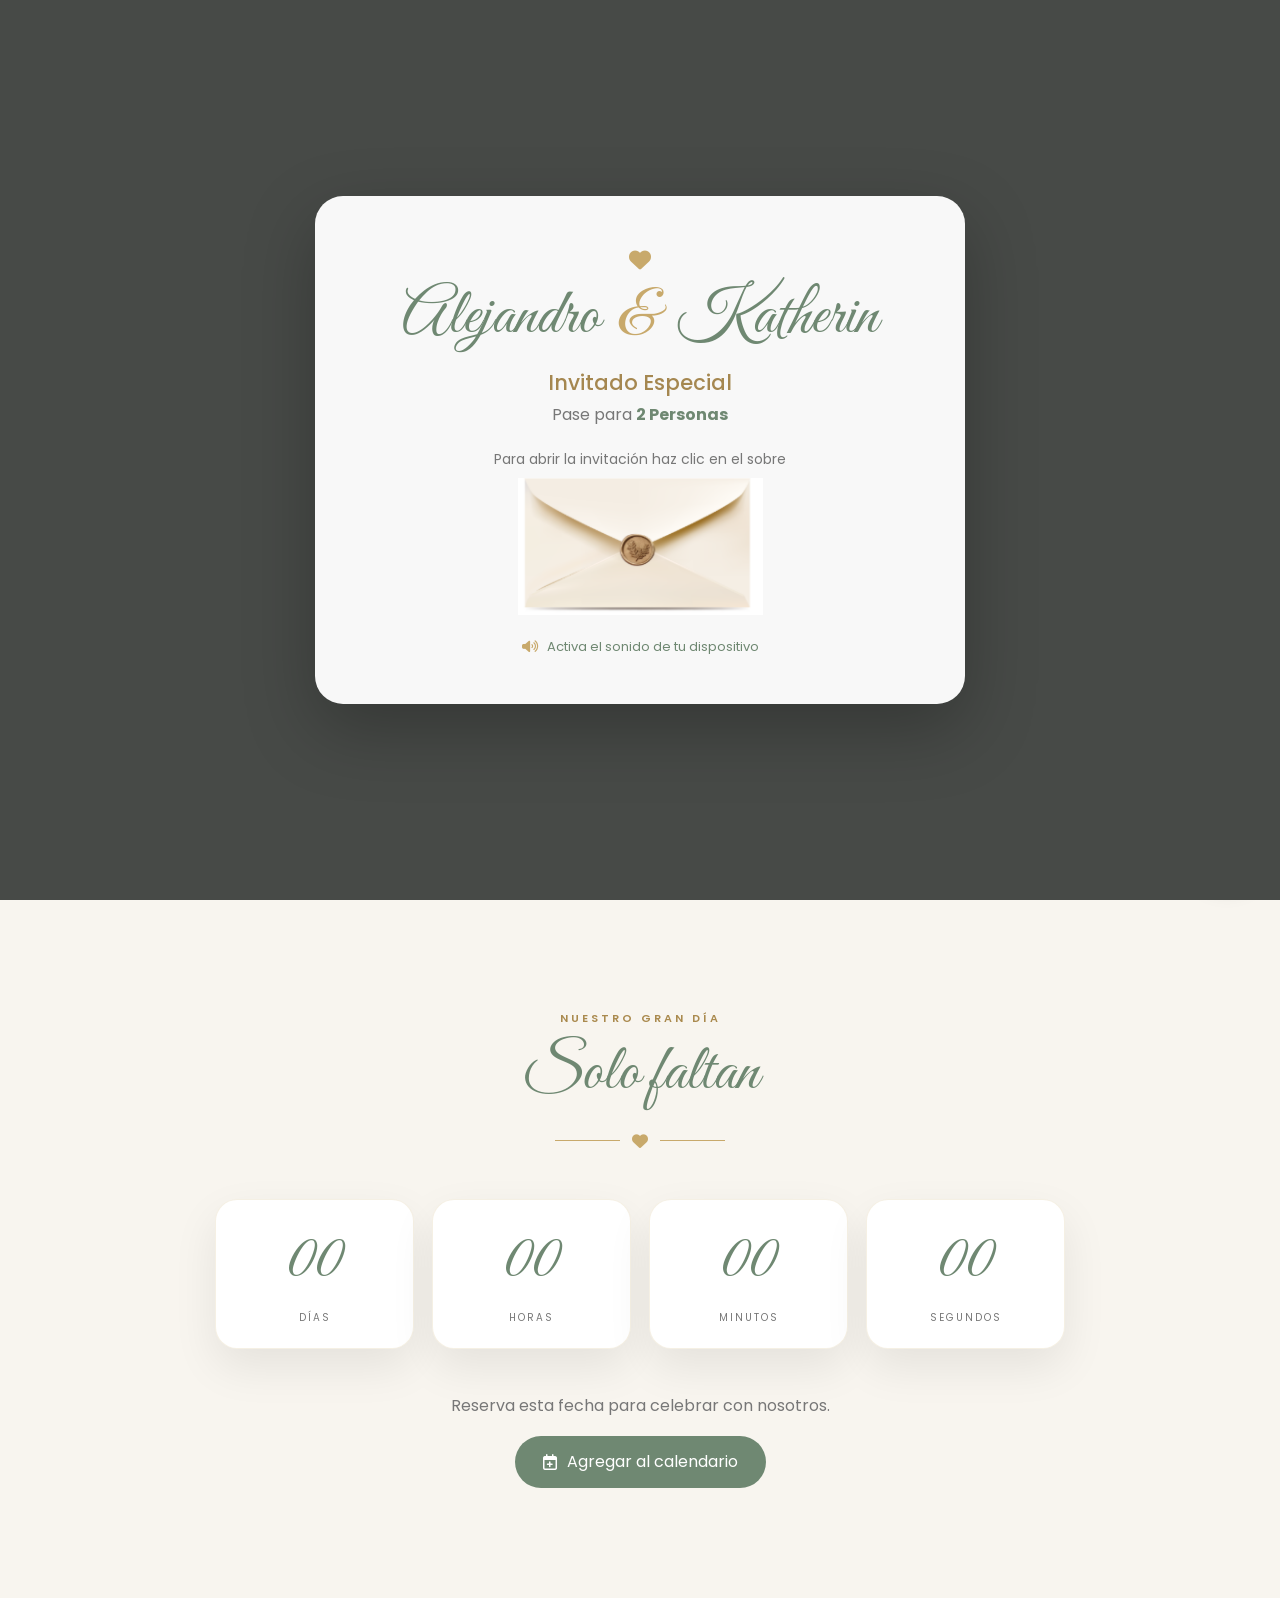
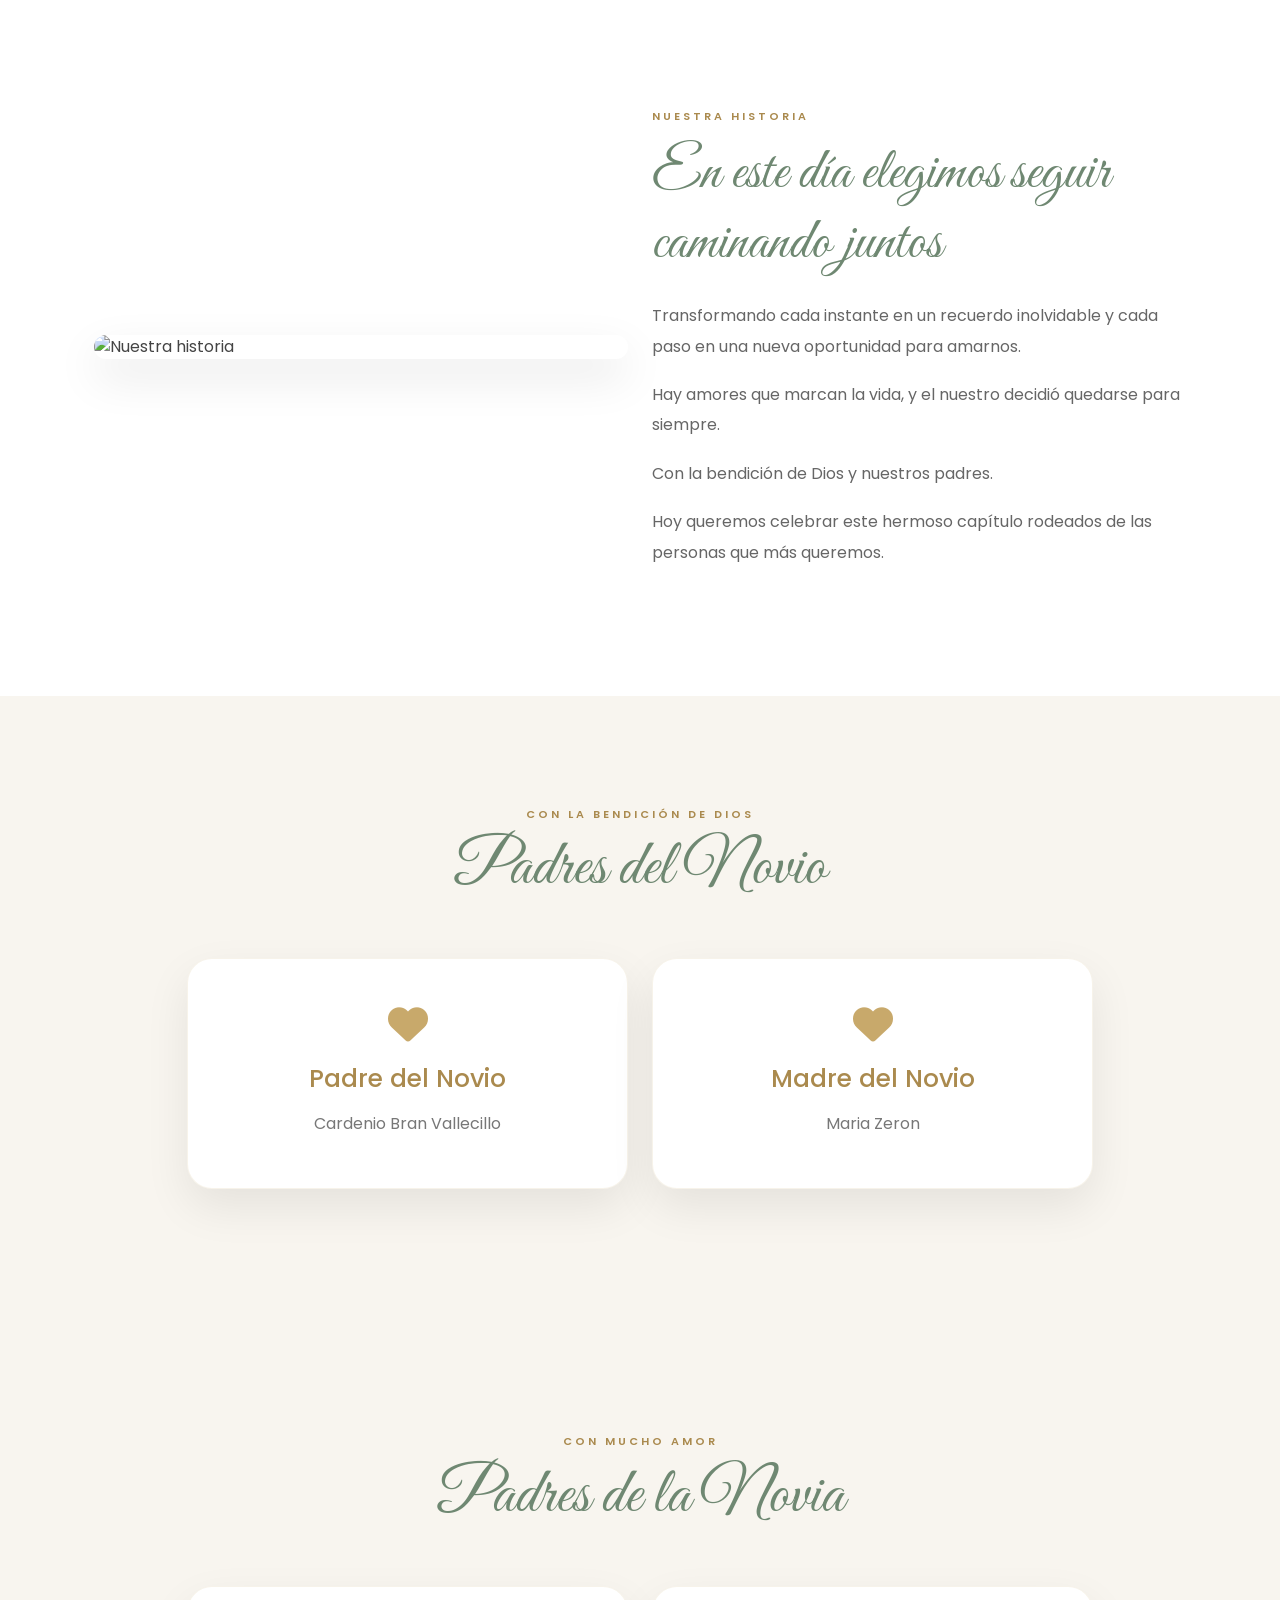
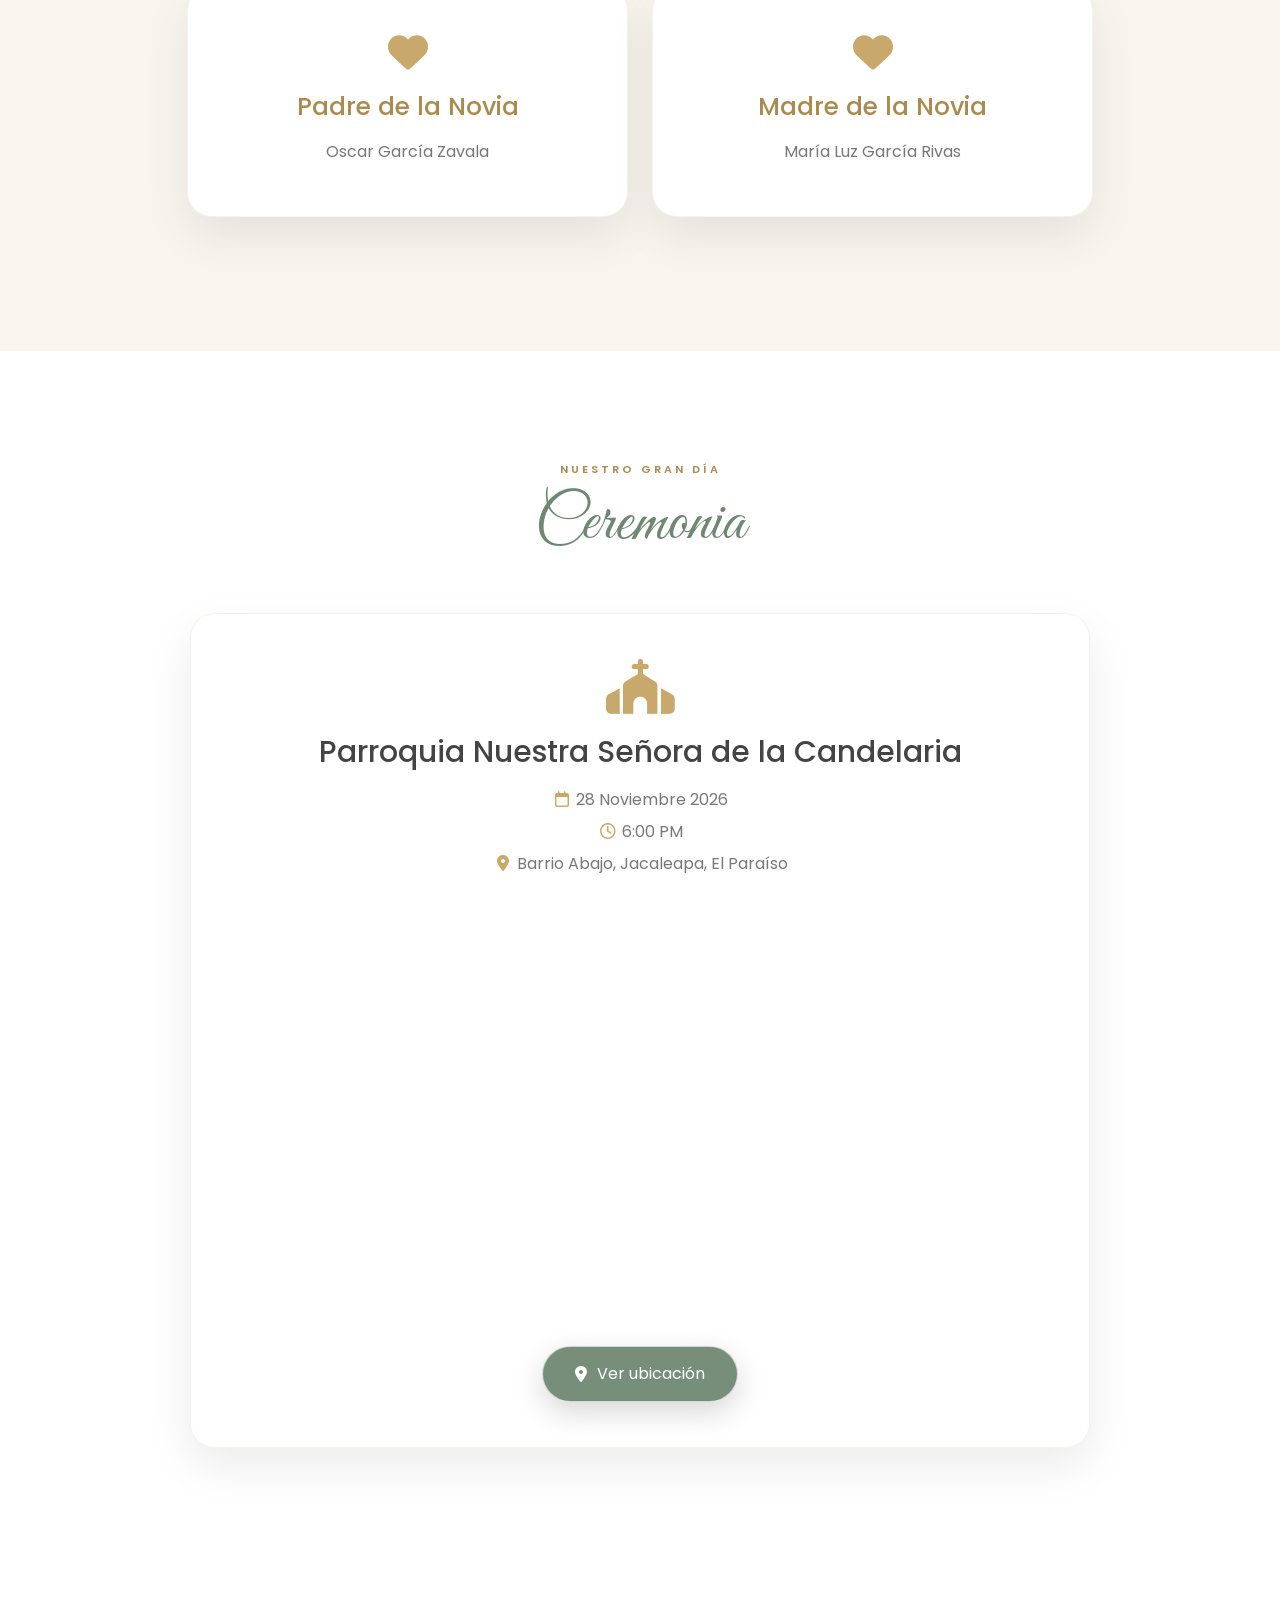
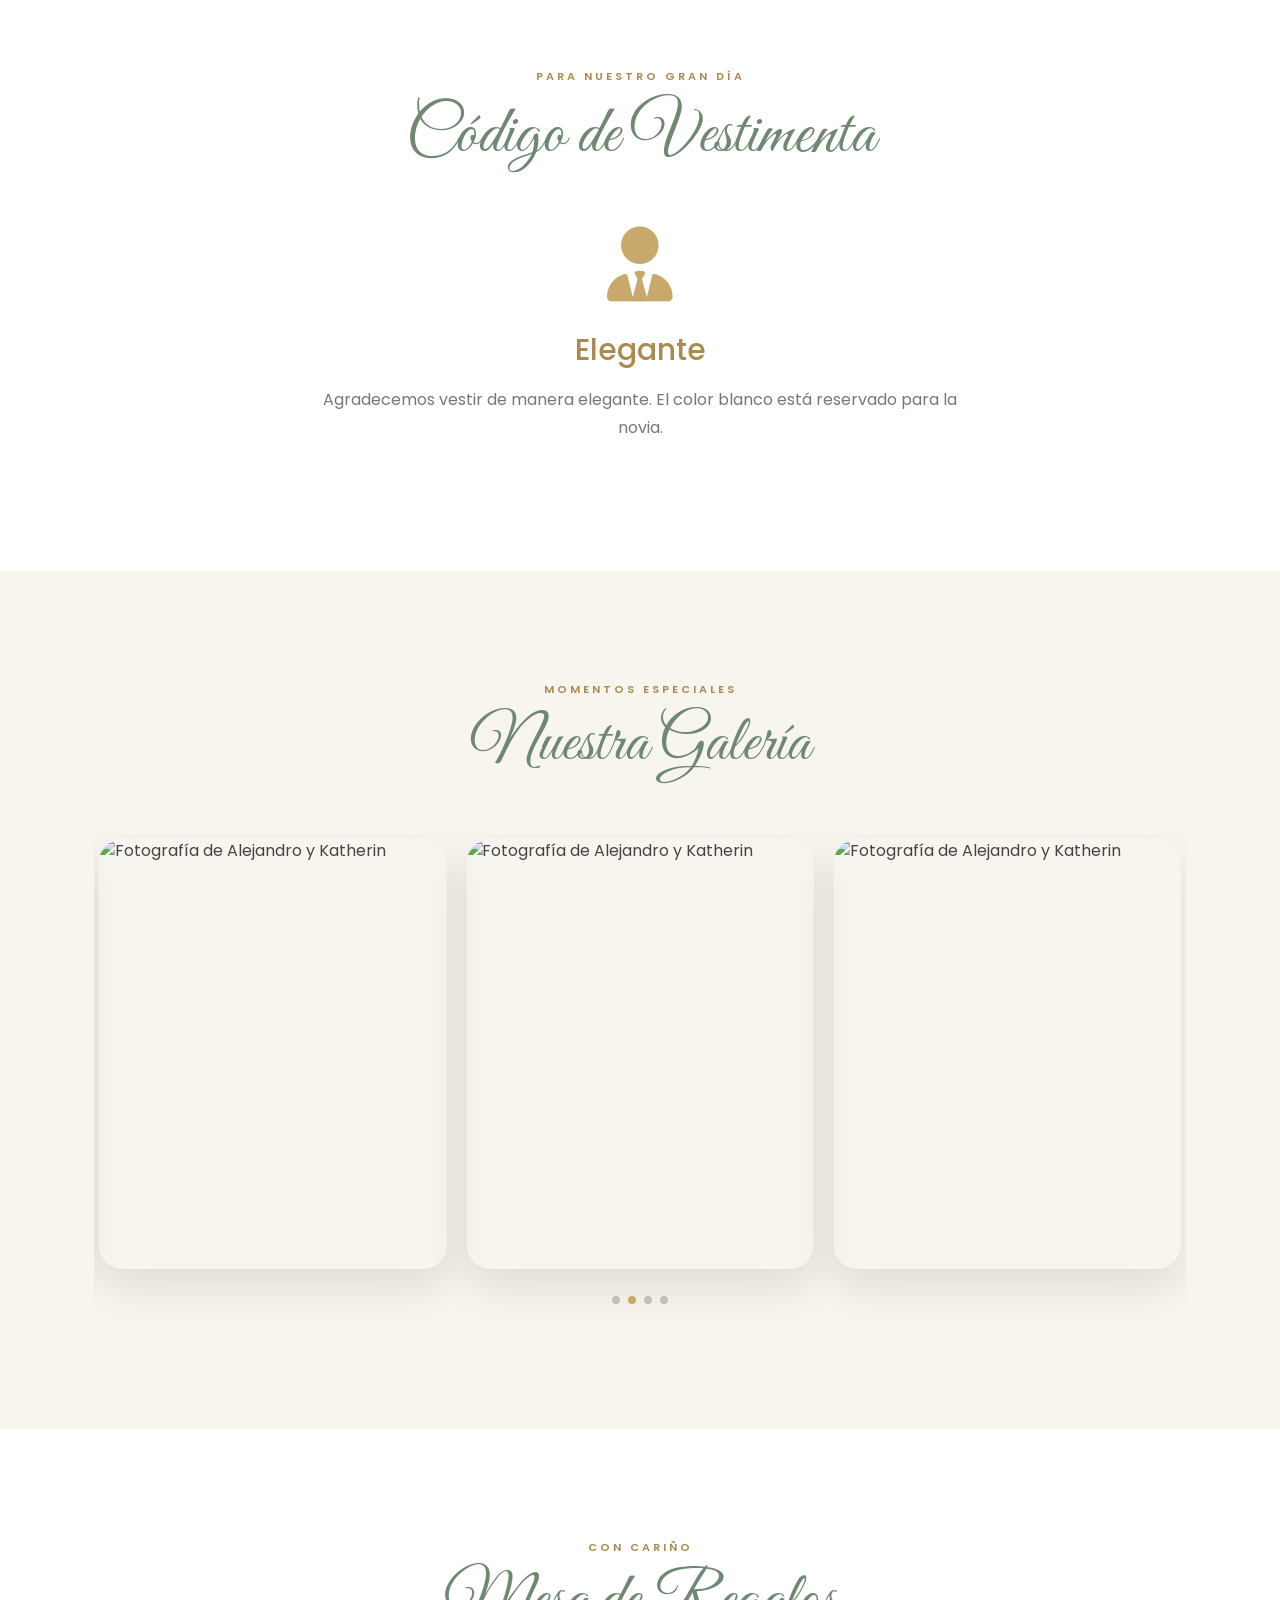
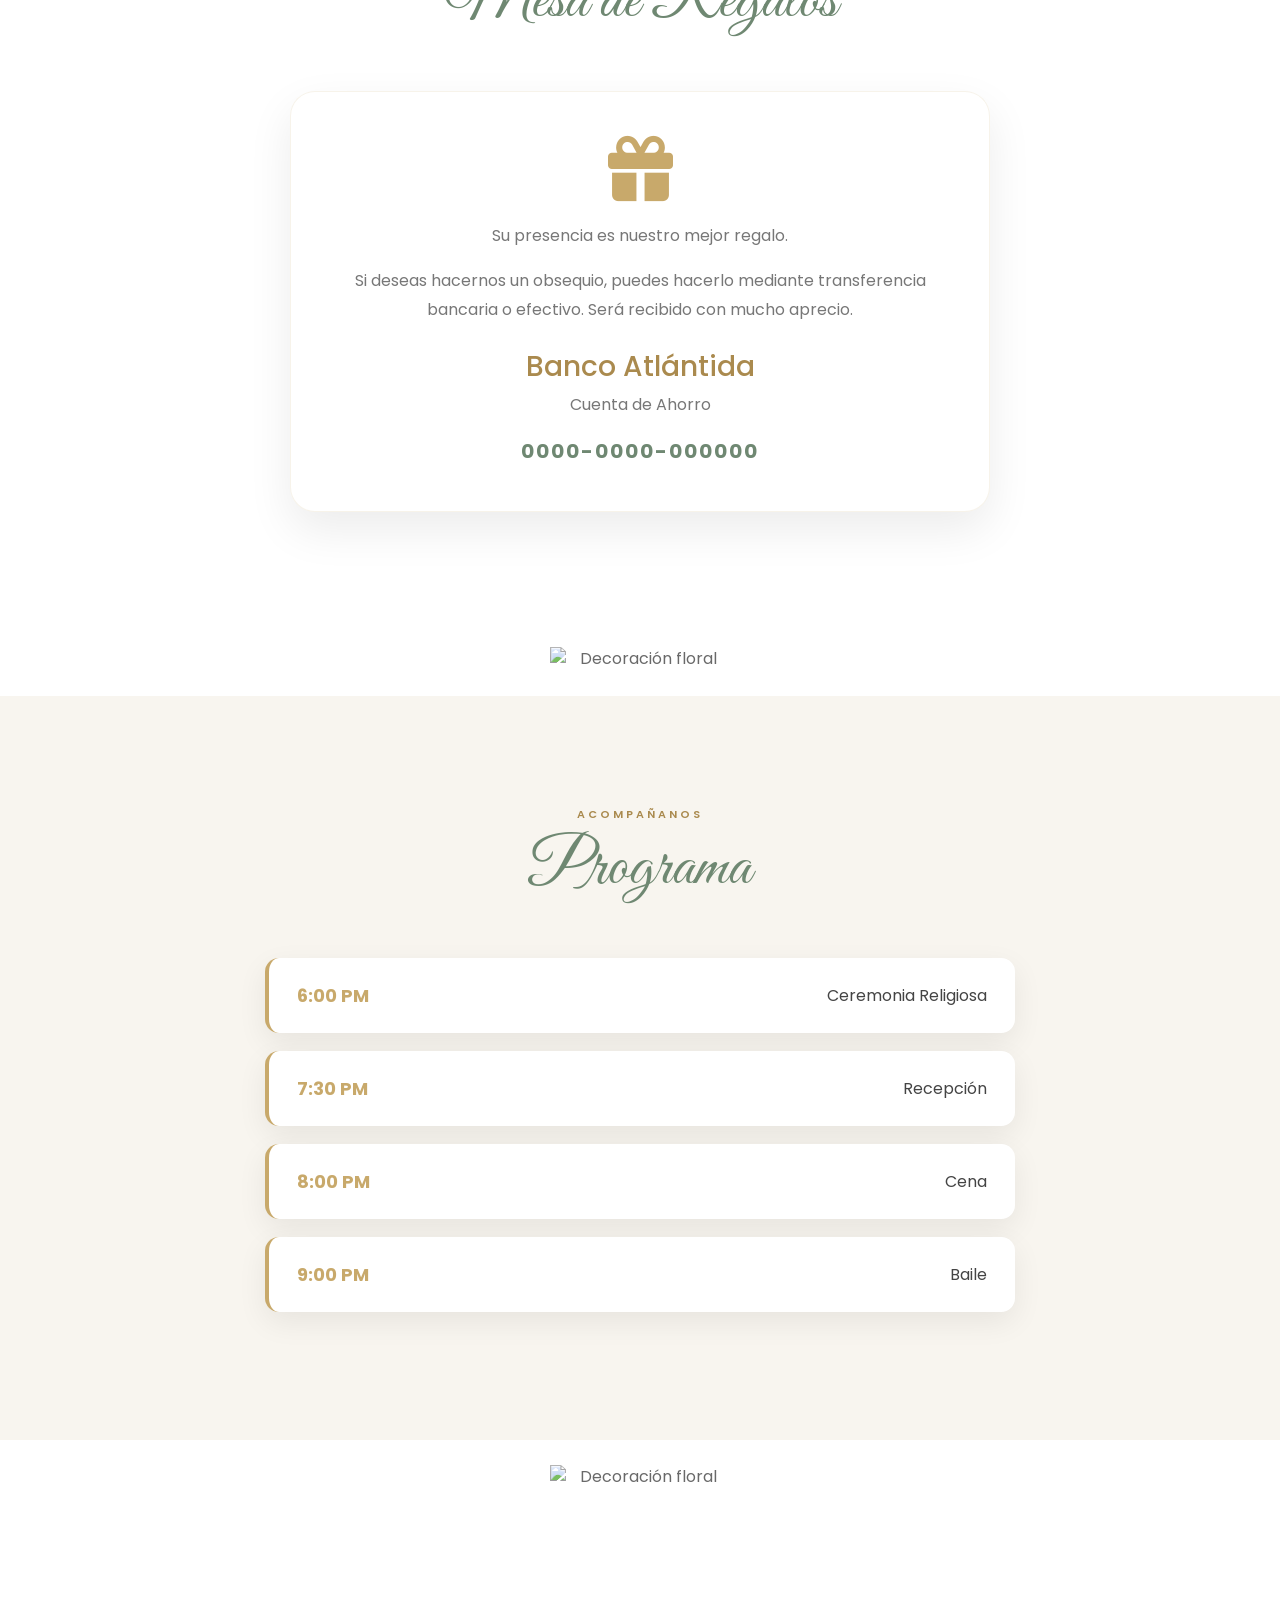
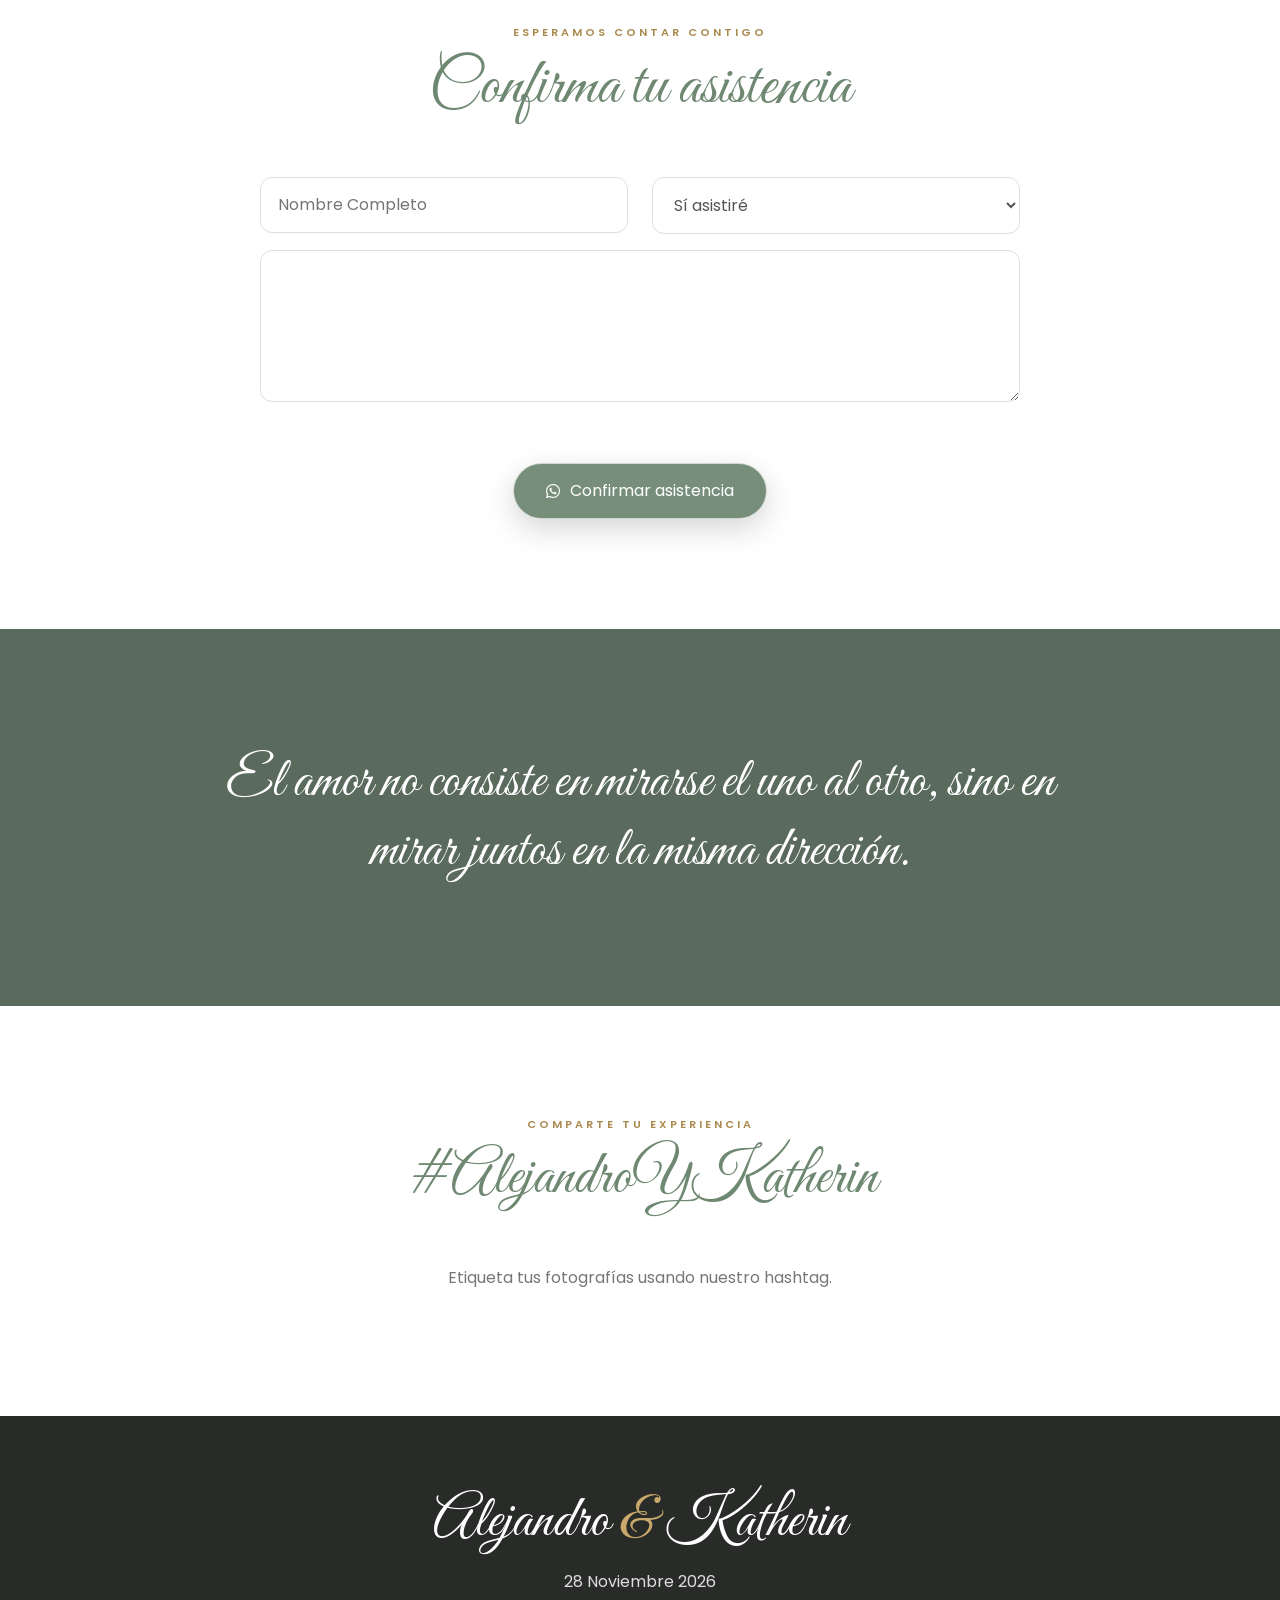
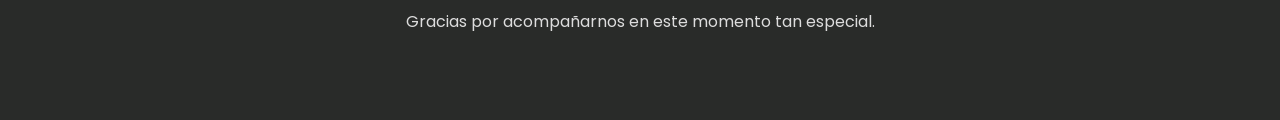
==== index.html @ f2a3bb6c "NUEVOS CAMBIOS" ====
<!DOCTYPE html>
<html lang="es">

<head>

    <!-- =========================================
         CONFIGURACIÓN
    ========================================== -->

    <meta charset="UTF-8">

    <meta
        name="viewport"
        content="width=device-width, initial-scale=1.0">

    <title>
        Alejandro & Katherin | Nuestra Boda
    </title>

    <meta
        name="description"
        content="Invitación Digital de Alejandro & Katherin">

    <meta
        name="theme-color"
        content="#6f8872">


    <!-- =========================================
         BOOTSTRAP
    ========================================== -->

    <link
        href="https://cdn.jsdelivr.net/npm/bootstrap@5.3.8/dist/css/bootstrap.min.css"
        rel="stylesheet">


    <!-- =========================================
         FONT AWESOME
    ========================================== -->

    <link
        rel="stylesheet"
        href="https://cdnjs.cloudflare.com/ajax/libs/font-awesome/6.7.2/css/all.min.css">


    <!-- =========================================
         AOS
    ========================================== -->

    <link
        href="https://unpkg.com/aos@2.3.4/dist/aos.css"
        rel="stylesheet">


    <!-- =========================================
         SWIPER
    ========================================== -->

    <link
        rel="stylesheet"
        href="https://cdn.jsdelivr.net/npm/swiper@11/swiper-bundle.min.css">


    <!-- =========================================
         GOOGLE FONTS
    ========================================== -->

    <link
        rel="preconnect"
        href="https://fonts.googleapis.com">

    <link
        rel="preconnect"
        href="https://fonts.gstatic.com"
        crossorigin>

    <link
        href="https://fonts.googleapis.com/css2?family=Great+Vibes&family=Poppins:wght@300;400;500;600;700&display=swap"
        rel="stylesheet">


    <!-- =========================================
         CSS PRINCIPAL
    ========================================== -->

    <link
        rel="stylesheet"
        href="style.css">


    <!-- =========================================
         CSS ADICIONALES
    ========================================== -->

    <link
        rel="stylesheet"
        href="css/variables.css">

    <link
        rel="stylesheet"
        href="css/animations.css">

    <link
        rel="stylesheet"
        href="css/responsive.css">

</head>


<body>


    <!-- =========================================
         LOADER
    ========================================== -->

    <div id="loader">

        <div class="loader-content">

            <div class="loader-logo">

                A
                <span>♥</span>
                K

            </div>

            <h2>
                Alejandro & Katherin
            </h2>

            <div class="loader-bar">

                <div class="loader-progress"></div>

            </div>

        </div>

    </div>

<!-- =================================================
     MÚSICA DE LA INVITACIÓN
================================================= -->
<!-- =================================================
     MÚSICA
================================================= -->

<audio id="musica" loop preload="auto">
    <source src="assets/audio/PactoDios.mp3" type="audio/mpeg">
</audio>

<button
    id="musicButton"
    type="button"
    aria-label="Reproducir música">

    <i class="fa-solid fa-music"></i>

</button>
    <!-- =========================================
         PANTALLA DE BIENVENIDA
    ========================================== -->

    <section id="welcome">

        <div class="blur"></div>


        <div class="cardWelcome">


            <div class="welcome-flower">

                <i class="fa-solid fa-heart"></i>

            </div>


            <!-- NOMBRES -->

            <h1 class="tituloNovios">

                Alejandro

                <span>&</span>

                Katherin

            </h1>


            <!-- INVITADO -->

            <h3 id="nombreInvitado">

                Invitado Especial

            </h3>


            <!-- CANTIDAD -->

            <p class="pases">

                Pase para

                <strong id="cantidadInvitados">

                    2 Personas

                </strong>

            </p>


            <!-- TEXTO -->

            <p class="textoSobre">

                Para abrir la invitación
                haz clic en el sobre

            </p>


            <!-- SOBRE -->

            <div class="sobre-container">

                <img
                    src="assets/img/sobre.png"
                    id="sobre"
                    alt="Sobre de invitación">

            </div>


            <!-- SONIDO -->

            <div class="sonido">

                <i class="fa-solid fa-volume-high"></i>

                Activa el sonido de tu dispositivo

            </div>


        </div>

    </section>


    <!-- =========================================
         PORTADA PRINCIPAL
    ========================================== -->

    <section
        class="hero"
        id="hero">


        <!-- FOTO DE PORTADA -->

        <img
            src="assets/img/portada.jpg"
            class="hero-image"
            alt="Alejandro y Katherin">


        <!-- OSCURECIMIENTO -->

        <div class="hero-overlay"></div>


        <!-- DECORACIÓN SUPERIOR -->

        <img
            src="assets/img/flor-superior.png"
            class="flor-superior"
            alt="">


        <!-- DECORACIÓN INFERIOR -->

        <img
            src="assets/img/flor-inferior.png"
            class="flor-inferior"
            alt="">


        <!-- CONTENIDO -->

        <div
            class="hero-content"
            data-aos="zoom-in">


            <!-- MONOGRAMA -->

            <div class="monograma">

                <span>A</span>

                <i class="fa-solid fa-heart"></i>

                <span>K</span>

            </div>


            <!-- SUBTÍTULO -->

            <p class="hero-subtitulo">

                NOS CASAMOS

            </p>


            <!-- NOMBRES -->

            <h1 class="hero-nombres">

                Alejandro

                <span>&</span>

                Katherin

            </h1>


            <!-- LÍNEA -->

            <div class="hero-linea"></div>


            <!-- FECHA -->

            <p class="hero-fecha">

                28 · NOVIEMBRE · 2026

            </p>


            <!-- BOTÓN -->

            <button
                id="abrir"
                class="btn-principal"
                type="button">

                <i class="fa-solid fa-heart"></i>

                Ver Invitación

            </button>


        </div>


        <!-- INDICADOR -->

        <a
            href="#contador"
            class="scroll-indicator"
            aria-label="Continuar">

            <span>
                Desliza
            </span>

            <i class="fa-solid fa-chevron-down"></i>

        </a>


    </section>


    <!-- =========================================
         CUENTA REGRESIVA
    ========================================== -->

    <section
        class="contador-section"
        id="contador">


        <div class="container">


            <div
                class="section-heading"
                data-aos="fade-up">


                <span class="section-small">

                    NUESTRO GRAN DÍA

                </span>


                <h2>

                    Solo faltan

                </h2>


                <div class="decoracion-linea">

                    <span></span>

                    <i class="fa-solid fa-heart"></i>

                    <span></span>

                </div>


            </div>


            <!-- CONTADOR -->

            <div
                class="countdown-grid"
                data-aos="zoom-in">


                <div class="countdown-box">

                    <strong id="dias">
                        00
                    </strong>

                    <span>
                        Días
                    </span>

                </div>


                <div class="countdown-box">

                    <strong id="horas">
                        00
                    </strong>

                    <span>
                        Horas
                    </span>

                </div>


                <div class="countdown-box">

                    <strong id="minutos">
                        00
                    </strong>

                    <span>
                        Minutos
                    </span>

                </div>


                <div class="countdown-box">

                    <strong id="segundos">
                        00
                    </strong>

                    <span>
                        Segundos
                    </span>

                </div>


            </div>


            <!-- CALENDARIO -->

            <div
                class="calendar-area"
                data-aos="fade-up">


                <p>

                    Reserva esta fecha
                    para celebrar con nosotros.

                </p>


                <a
                    href="#"
                    id="btnCalendario"
                    class="btn-secundario">

                    <i class="fa-regular fa-calendar-plus"></i>

                    Agregar al calendario

                </a>


            </div>


        </div>

    </section>


    <!-- =========================================
         NUESTRA HISTORIA
    ========================================== -->

    <section
        class="historia efecto-suave">


        <div class="container">


            <div class="row align-items-center">


                <!-- IMAGEN -->

                <div
                    class="col-lg-6"
                    data-aos="fade-right">


                    <img
                        src="assets/img/historia.jpg"
                        class="img-fluid historia-img"
                        alt="Nuestra historia">


                </div>


                <!-- TEXTO -->

                <div
                    class="col-lg-6"
                    data-aos="fade-left">


                    <span class="titulo-pequeno">

                        NUESTRA HISTORIA

                    </span>


                    <h2>

                        En este día elegimos
                        seguir caminando juntos

                    </h2>


                    <p>

                        Transformando cada instante
                        en un recuerdo inolvidable
                        y cada paso en una nueva
                        oportunidad para amarnos.

                    </p>


                    <p>

                        Hay amores que marcan la vida,
                        y el nuestro decidió quedarse
                        para siempre.

                    </p>


                    <p>

                        Con la bendición de Dios
                        y nuestros padres.

                    </p>


                    <p>

                        Hoy queremos celebrar este
                        hermoso capítulo rodeados
                        de las personas que más queremos.

                    </p>


                </div>


            </div>


        </div>


    </section>


    <!-- =========================================
         PADRES DEL NOVIO
         PRIMERO
    ========================================== -->

    <section
        class="padres efecto-suave">


        <div class="container">


            <div
                class="titulo-seccion"
                data-aos="fade-up">


                <span>

                    CON LA BENDICIÓN DE DIOS

                </span>


                <h2>

                    Padres del Novio

                </h2>


            </div>


            <div
                class="row justify-content-center">


                <!-- PADRE -->

                <div
                    class="col-md-6 col-lg-5 mb-4"
                    data-aos="fade-up">


                    <div class="card-padres">


                        <i class="fa-solid fa-heart"></i>


                        <h3>

                            Padre del Novio

                        </h3>


                        <p>

                            Cardenio Bran Vallecillo

                        </p>


                    </div>


                </div>


                <!-- MADRE -->

                <div
                    class="col-md-6 col-lg-5 mb-4"
                    data-aos="fade-up"
                    data-aos-delay="100">


                    <div class="card-padres">


                        <i class="fa-solid fa-heart"></i>


                        <h3>

                            Madre del Novio

                        </h3>


                        <p>

                            Maria Zeron

                        </p>


                    </div>


                </div>


            </div>


        </div>


    </section>


    <!-- =========================================
         PADRES DE LA NOVIA
         SEGUNDO
    ========================================== -->

    <section
        class="padres efecto-suave">


        <div class="container">


            <div
                class="titulo-seccion"
                data-aos="fade-up">


                <span>

                    CON MUCHO AMOR

                </span>


                <h2>

                    Padres de la Novia

                </h2>


            </div>


            <div
                class="row justify-content-center">


                <!-- PADRE -->

                <div
                    class="col-md-6 col-lg-5 mb-4"
                    data-aos="fade-up">


                    <div class="card-padres">


                        <i class="fa-solid fa-heart"></i>


                        <h3>

                            Padre de la Novia

                        </h3>


                        <p>

                            Oscar García Zavala

                        </p>


                    </div>


                </div>


                <!-- MADRE -->

                <div
                    class="col-md-6 col-lg-5 mb-4"
                    data-aos="fade-up"
                    data-aos-delay="100">


                    <div class="card-padres">


                        <i class="fa-solid fa-heart"></i>


                        <h3>

                            Madre de la Novia

                        </h3>


                        <p>

                            María Luz García Rivas

                        </p>


                    </div>


                </div>


            </div>


        </div>


    </section>


    <!-- =========================================
         CEREMONIA Y UBICACIÓN
         ÚNICA UBICACIÓN
    ========================================== -->

    <section
        class="evento efecto-suave">


        <div class="container">


            <div
                class="titulo-seccion"
                data-aos="fade-up">


                <span>

                    NUESTRO GRAN DÍA

                </span>


                <h2>

                    Ceremonia

                </h2>


            </div>


            <div
                class="card-evento"
                data-aos="zoom-in">


                <i
                    class="fa-solid fa-church icono-evento">
                </i>


                <h3>

                    Parroquia Nuestra Señora
                    de la Candelaria

                </h3>


                <p>

                    <i class="fa-regular fa-calendar"></i>

                    28 Noviembre 2026

                </p>


                <p>

                    <i class="fa-regular fa-clock"></i>

                    6:00 PM

                </p>


                <p>

                    <i class="fa-solid fa-location-dot"></i>

                    Barrio Abajo,
                    Jacaleapa,
                    El Paraíso

                </p>


                <!-- MAPA -->

                <div class="mapa-wrap">


                    <iframe
                        src="https://www.google.com/maps/embed?pb=!1m18!1m12!1m3!1d3871.0110095509262!2d-86.66696942513892!3d14.017361486402745!2m3!1f0!2f0!3f0!3m2!1i1024!2i768!4f13.1!3m3!1m2!1s0x8f6e447711835f39%3A0x7829889812057dad!2sIglesia%20Cat%C3%B3lica%20Mar%C3%ADa%20de%20la%20Candelaria!5e0!3m2!1ses-419!2shn!4v1786075343194!5m2!1ses-419!2shn"
                        width="600"
                        height="450"
                        style="border:0;"
                        allowfullscreen=""
                        loading="lazy"
                        referrerpolicy="strict-origin-when-cross-origin"
                        title="Ubicación de la ceremonia">
                    </iframe>


                </div>


                <!-- BOTÓN -->

                <a
                    href="https://maps.app.goo.gl/6kFuCN8SqSCkSEPb6"
                    target="_blank"
                    rel="noopener noreferrer"
                    class="btn-principal">


                    <i class="fa-solid fa-location-dot"></i>

                    Ver ubicación


                </a>


            </div>


        </div>


    </section>


    <!-- =========================================
         CÓDIGO DE VESTIMENTA
    ========================================== -->

    <section
        class="dresscode efecto-suave">


        <div class="container"
             data-aos="fade-up">


            <div class="titulo-seccion">


                <span>

                    PARA NUESTRO GRAN DÍA

                </span>


                <h2>

                    Código de Vestimenta

                </h2>


            </div>


            <i
                class="fa-solid fa-user-tie traje">
            </i>


            <h3>

                Elegante

            </h3>


            <p>

                Agradecemos vestir de manera
                elegante. El color blanco está
                reservado para la novia.

            </p>


        </div>


    </section>


    <!-- =========================================
         GALERÍA
    ========================================== -->

    <section
        class="galeria efecto-suave">


        <div class="container">


            <div
                class="titulo-seccion"
                data-aos="fade-up">


                <span>

                    MOMENTOS ESPECIALES

                </span>


                <h2>

                    Nuestra Galería

                </h2>


            </div>


            <div
                class="swiper mySwiper"
                data-aos="zoom-in">


                <div class="swiper-wrapper">


                    <div class="swiper-slide">

                        <img
                            src="assets/img/galeria1.jpg"
                            alt="Fotografía de Alejandro y Katherin">

                    </div>


                    <div class="swiper-slide">

                        <img
                            src="assets/img/galeria2.jpg"
                            alt="Fotografía de Alejandro y Katherin">

                    </div>


                    <div class="swiper-slide">

                        <img
                            src="assets/img/galeria3.jpg"
                            alt="Fotografía de Alejandro y Katherin">

                    </div>


                    <div class="swiper-slide">

                        <img
                            src="assets/img/galeria4.jpg"
                            alt="Fotografía de Alejandro y Katherin">

                    </div>


                </div>


                <div class="swiper-pagination"></div>


            </div>


        </div>


    </section>


    <!-- =========================================
         MESA DE REGALOS
    ========================================== -->

    <section
        class="regalos efecto-suave">


        <div class="container">


            <div
                class="titulo-seccion"
                data-aos="fade-up">


                <span>

                    CON CARIÑO

                </span>


                <h2>

                    Mesa de Regalos

                </h2>


            </div>


            <div
                class="regalo-card"
                data-aos="zoom-in">


                <i
                    class="fa-solid fa-gift regalo-icono">
                </i>


                <p>

                    Su presencia es nuestro
                    mejor regalo.


                </p>


                <p>

                    Si deseas hacernos un obsequio,
                    puedes hacerlo mediante
                    transferencia bancaria o efectivo.
                    Será recibido con mucho aprecio.

                </p>


                <h4>

                    Banco Atlántida

                </h4>


                <p>

                    Cuenta de Ahorro

                </p>


                <strong>

                    0000-0000-000000

                </strong>


            </div>


        </div>


    </section>


    <!-- =========================================
         SEPARADOR
    ========================================== -->

    <div class="separador">

        <img
            src="assets/img/flor-separador.png"
            alt="Decoración floral">

    </div>


    <!-- =========================================
         PROGRAMA
    ========================================== -->

    <section
        class="timeline efecto-suave">


        <div class="container">


            <div
                class="titulo-seccion"
                data-aos="fade-up">


                <span>

                    ACOMPAÑANOS

                </span>


                <h2>

                    Programa

                </h2>


            </div>


            <!-- CEREMONIA -->

            <div
                class="timeline-item"
                data-aos="fade-up">


                <div>

                    <strong>

                        6:00 PM

                    </strong>

                </div>


                <div>

                    Ceremonia Religiosa

                </div>


            </div>


            <!-- RECEPCIÓN -->

            <div
                class="timeline-item"
                data-aos="fade-up">


                <div>

                    <strong>

                        7:30 PM

                    </strong>

                </div>


                <div>

                    Recepción

                </div>


            </div>


            <!-- CENA -->

            <div
                class="timeline-item"
                data-aos="fade-up">


                <div>

                    <strong>

                        8:00 PM

                    </strong>

                </div>


                <div>

                    Cena

                </div>


            </div>


            <!-- BAILE -->

            <div
                class="timeline-item"
                data-aos="fade-up">


                <div>

                    <strong>

                        9:00 PM

                    </strong>

                </div>


                <div>

                    Baile

                </div>


            </div>


        </div>


    </section>


    <!-- =========================================
         SEPARADOR
    ========================================== -->

    <div class="separador">

        <img
            src="assets/img/flor-separador.png"
            alt="Decoración floral">

    </div>


    <!-- =========================================
         CONFIRMACIÓN
    ========================================== -->

    <section
        class="confirmacion efecto-suave">


        <div class="container">


            <div
                class="titulo-seccion"
                data-aos="fade-up">


                <span>

                    ESPERAMOS CONTAR CONTIGO

                </span>


                <h2>

                    Confirma tu asistencia

                </h2>


            </div>


            <form
                id="formWhatsapp"
                data-aos="fade-up">


                <div class="row">


                    <!-- NOMBRE -->

                    <div class="col-md-6 mb-3">

                        <input
                            type="text"
                            id="nombre"
                            placeholder="Nombre Completo"
                            required>

                    </div>


                    <!-- ASISTENCIA -->

                    <div class="col-md-6 mb-3">

                        <select
                            id="asistencia"
                            required>


                            <option value="Sí asistiré">

                                Sí asistiré

                            </option>


                            <option value="No podré asistir">

                                No podré asistir

                            </option>


                        </select>

                    </div>


                </div>


                <!-- MENSAJE -->

                <textarea
                    id="mensaje"
                    rows="5"
                    placeholder="Mensaje (opcional)">
                </textarea>


                <div class="text-center mt-4">


                    <button
                        class="btn-principal"
                        type="submit">


                        <i
                            class="fa-brands fa-whatsapp">
                        </i>


                        Confirmar asistencia


                    </button>


                </div>


            </form>


        </div>


    </section>


    <!-- =========================================
         FRASE
    ========================================== -->

    <section class="frase">


        <div class="container">


            <h2>

                El amor no consiste en
                mirarse el uno al otro,
                sino en mirar juntos
                en la misma dirección.

            </h2>


        </div>


    </section>


    <!-- =========================================
         INSTAGRAM
    ========================================== -->

    <section
        class="instagram efecto-suave">


        <div class="container">


            <div class="titulo-seccion">


                <span>

                    COMPARTE TU EXPERIENCIA

                </span>


                <h2>

                    #AlejandroYKatherin

                </h2>


            </div>


            <p>

                Etiqueta tus fotografías
                usando nuestro hashtag.

            </p>


        </div>


    </section>


    <!-- =========================================
         FOOTER
    ========================================== -->

    <footer>


        <div class="container">


            <h2>

                Alejandro

                <span>&</span>

                Katherin

            </h2>


            <p>

                28 Noviembre 2026

            </p>


            <p>

                Gracias por acompañarnos
                en este momento tan especial.

            </p>


        </div>


    </footer>


    <!-- =========================================
         WHATSAPP
    ========================================== -->

    <a
        href="https://wa.me/50493344486"
        target="_blank"
        rel="noopener noreferrer"
        class="whatsapp-float"
        aria-label="Contactar por WhatsApp">


        <i class="fa-brands fa-whatsapp"></i>


    </a>


    <!-- =========================================
         BOTÓN VOLVER ARRIBA
    ========================================== -->

    <a
        href="#"
        id="toTop"
        aria-label="Volver arriba">


        <i class="fa-solid fa-arrow-up"></i>


    </a>


    <!-- =========================================
         PÉTALOS
    ========================================== -->

    <div id="petalos"></div>


    <!-- =========================================
         JAVASCRIPT EXTERNO
    ========================================== -->

    <script
        src="https://cdn.jsdelivr.net/npm/bootstrap@5.3.8/dist/js/bootstrap.bundle.min.js">
    </script>


    <script
        src="https://cdn.jsdelivr.net/npm/swiper@11/swiper-bundle.min.js">
    </script>


    <script
        src="https://unpkg.com/aos@2.3.4/dist/aos.js">
    </script>


    <!-- =========================================
         TU SCRIPT PRINCIPAL
    ========================================== -->

    <script src="script.js"></script>


</body>

</html>
---- style.css ----
/* RESET Y VARIABLES */
*{margin:0;padding:0;box-sizing:border-box}
:root{--verde:#6f8872;--verde-oscuro:#58705b;--dorado:#c8a96b;--dorado-claro:#dfc993;--crema:#f8f5ef;--gris:#666;--blanco:#fff}
html{scroll-behavior:smooth}
body{font-family:'Poppins',sans-serif;background:#fff;color:#444;overflow-x:hidden}
img{max-width:100%;display:block}
button,input,select,textarea{font-family:inherit}
a{text-decoration:none}
.container{width:90%;max-width:1200px;margin:auto}

/* LOADER */
#loader{position:fixed;inset:0;background:#fff;display:flex;justify-content:center;align-items:center;z-index:99999;transition:.8s}
#loader.oculto{opacity:0;visibility:hidden}
.loader-content{text-align:center}.loader-logo{font:78px 'Great Vibes',cursive;color:var(--verde)}
.loader-logo span{color:var(--dorado)}.loader-content h2{margin:10px 0 25px;color:var(--verde);font-size:25px;font-weight:400}
.loader-bar{width:260px;height:7px;background:#eee;border-radius:20px;overflow:hidden}
.loader-progress{width:0;height:100%;background:linear-gradient(90deg,var(--verde),var(--dorado));animation:cargar 2.2s linear forwards}
@keyframes cargar{from{width:0}to{width:100%}}

/* BIENVENIDA */
#welcome{position:fixed;inset:0;display:flex;justify-content:center;align-items:center;z-index:9998;overflow:hidden;background:#777;transition:opacity 1s,visibility 1s}
#welcome.oculto{opacity:0;visibility:hidden;pointer-events:none}
.blur{position:absolute;inset:0;background:linear-gradient(rgba(20,25,20,.48),rgba(20,25,20,.48)),url("assets/img/fondo.jpg") center/cover no-repeat;filter:blur(2px);transform:scale(1.03)}
.cardWelcome{position:relative;width:min(650px,92%);padding:48px 35px;text-align:center;background:rgba(255,255,255,.96);border-radius:28px;box-shadow:0 25px 70px rgba(0,0,0,.25);animation:welcomeIn 1s ease both}
@keyframes welcomeIn{from{opacity:0;transform:translateY(30px) scale(.97)}to{opacity:1;transform:none}}
.welcome-flower{color:var(--dorado);font-size:22px;margin-bottom:8px}
.tituloNovios{font:400 65px/1 'Great Vibes',cursive;color:var(--verde)}
.tituloNovios span{color:var(--dorado);padding:0 7px}
#nombreInvitado{margin-top:20px;color:#a58750;font-size:21px}
.pases{margin-top:8px;color:#777}.pases strong{color:var(--verde)}
.textoSobre{margin:22px 0 8px;color:#777;font-size:14px}
.sobre-container{display:flex;justify-content:center}
#sobre{width:245px;cursor:pointer;transition:.6s;animation:flotarSobre 3s ease-in-out infinite}
#sobre:hover{transform:scale(1.05)}#sobre.abriendo{transform:scale(.86);opacity:.25}
@keyframes flotarSobre{0%,100%{transform:translateY(0)}50%{transform:translateY(-9px)}}
.sonido{margin-top:22px;color:var(--verde);font-size:13px}.sonido i{color:var(--dorado);margin-right:6px}

/* MÚSICA */
#musicButton{position:fixed;right:24px;bottom:24px;width:58px;height:58px;border:0;border-radius:50%;background:var(--verde);color:#fff;display:flex;justify-content:center;align-items:center;cursor:pointer;z-index:5000;box-shadow:0 10px 25px rgba(0,0,0,.2);transition:.3s}
#musicButton:hover{background:var(--dorado);transform:translateY(-3px)}
#musicButton.reproduciendo{animation:pulso 1.5s infinite}
@keyframes pulso{50%{box-shadow:0 0 0 12px rgba(200,169,107,0)}}

/* HERO */
.hero{position:relative;width:100%;min-height:100vh;display:flex;justify-content:center;align-items:center;overflow:hidden;background:#222}
.hero-image{position:absolute;inset:0;width:100%;height:100%;object-fit:cover;animation:heroZoom 14s ease-in-out infinite alternate}
@keyframes heroZoom{to{transform:scale(1.08)}}
.hero-overlay{position:absolute;inset:0;background:linear-gradient(to bottom,rgba(0,0,0,.22),rgba(0,0,0,.35),rgba(0,0,0,.62));z-index:1}
.flor-superior,.flor-inferior{position:absolute;z-index:2;pointer-events:none;opacity:.9}
.flor-superior{top:0;left:0;width:min(280px,38vw)}.flor-inferior{right:0;bottom:0;width:min(280px,38vw)}
.hero-content{position:relative;z-index:3;width:min(1000px,92%);padding:40px 20px 90px;text-align:center;color:#fff}
.monograma{width:150px;height:150px;margin:0 auto 24px;display:flex;justify-content:center;align-items:center;gap:9px;border:1px solid rgba(255,255,255,.75);border-radius:50%;background:rgba(255,255,255,.08);backdrop-filter:blur(5px);font:52px 'Great Vibes',cursive;box-shadow:0 15px 40px rgba(0,0,0,.2)}
.monograma i{font-size:16px;color:var(--dorado-claro)}
.hero-subtitulo{margin-bottom:10px;font-size:13px;letter-spacing:6px}
.hero-nombres{margin:0;font:400 clamp(65px,10vw,118px)/.95 'Great Vibes',cursive;text-shadow:0 5px 25px rgba(0,0,0,.35)}
.hero-nombres span{color:var(--dorado-claro);padding:0 12px}
.hero-linea{width:110px;height:1px;margin:30px auto;background:rgba(255,255,255,.8)}
.hero-fecha{letter-spacing:5px;font-size:16px}
.btn-principal,.btn-secundario{display:inline-flex;align-items:center;justify-content:center;gap:10px;cursor:pointer;transition:.35s}
.btn-principal{margin-top:30px;padding:15px 32px;border:1px solid rgba(255,255,255,.65);border-radius:50px;background:rgba(111,136,114,.94);color:#fff;box-shadow:0 10px 30px rgba(0,0,0,.16)}
.btn-principal:hover{background:var(--dorado);color:#fff;transform:translateY(-4px)}
.scroll-indicator{position:absolute;z-index:4;left:50%;bottom:22px;transform:translateX(-50%);display:flex;flex-direction:column;align-items:center;gap:6px;color:#fff;font-size:10px;letter-spacing:2px;text-transform:uppercase;animation:bounce 2s infinite}
@keyframes bounce{50%{transform:translate(-50%,8px)}}

/* SECCIONES */
.contador-section,.historia,.invitados-especiales,.padres,.evento,.dresscode,.galeria,.regalos,.timeline,.confirmacion,.instagram{position:relative;padding:110px 20px}
.contador-section,.padres,.galeria,.timeline{background:var(--crema)}
.historia,.invitados-especiales,.evento,.dresscode,.regalos,.confirmacion,.instagram{background:#fff}
.section-heading,.titulo-seccion{text-align:center;margin-bottom:50px}
.section-small,.titulo-pequeno,.titulo-seccion>span{display:block;color:#aa8a4e;letter-spacing:3px;text-transform:uppercase;font-size:11px;font-weight:600}
.section-heading h2,.titulo-seccion h2,.historia h2,.dresscode h2{color:var(--verde);font-family:'Great Vibes',cursive;font-weight:400}
.section-heading h2,.titulo-seccion h2{font-size:65px;margin-top:8px}
.decoracion-linea{display:flex;justify-content:center;align-items:center;gap:12px;margin-top:20px}.decoracion-linea span{width:65px;height:1px;background:var(--dorado)}.decoracion-linea i{color:var(--dorado)}

/* CONTADOR */
.countdown-grid{width:min(850px,100%);margin:auto;display:grid;grid-template-columns:repeat(4,1fr);gap:18px}
.countdown-box{min-height:150px;display:flex;flex-direction:column;justify-content:center;align-items:center;background:#fff;border:1px solid rgba(200,169,107,.18);border-radius:22px;box-shadow:0 18px 45px rgba(0,0,0,.08);transition:.35s}
.countdown-box:hover{transform:translateY(-7px)}.countdown-box strong{color:var(--verde);font:400 62px 'Great Vibes',cursive}.countdown-box span{margin-top:9px;color:#777;font-size:10px;letter-spacing:2px;text-transform:uppercase}
.calendar-area{margin-top:45px;text-align:center}.calendar-area p{color:#777;margin-bottom:18px}
.btn-secundario{padding:14px 28px;border-radius:50px;background:var(--verde);color:#fff}.btn-secundario:hover{background:var(--dorado);color:#fff;transform:translateY(-3px)}

/* HISTORIA */
.historia-img{width:100%;max-height:570px;object-fit:cover;border-radius:25px;box-shadow:0 18px 45px rgba(0,0,0,.1)}
.historia h2{margin:16px 0 22px;font-size:58px}.historia p{color:#666;line-height:1.9;margin-bottom:18px}

/* TARJETAS */
.card-invitado,.card-padres,.card-evento,.regalo-card{background:#fff;border:1px solid rgba(200,169,107,.14);border-radius:25px;padding:45px 30px;text-align:center;box-shadow:0 18px 45px rgba(0,0,0,.08);transition:.5s}
.card-invitado:hover,.card-padres:hover,.card-evento:hover,.regalo-card:hover{transform:translateY(-7px);box-shadow:0 25px 55px rgba(0,0,0,.13)}
.card-invitado i,.card-padres i{color:var(--dorado);font-size:40px;margin-bottom:20px}
.card-invitado h3,.card-padres h3{color:#aa8a4e;font-size:25px;margin-bottom:18px}
.card-invitado p,.card-padres p{color:#777;margin:7px 0}

/* EVENTO */
.card-evento{max-width:900px;margin:auto}.icono-evento{color:var(--dorado);font-size:55px;margin-bottom:20px}
.card-evento h3{color:#444;font-size:30px;margin-bottom:18px}.card-evento p{color:#777;margin:8px 0}.card-evento p i{color:var(--dorado);width:20px}
.mapa-wrap{margin:30px auto 10px;overflow:hidden;border-radius:20px}.mapa-wrap iframe{display:block;width:100%;height:400px;border:0}

/* DRESS CODE */
.dresscode{text-align:center}.dresscode h2{font-size:68px;margin-top:10px}.traje{display:block;margin:30px auto;color:var(--dorado);font-size:75px}.dresscode h3{font-size:30px;color:#aa8a4e}.dresscode p{max-width:650px;margin:18px auto;color:#777;line-height:1.8}

/* GALERÍA */
.swiper{padding:5px 5px 50px}.swiper-slide{overflow:hidden;border-radius:24px;box-shadow:0 18px 45px rgba(0,0,0,.1)}.swiper-slide img{width:100%;height:430px;object-fit:cover;transition:.6s}.swiper-slide:hover img{transform:scale(1.06)}
.swiper-button-prev,.swiper-button-next{color:var(--dorado)}.swiper-pagination-bullet-active{background:var(--dorado)}

/* REGALOS */
.regalo-icono{color:var(--dorado);font-size:65px;margin-bottom:20px}.regalo-card{max-width:700px;margin:auto}.regalo-card h4{color:#aa8a4e;font-size:28px;margin-top:25px}.regalo-card p{color:#777;line-height:1.8}.regalo-card strong{color:var(--verde);font-size:20px;letter-spacing:2px}

/* SEPARADOR */
.separador{padding:25px 20px;text-align:center;background:#fff}.separador img{width:180px;max-width:55%;margin:auto;opacity:.8}

/* PROGRAMA */
.timeline-item{width:min(750px,100%);margin:18px auto;padding:24px 28px;display:flex;justify-content:space-between;align-items:center;gap:25px;background:#fff;border-left:4px solid var(--dorado);border-radius:14px;box-shadow:0 10px 30px rgba(0,0,0,.07);transition:.35s}
.timeline-item:hover{transform:translateX(6px)}.timeline-item strong{min-width:100px;color:var(--dorado);font-size:18px}.timeline-item span{color:#555}

/* CONFIRMACIÓN */
#formWhatsapp{width:min(760px,100%);margin:auto}#formWhatsapp input,#formWhatsapp select,#formWhatsapp textarea{width:100%;padding:15px 17px;border:1px solid #ddd;border-radius:12px;outline:none;background:#fff;color:#555}#formWhatsapp textarea{resize:vertical}
#formWhatsapp input:focus,#formWhatsapp select:focus,#formWhatsapp textarea:focus{border-color:var(--dorado);box-shadow:0 0 0 3px rgba(200,169,107,.12)}

/* FRASE */
.frase{padding:120px 20px;text-align:center;background:linear-gradient(rgba(72,90,75,.9),rgba(72,90,75,.9)),url("assets/img/fondo.jpg") center/cover}
.frase h2{max-width:900px;margin:auto;color:#fff;font:400 55px/1.25 'Great Vibes',cursive}

/* INSTAGRAM / FOOTER */
.instagram{text-align:center}.instagram h2{color:var(--verde);font:60px 'Great Vibes',cursive;margin-top:8px}.instagram p{color:#777}
footer{padding:70px 20px;text-align:center;background:#292b29;color:#fff}footer h2{font:58px 'Great Vibes',cursive}footer h2 span{color:var(--dorado)}footer p{margin-top:12px;color:#ddd}

/* FLOTANTES */
.whatsapp-float{position:fixed;right:24px;bottom:95px;width:60px;height:60px;display:flex;justify-content:center;align-items:center;border-radius:50%;background:#25D366;color:#fff;font-size:28px;z-index:4500;box-shadow:0 10px 25px rgba(0,0,0,.2);transition:.3s}.whatsapp-float:hover{color:#fff;transform:scale(1.1)}
#toTop{position:fixed;left:24px;bottom:24px;width:52px;height:52px;display:flex;justify-content:center;align-items:center;border-radius:50%;background:var(--verde);color:#fff;z-index:4500;opacity:0;visibility:hidden;transform:translateY(20px);transition:.4s}
#toTop.mostrar{opacity:1;visibility:visible;transform:translateY(0)}#toTop:hover{background:var(--dorado);color:#fff}

/* PÉTALOS */
#petalos{position:fixed;inset:0;pointer-events:none;overflow:hidden;z-index:3000}.petalo{position:absolute;top:-30px;width:12px;height:18px;background:var(--dorado-claro);border-radius:70% 0 70% 0;opacity:.45;animation:caer linear infinite}
@keyframes caer{from{transform:translateY(-40px) rotate(0)}to{transform:translateY(110vh) rotate(420deg)}}

/* APARICIÓN SUAVE */
.efecto-suave{opacity:0;transform:translateY(30px);transition:opacity 1s ease,transform 1s ease}.efecto-suave.visible{opacity:1;transform:translateY(0)}

/* RESPONSIVE */
@media(max-width:992px){.countdown-grid{grid-template-columns:repeat(2,1fr)}.hero-nombres{font-size:80px}.historia h2{font-size:48px}}
@media(max-width:768px){
.cardWelcome{padding:38px 20px}.tituloNovios{font-size:48px}.hero-content{padding:35px 10px 80px}.monograma{width:115px;height:115px;font-size:40px}.hero-nombres{font-size:56px}.hero-nombres span{display:block;padding:8px 0}.hero-fecha{font-size:13px;letter-spacing:3px}
.section-heading h2,.titulo-seccion h2,.dresscode h2{font-size:48px}.countdown-box{min-height:125px}.countdown-box strong{font-size:48px}.swiper-slide img{height:330px}.frase h2{font-size:42px}.timeline-item{flex-direction:column;text-align:center;gap:8px}.timeline-item strong{min-width:auto}.mapa-wrap iframe{height:320px}
}
@media(max-width:480px){
.tituloNovios{font-size:40px}.countdown-grid{grid-template-columns:1fr 1fr;gap:10px}.countdown-box strong{font-size:42px}.countdown-box{min-height:115px}.hero-nombres{font-size:45px}.hero-subtitulo{letter-spacing:4px;font-size:11px}.section-heading h2,.titulo-seccion h2,.dresscode h2{font-size:42px}.historia h2{font-size:40px}.frase h2{font-size:34px}footer h2{font-size:45px}
}
---- css/variables.css ----
:root{

--color-principal:#6f8872;

--color-secundario:#ffffff;

--color-texto:#4e6653;

--color-gris:#888;

--color-fondo:#ffffff;

--fuente-titulo:'Great Vibes',cursive;

--fuente-texto:'Poppins',sans-serif;

--radio:60px;

--sombra:0px 15px 35px rgba(0,0,0,.18);

--transicion:.45s;

}
---- css/animations.css ----
.fade{

opacity:0;

transform:translateY(80px);

transition:1.2s;

}

.fade.visible{

opacity:1;

transform:translateY(0);

}
---- css/responsive.css ----
@media(max-width:768px){

.container{

width:95%;

}

}
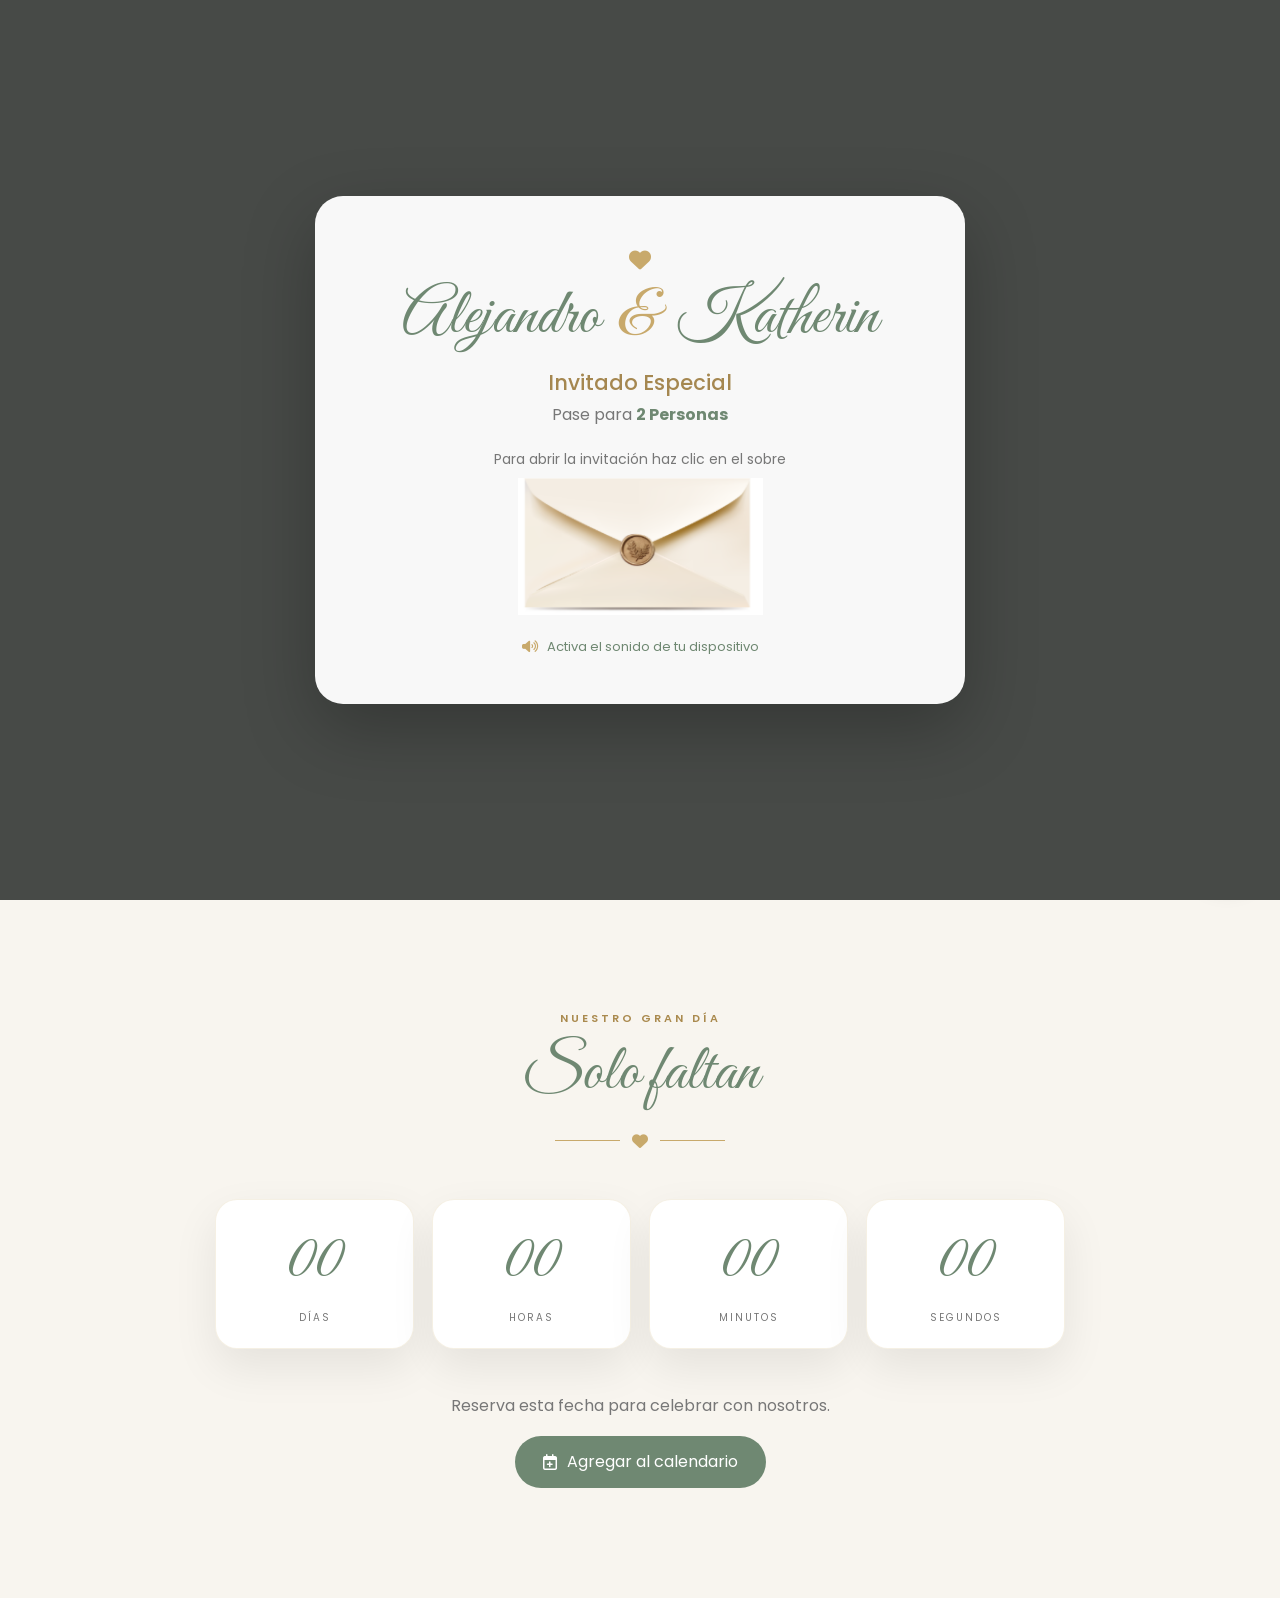
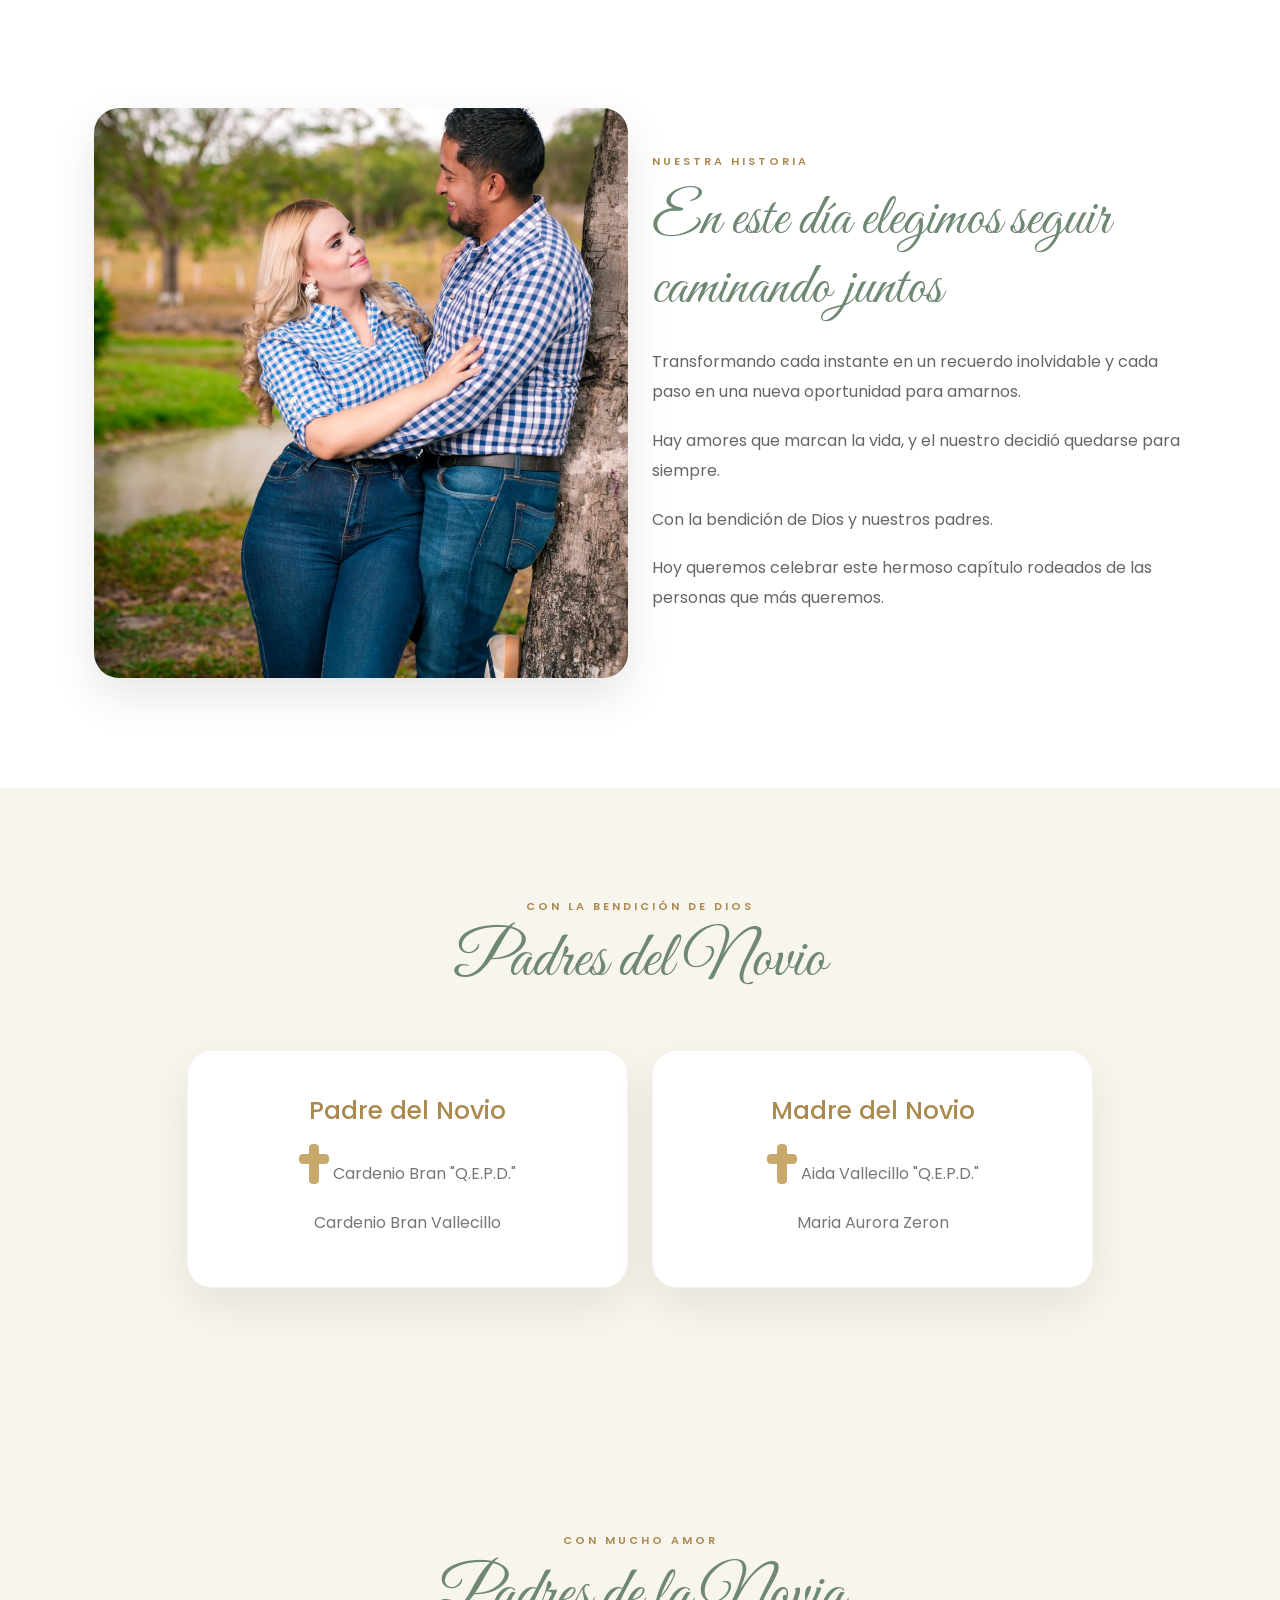
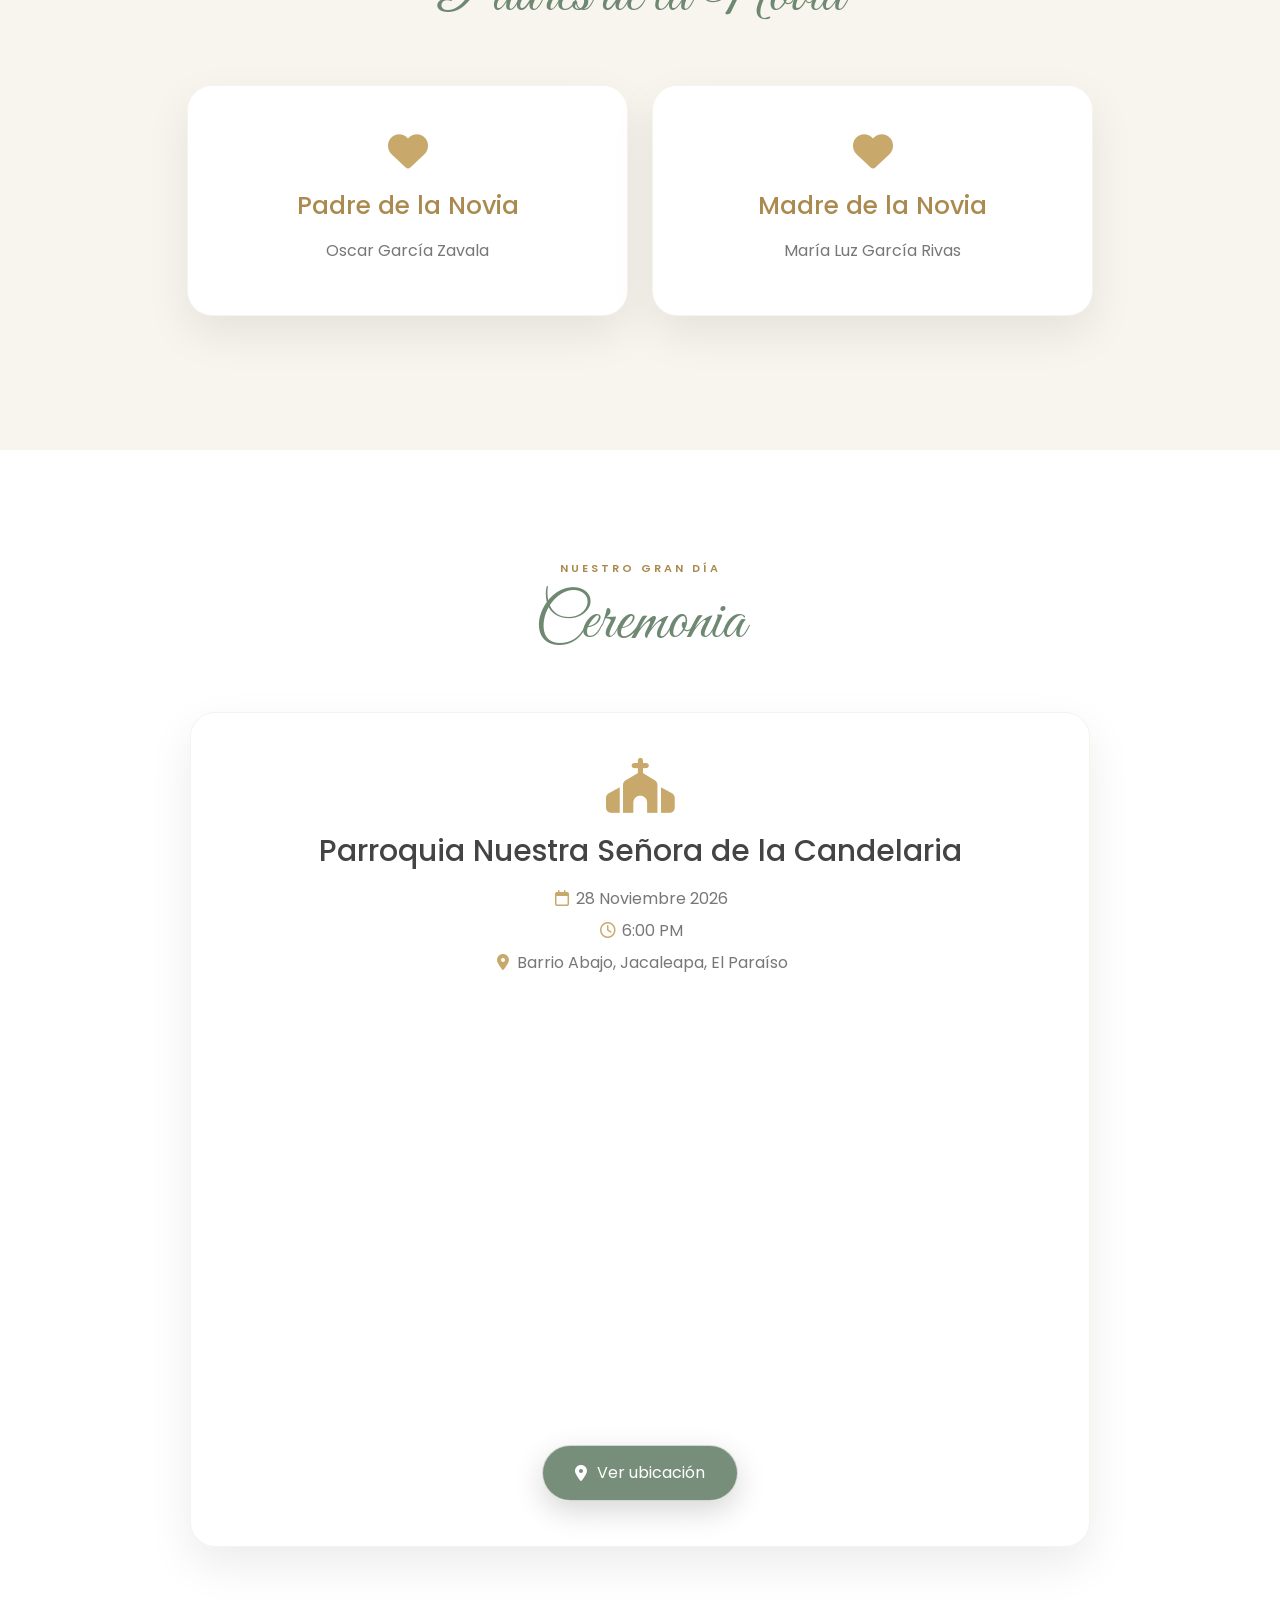
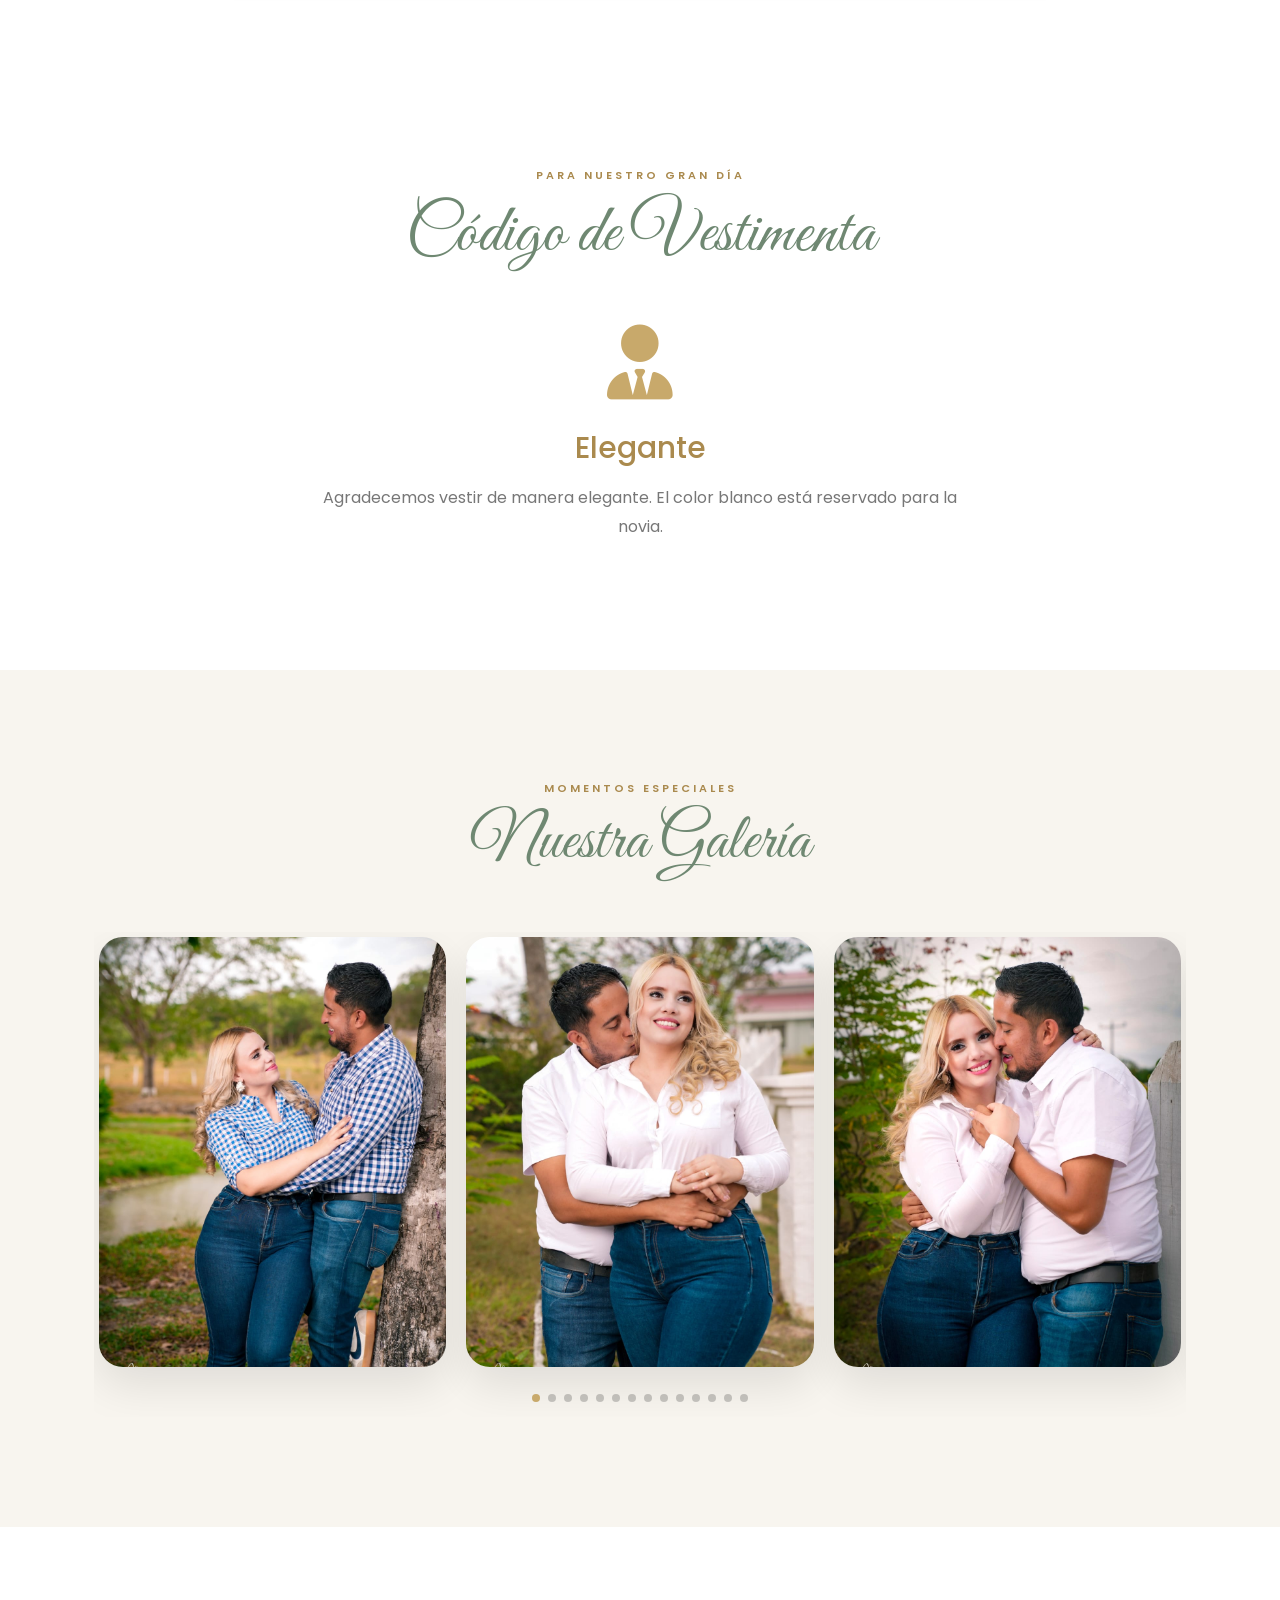
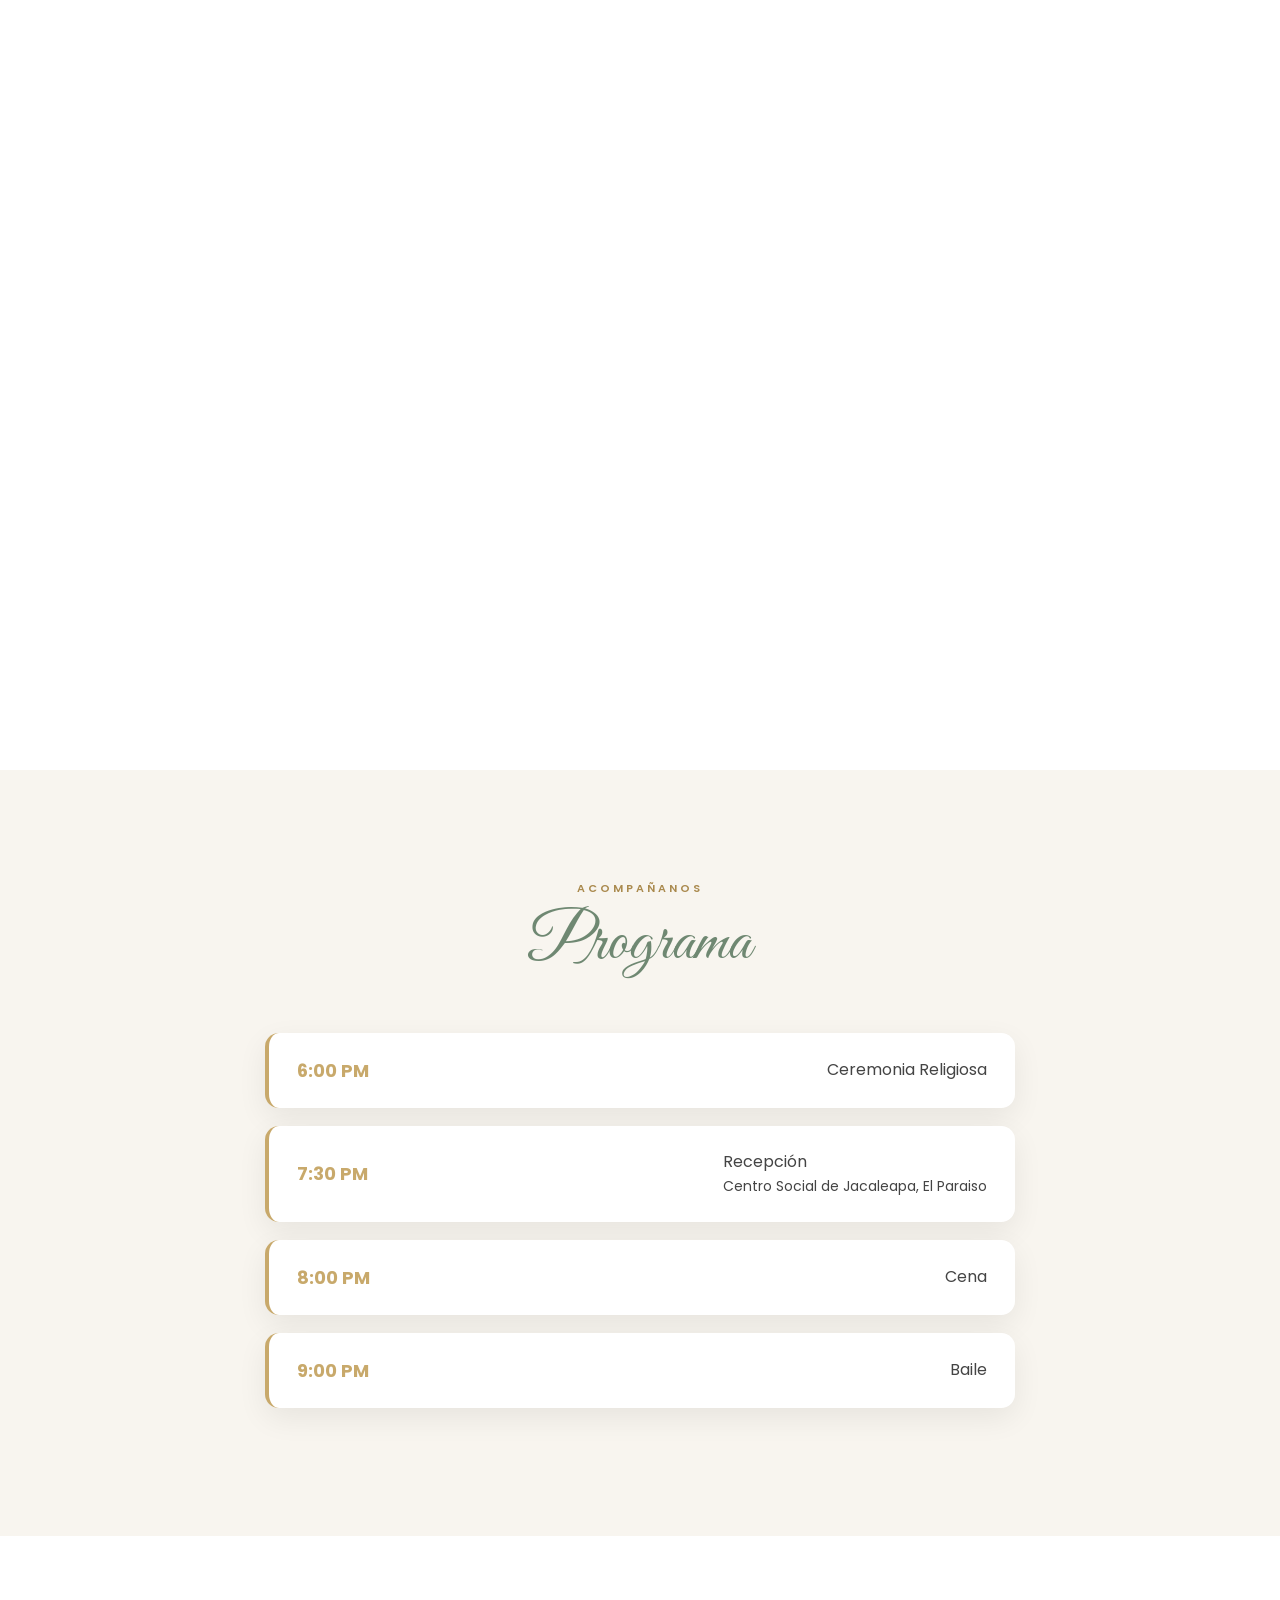
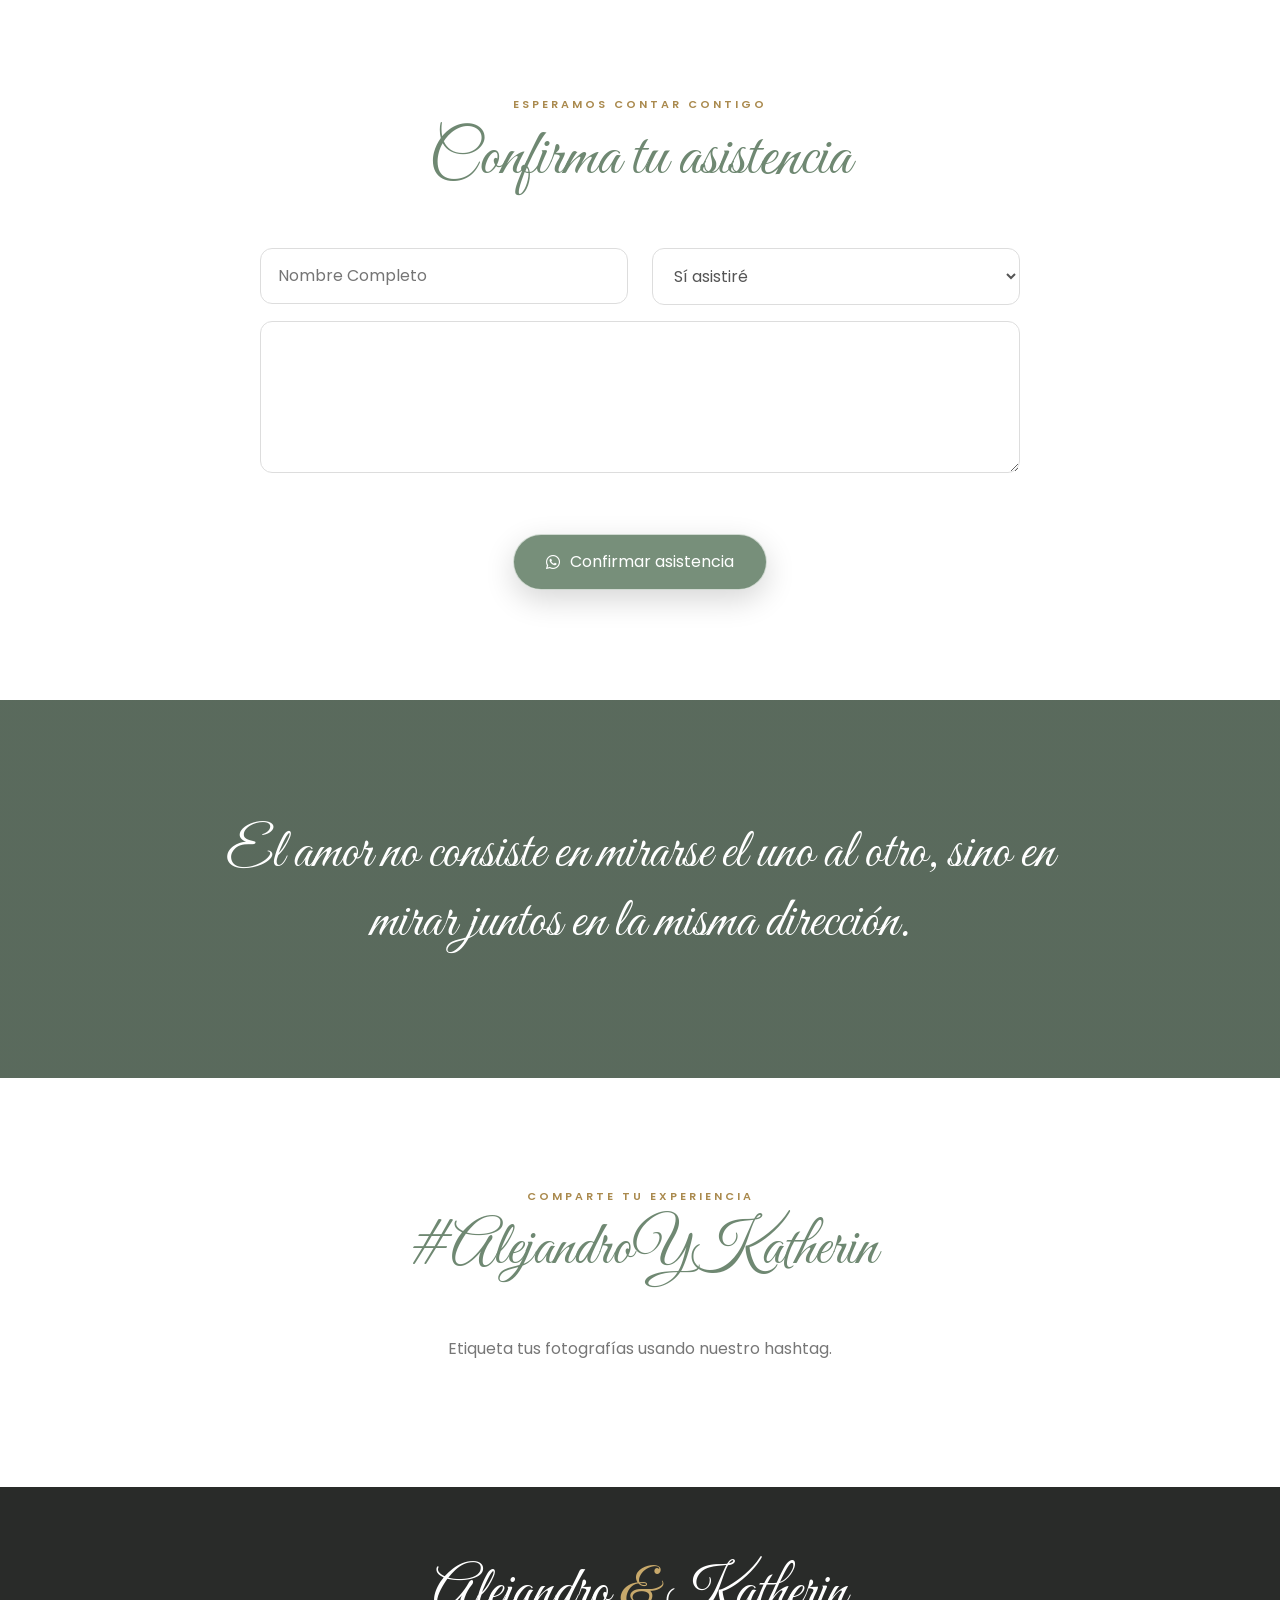
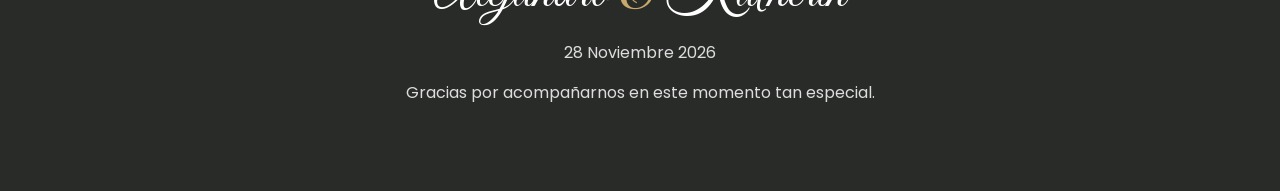
==== commit 815f633b: "NUEVOS CAMBIOS INCLUIDA DE FOTOS" ====
--- a/index.html
+++ b/index.html
@@ -548,7 +548,7 @@
 
 
                     <img
-                        src="assets/img/historia.jpg"
+                        src="assets/img/Foto1.jpg"
                         class="img-fluid historia-img"
                         alt="Nuestra historia">
 
@@ -674,14 +674,20 @@
                     <div class="card-padres">
 
 
-                        <i class="fa-solid fa-heart"></i>
-
-
                         <h3>
 
                             Padre del Novio
 
                         </h3>
+
+
+                        <p>
+
+                            <i class="fa-solid fa-cross"></i>
+
+                            Cardenio Bran "Q.E.P.D."
+
+                        </p>
 
 
                         <p>
@@ -708,9 +714,6 @@
                     <div class="card-padres">
 
 
-                        <i class="fa-solid fa-heart"></i>
-
-
                         <h3>
 
                             Madre del Novio
@@ -720,7 +723,16 @@
 
                         <p>
 
-                            Maria Zeron
+                            <i class="fa-solid fa-cross"></i>
+
+                            Aida Vallecillo "Q.E.P.D."
+
+                        </p>
+
+
+                        <p>
+
+                            Maria Aurora Zeron
 
                         </p>
 
@@ -1080,42 +1092,117 @@
 
                 <div class="swiper-wrapper">
 
-
                     <div class="swiper-slide">
 
                         <img
-                            src="assets/img/galeria1.jpg"
+                            src="assets/img/Foto1.jpg"
                             alt="Fotografía de Alejandro y Katherin">
 
                     </div>
 
-
                     <div class="swiper-slide">
 
                         <img
-                            src="assets/img/galeria2.jpg"
+                            src="assets/img/Foto2.jpg"
                             alt="Fotografía de Alejandro y Katherin">
 
                     </div>
 
-
                     <div class="swiper-slide">
 
                         <img
-                            src="assets/img/galeria3.jpg"
+                            src="assets/img/Foto3.jpg"
                             alt="Fotografía de Alejandro y Katherin">
 
                     </div>
 
-
                     <div class="swiper-slide">
 
                         <img
-                            src="assets/img/galeria4.jpg"
+                            src="assets/img/Foto4.jpg"
                             alt="Fotografía de Alejandro y Katherin">
 
                     </div>
 
+                    <div class="swiper-slide">
+
+                        <img
+                            src="assets/img/Foto5.jpg"
+                            alt="Fotografía de Alejandro y Katherin">
+
+                    </div>
+
+                    <div class="swiper-slide">
+
+                        <img
+                            src="assets/img/Foto6.jpg"
+                            alt="Fotografía de Alejandro y Katherin">
+
+                    </div>
+
+                    <div class="swiper-slide">
+
+                        <img
+                            src="assets/img/Foto7.jpg"
+                            alt="Fotografía de Alejandro y Katherin">
+
+                    </div>
+
+                    <div class="swiper-slide">
+
+                        <img
+                            src="assets/img/Foto8.jpg"
+                            alt="Fotografía de Alejandro y Katherin">
+
+                    </div>
+
+                    <div class="swiper-slide">
+
+                        <img
+                            src="assets/img/Foto9.jpg"
+                            alt="Fotografía de Alejandro y Katherin">
+
+                    </div>
+
+                    <div class="swiper-slide">
+
+                        <img
+                            src="assets/img/Foto10.jpg"
+                            alt="Fotografía de Alejandro y Katherin">
+
+                    </div>
+
+                    <div class="swiper-slide">
+
+                        <img
+                            src="assets/img/Foto11.jpg"
+                            alt="Fotografía de Alejandro y Katherin">
+
+                    </div>
+
+                    <div class="swiper-slide">
+
+                        <img
+                            src="assets/img/Foto12.jpg"
+                            alt="Fotografía de Alejandro y Katherin">
+
+                    </div>
+
+                    <div class="swiper-slide">
+
+                        <img
+                            src="assets/img/Foto13.jpg"
+                            alt="Fotografía de Alejandro y Katherin">
+
+                    </div>
+
+                    <div class="swiper-slide">
+
+                        <img
+                            src="assets/img/Foto14.jpg"
+                            alt="Fotografía de Alejandro y Katherin">
+
+                    </div>
 
                 </div>
 
@@ -1232,7 +1319,7 @@
 
         <img
             src="assets/img/flor-separador.png"
-            alt="Decoración floral">
+            alt="">
 
     </div>
 
@@ -1320,6 +1407,10 @@
 
                     Recepción
 
+                    <br>
+
+                    <small>Centro Social de Jacaleapa, El Paraiso</small>
+
                 </div>
 
 
@@ -1396,7 +1487,7 @@
 
         <img
             src="assets/img/flor-separador.png"
-            alt="Decoración floral">
+            alt="">
 
     </div>
 
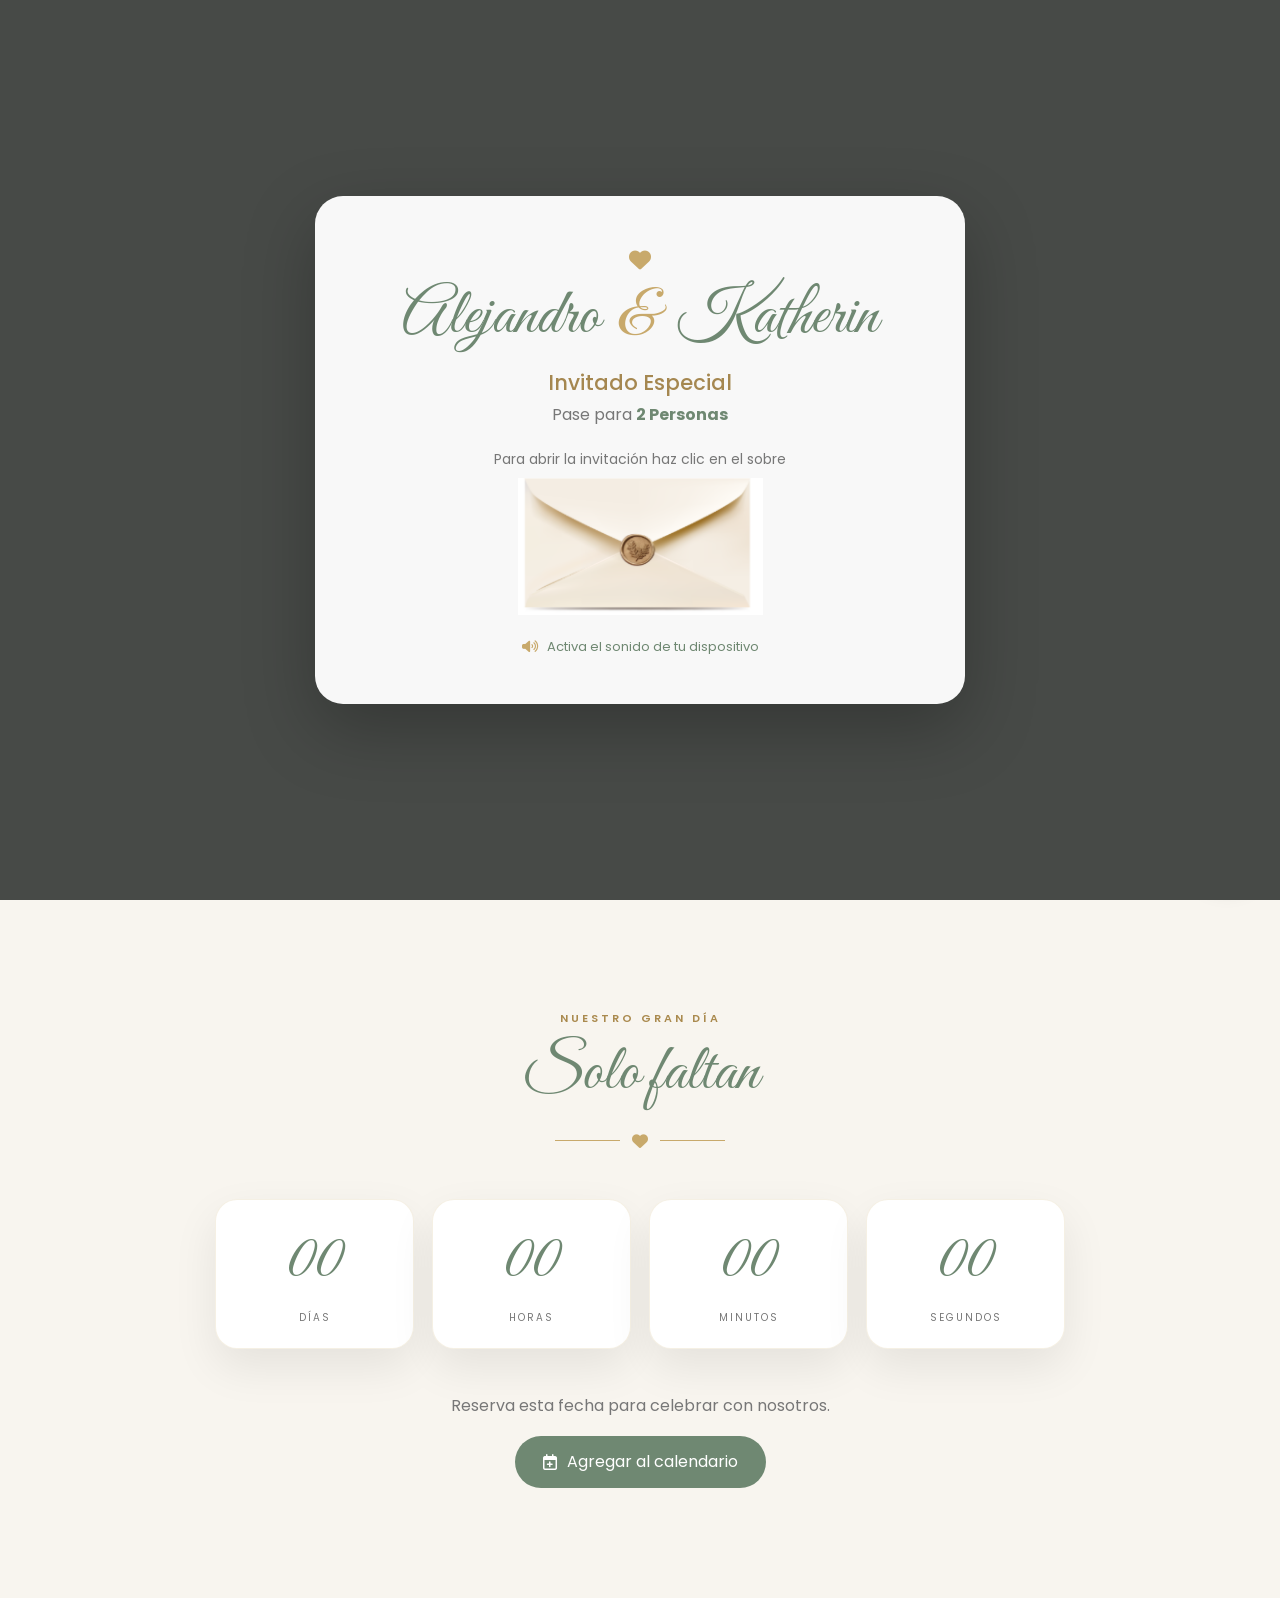
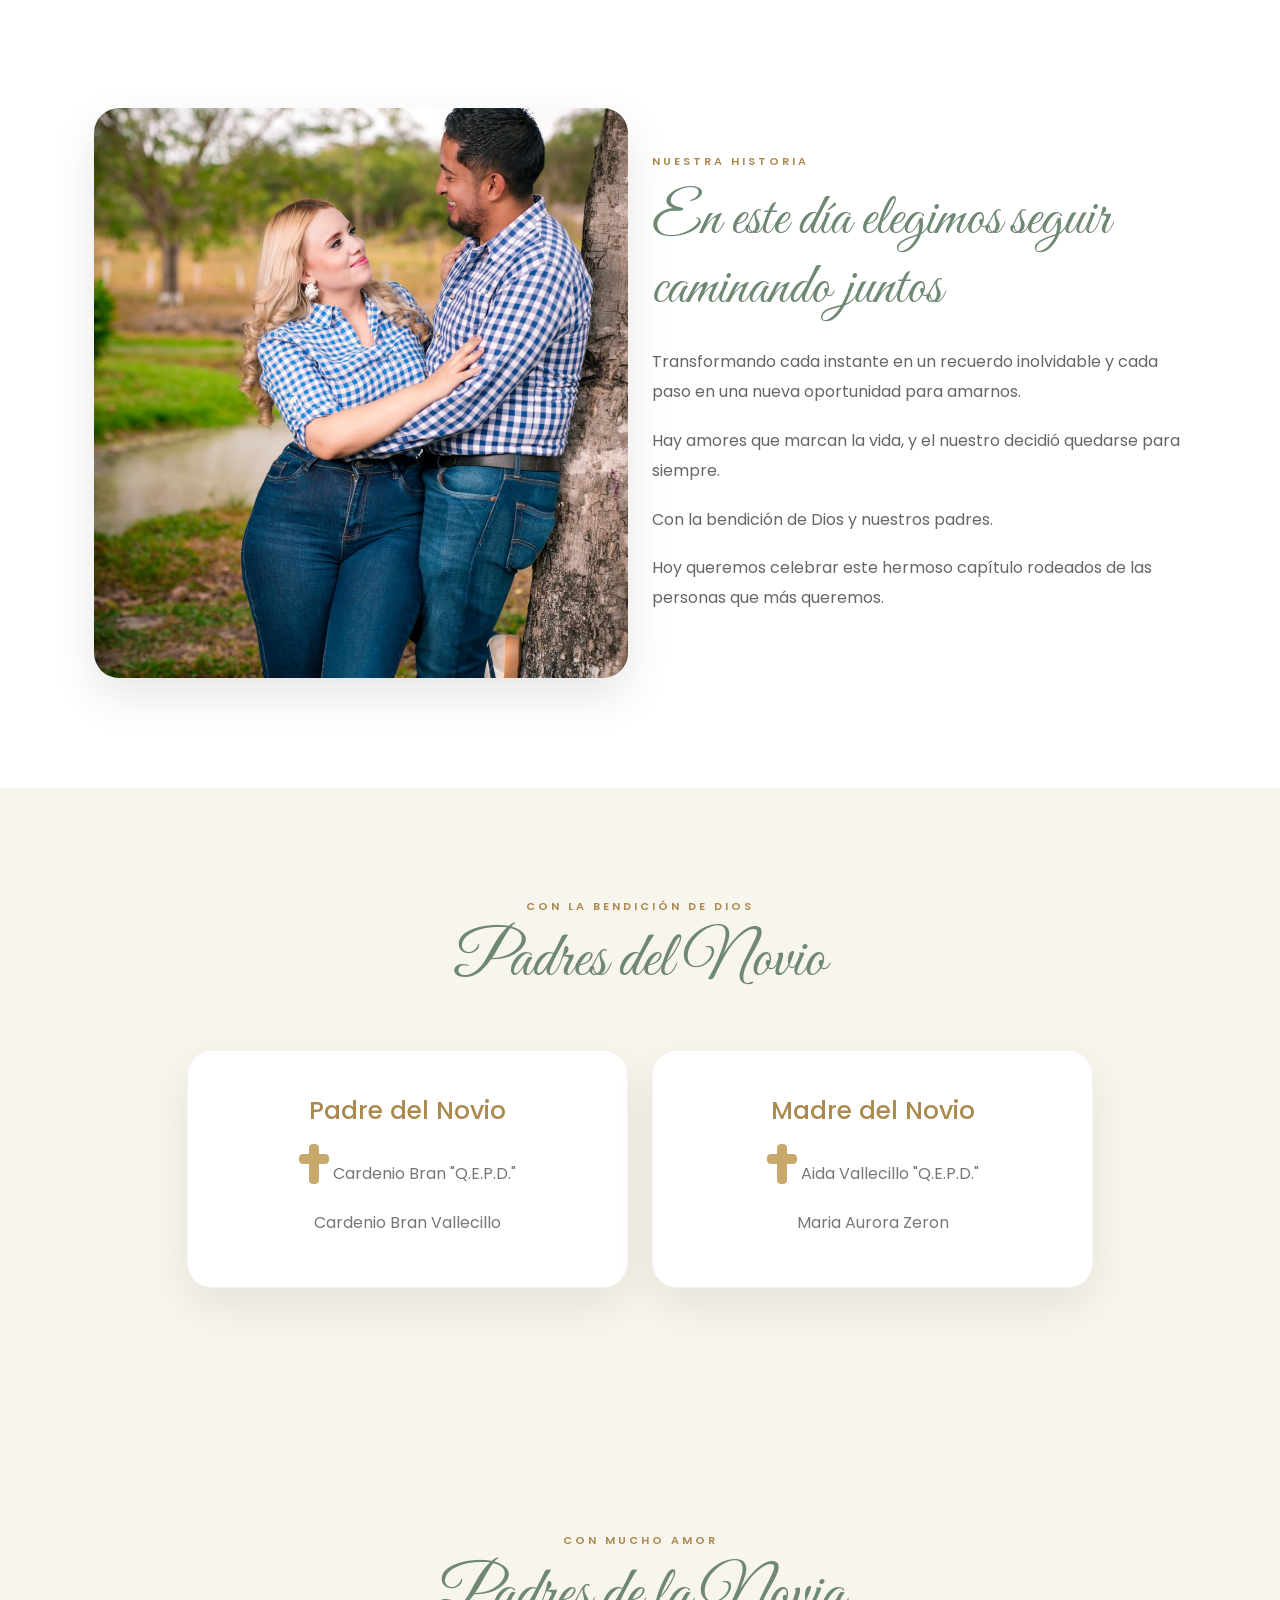
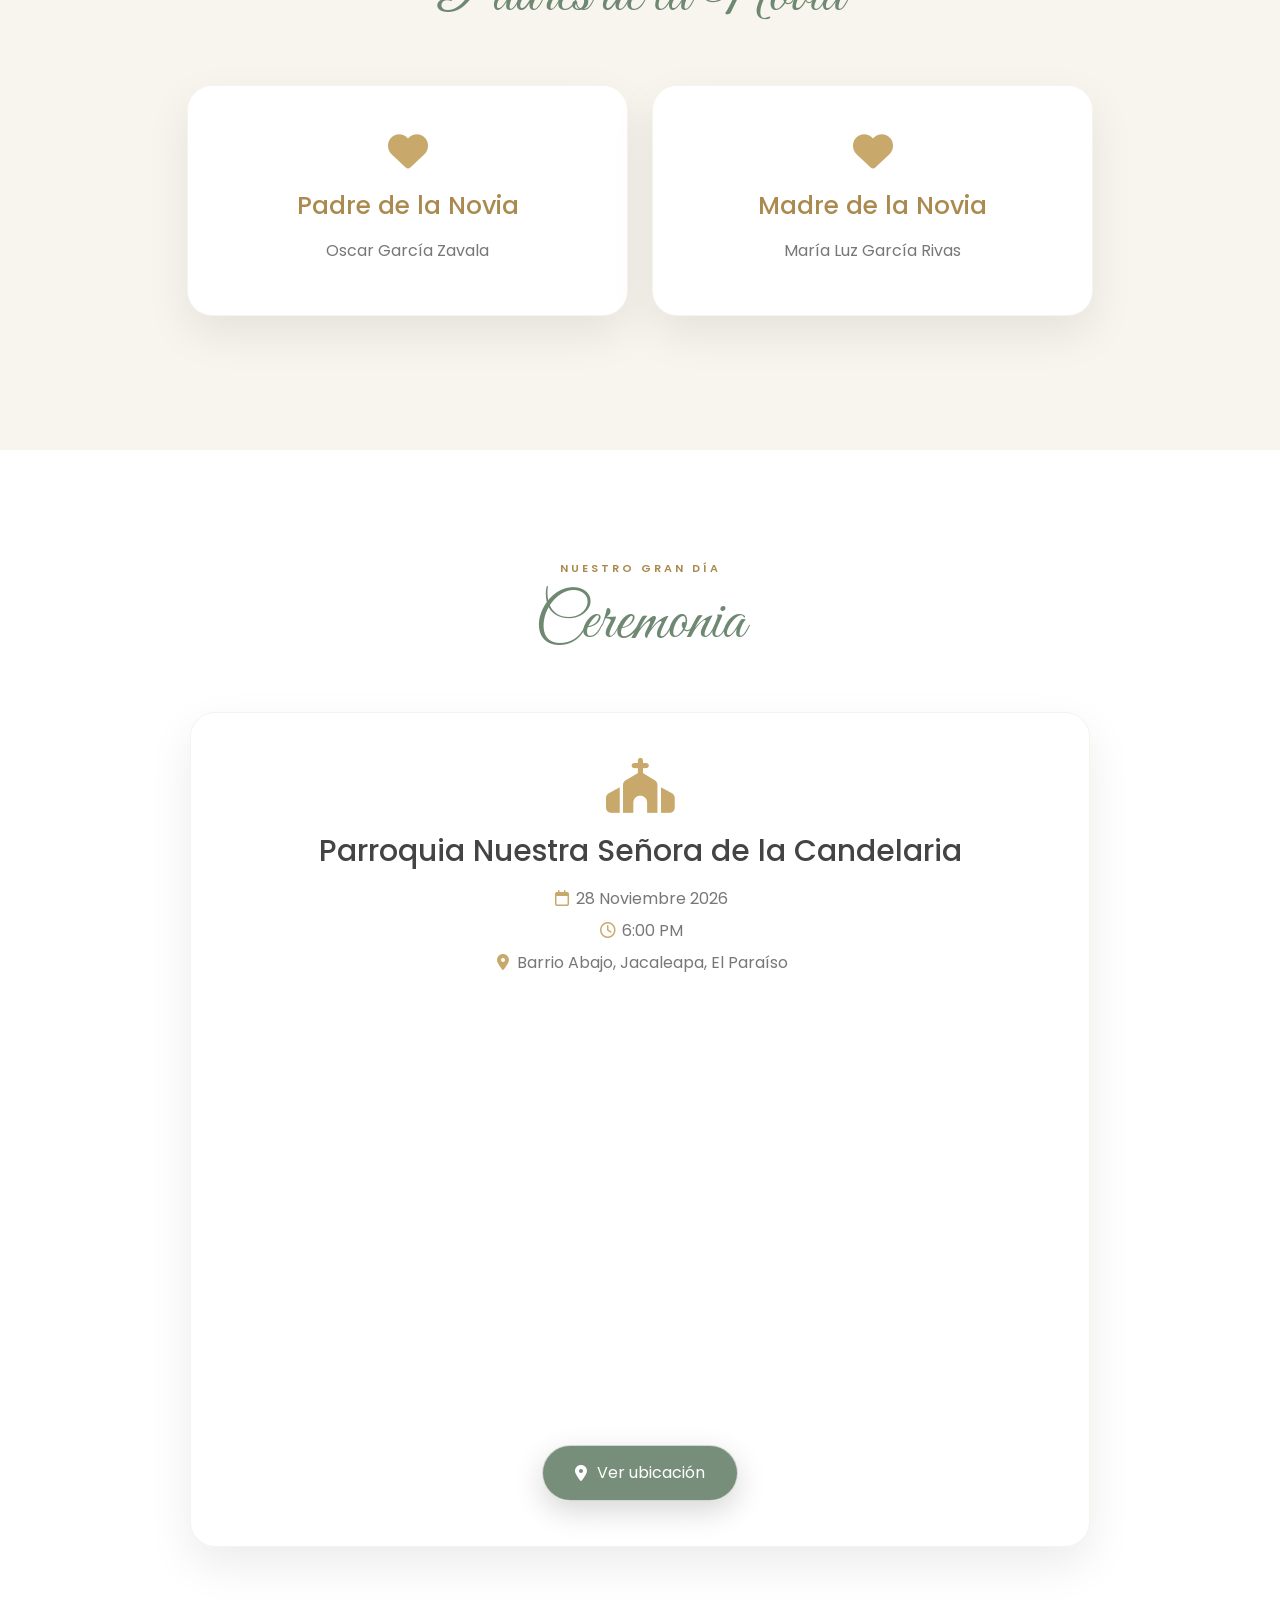
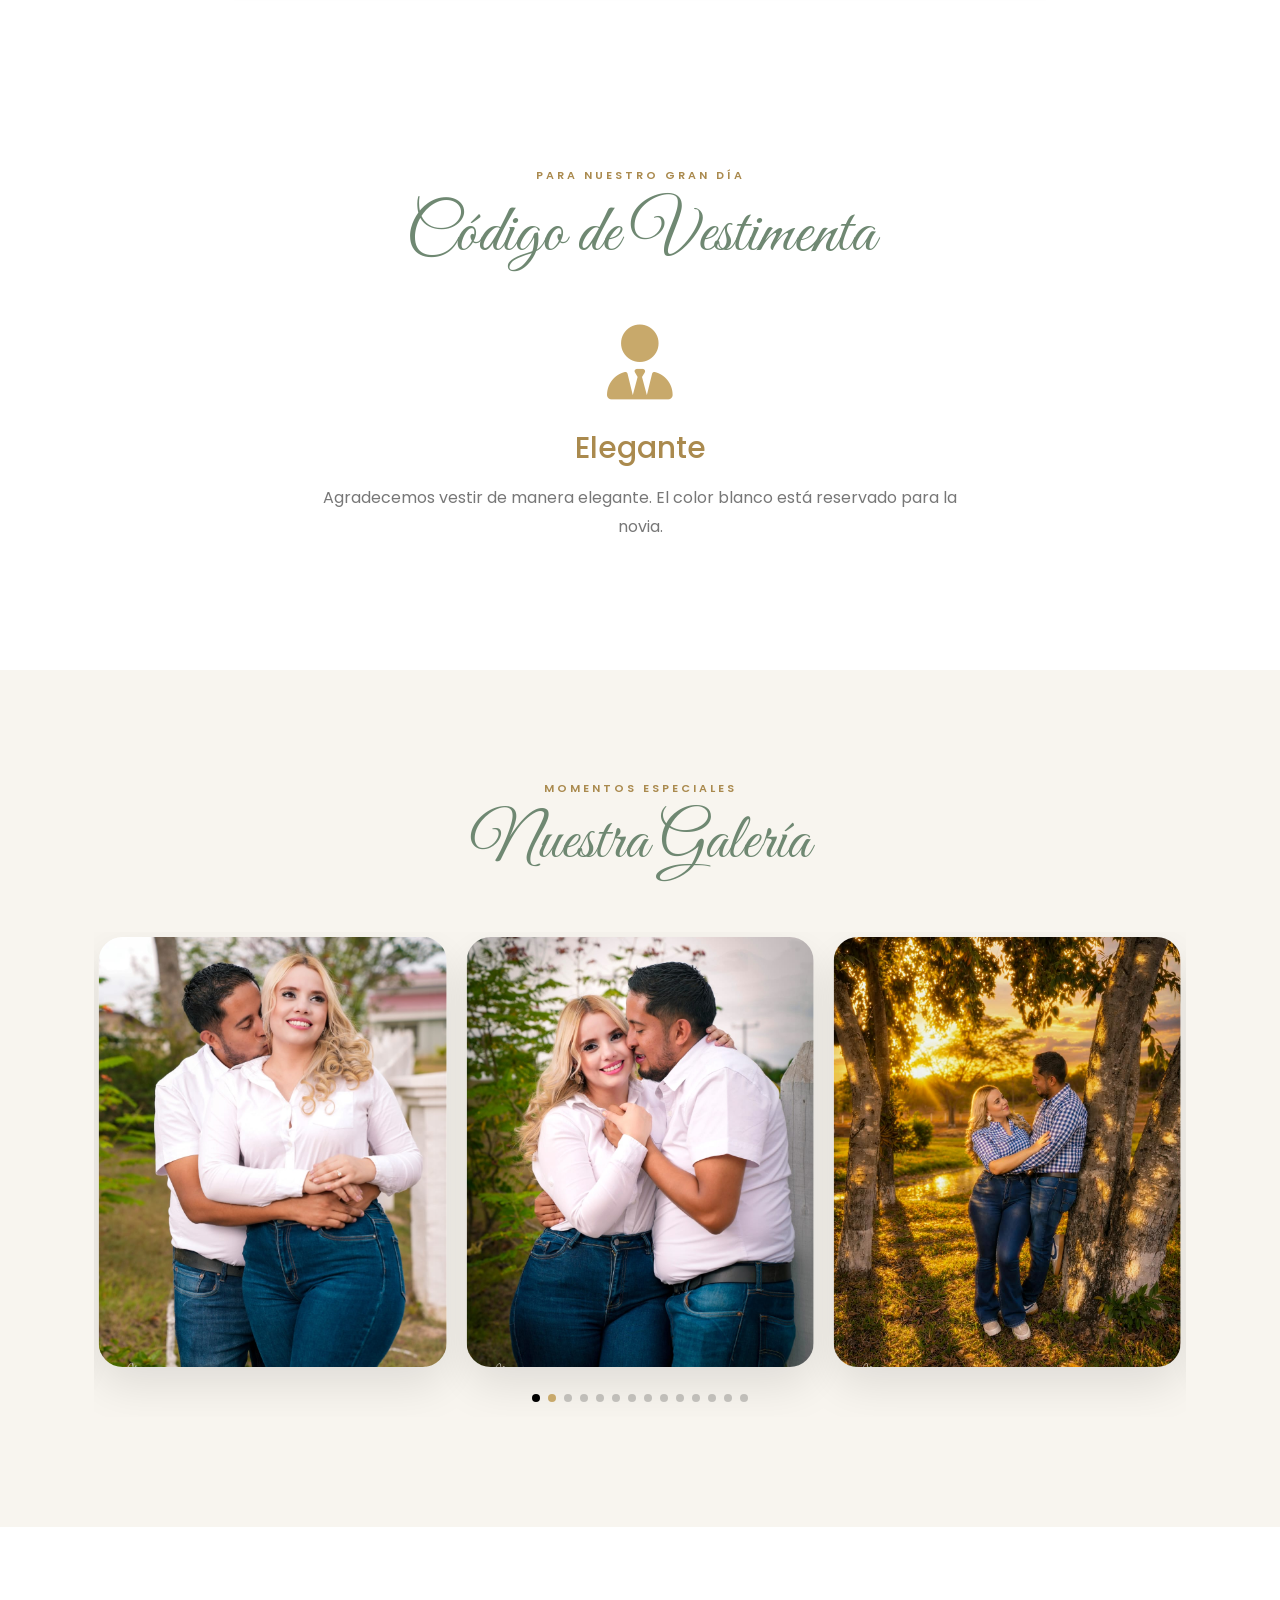
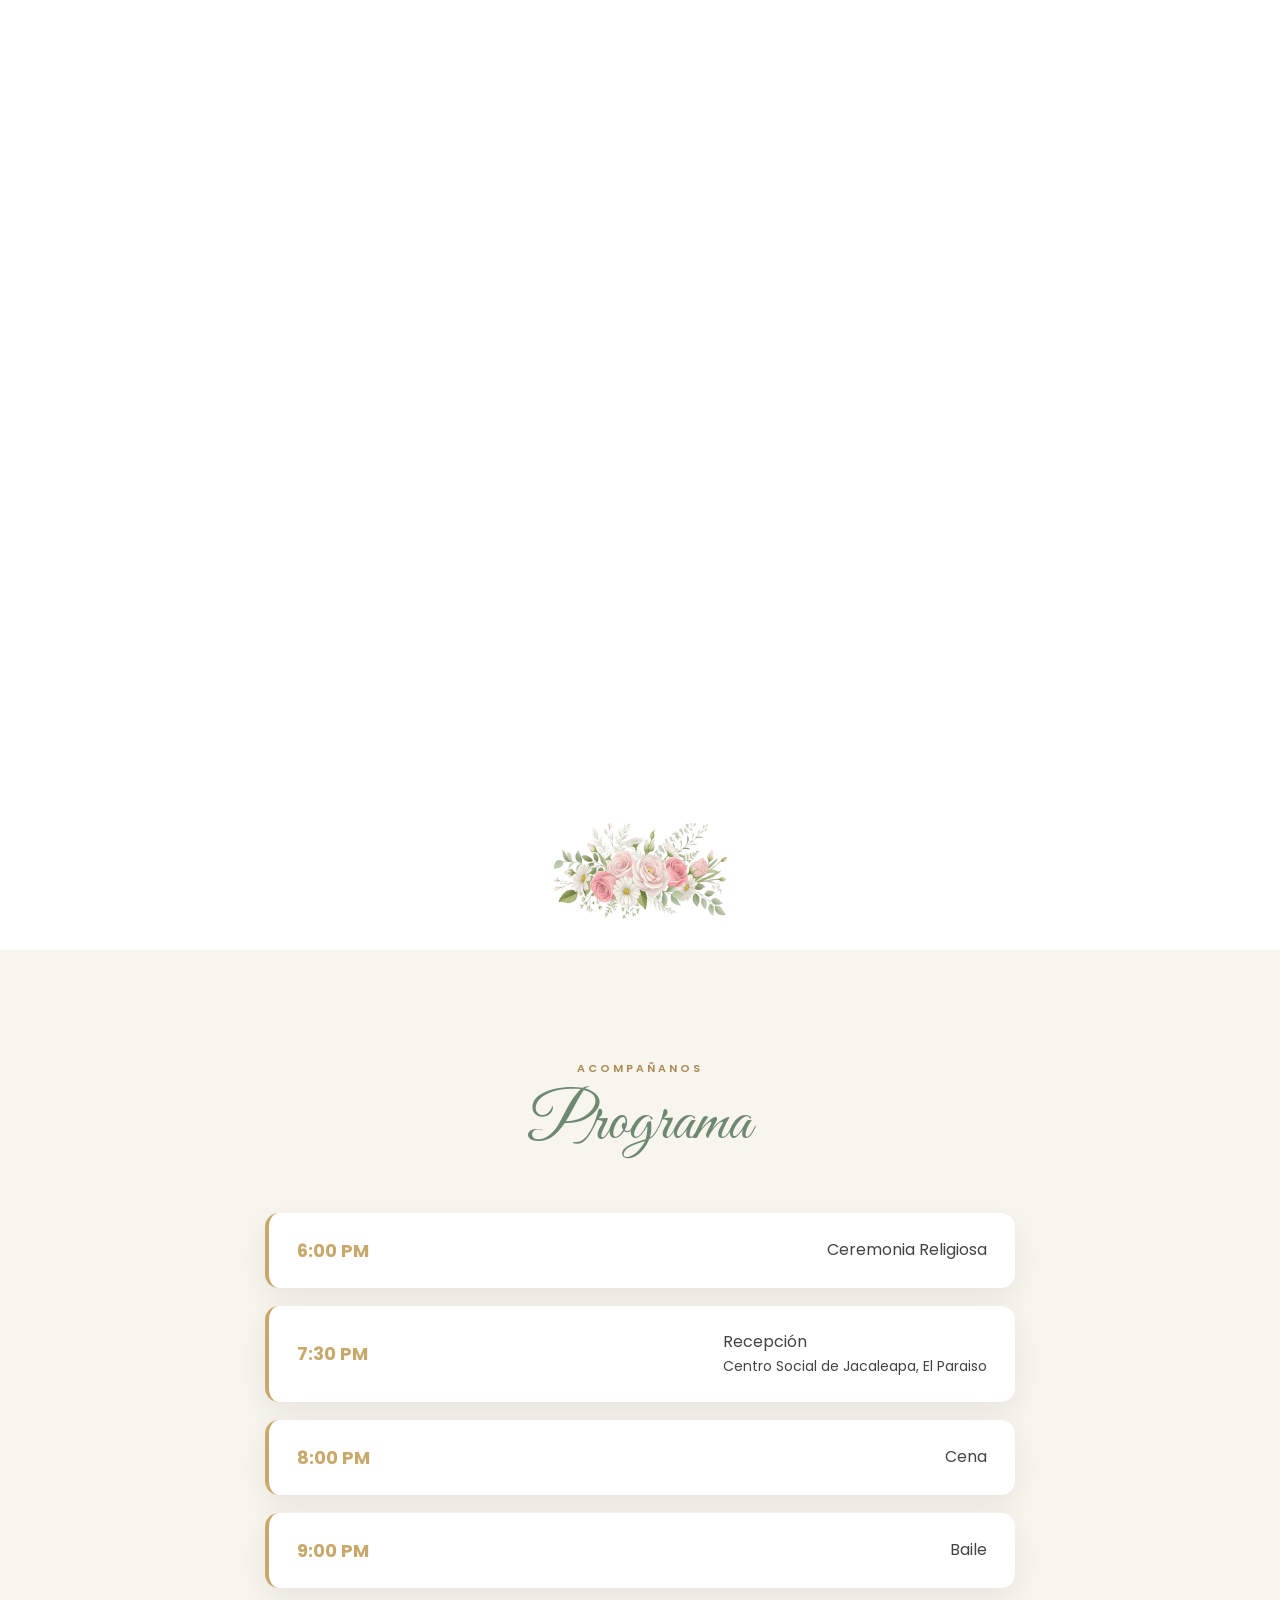
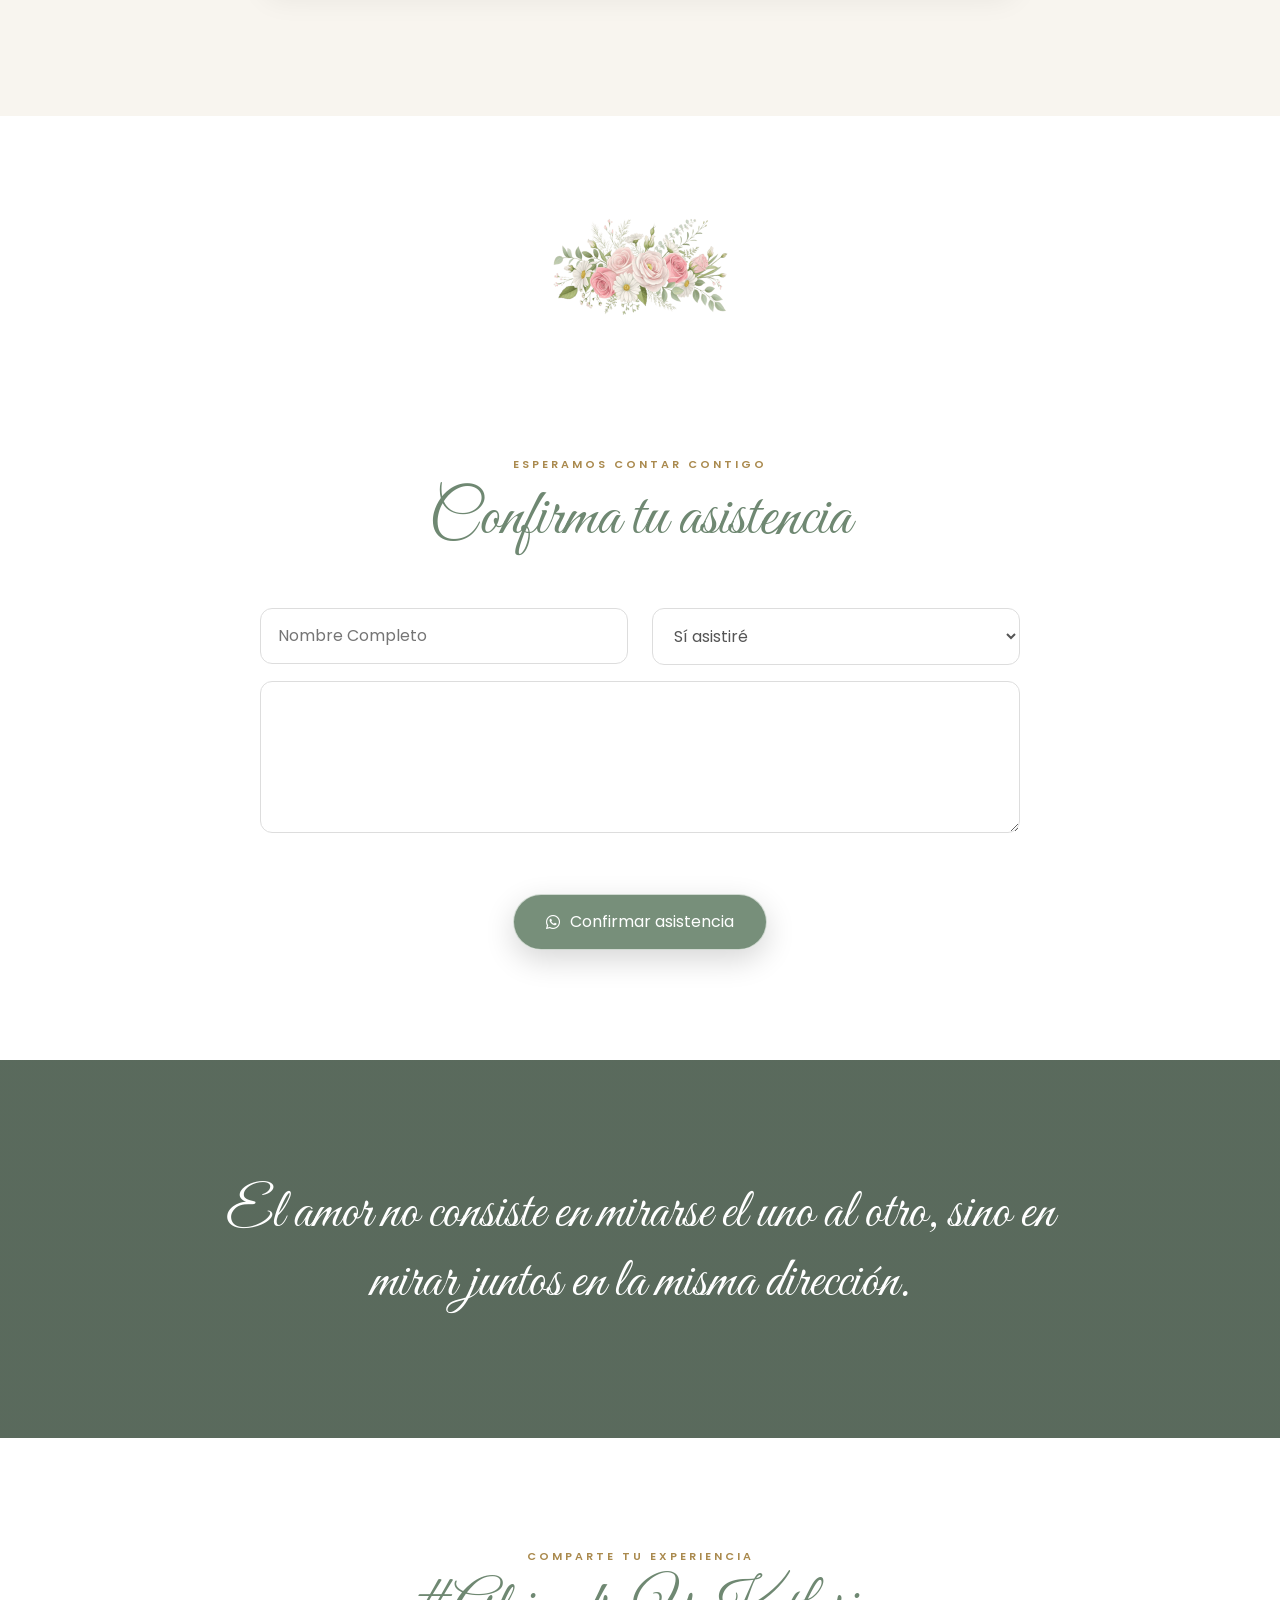
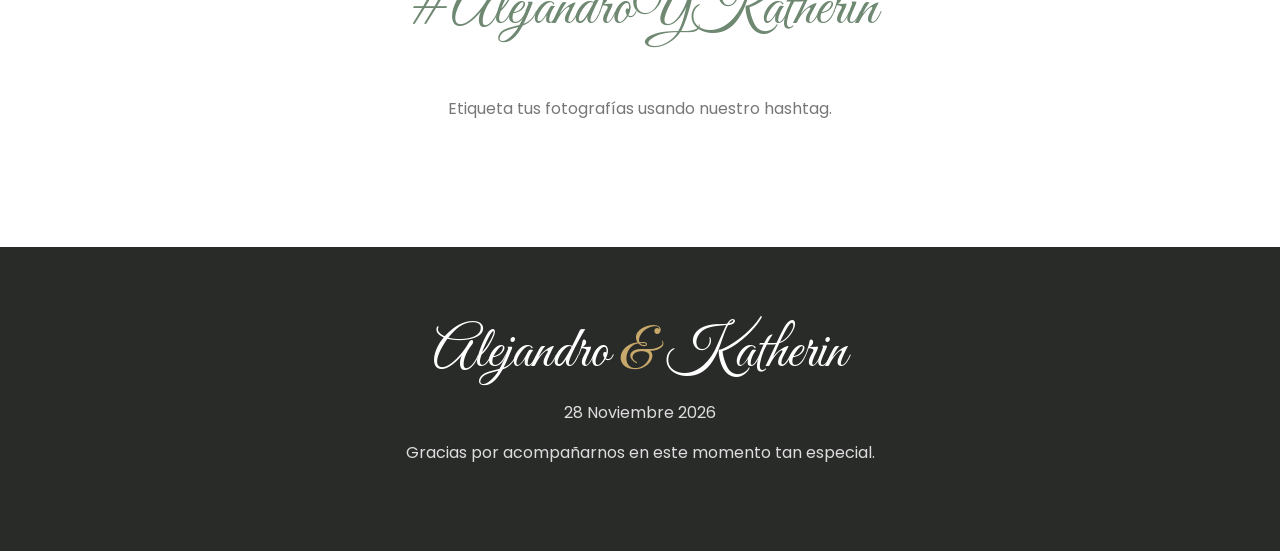
==== commit 57749d8b: "NUEVOS CAMBIOS" ====
--- a/index.html
+++ b/index.html
@@ -1283,7 +1283,7 @@
 
                 <h4>
 
-                    Banco Atlántida
+                    BAC
 
                 </h4>
 
@@ -1297,7 +1297,7 @@
 
                 <strong>
 
-                    0000-0000-000000
+                    791-792-400
 
                 </strong>
 
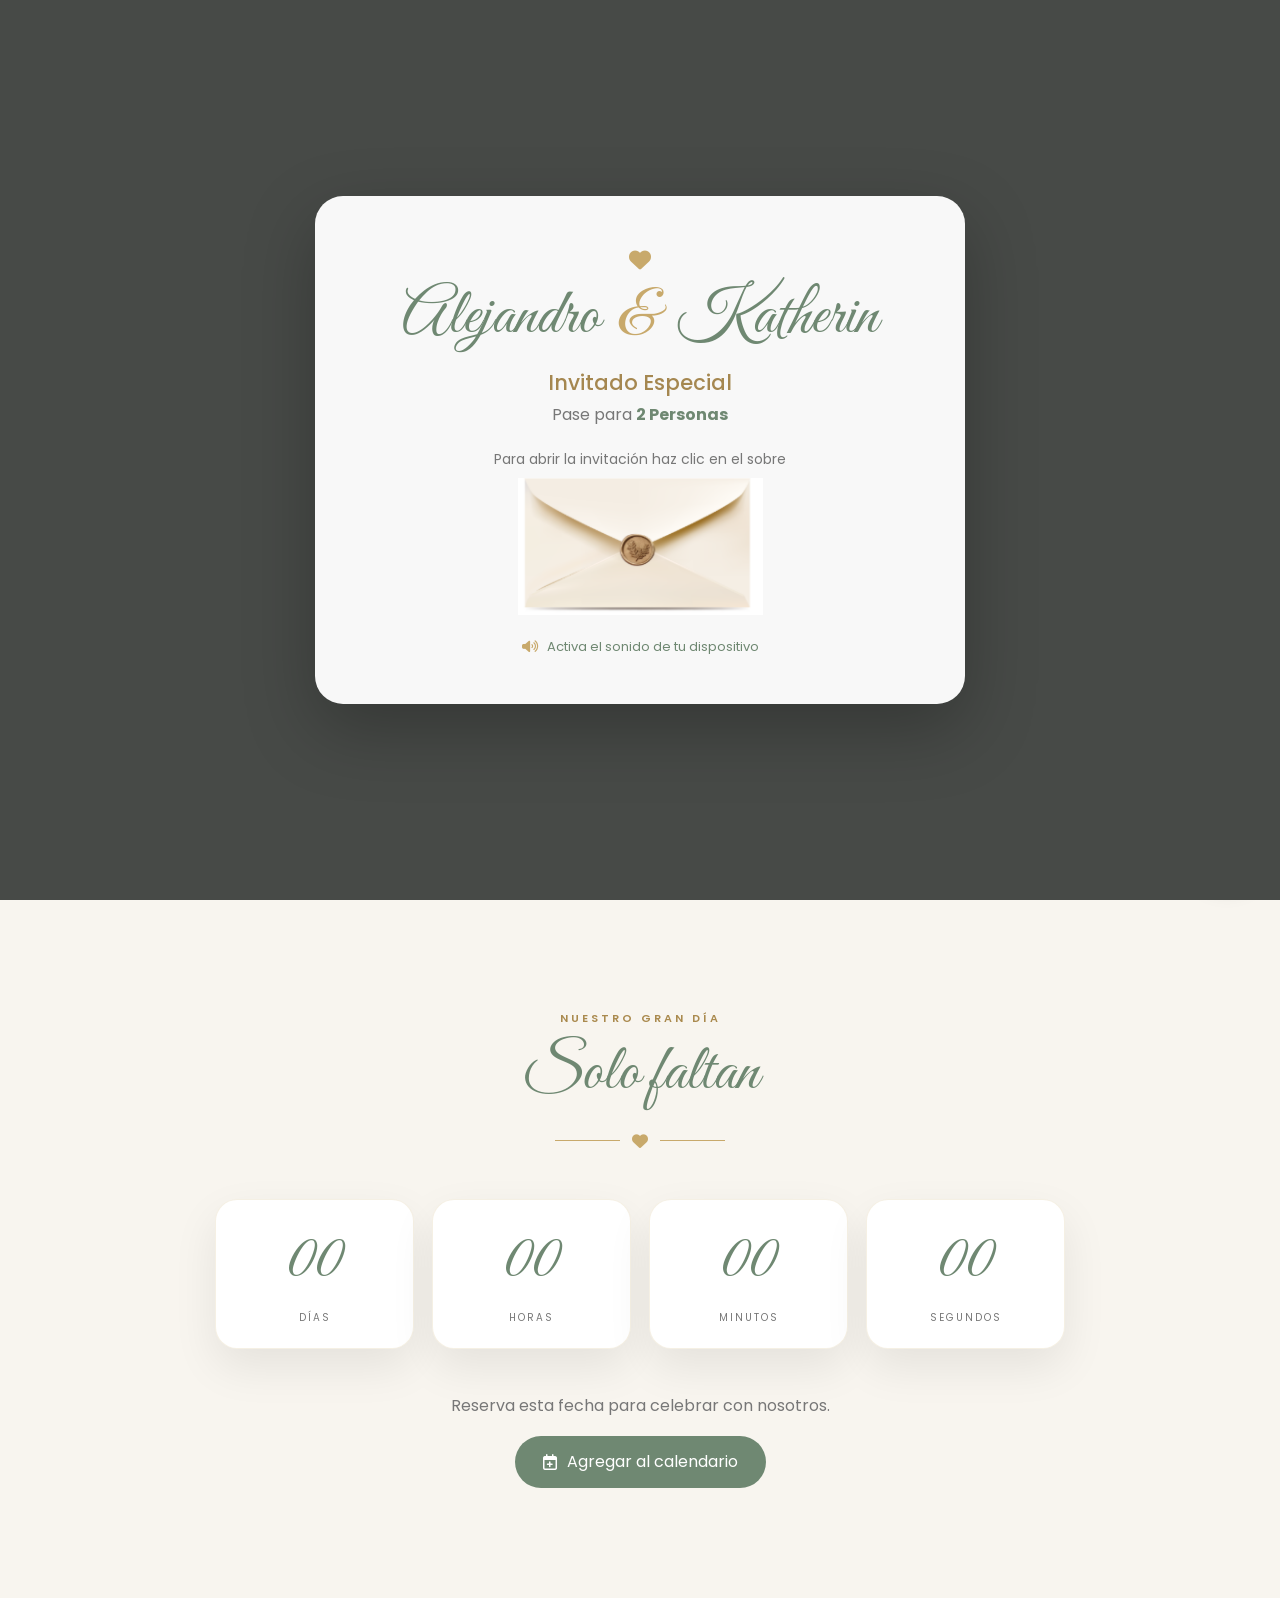
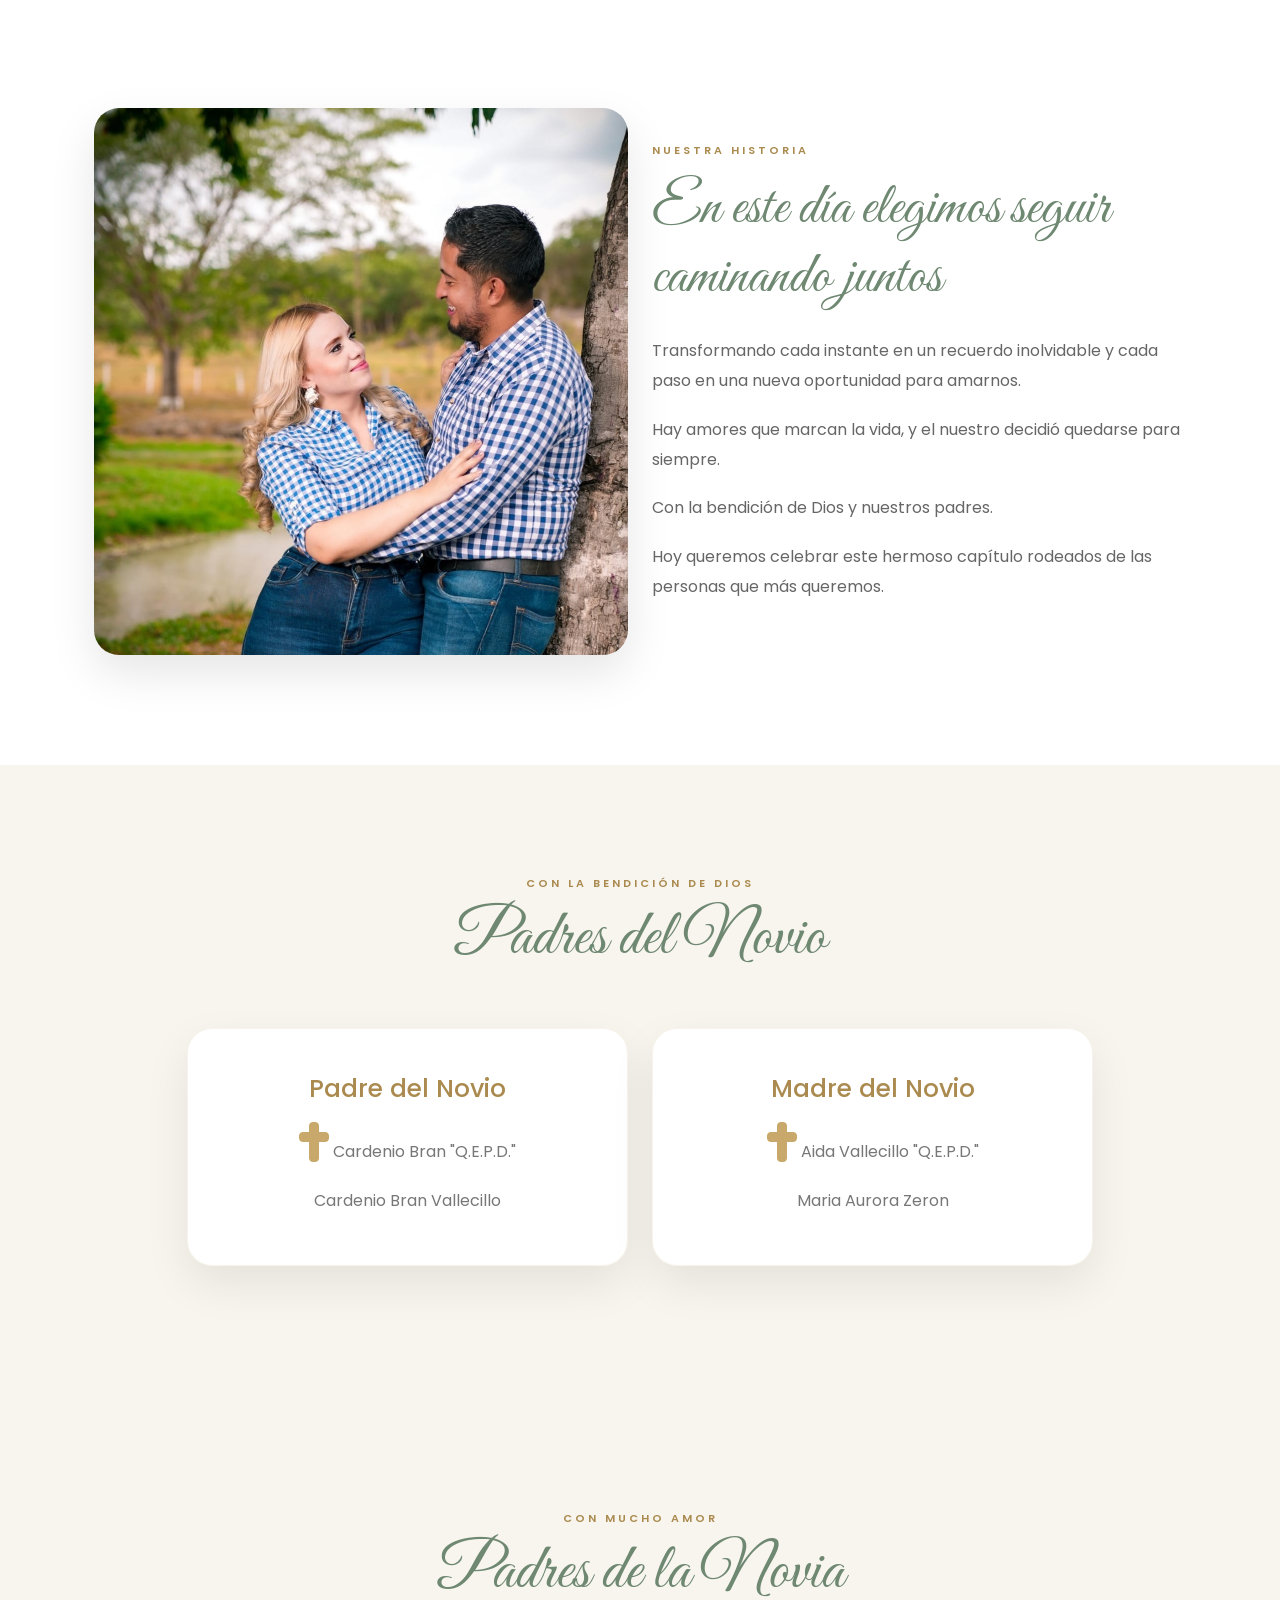
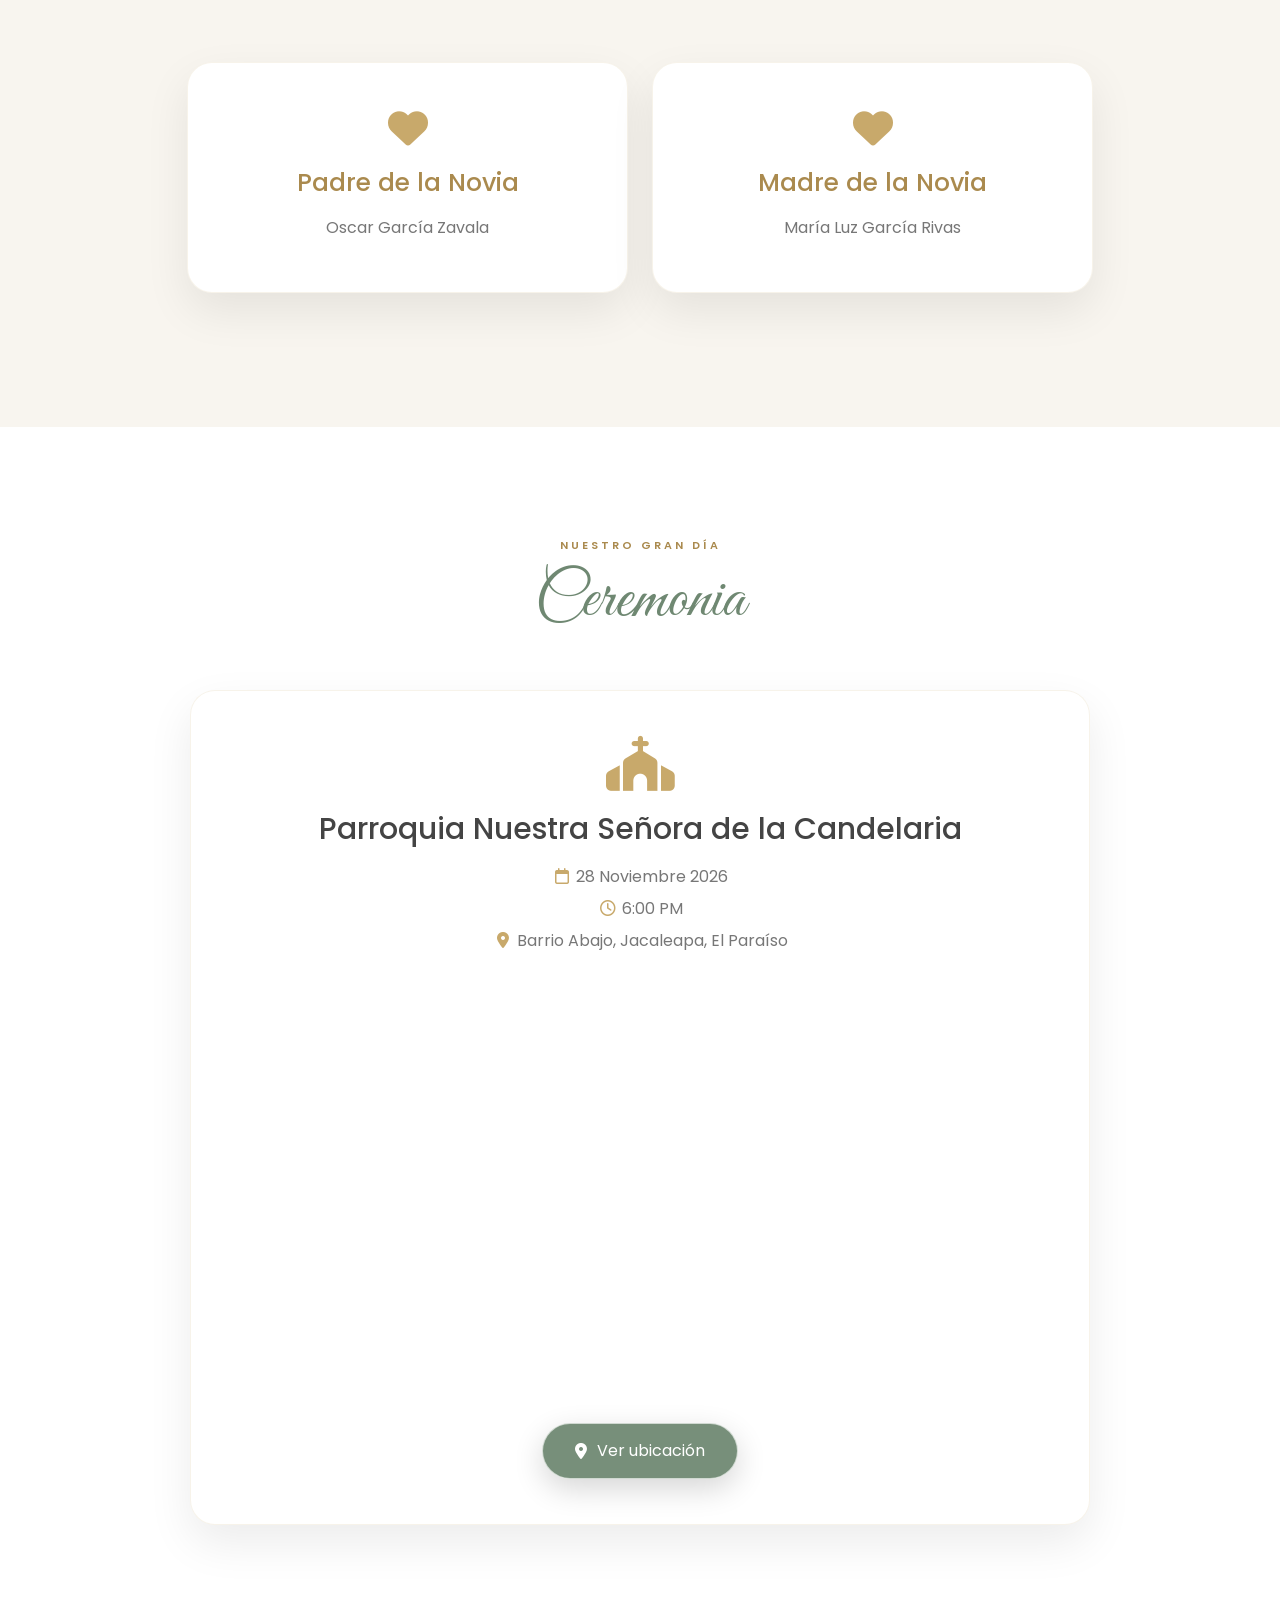
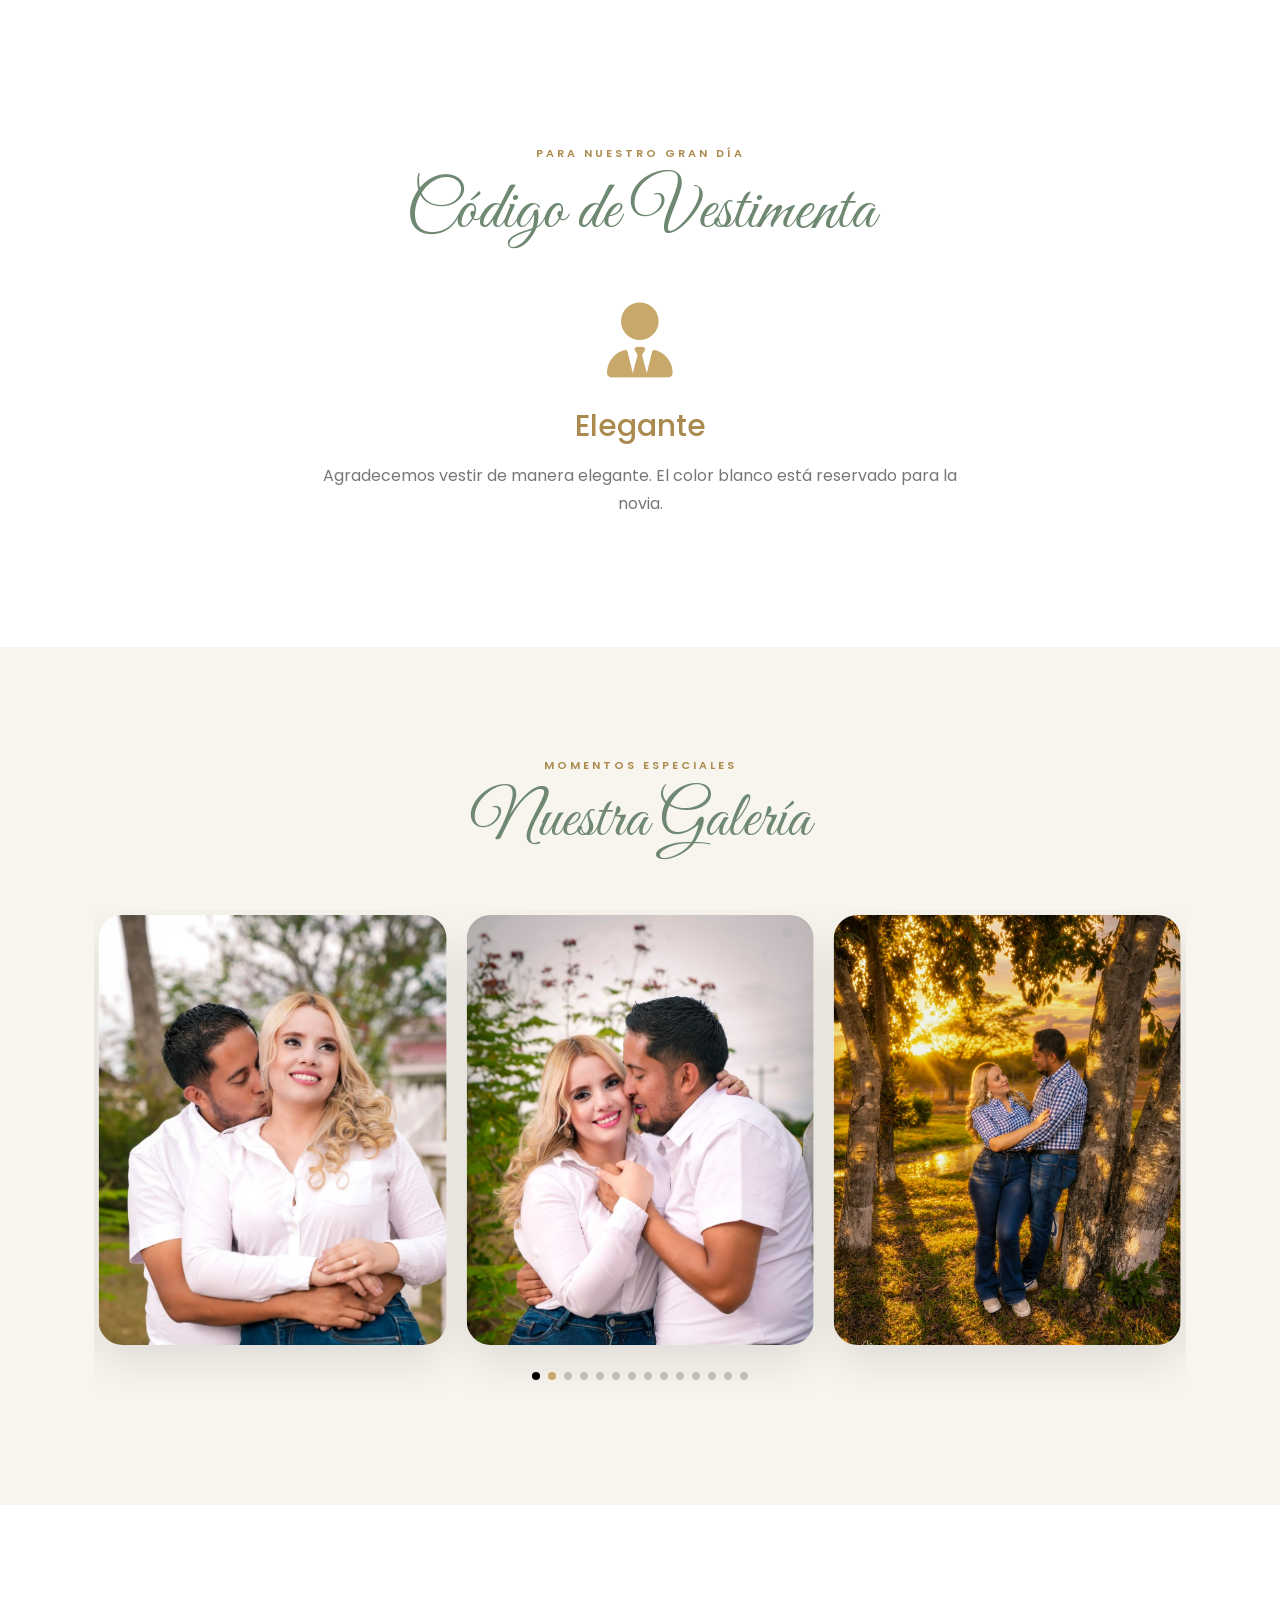
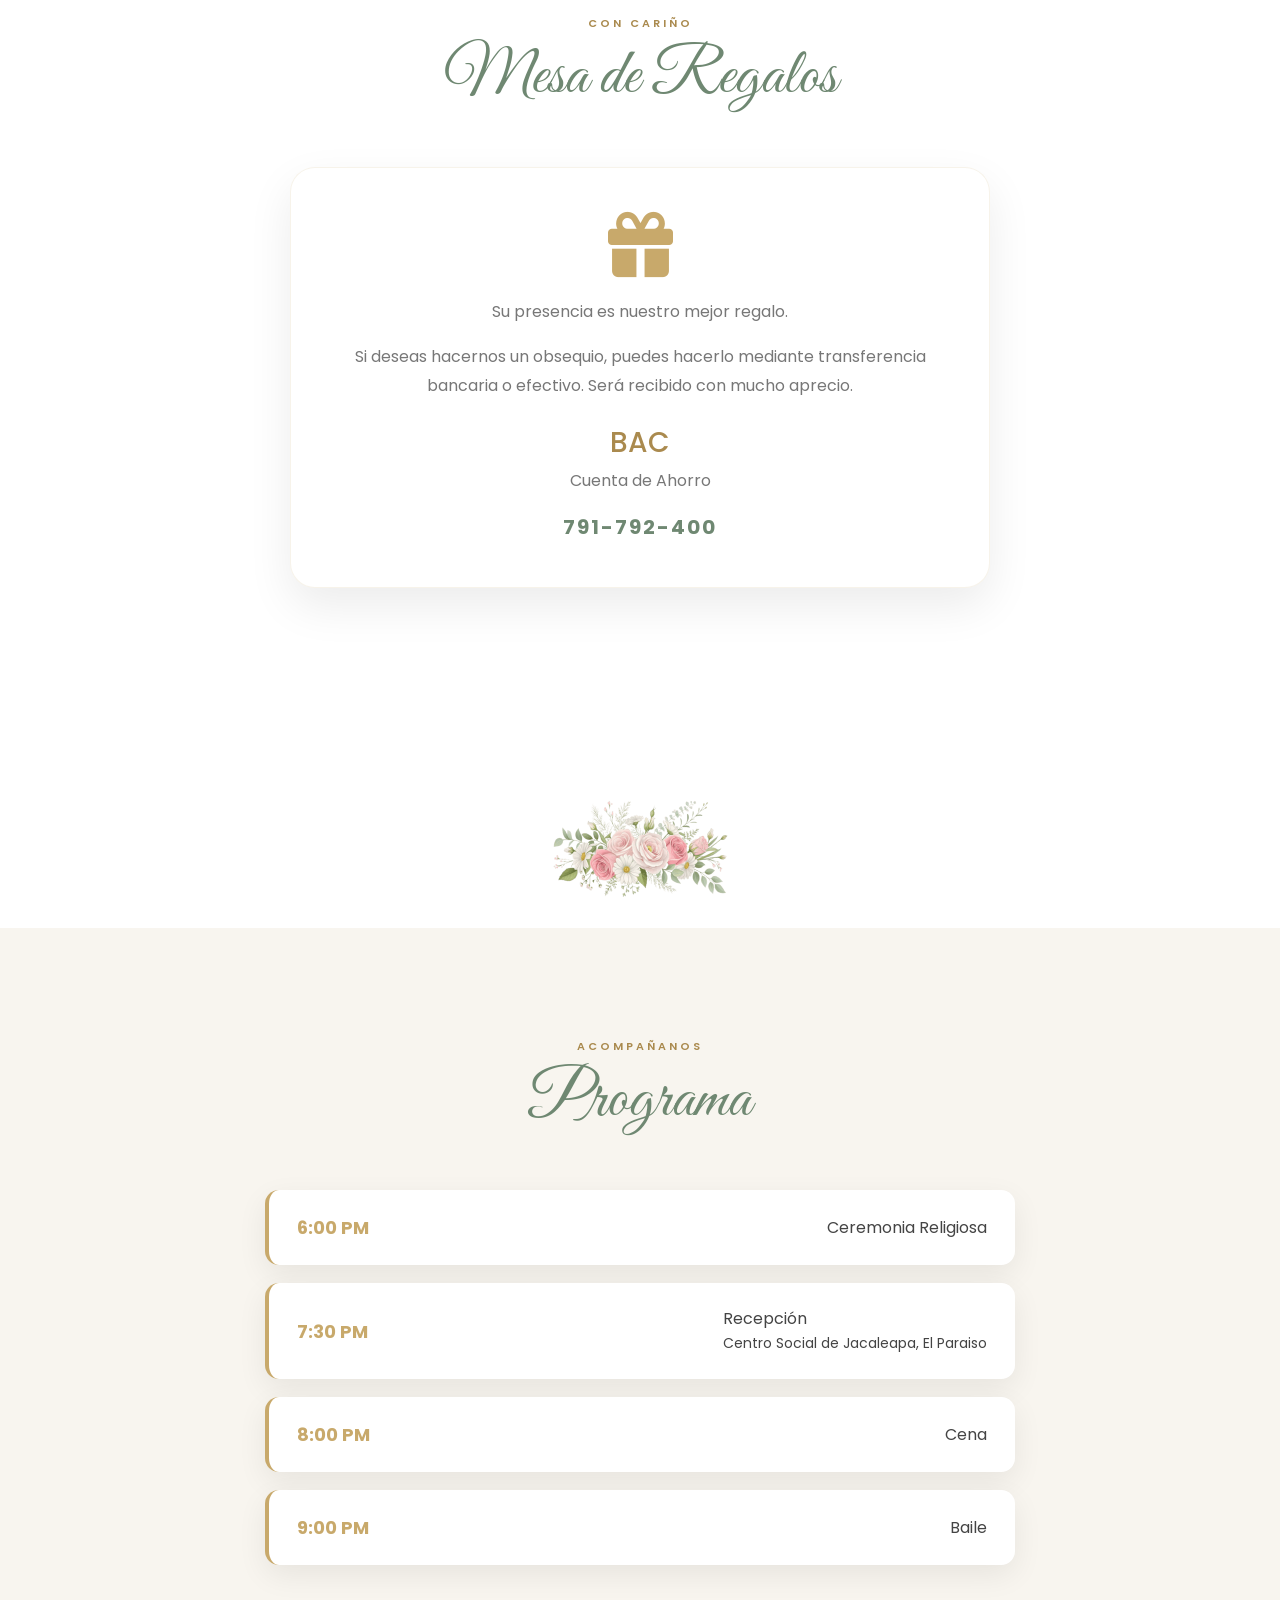
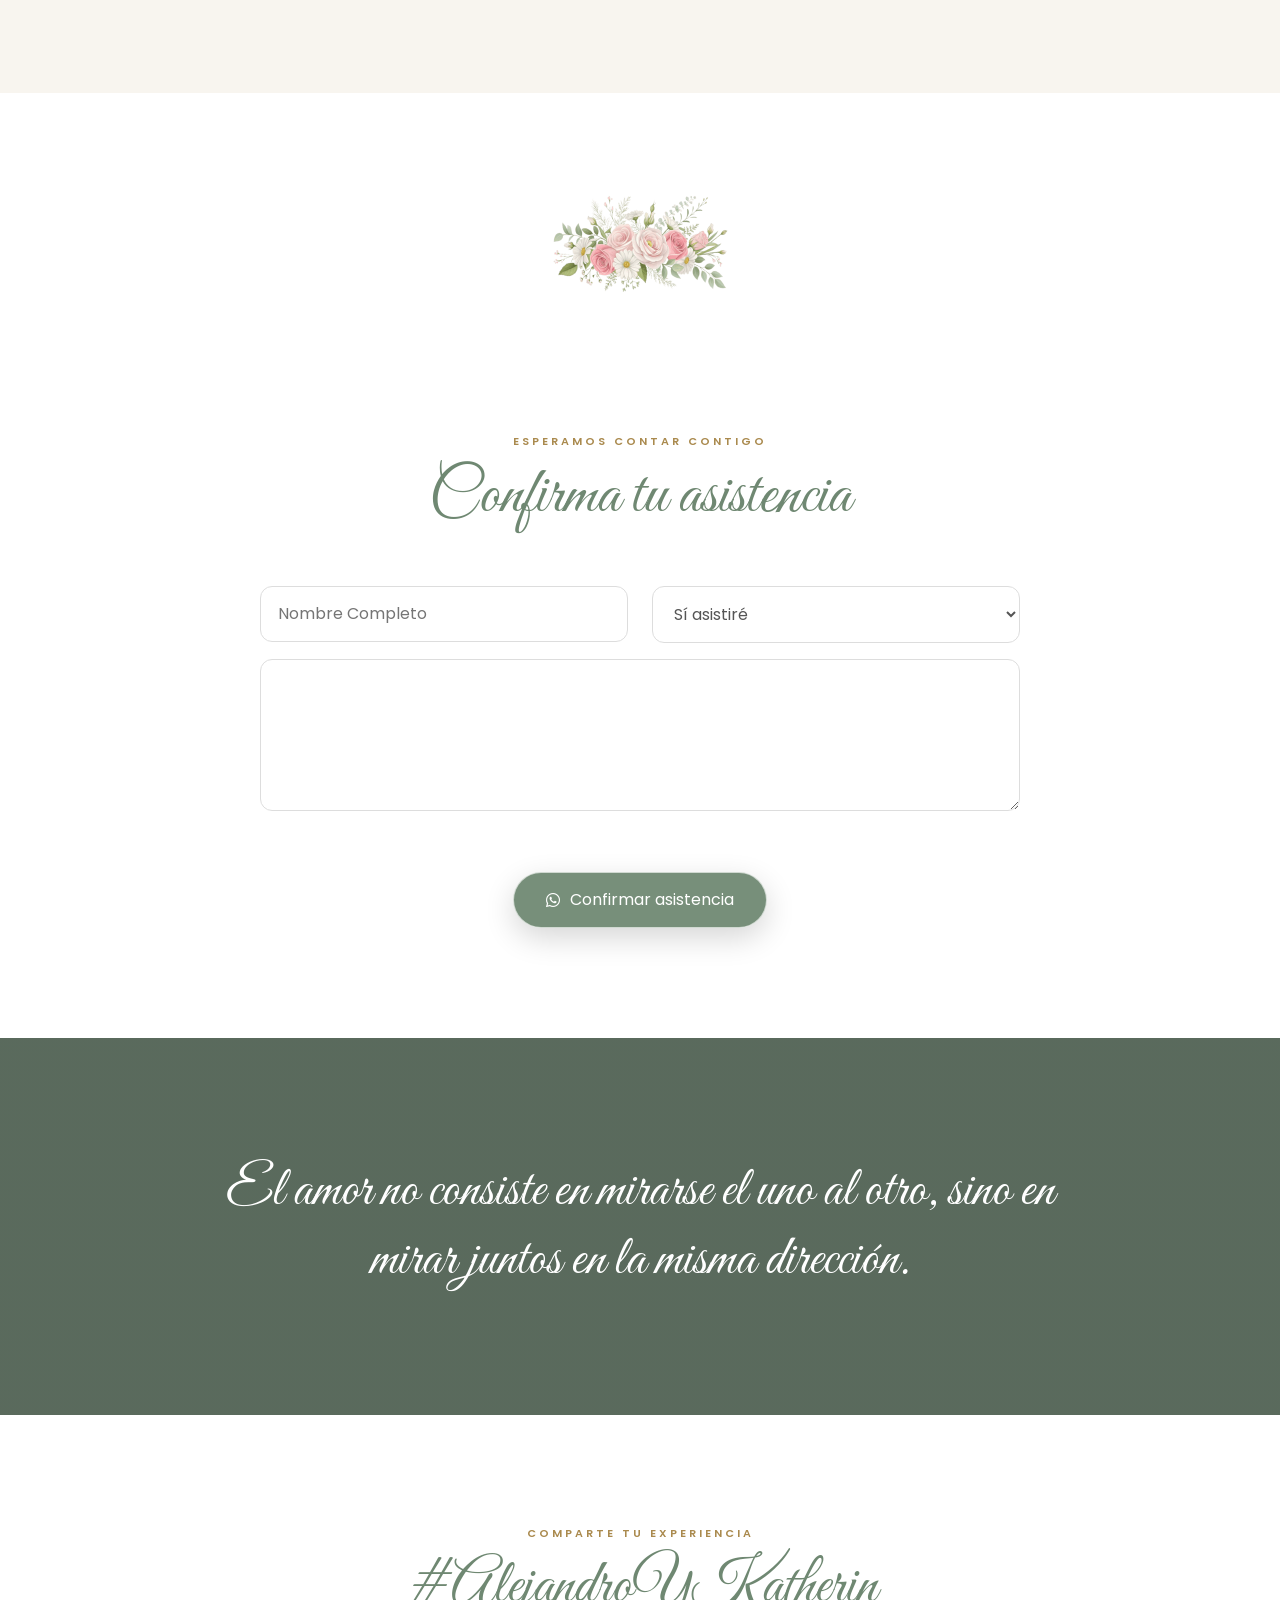
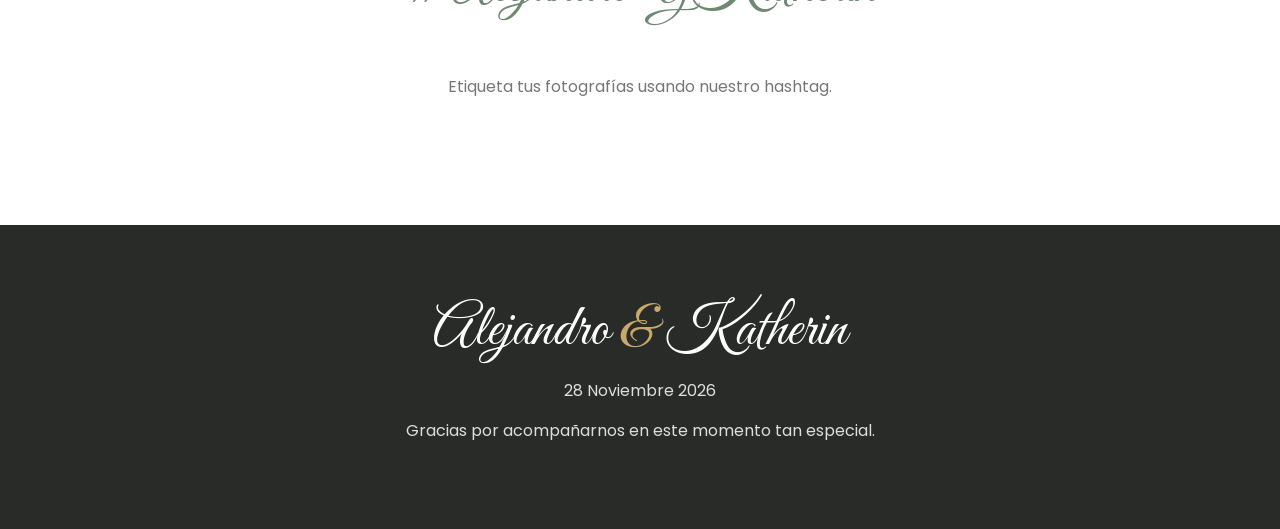
==== commit e1151903: "nuevos cambios" ====
--- a/index.html
+++ b/index.html
@@ -1795,6 +1795,7 @@
     ========================================== -->
 
     <script src="script.js"></script>
+    <script src="js/invitados.js"></script>
 
 
 </body>
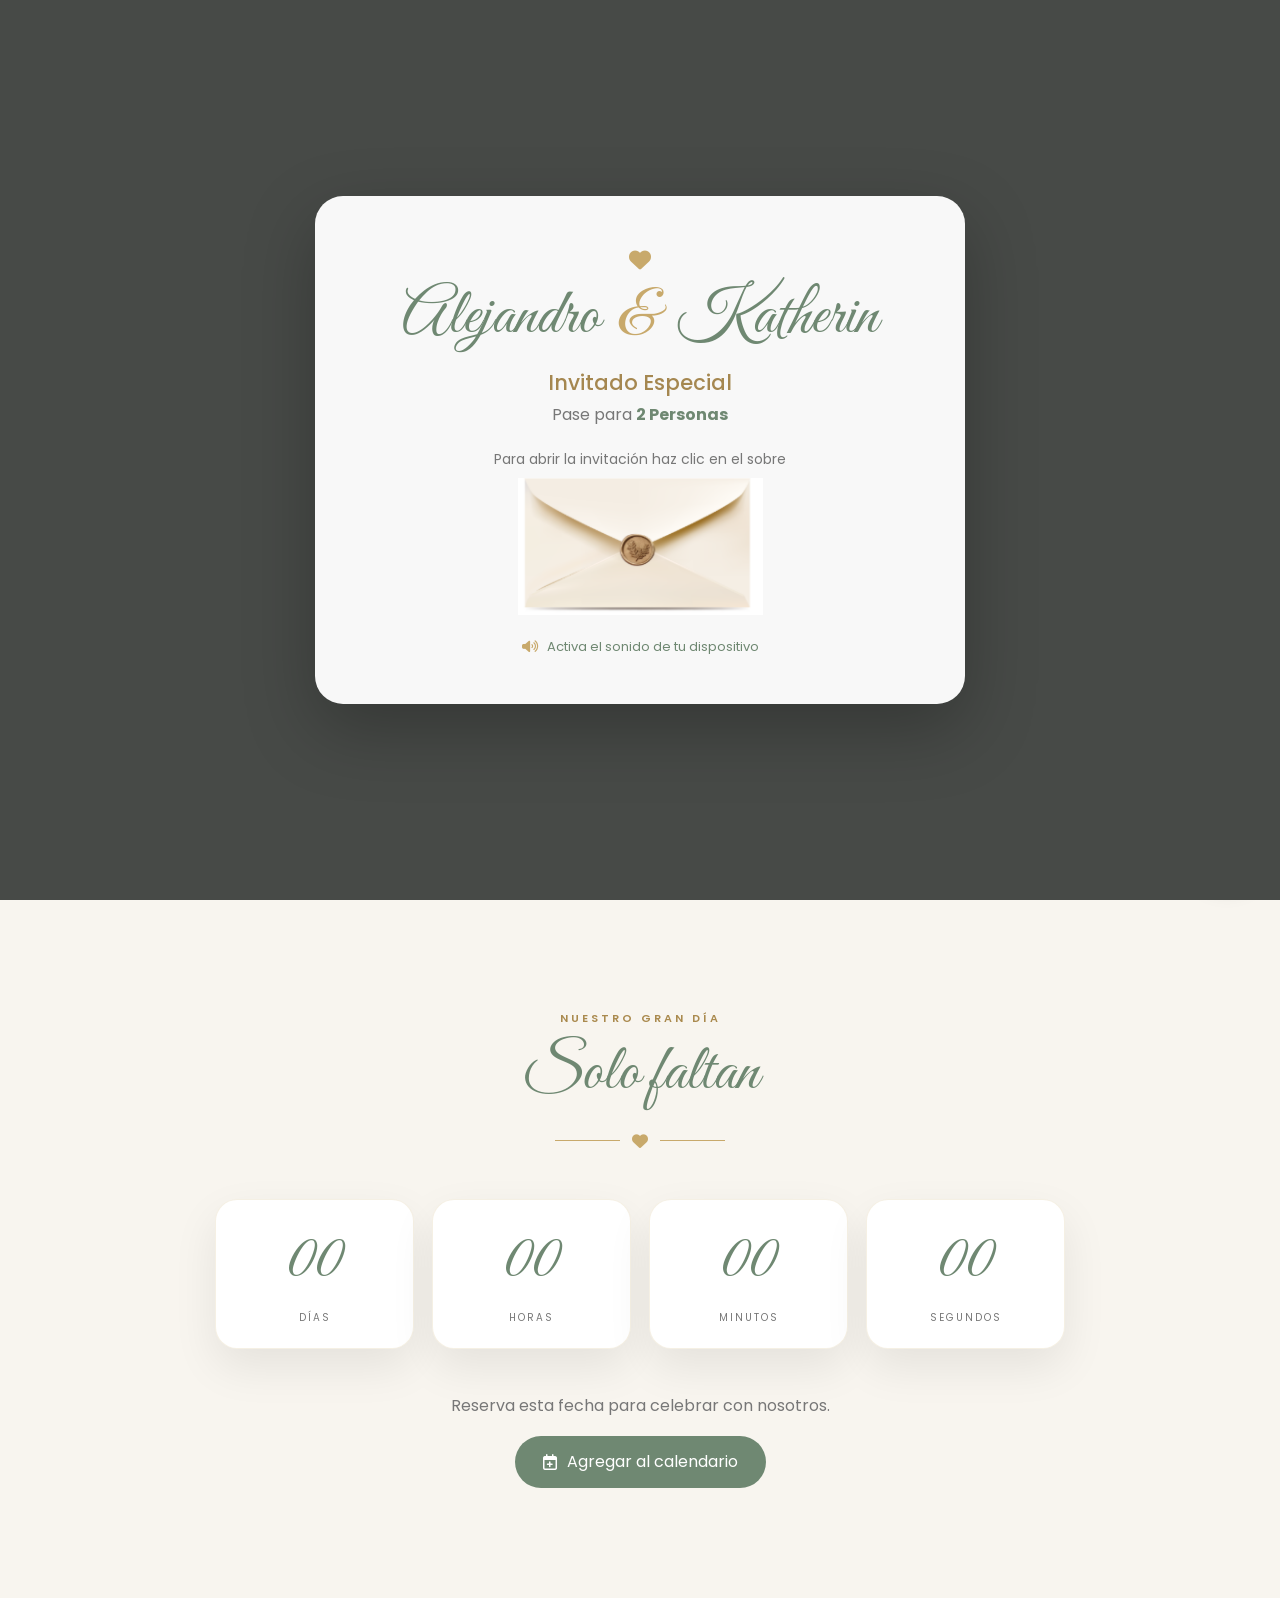
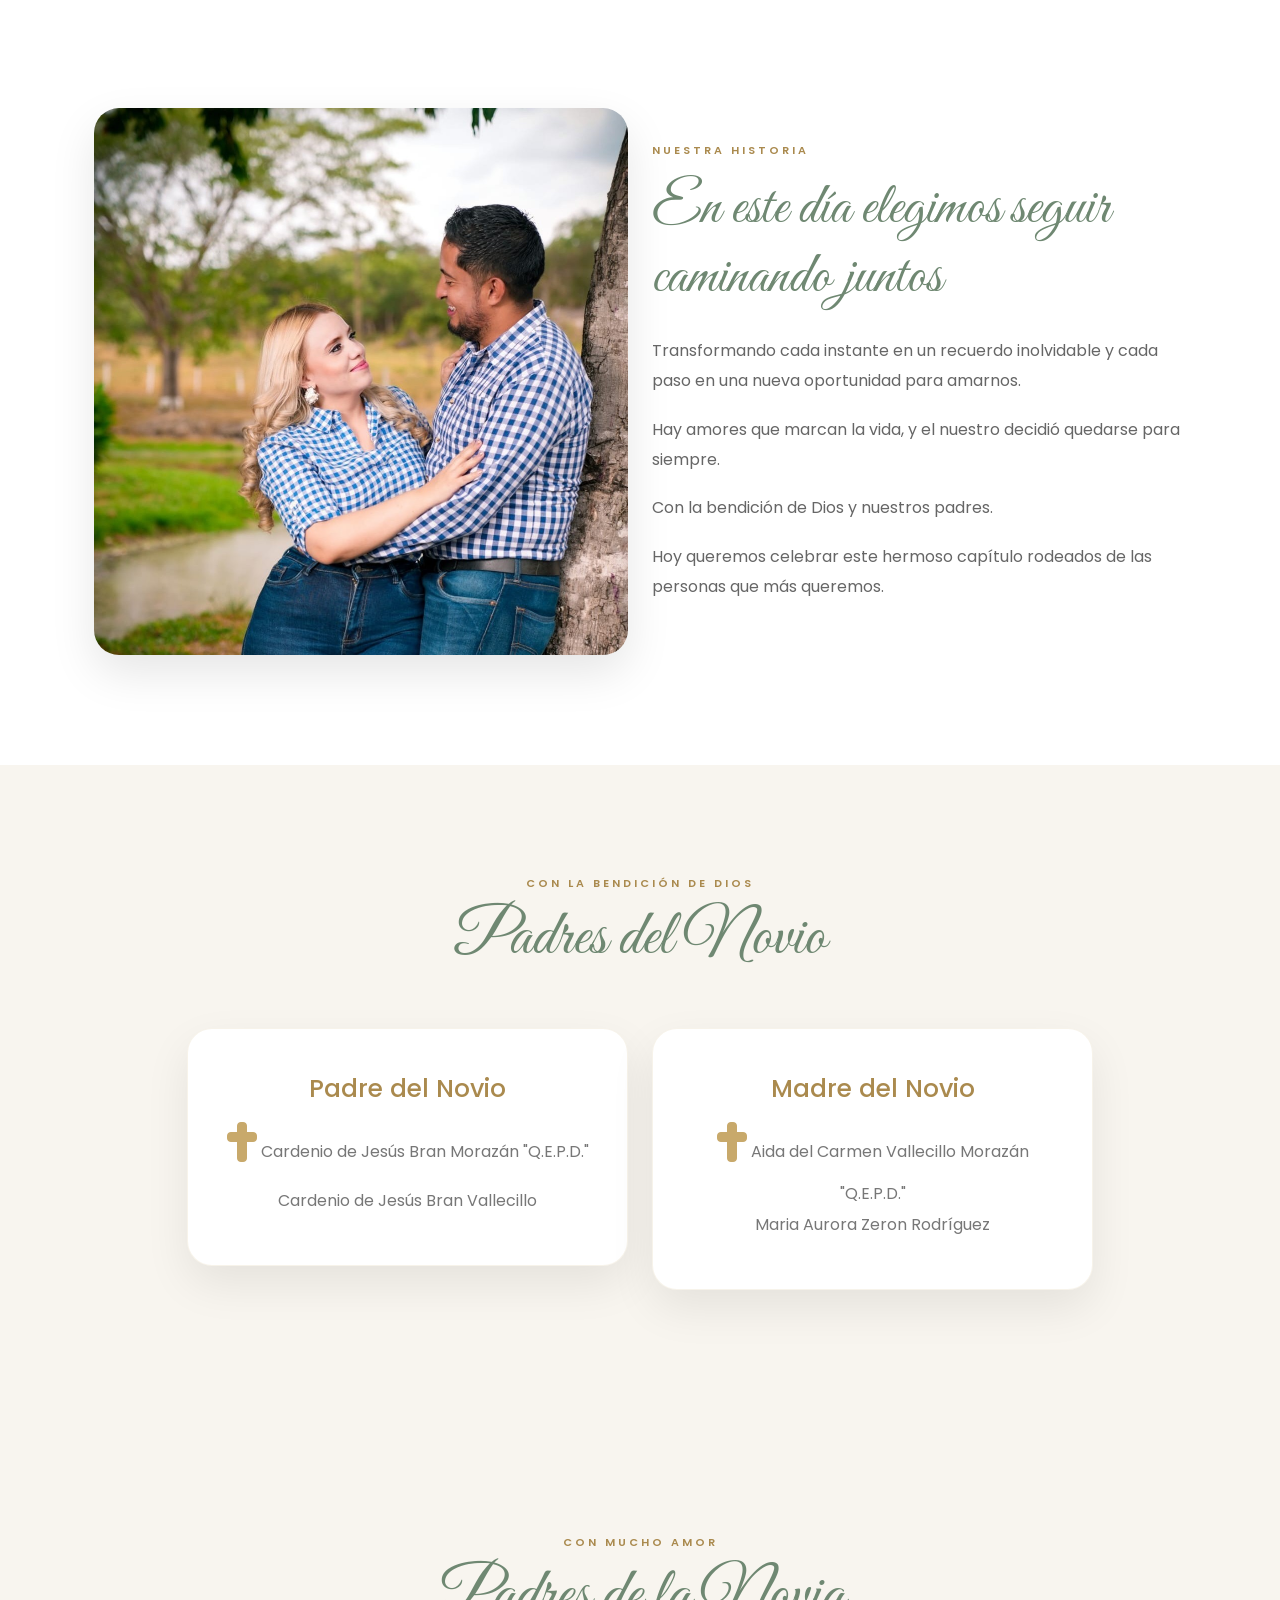
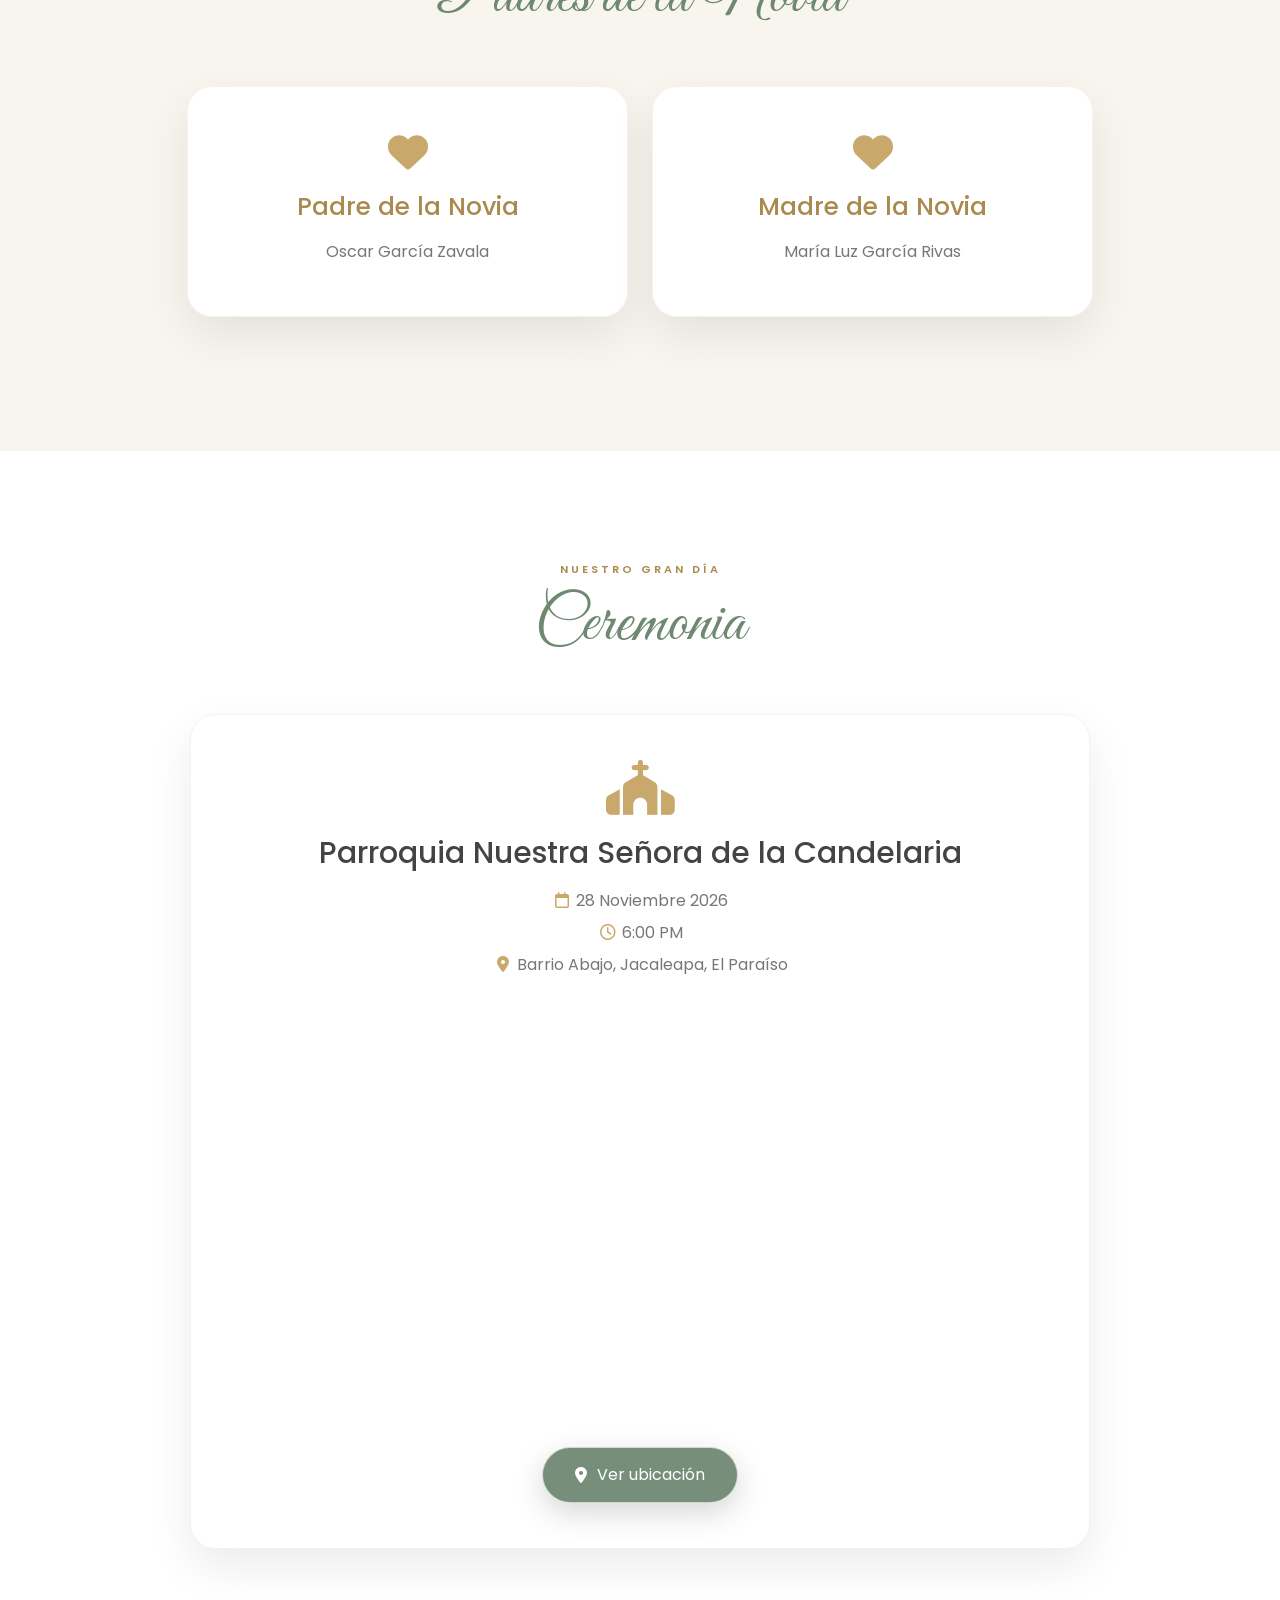
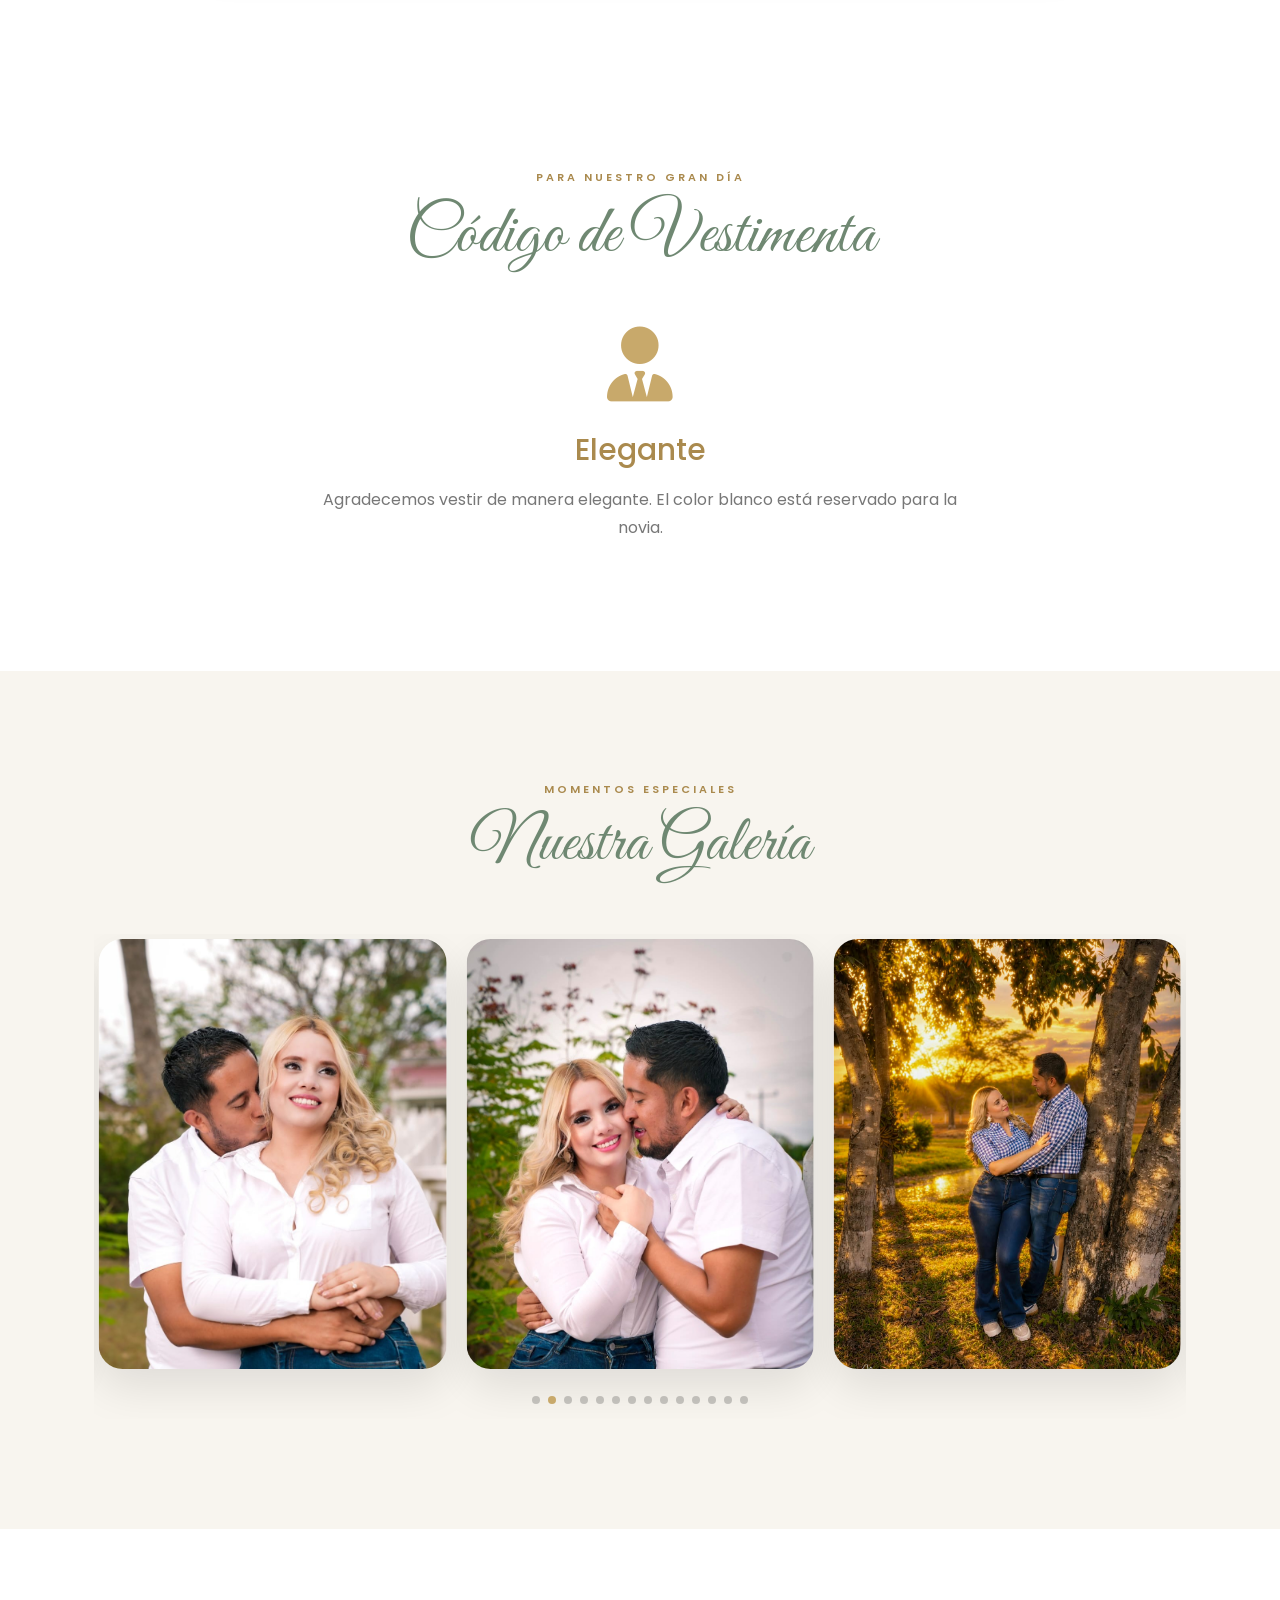
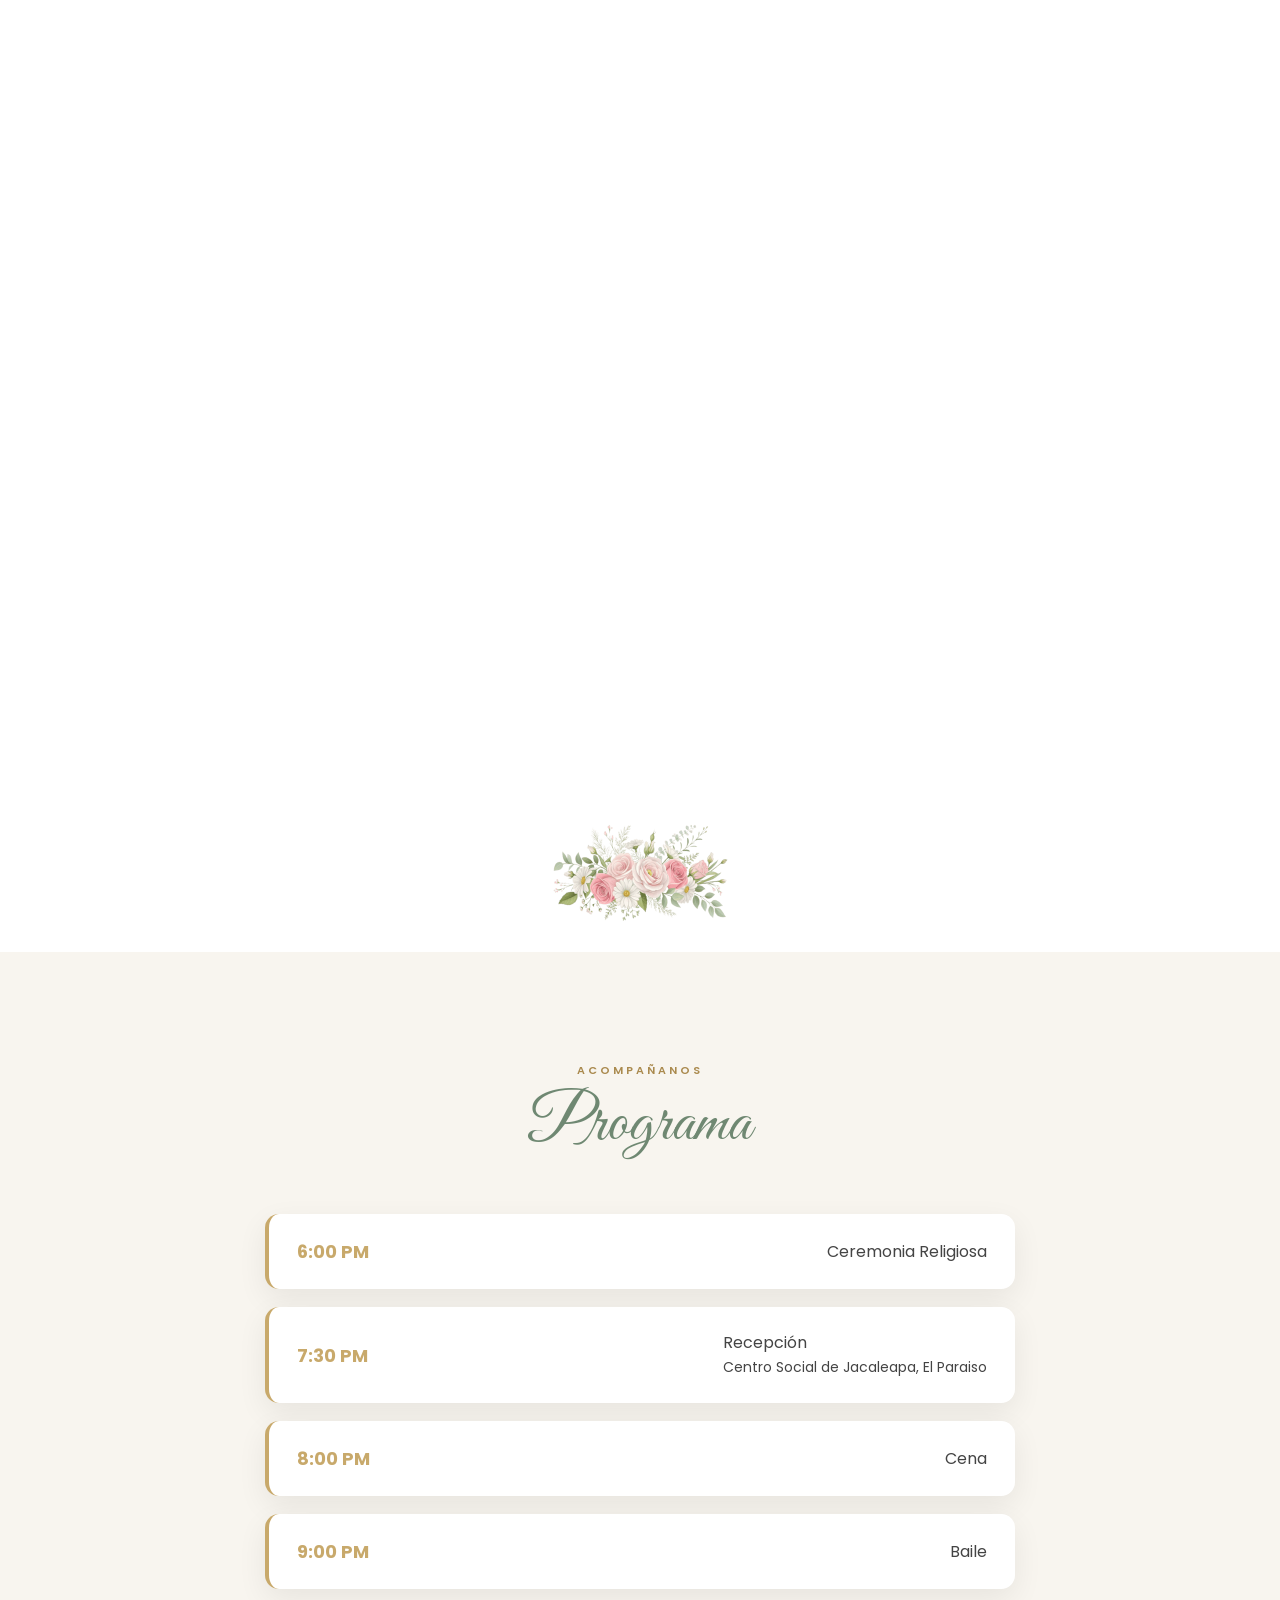
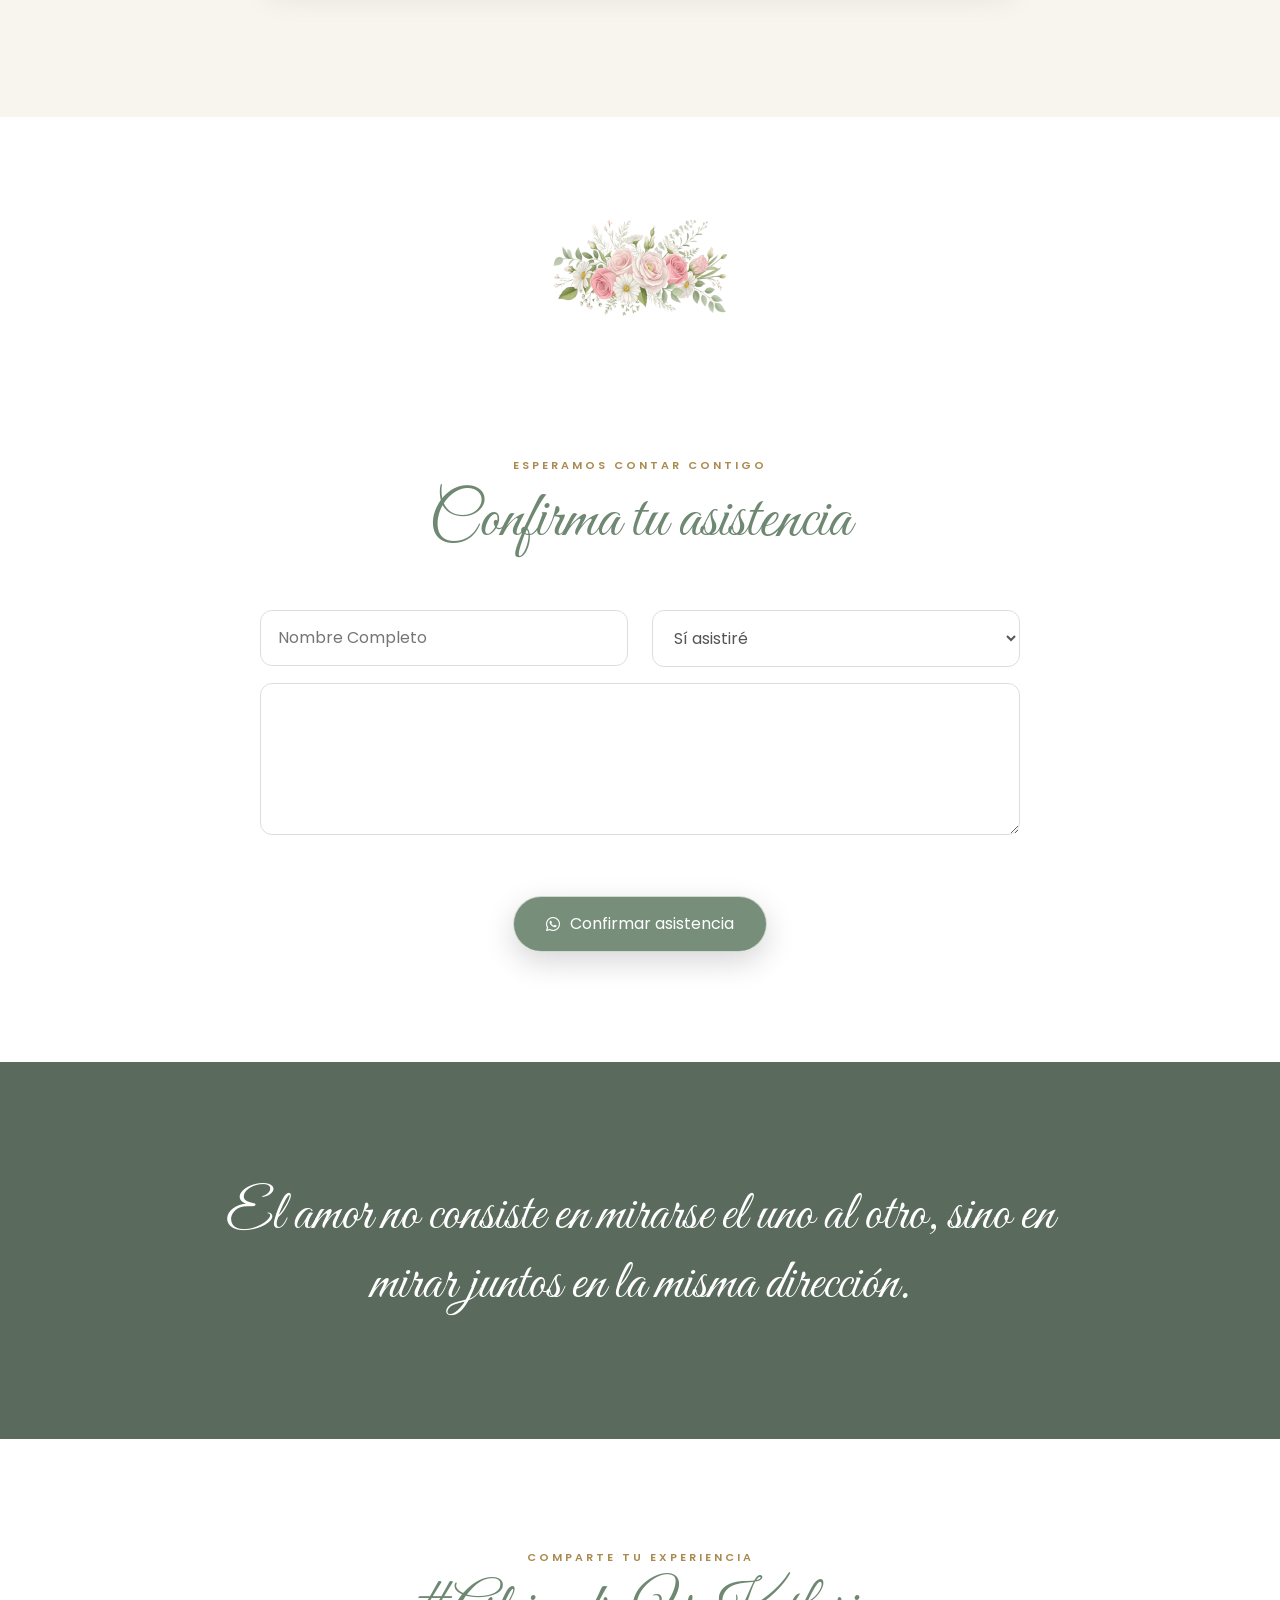
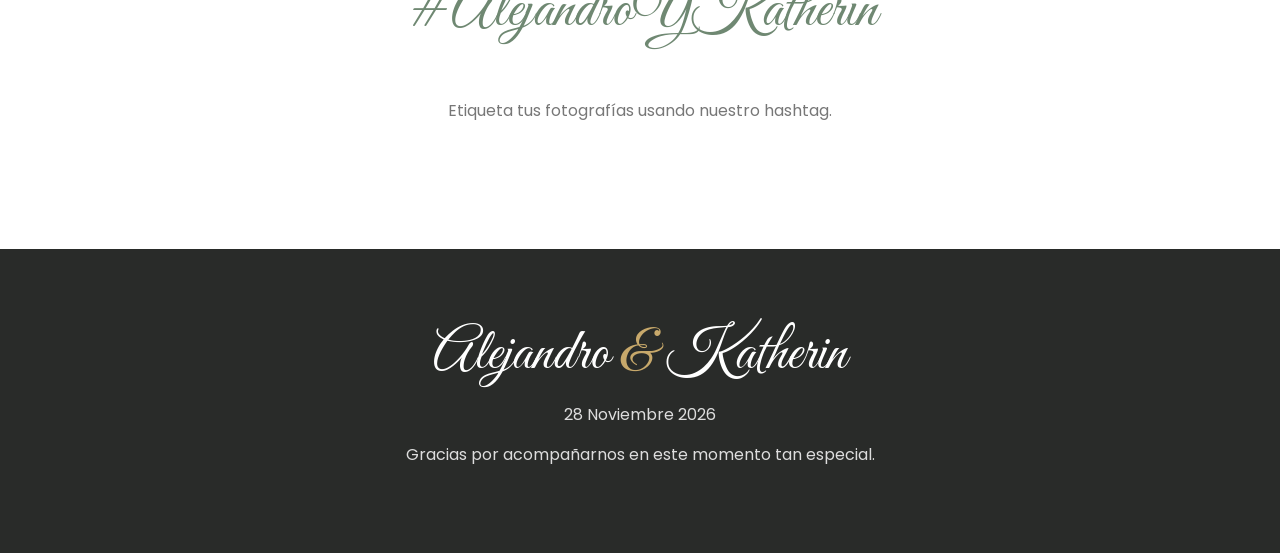
==== commit f3701438: "nuevos cambios" ====
--- a/index.html
+++ b/index.html
@@ -685,14 +685,14 @@
 
                             <i class="fa-solid fa-cross"></i>
 
-                            Cardenio Bran "Q.E.P.D."
+                            Cardenio de Jesús Bran Morazán "Q.E.P.D."
 
                         </p>
 
 
                         <p>
 
-                            Cardenio Bran Vallecillo
+                            Cardenio de Jesús Bran Vallecillo
 
                         </p>
 
@@ -725,14 +725,14 @@
 
                             <i class="fa-solid fa-cross"></i>
 
-                            Aida Vallecillo "Q.E.P.D."
+                            Aida del Carmen Vallecillo Morazán "Q.E.P.D."
 
                         </p>
 
 
                         <p>
 
-                            Maria Aurora Zeron
+                            Maria Aurora Zeron Rodríguez
 
                         </p>
 
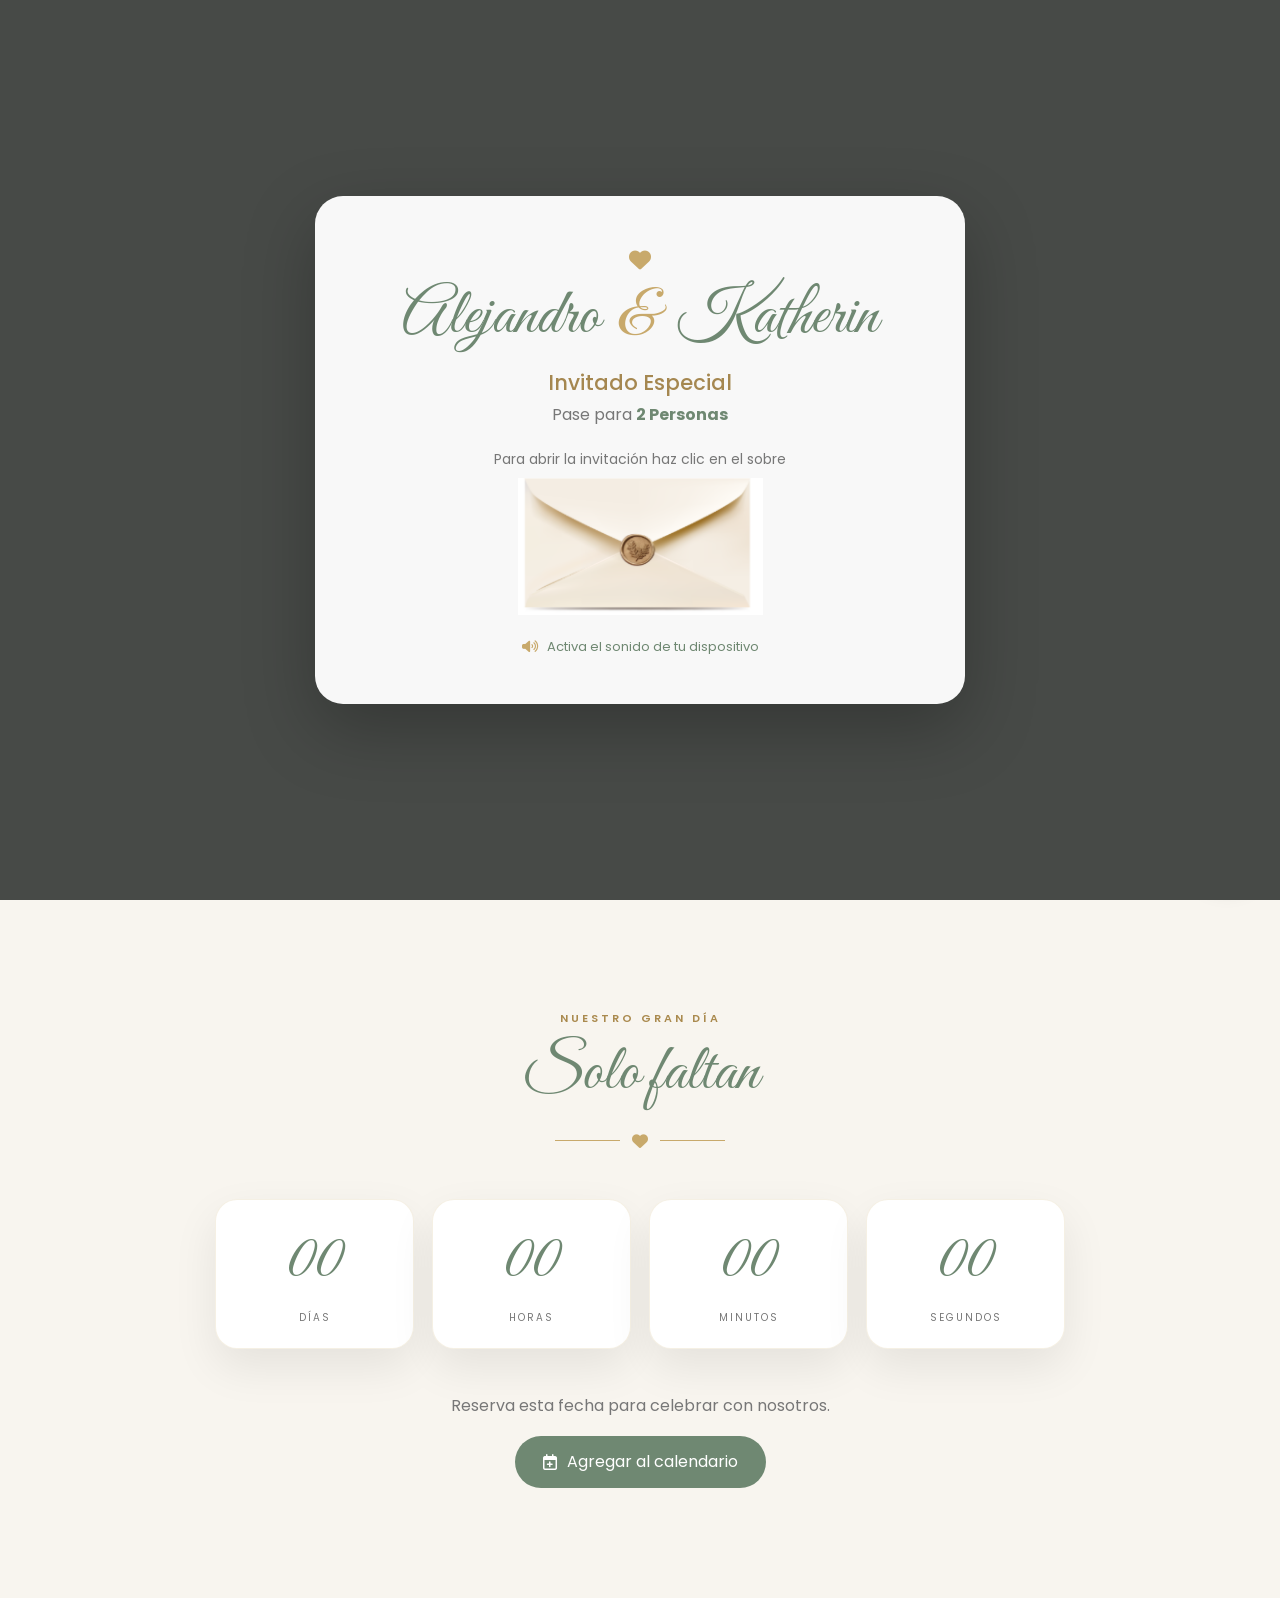
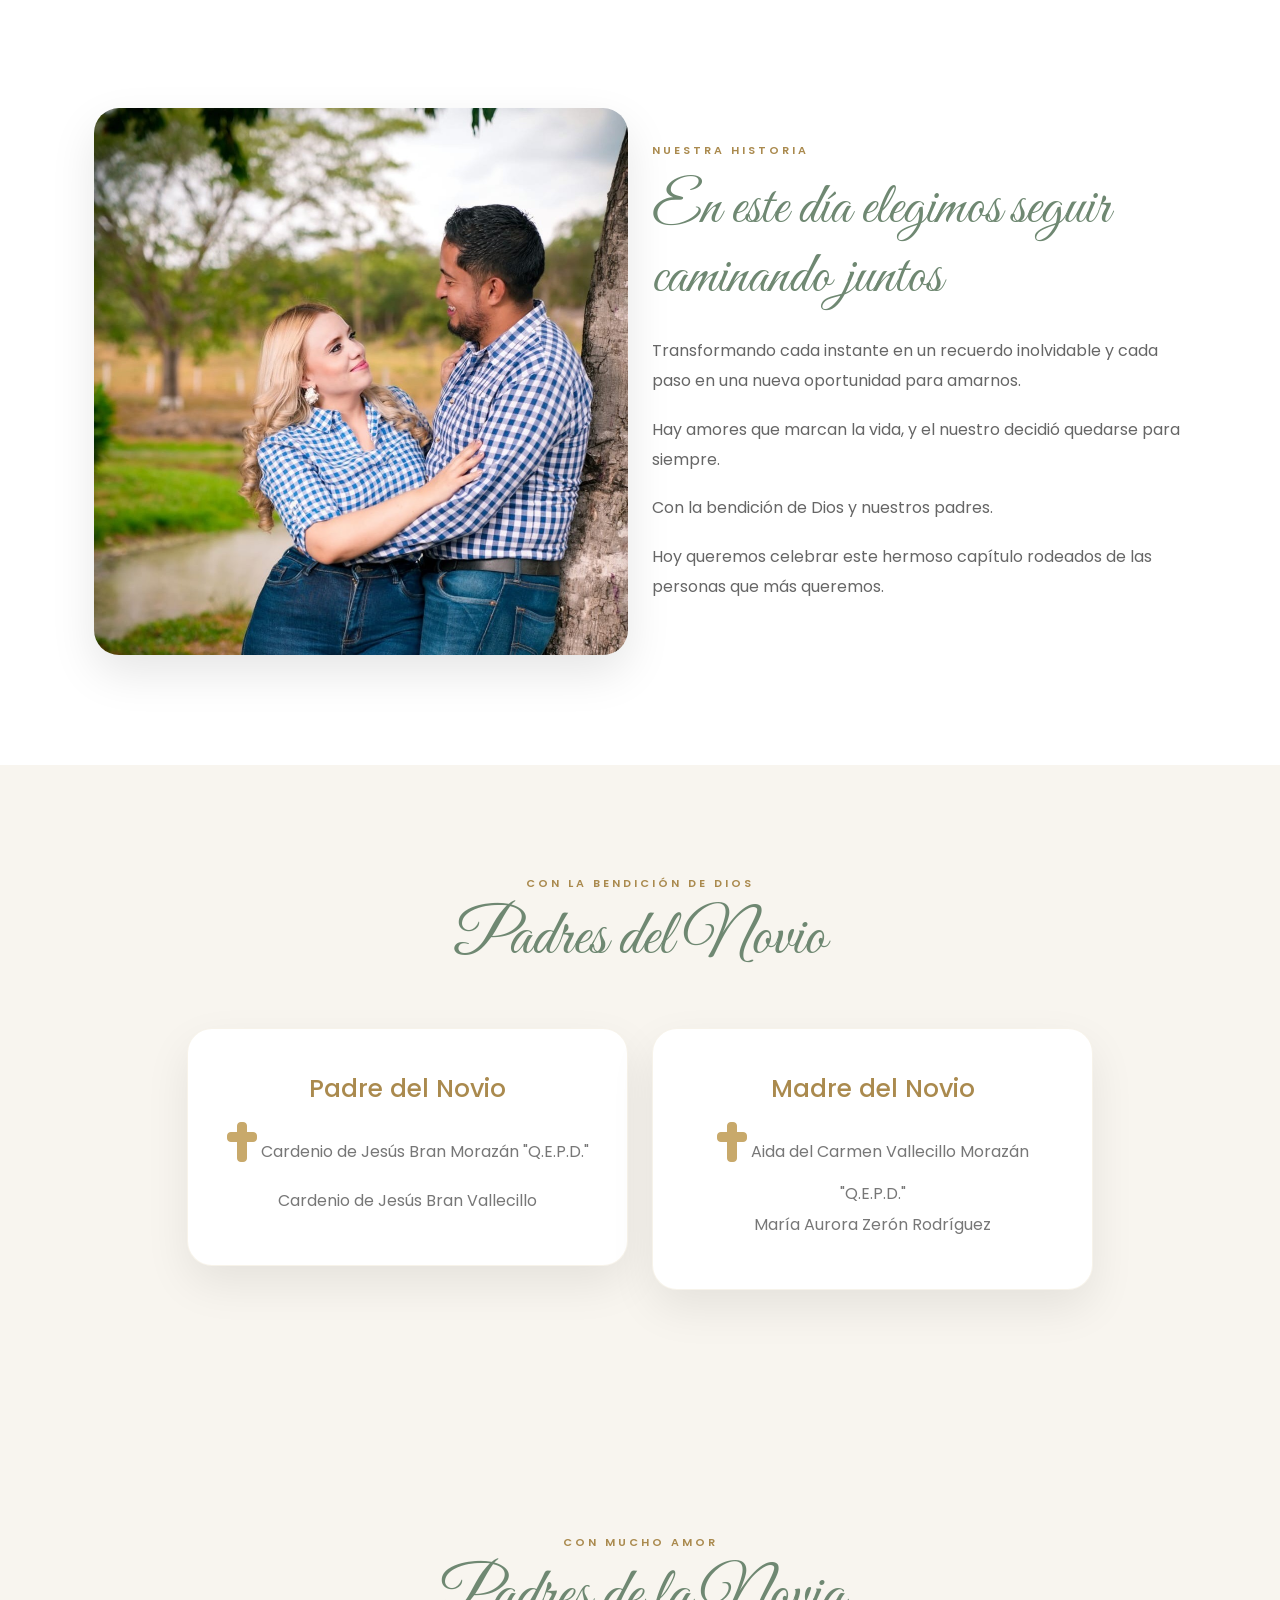
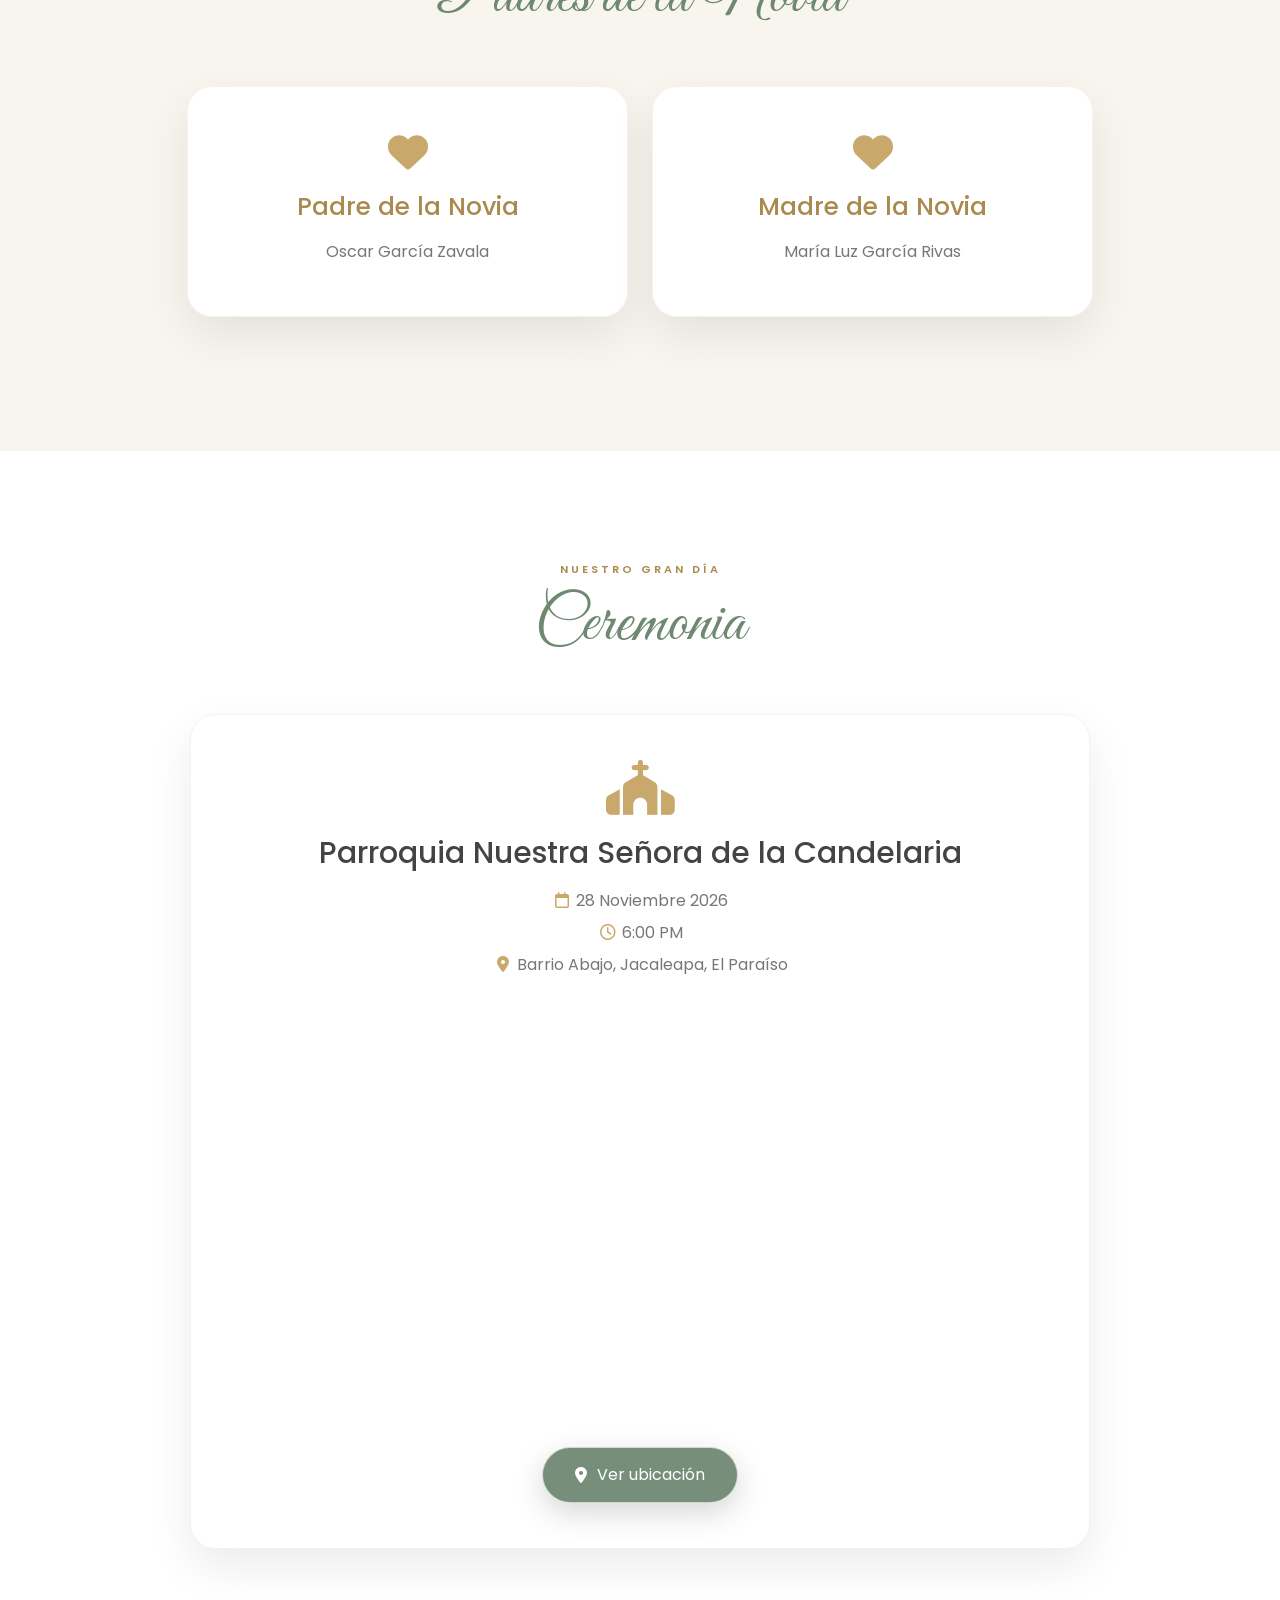
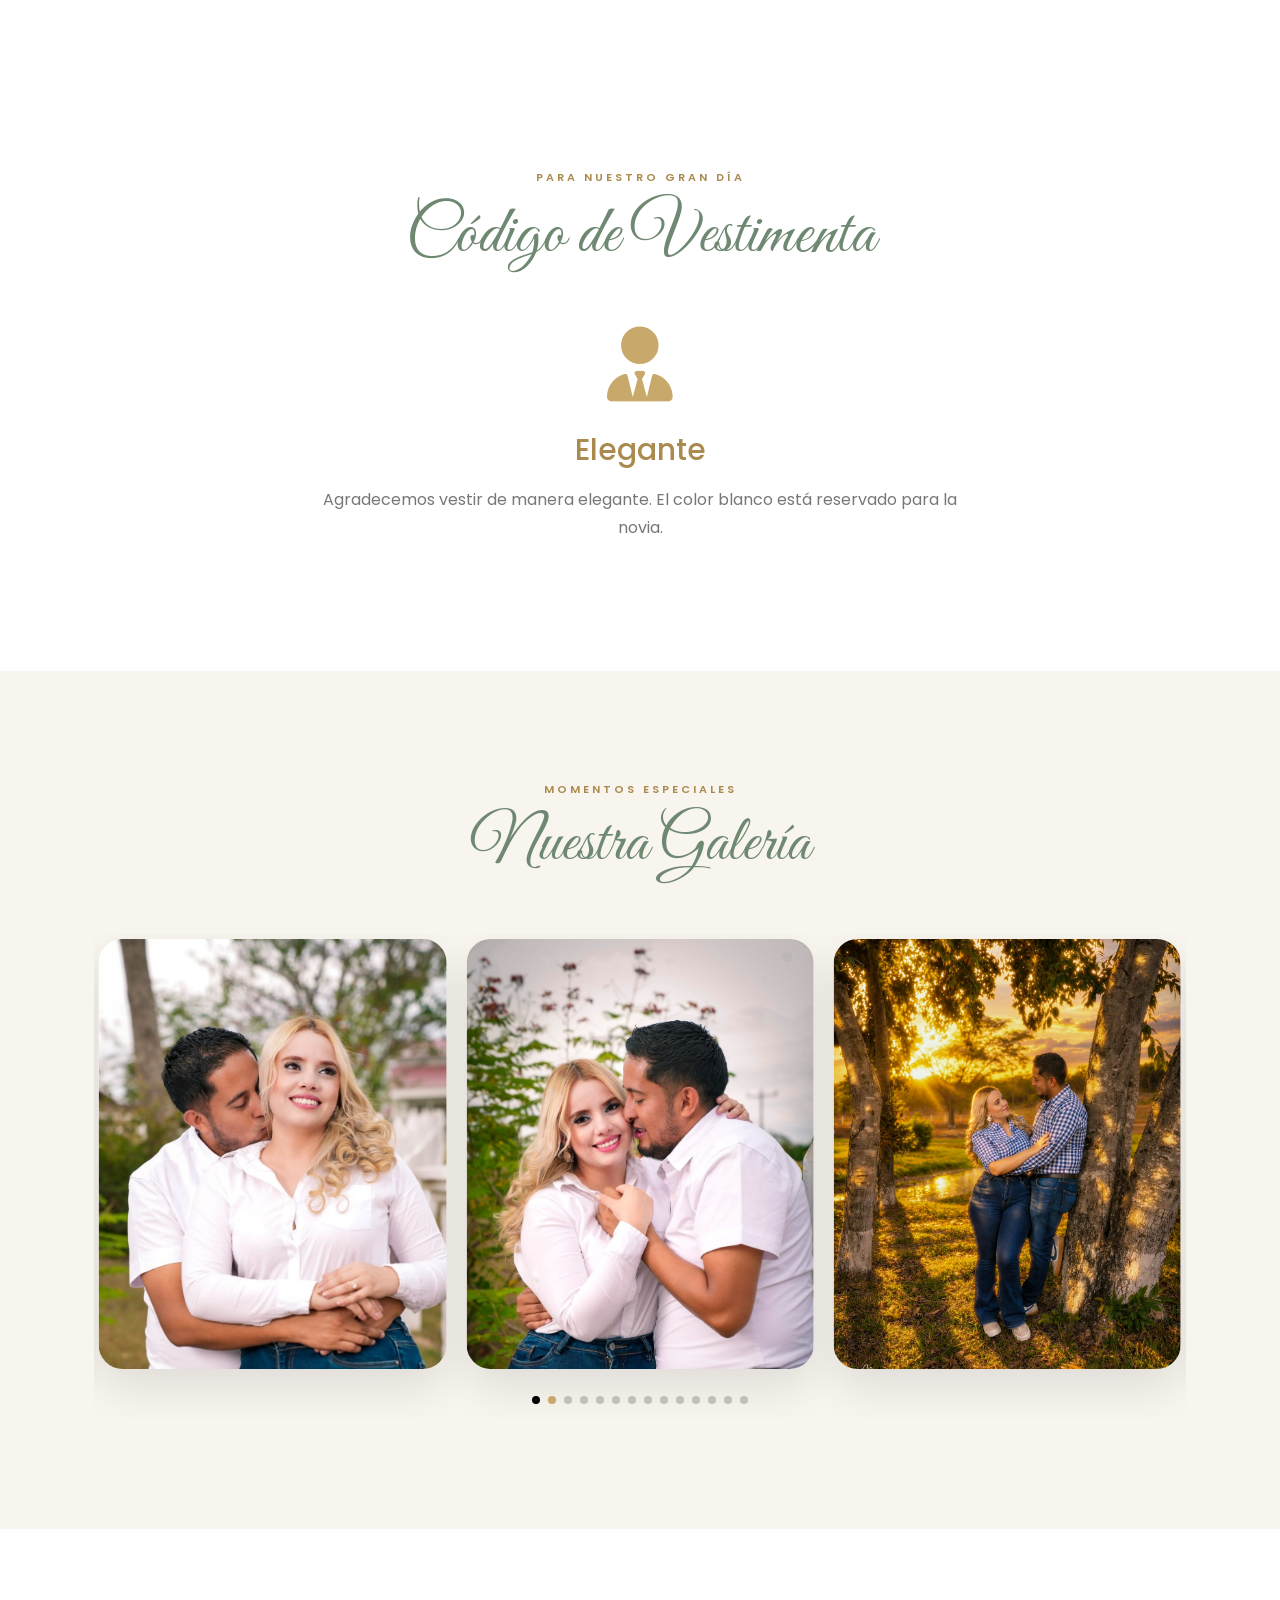
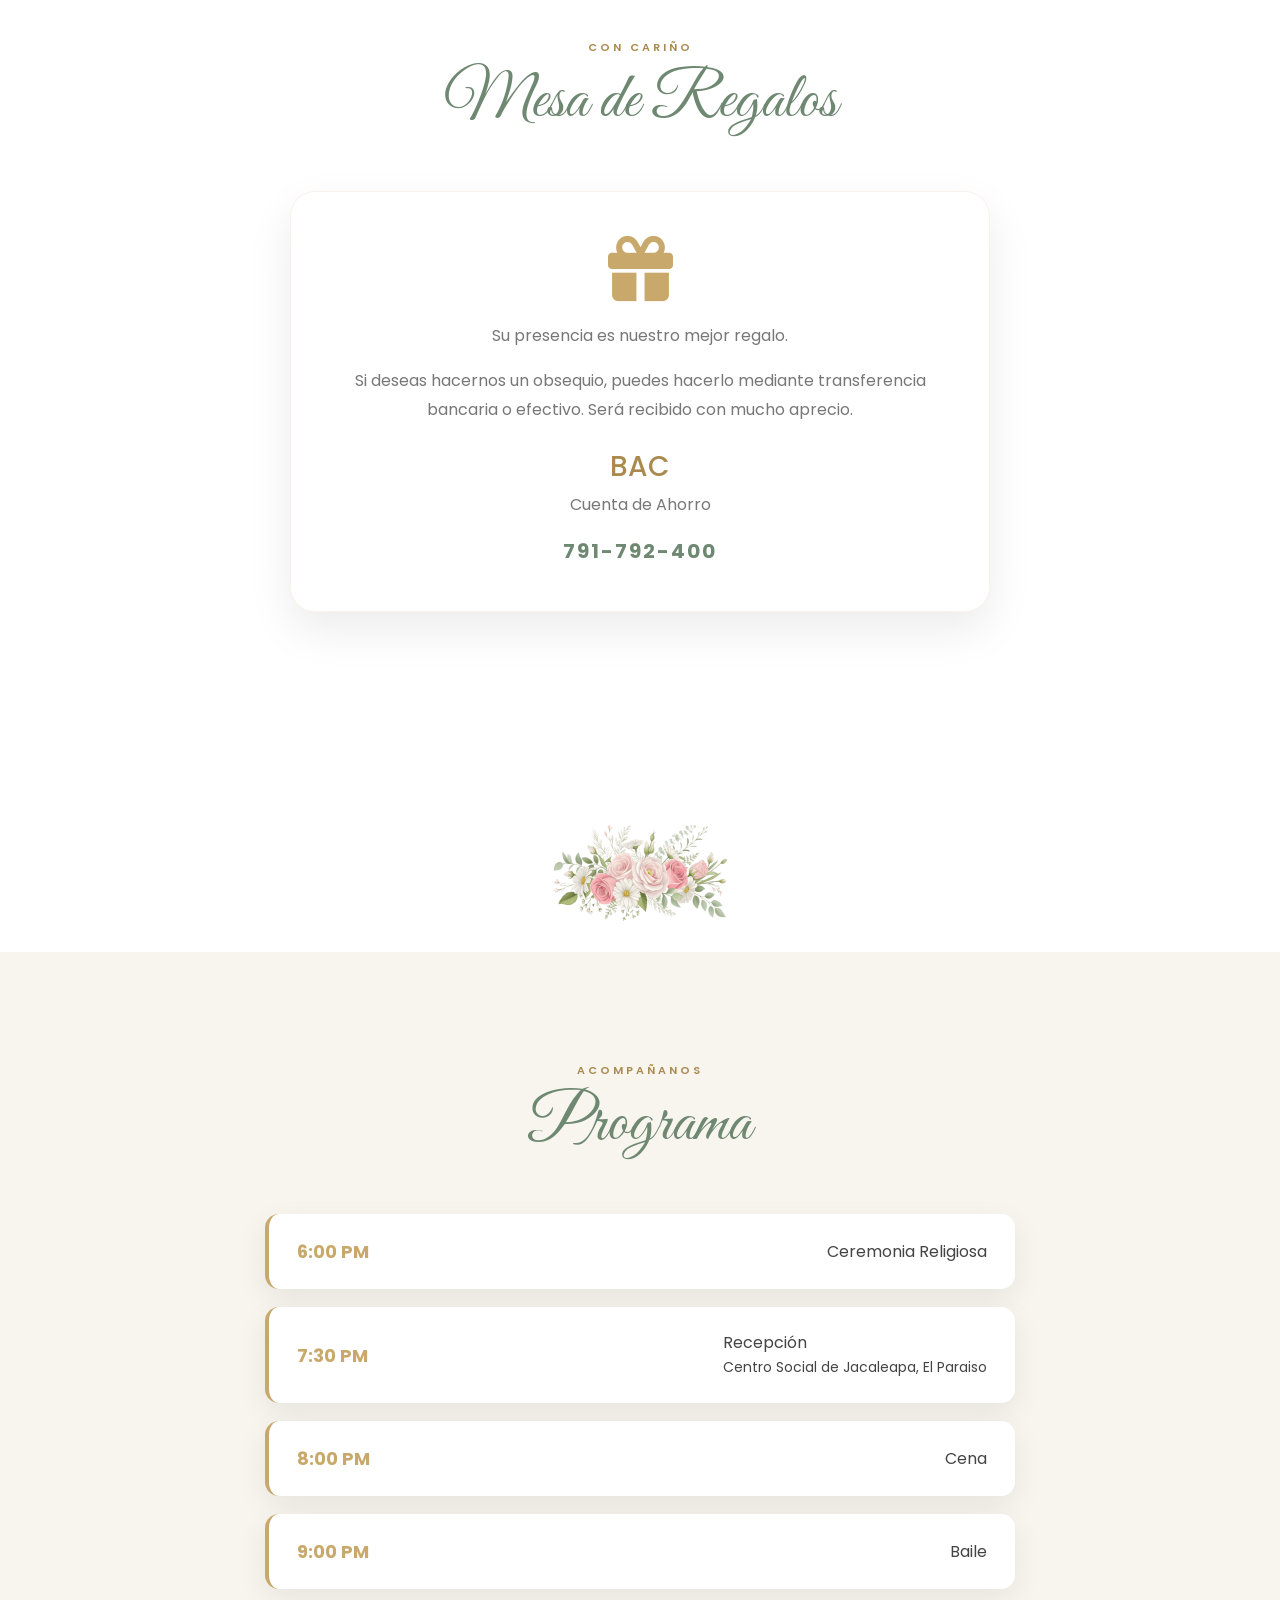
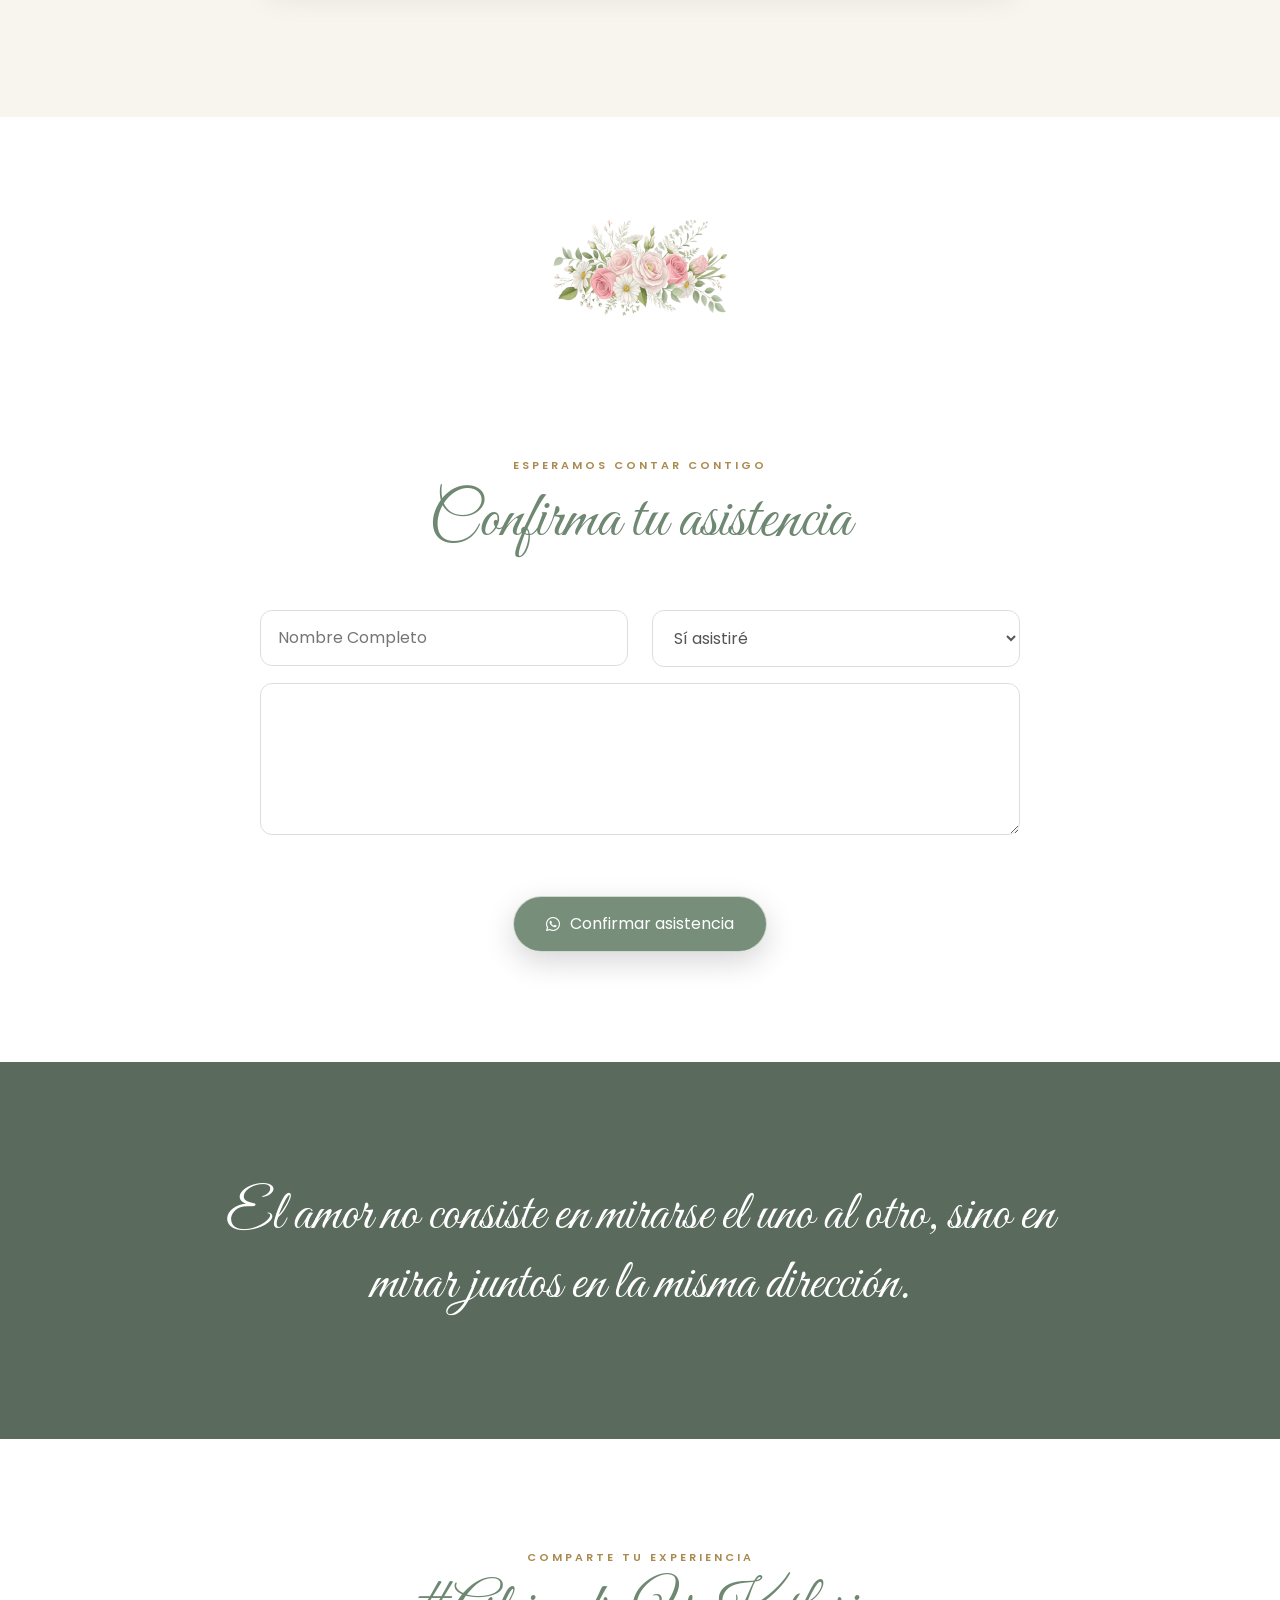
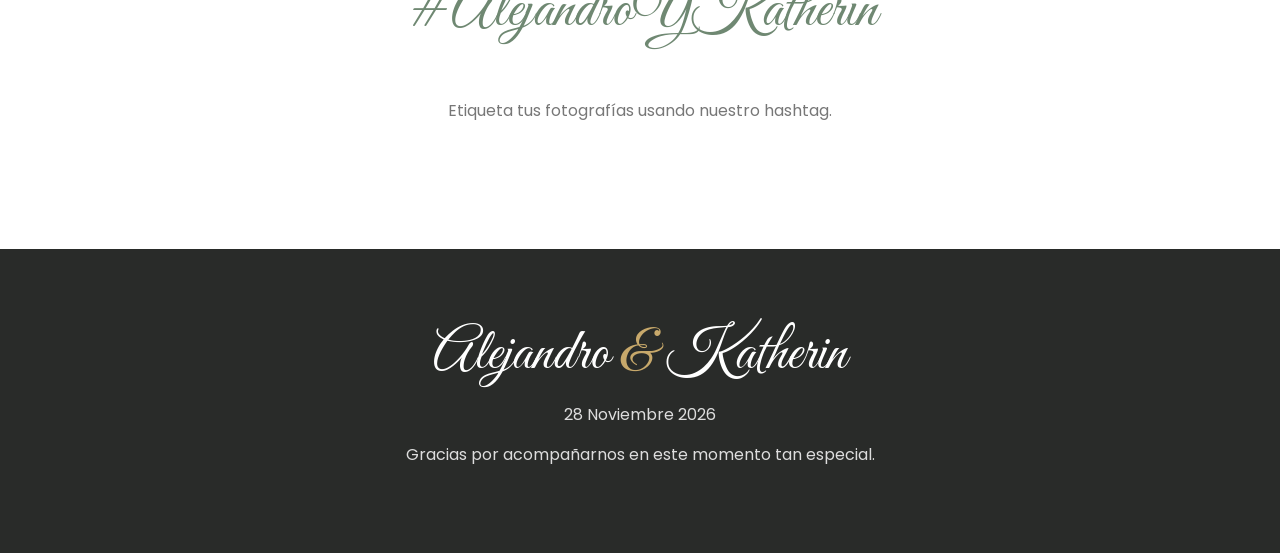
==== commit d8f2e06b: "nuevos cambios" ====
--- a/index.html
+++ b/index.html
@@ -732,7 +732,7 @@
 
                         <p>
 
-                            Maria Aurora Zeron Rodríguez
+                            María Aurora Zerón Rodríguez
 
                         </p>
 
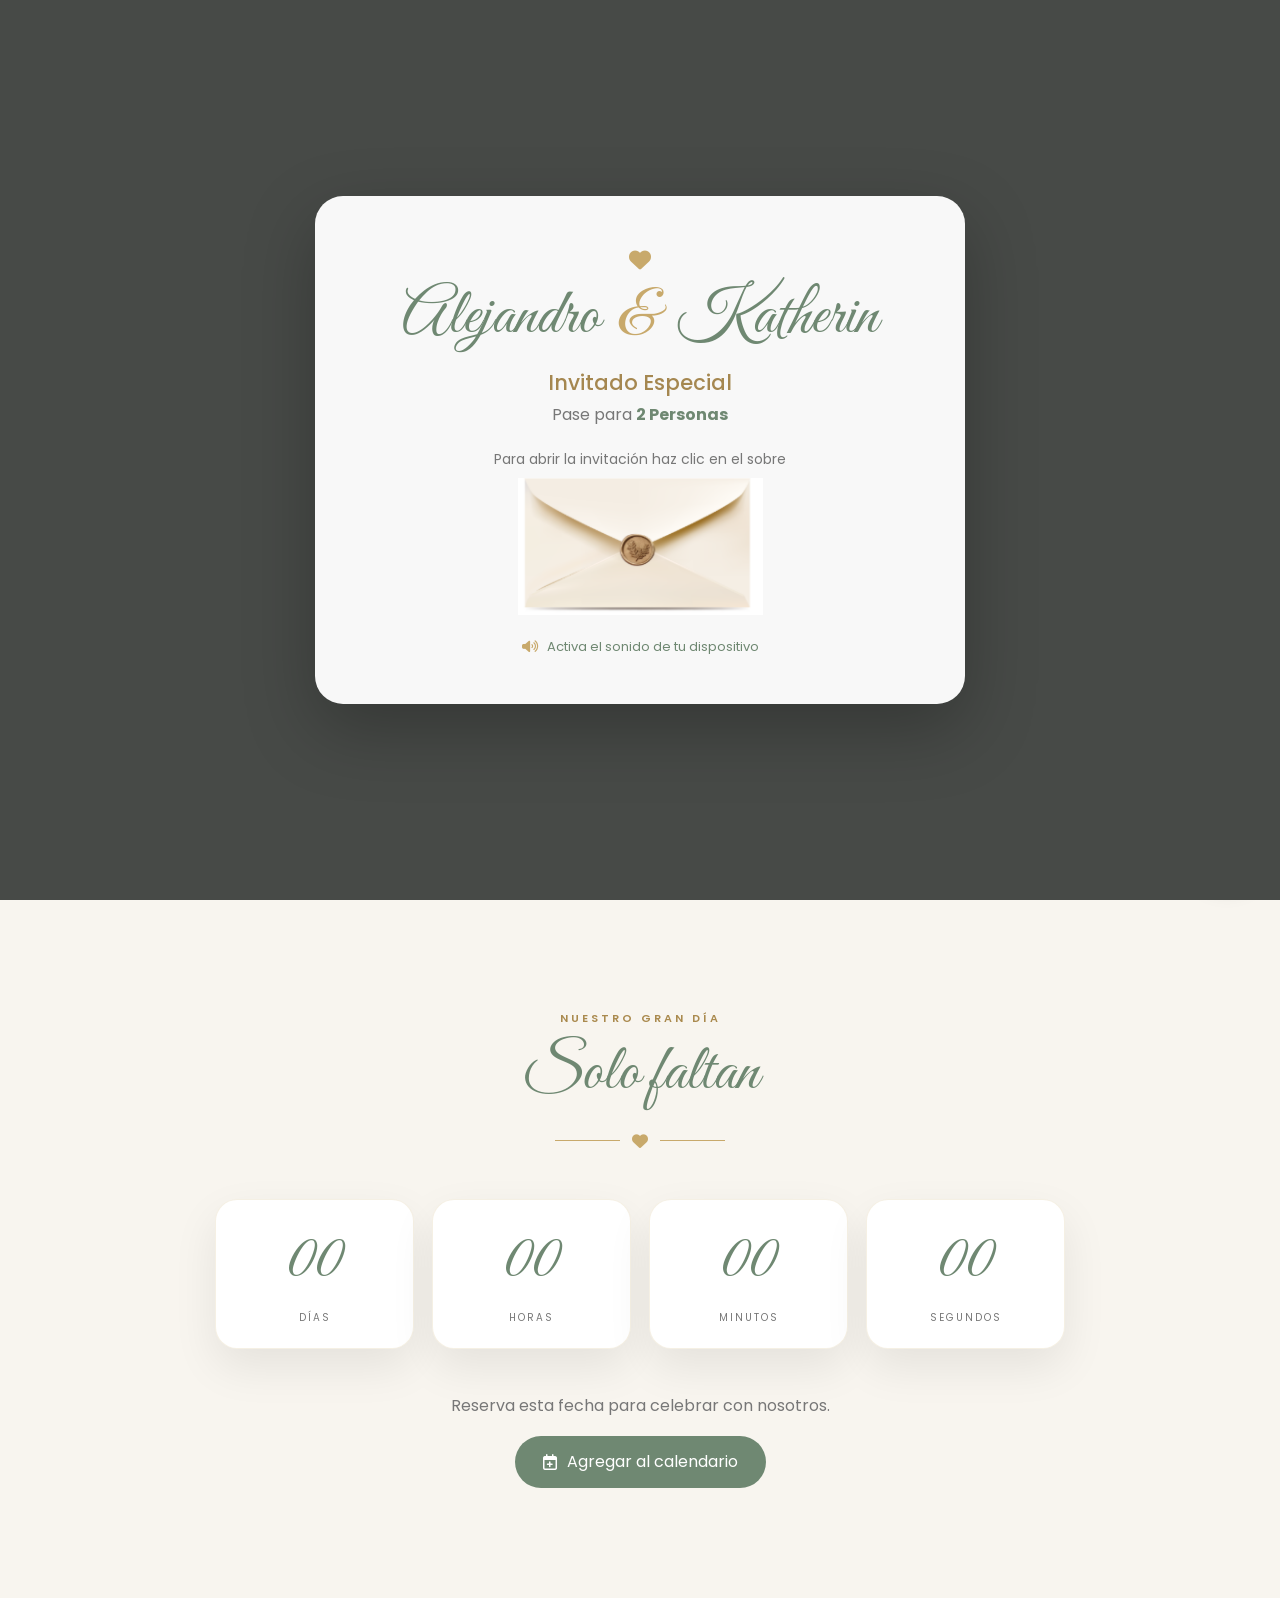
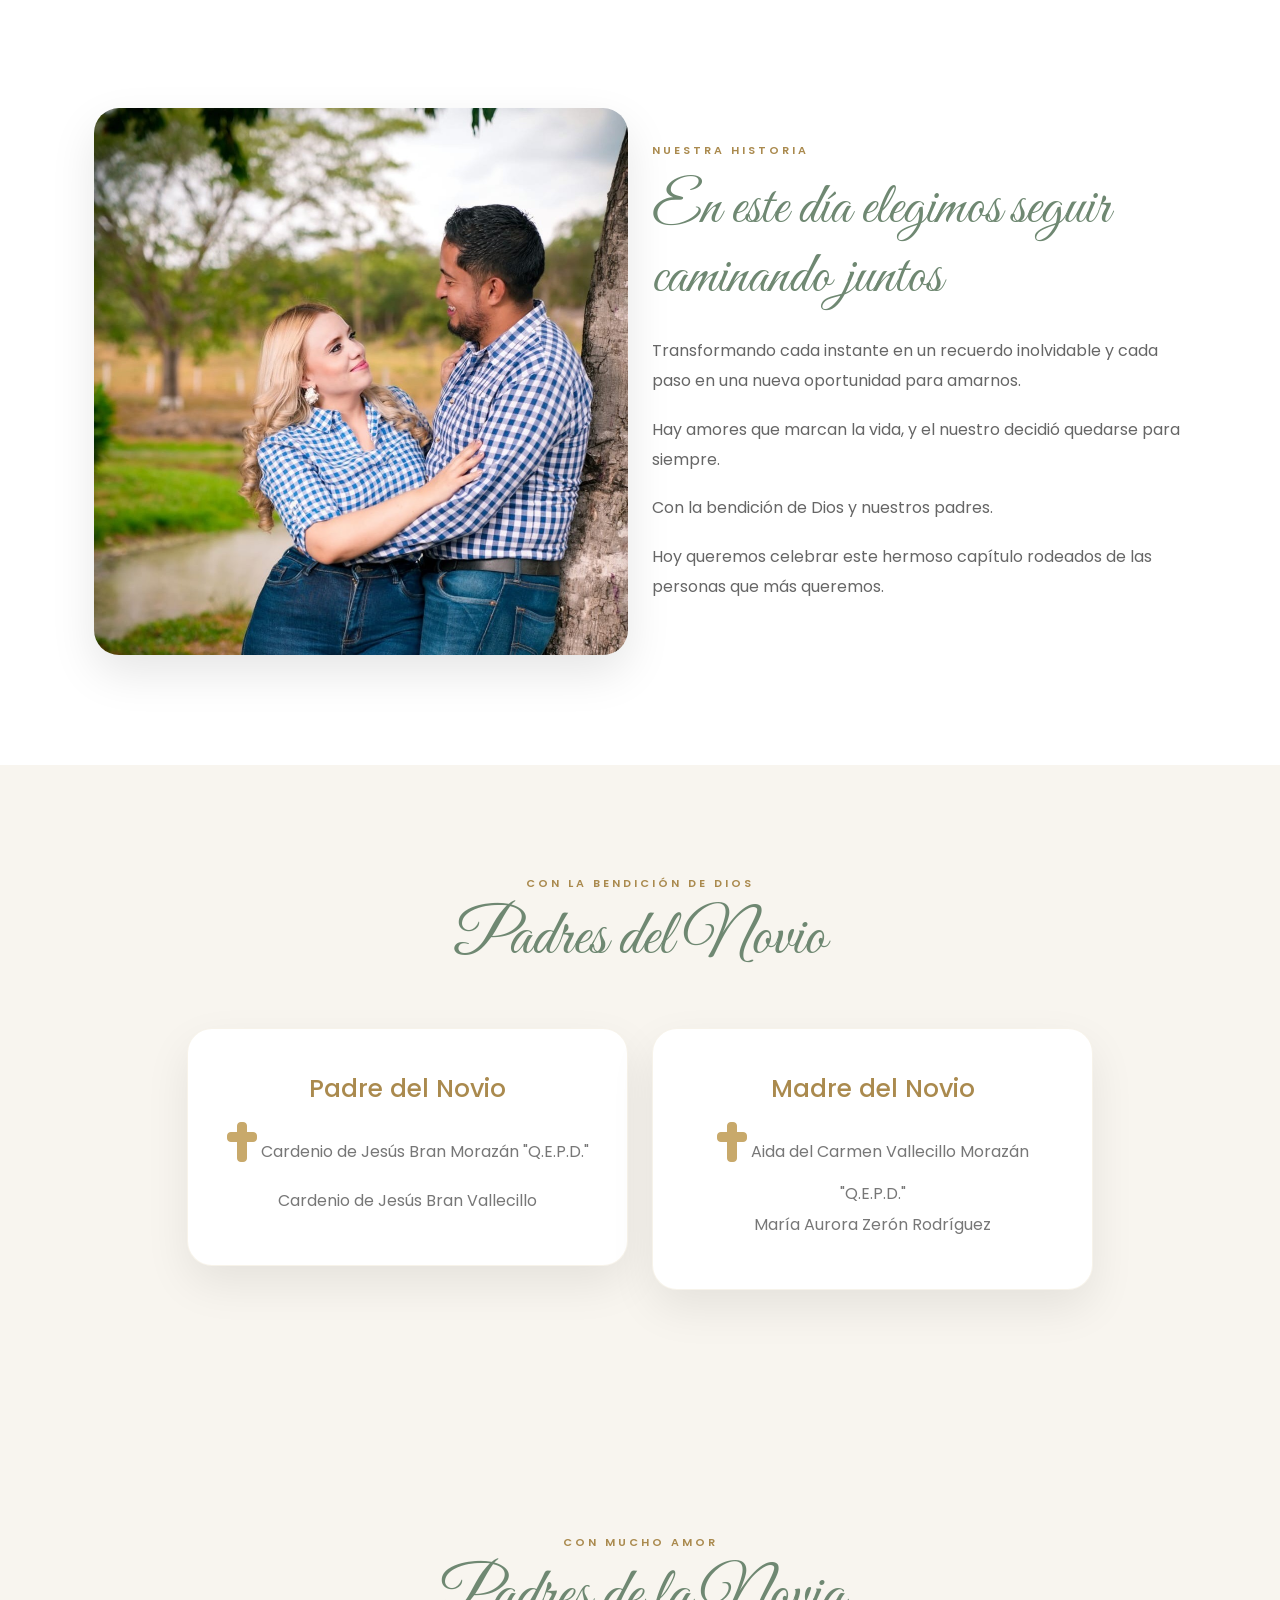
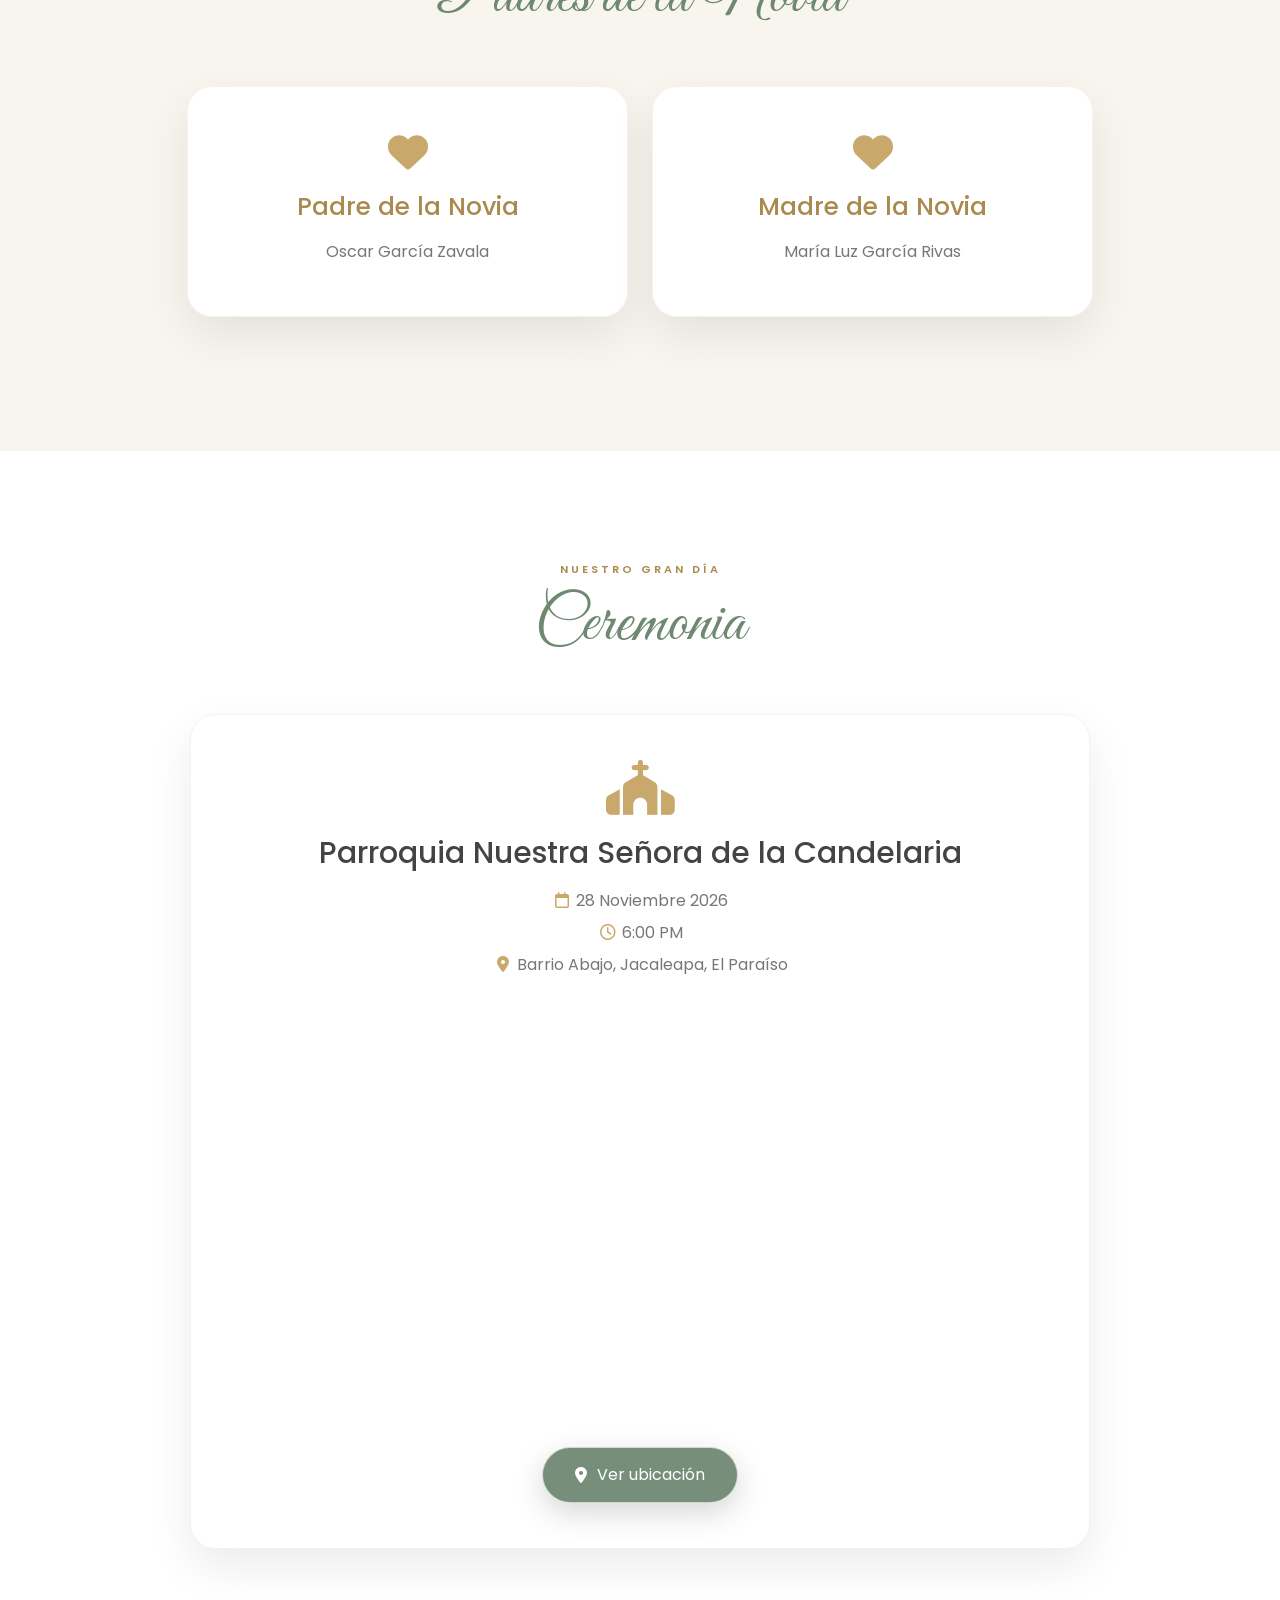
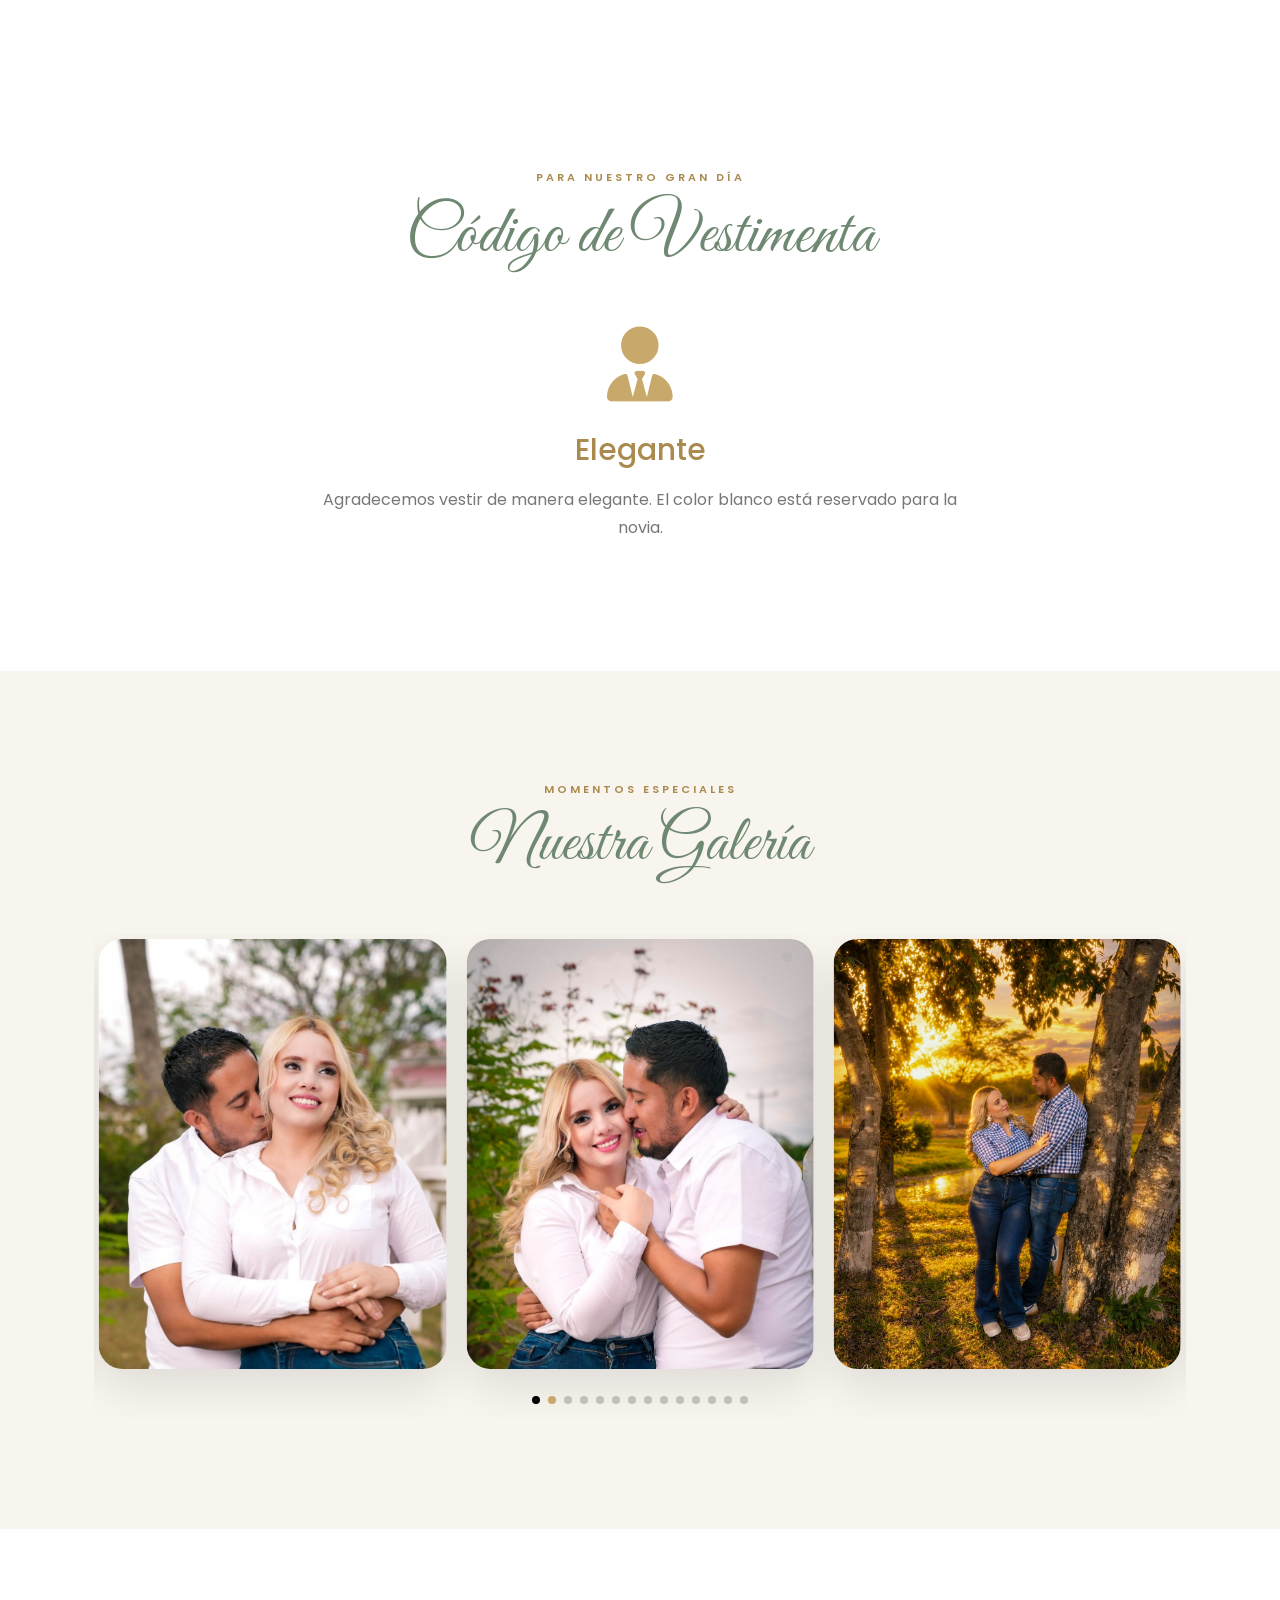
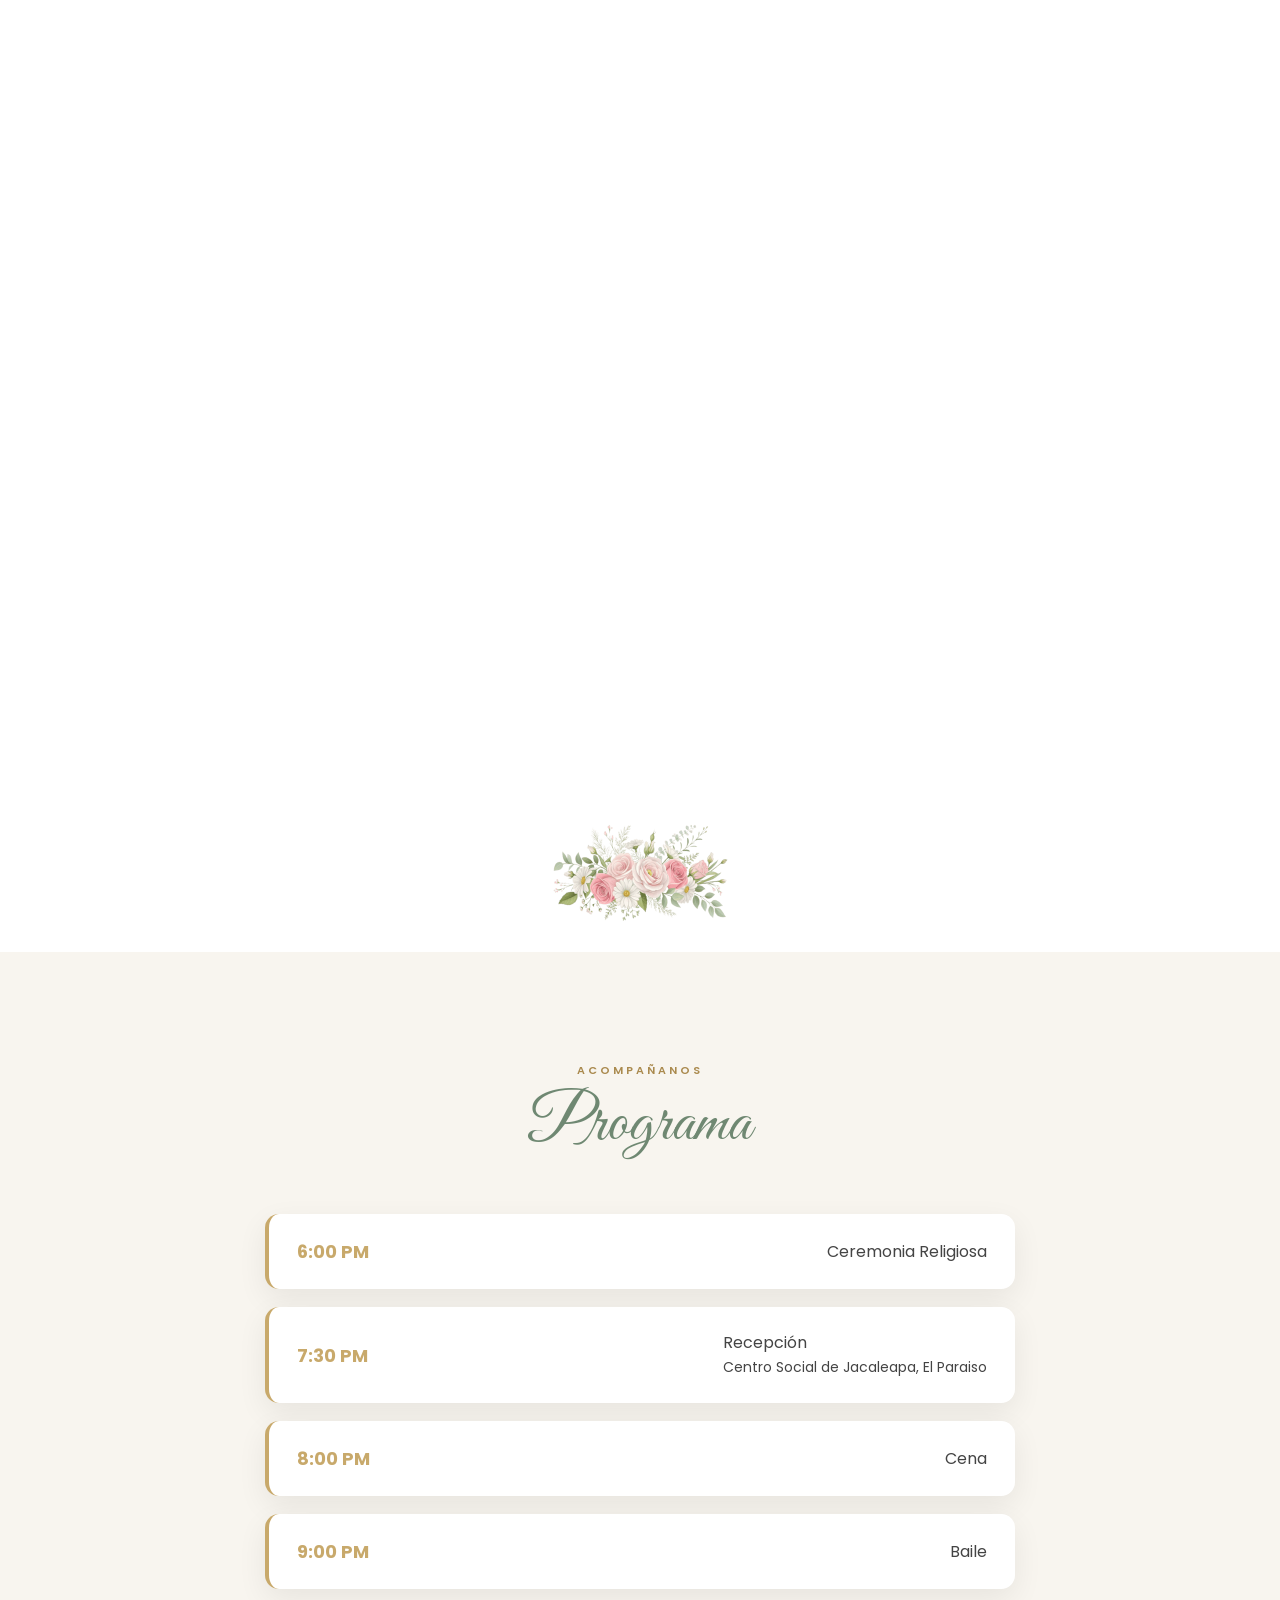
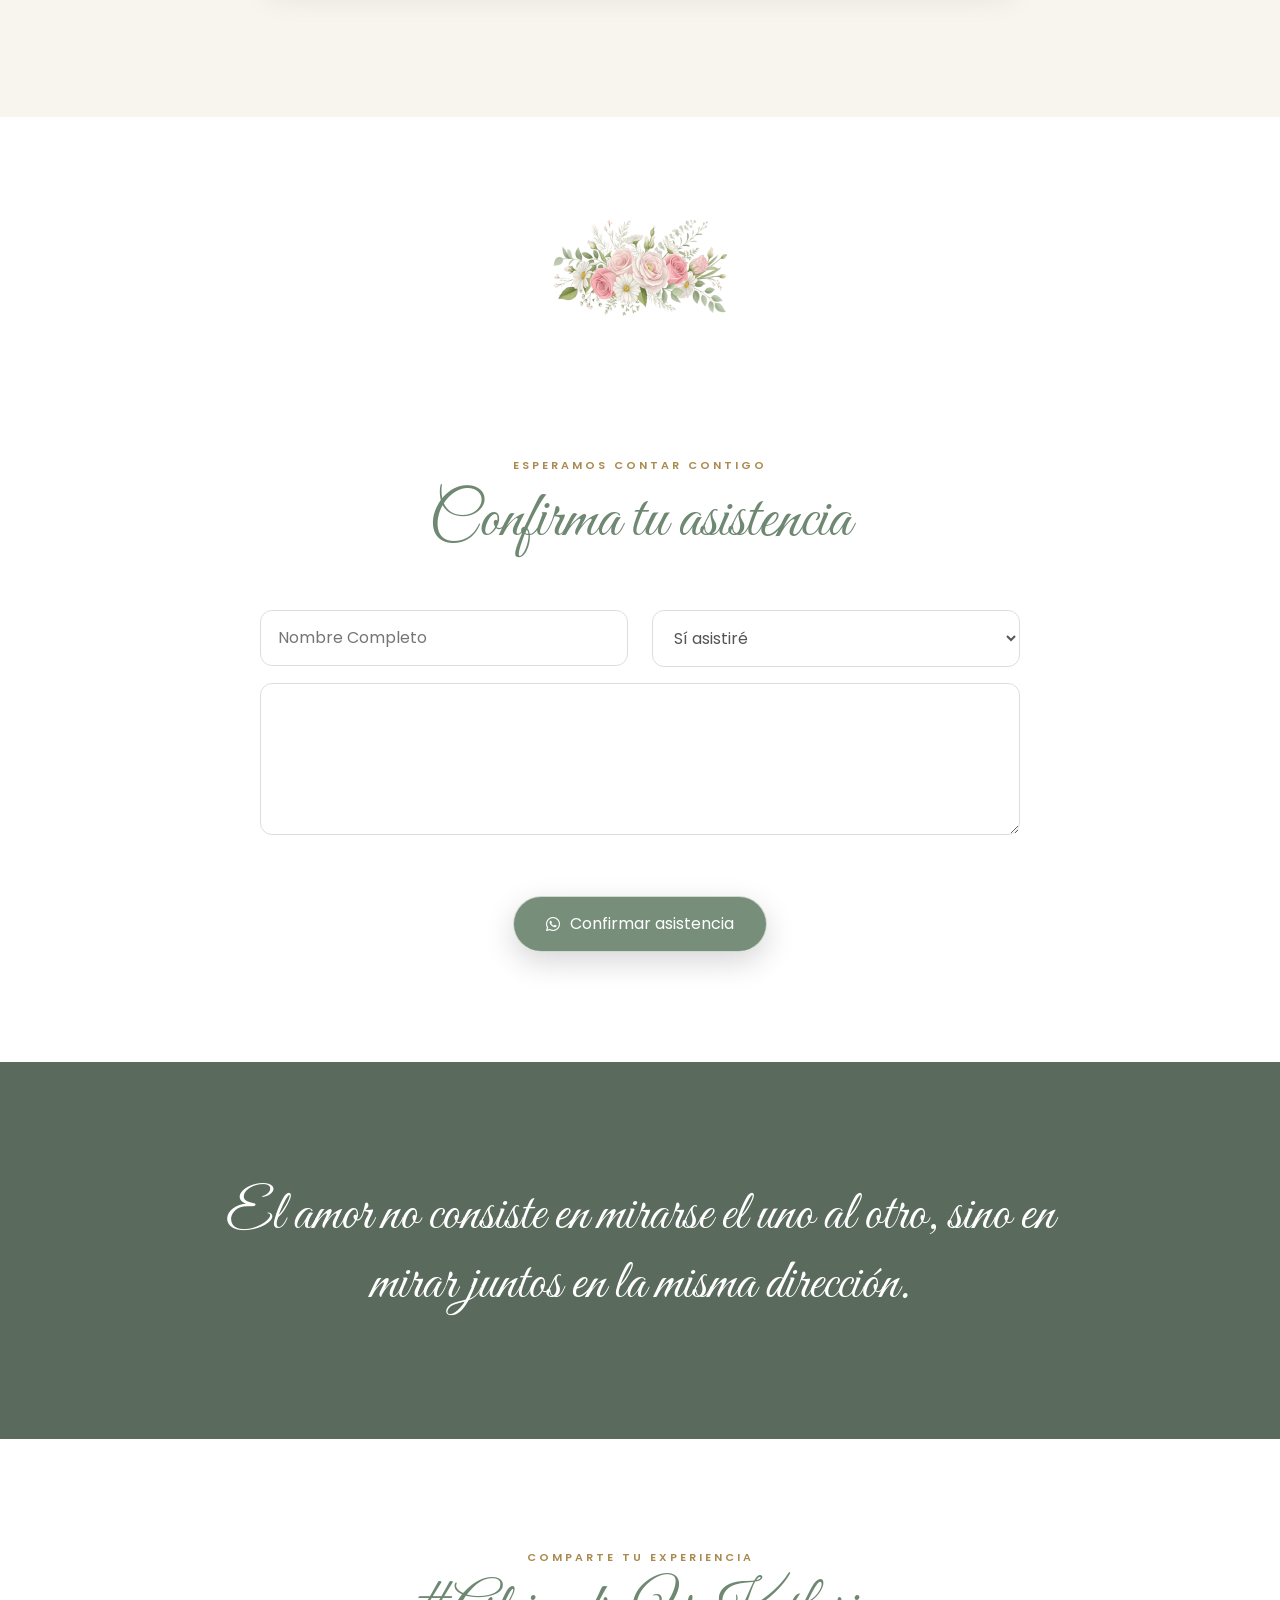
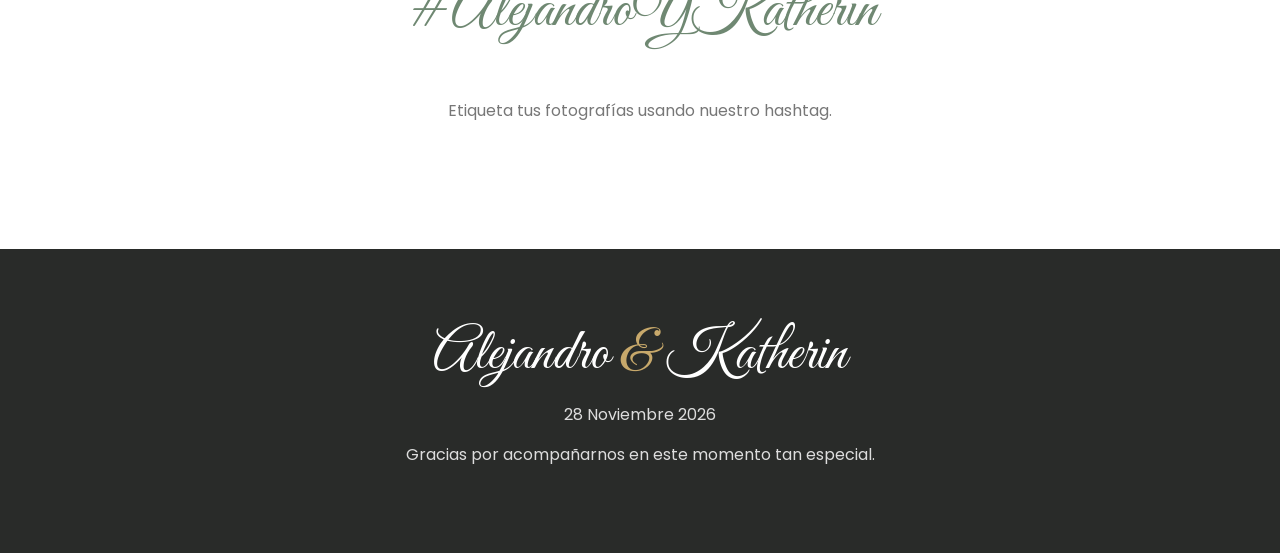
==== commit ccc09fc4: "NUEVOS" ====
--- a/index.html
+++ b/index.html
@@ -1797,7 +1797,71 @@
     <script src="script.js"></script>
     <script src="js/invitados.js"></script>
 
+    <!-- DATOS PERSONALIZADOS DEL INVITADO -->
+    <script>
+        (function () {
+            async function mostrarInvitado() {
+                const parametros = new URLSearchParams(window.location.search);
+                const id = parametros.get('invitado');
+                let nombre = parametros.get('nombre');
+                let personas = parametros.get('personas');
+
+                /* Compatibilidad con enlaces anteriores que solamente llevan el ID */
+                if ((!nombre || personas === null) && id) {
+                    let lista = [];
+
+                    if (typeof invitados !== 'undefined' && Array.isArray(invitados)) {
+                        lista = invitados;
+                    } else if (typeof listaInvitados !== 'undefined' && Array.isArray(listaInvitados)) {
+                        lista = listaInvitados;
+                    }
+
+                    /* Carga la lista publicada en la raíz del sitio */
+                    if (!lista.length) {
+                        try {
+                            const respuesta = await fetch('invitados.json', { cache: 'no-store' });
+
+                            if (respuesta.ok) {
+                                lista = await respuesta.json();
+                            }
+                        } catch (error) {
+                            console.error('No se pudo cargar invitados.json', error);
+                        }
+                    }
+
+                    const encontrado = lista.find(function (item) {
+                        return String(item.id) === String(id);
+                    });
+
+                    if (encontrado) {
+                        nombre = nombre || encontrado.nombre;
+                        personas = personas === null ? encontrado.personas : personas;
+                    }
+                }
+
+                const elementoNombre = document.getElementById('nombreInvitado');
+                const elementoCantidad = document.getElementById('cantidadInvitados');
+
+                if (elementoNombre && nombre) {
+                    elementoNombre.textContent = nombre;
+                }
+
+                if (elementoCantidad && personas !== null && personas !== '') {
+                    const cantidad = Number(personas);
+
+                    if (Number.isFinite(cantidad)) {
+                        elementoCantidad.textContent = cantidad === 1
+                            ? '1 Persona'
+                            : cantidad + ' Personas';
+                    }
+                }
+            }
+
+            mostrarInvitado();
+        })();
+    </script>
+
 
 </body>
 
-</html>+</html>
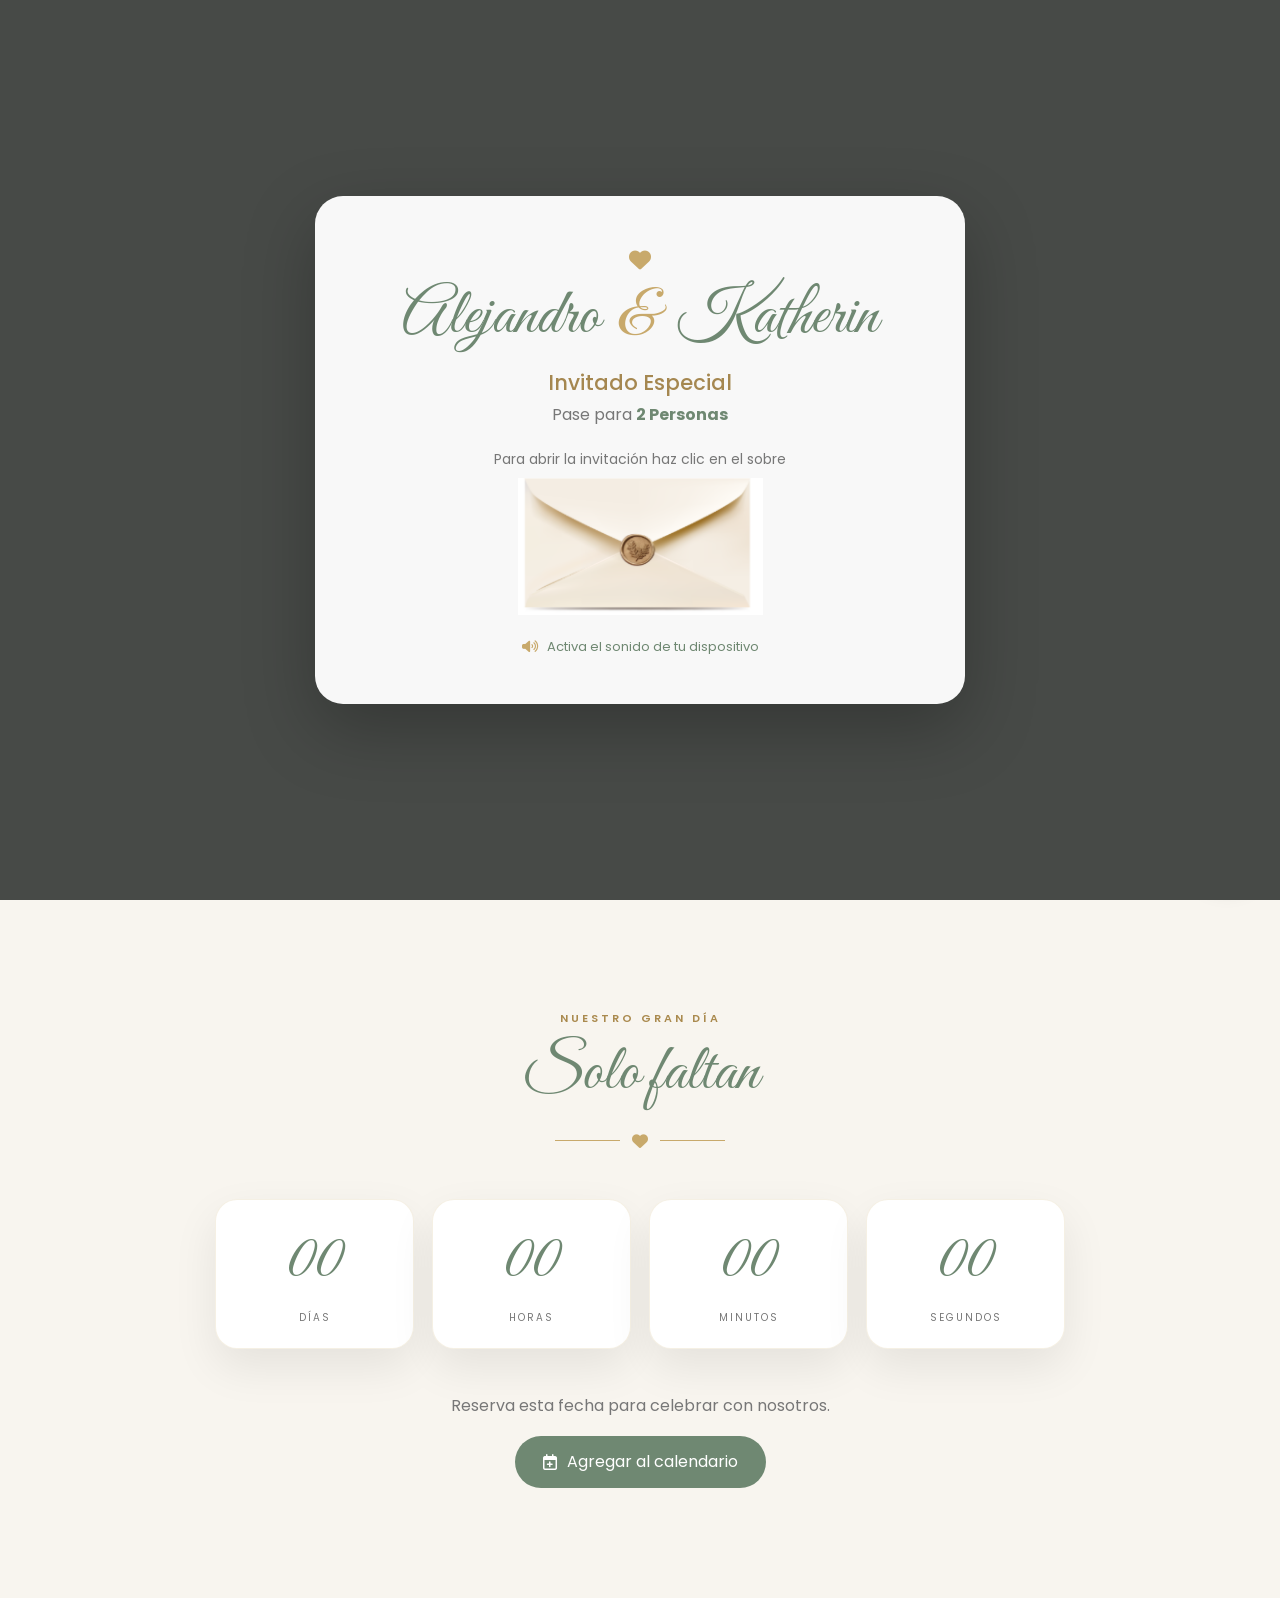
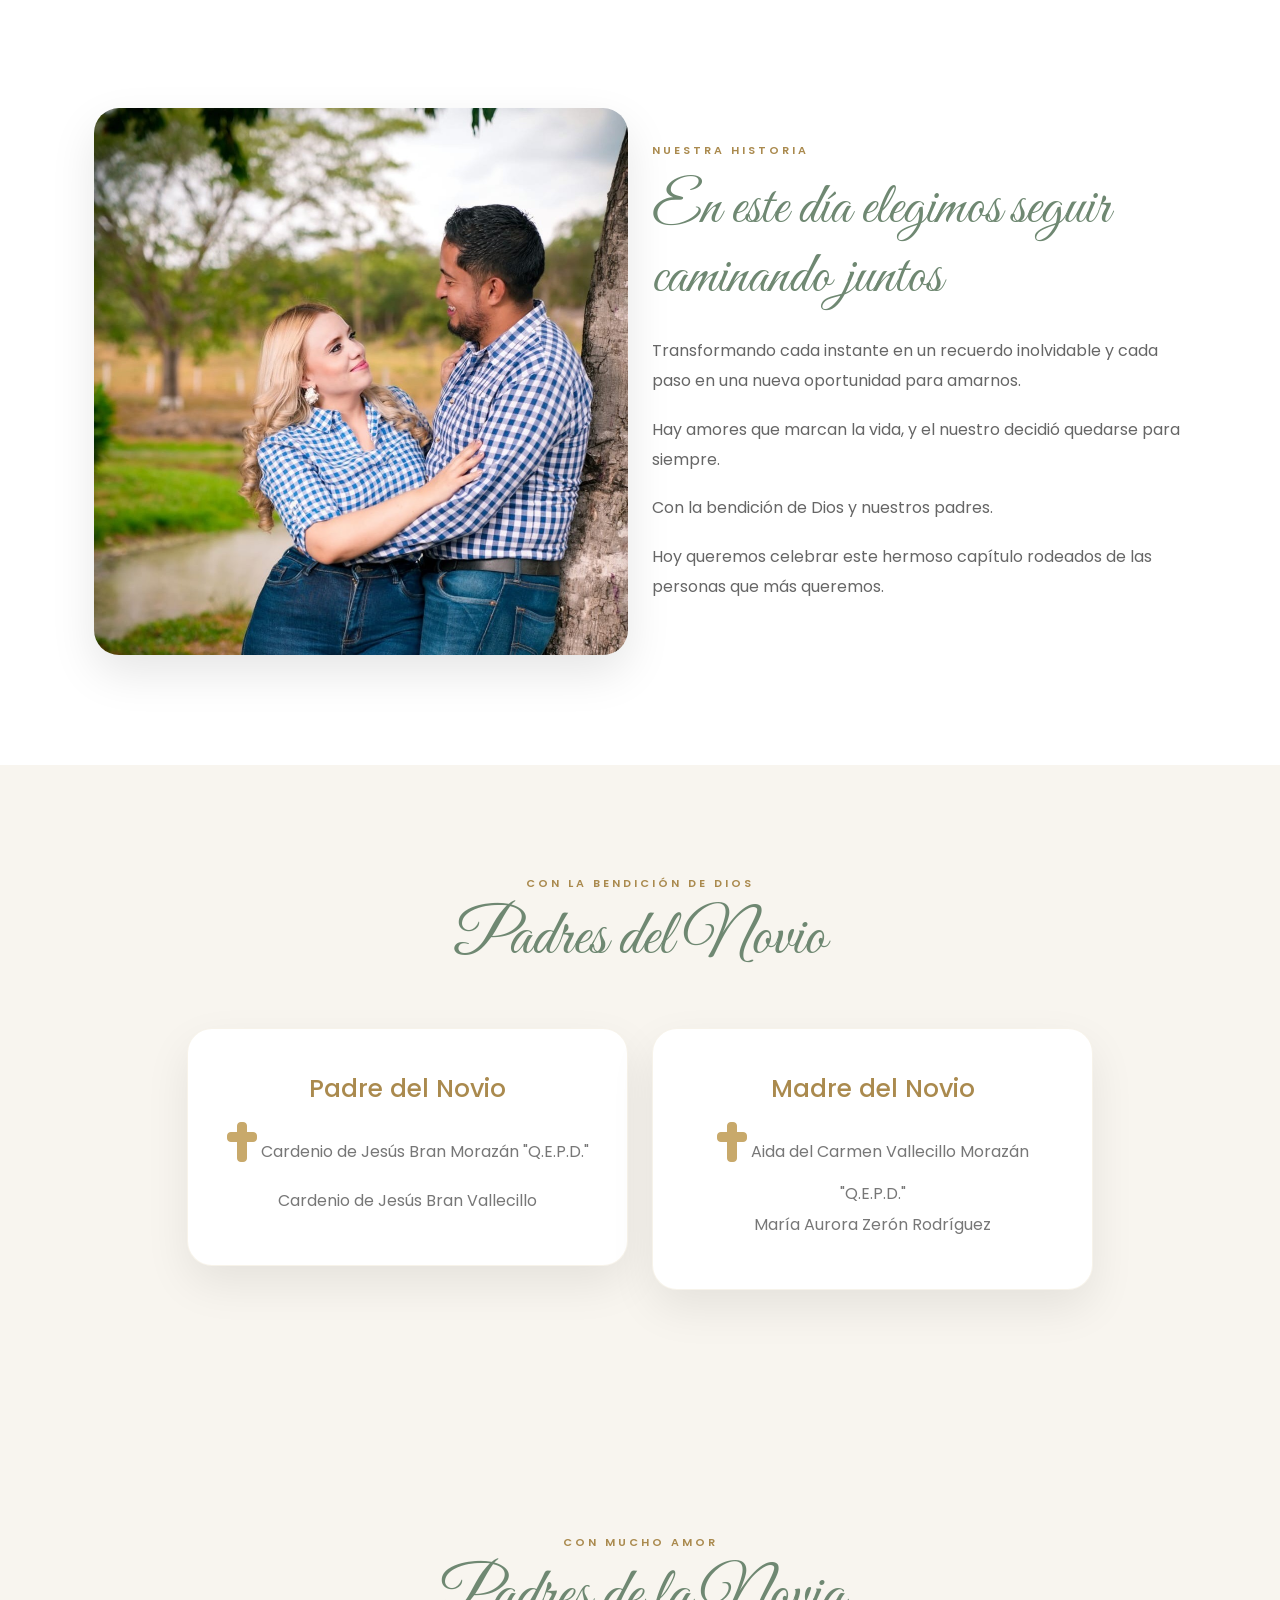
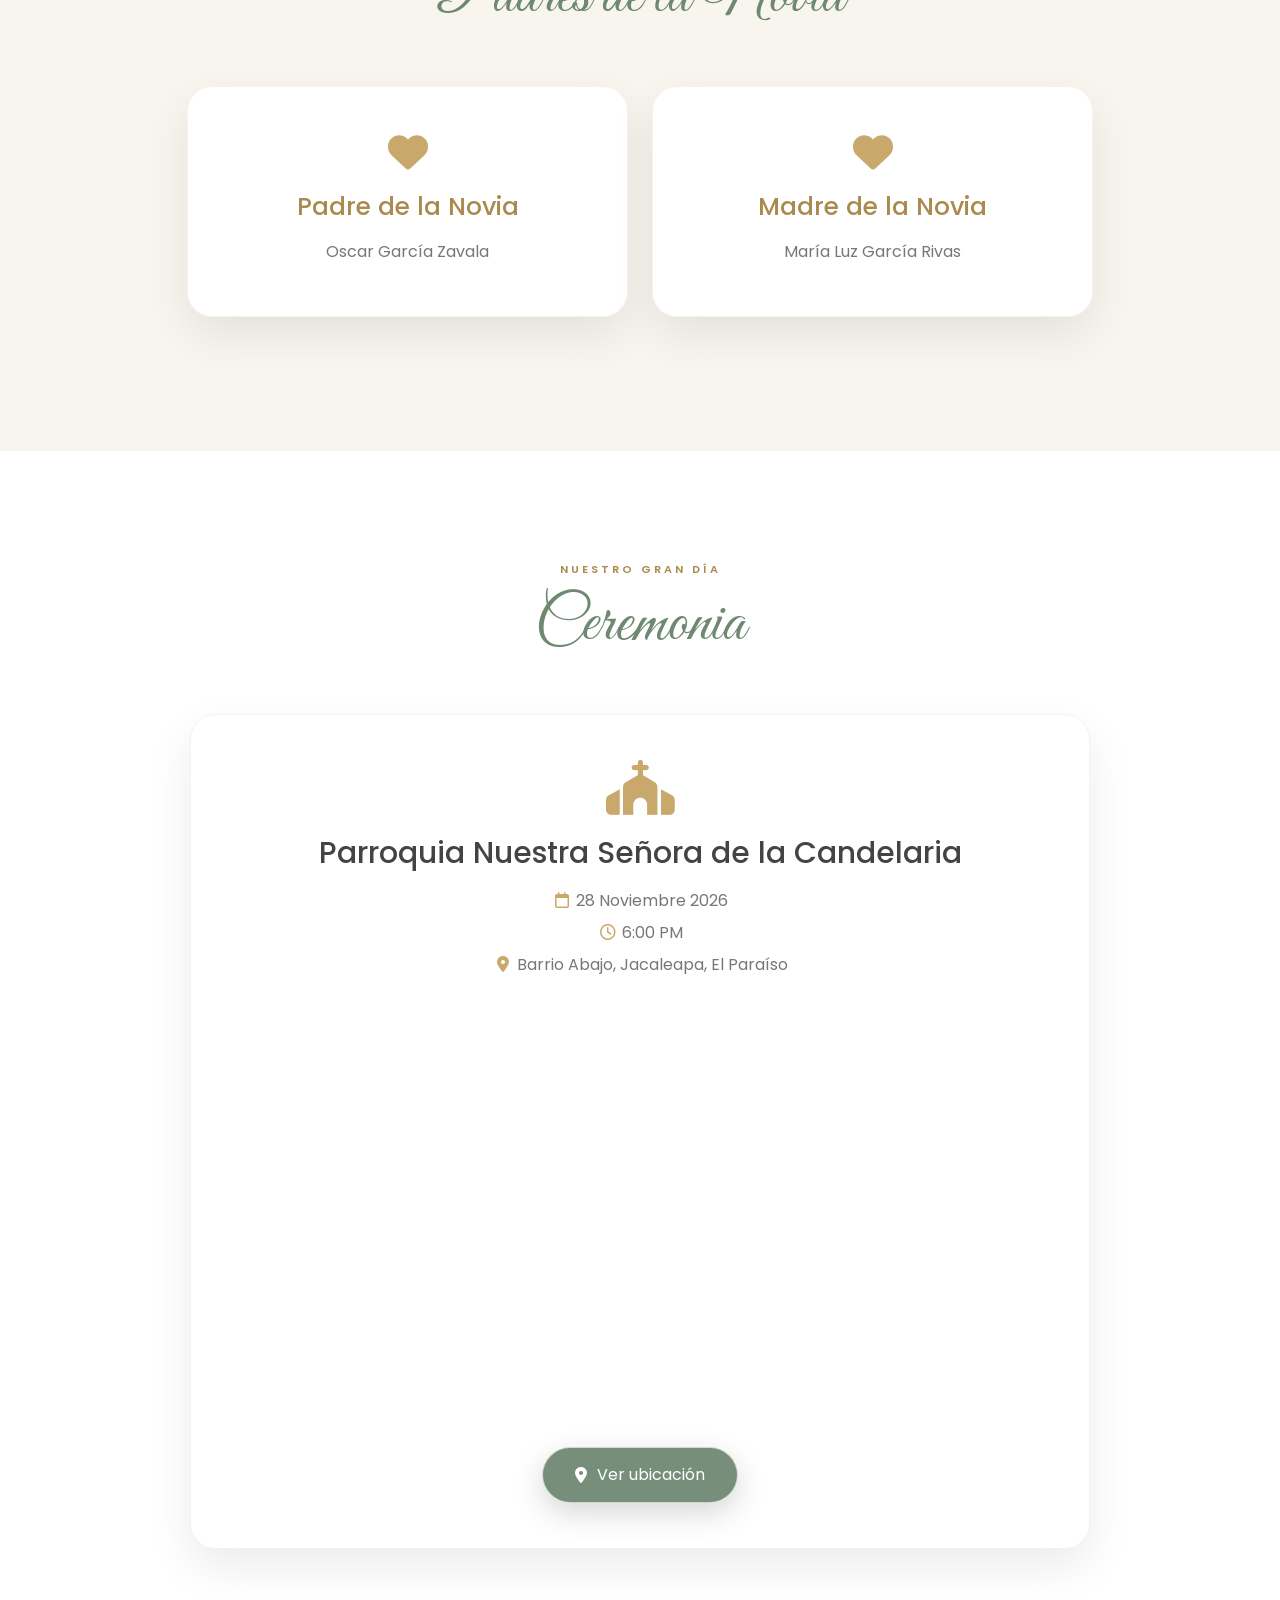
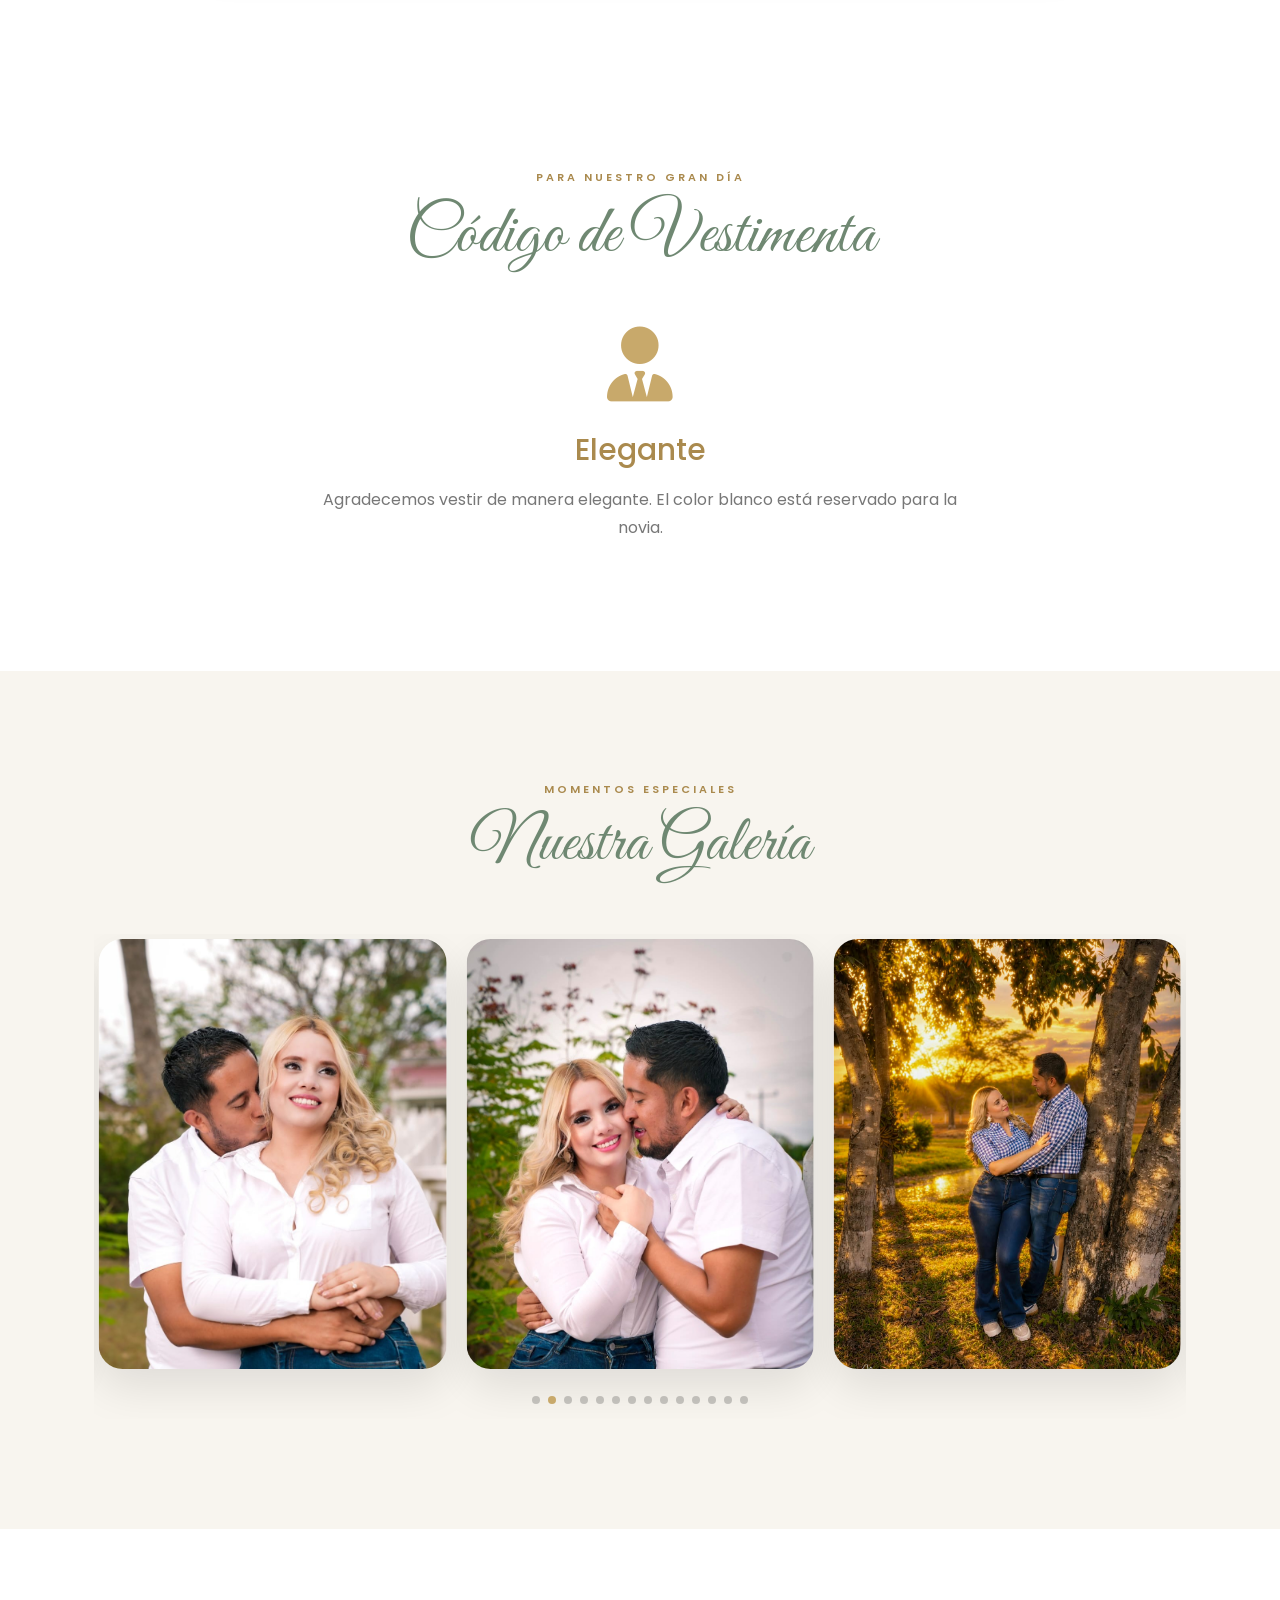
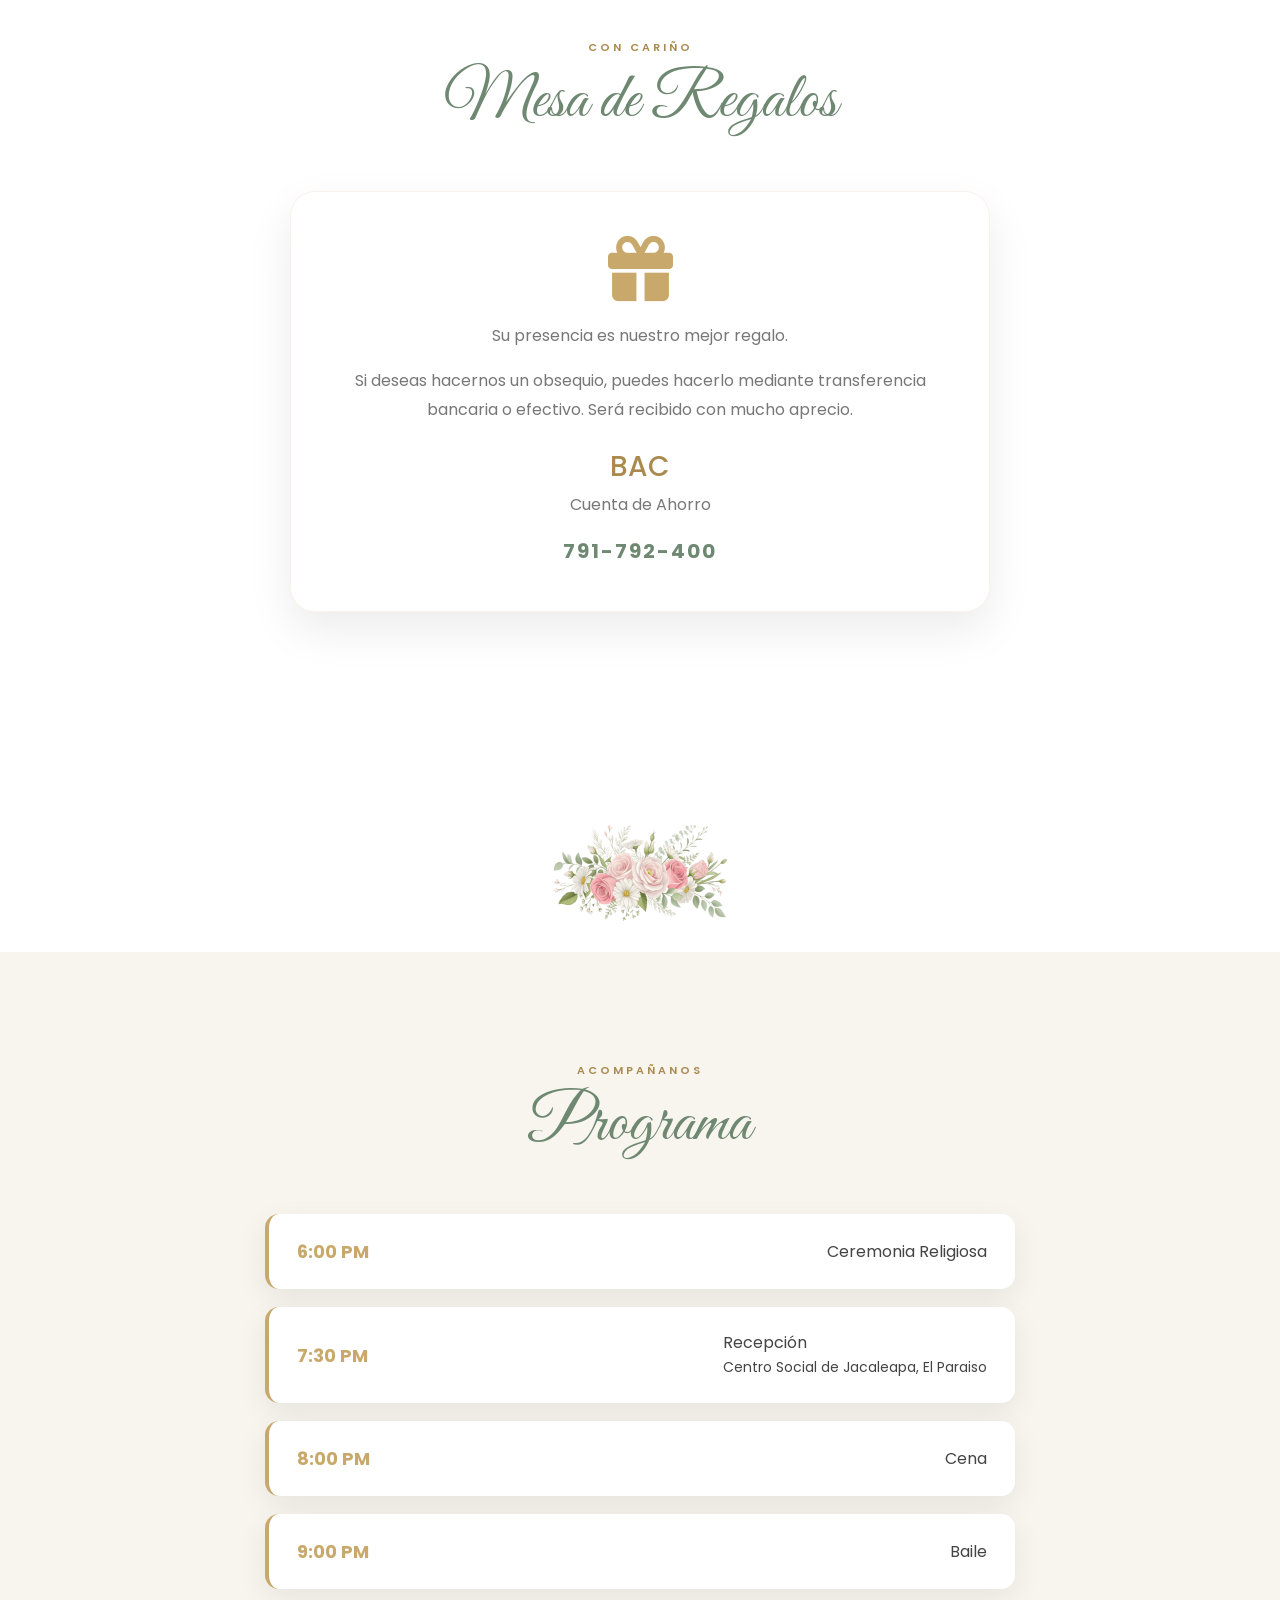
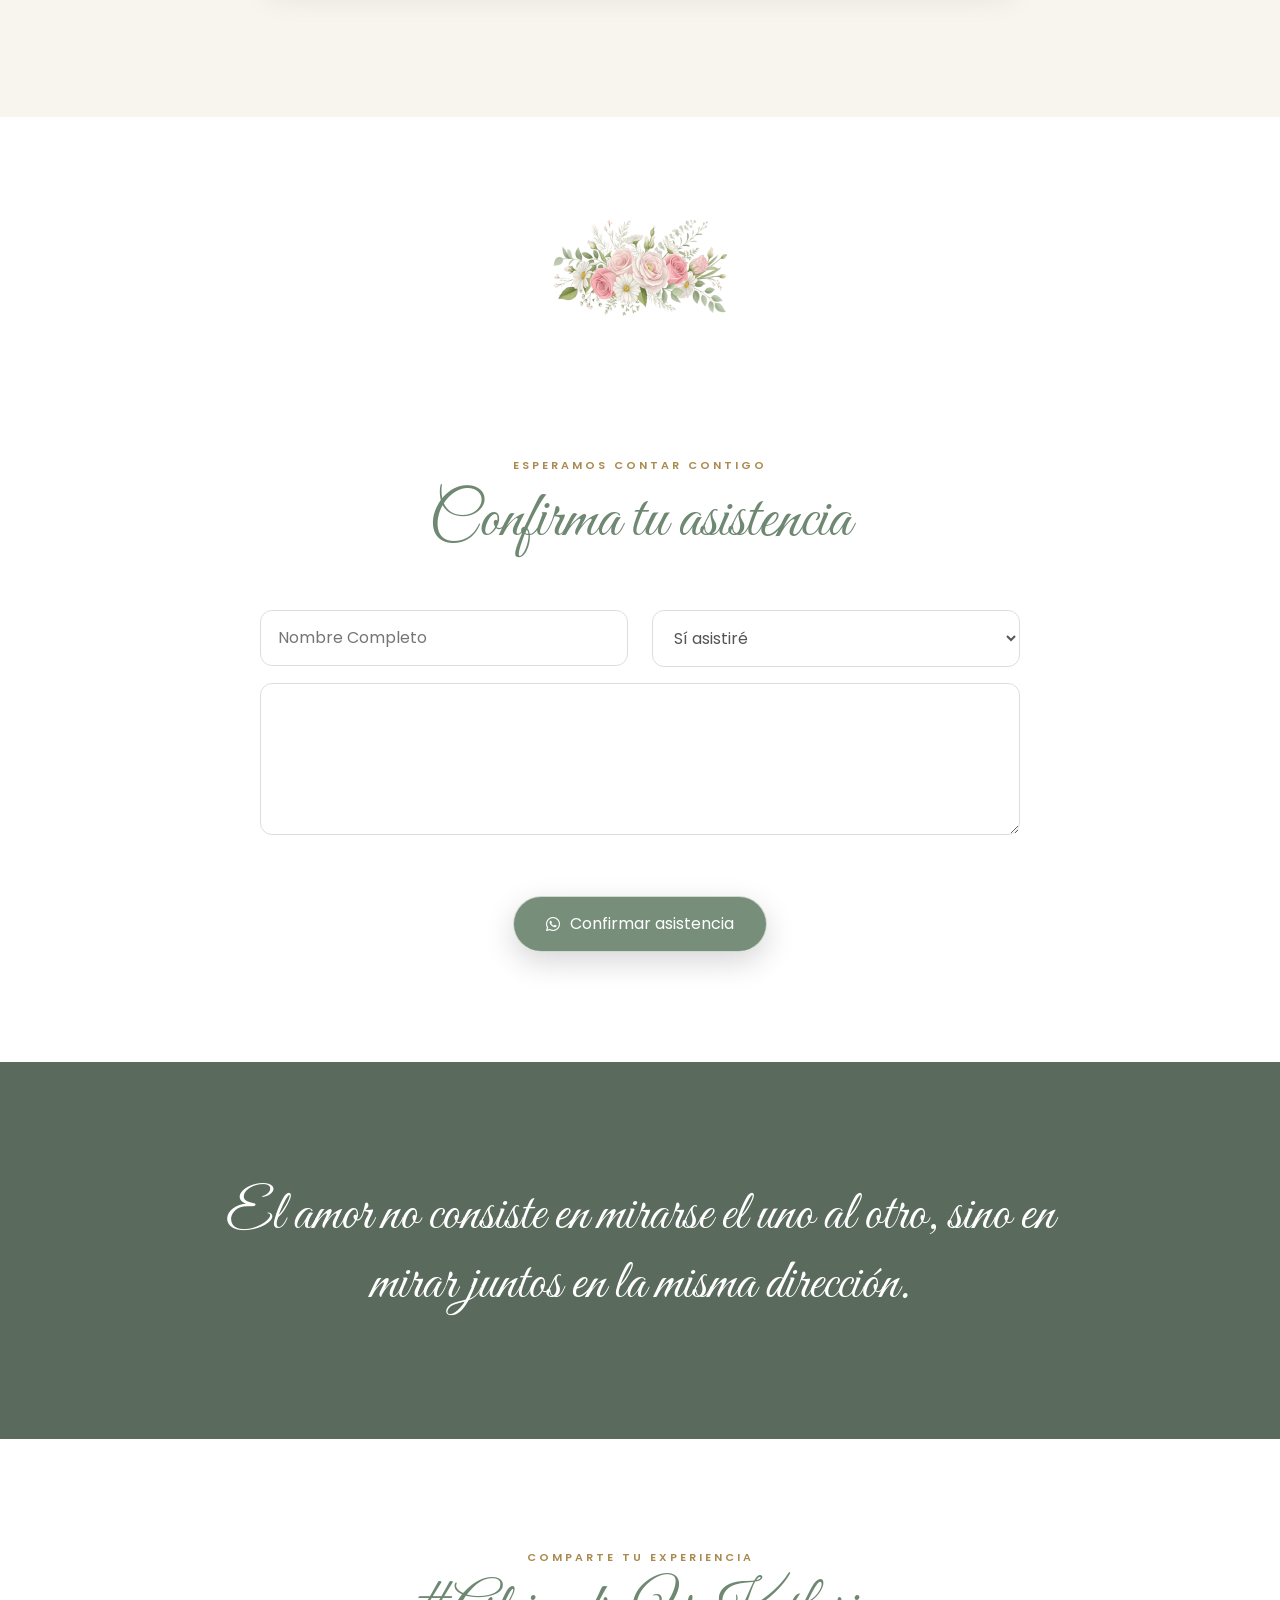
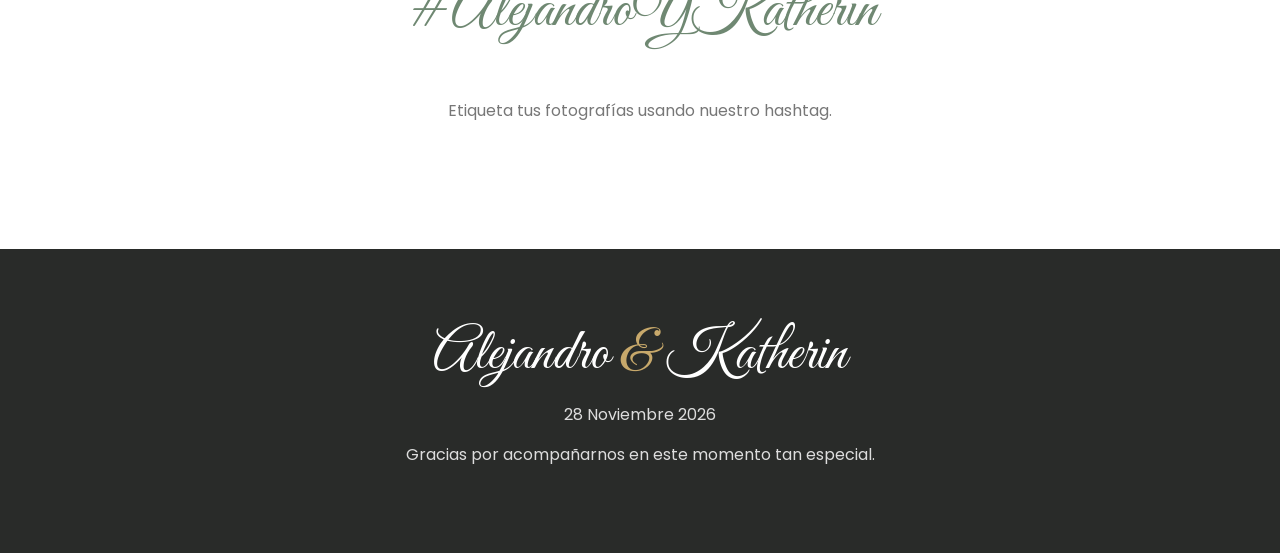
==== commit f81d205b: "Add files via upload" ====
--- a/index.html
+++ b/index.html
@@ -1,1799 +1,1799 @@
-<!DOCTYPE html>
-<html lang="es">
-
-<head>
-
-    <!-- =========================================
-         CONFIGURACIÓN
-    ========================================== -->
-
-    <meta charset="UTF-8">
-
-    <meta
-        name="viewport"
-        content="width=device-width, initial-scale=1.0">
-
-    <title>
-        Alejandro & Katherin | Nuestra Boda
-    </title>
-
-    <meta
-        name="description"
-        content="Invitación Digital de Alejandro & Katherin">
-
-    <meta
-        name="theme-color"
-        content="#6f8872">
-
-
-    <!-- =========================================
-         BOOTSTRAP
-    ========================================== -->
-
-    <link
-        href="https://cdn.jsdelivr.net/npm/bootstrap@5.3.8/dist/css/bootstrap.min.css"
-        rel="stylesheet">
-
-
-    <!-- =========================================
-         FONT AWESOME
-    ========================================== -->
-
-    <link
-        rel="stylesheet"
-        href="https://cdnjs.cloudflare.com/ajax/libs/font-awesome/6.7.2/css/all.min.css">
-
-
-    <!-- =========================================
-         AOS
-    ========================================== -->
-
-    <link
-        href="https://unpkg.com/aos@2.3.4/dist/aos.css"
-        rel="stylesheet">
-
-
-    <!-- =========================================
-         SWIPER
-    ========================================== -->
-
-    <link
-        rel="stylesheet"
-        href="https://cdn.jsdelivr.net/npm/swiper@11/swiper-bundle.min.css">
-
-
-    <!-- =========================================
-         GOOGLE FONTS
-    ========================================== -->
-
-    <link
-        rel="preconnect"
-        href="https://fonts.googleapis.com">
-
-    <link
-        rel="preconnect"
-        href="https://fonts.gstatic.com"
-        crossorigin>
-
-    <link
-        href="https://fonts.googleapis.com/css2?family=Great+Vibes&family=Poppins:wght@300;400;500;600;700&display=swap"
-        rel="stylesheet">
-
-
-    <!-- =========================================
-         CSS PRINCIPAL
-    ========================================== -->
-
-    <link
-        rel="stylesheet"
-        href="style.css">
-
-
-    <!-- =========================================
-         CSS ADICIONALES
-    ========================================== -->
-
-    <link
-        rel="stylesheet"
-        href="css/variables.css">
-
-    <link
-        rel="stylesheet"
-        href="css/animations.css">
-
-    <link
-        rel="stylesheet"
-        href="css/responsive.css">
-
-</head>
-
-
-<body>
-
-
-    <!-- =========================================
-         LOADER
-    ========================================== -->
-
-    <div id="loader">
-
-        <div class="loader-content">
-
-            <div class="loader-logo">
-
-                A
-                <span>♥</span>
-                K
-
-            </div>
-
-            <h2>
-                Alejandro & Katherin
-            </h2>
-
-            <div class="loader-bar">
-
-                <div class="loader-progress"></div>
-
-            </div>
-
-        </div>
-
-    </div>
-
-<!-- =================================================
-     MÚSICA DE LA INVITACIÓN
-================================================= -->
-<!-- =================================================
-     MÚSICA
-================================================= -->
-
-<audio id="musica" loop preload="auto">
-    <source src="assets/audio/PactoDios.mp3" type="audio/mpeg">
-</audio>
-
-<button
-    id="musicButton"
-    type="button"
-    aria-label="Reproducir música">
-
-    <i class="fa-solid fa-music"></i>
-
-</button>
-    <!-- =========================================
-         PANTALLA DE BIENVENIDA
-    ========================================== -->
-
-    <section id="welcome">
-
-        <div class="blur"></div>
-
-
-        <div class="cardWelcome">
-
-
-            <div class="welcome-flower">
-
-                <i class="fa-solid fa-heart"></i>
-
-            </div>
-
-
-            <!-- NOMBRES -->
-
-            <h1 class="tituloNovios">
-
-                Alejandro
-
-                <span>&</span>
-
-                Katherin
-
-            </h1>
-
-
-            <!-- INVITADO -->
-
-            <h3 id="nombreInvitado">
-
-                Invitado Especial
-
-            </h3>
-
-
-            <!-- CANTIDAD -->
-
-            <p class="pases">
-
-                Pase para
-
-                <strong id="cantidadInvitados">
-
-                    2 Personas
-
-                </strong>
-
-            </p>
-
-
-            <!-- TEXTO -->
-
-            <p class="textoSobre">
-
-                Para abrir la invitación
-                haz clic en el sobre
-
-            </p>
-
-
-            <!-- SOBRE -->
-
-            <div class="sobre-container">
-
-                <img
-                    src="assets/img/sobre.png"
-                    id="sobre"
-                    alt="Sobre de invitación">
-
-            </div>
-
-
-            <!-- SONIDO -->
-
-            <div class="sonido">
-
-                <i class="fa-solid fa-volume-high"></i>
-
-                Activa el sonido de tu dispositivo
-
-            </div>
-
-
-        </div>
-
-    </section>
-
-
-    <!-- =========================================
-         PORTADA PRINCIPAL
-    ========================================== -->
-
-    <section
-        class="hero"
-        id="hero">
-
-
-        <!-- FOTO DE PORTADA -->
-
-        <img
-            src="assets/img/portada.jpg"
-            class="hero-image"
-            alt="Alejandro y Katherin">
-
-
-        <!-- OSCURECIMIENTO -->
-
-        <div class="hero-overlay"></div>
-
-
-        <!-- DECORACIÓN SUPERIOR -->
-
-        <img
-            src="assets/img/flor-superior.png"
-            class="flor-superior"
-            alt="">
-
-
-        <!-- DECORACIÓN INFERIOR -->
-
-        <img
-            src="assets/img/flor-inferior.png"
-            class="flor-inferior"
-            alt="">
-
-
-        <!-- CONTENIDO -->
-
-        <div
-            class="hero-content"
-            data-aos="zoom-in">
-
-
-            <!-- MONOGRAMA -->
-
-            <div class="monograma">
-
-                <span>A</span>
-
-                <i class="fa-solid fa-heart"></i>
-
-                <span>K</span>
-
-            </div>
-
-
-            <!-- SUBTÍTULO -->
-
-            <p class="hero-subtitulo">
-
-                NOS CASAMOS
-
-            </p>
-
-
-            <!-- NOMBRES -->
-
-            <h1 class="hero-nombres">
-
-                Alejandro
-
-                <span>&</span>
-
-                Katherin
-
-            </h1>
-
-
-            <!-- LÍNEA -->
-
-            <div class="hero-linea"></div>
-
-
-            <!-- FECHA -->
-
-            <p class="hero-fecha">
-
-                28 · NOVIEMBRE · 2026
-
-            </p>
-
-
-            <!-- BOTÓN -->
-
-            <button
-                id="abrir"
-                class="btn-principal"
-                type="button">
-
-                <i class="fa-solid fa-heart"></i>
-
-                Ver Invitación
-
-            </button>
-
-
-        </div>
-
-
-        <!-- INDICADOR -->
-
-        <a
-            href="#contador"
-            class="scroll-indicator"
-            aria-label="Continuar">
-
-            <span>
-                Desliza
-            </span>
-
-            <i class="fa-solid fa-chevron-down"></i>
-
-        </a>
-
-
-    </section>
-
-
-    <!-- =========================================
-         CUENTA REGRESIVA
-    ========================================== -->
-
-    <section
-        class="contador-section"
-        id="contador">
-
-
-        <div class="container">
-
-
-            <div
-                class="section-heading"
-                data-aos="fade-up">
-
-
-                <span class="section-small">
-
-                    NUESTRO GRAN DÍA
-
-                </span>
-
-
-                <h2>
-
-                    Solo faltan
-
-                </h2>
-
-
-                <div class="decoracion-linea">
-
-                    <span></span>
-
-                    <i class="fa-solid fa-heart"></i>
-
-                    <span></span>
-
-                </div>
-
-
-            </div>
-
-
-            <!-- CONTADOR -->
-
-            <div
-                class="countdown-grid"
-                data-aos="zoom-in">
-
-
-                <div class="countdown-box">
-
-                    <strong id="dias">
-                        00
-                    </strong>
-
-                    <span>
-                        Días
-                    </span>
-
-                </div>
-
-
-                <div class="countdown-box">
-
-                    <strong id="horas">
-                        00
-                    </strong>
-
-                    <span>
-                        Horas
-                    </span>
-
-                </div>
-
-
-                <div class="countdown-box">
-
-                    <strong id="minutos">
-                        00
-                    </strong>
-
-                    <span>
-                        Minutos
-                    </span>
-
-                </div>
-
-
-                <div class="countdown-box">
-
-                    <strong id="segundos">
-                        00
-                    </strong>
-
-                    <span>
-                        Segundos
-                    </span>
-
-                </div>
-
-
-            </div>
-
-
-            <!-- CALENDARIO -->
-
-            <div
-                class="calendar-area"
-                data-aos="fade-up">
-
-
-                <p>
-
-                    Reserva esta fecha
-                    para celebrar con nosotros.
-
-                </p>
-
-
-                <a
-                    href="#"
-                    id="btnCalendario"
-                    class="btn-secundario">
-
-                    <i class="fa-regular fa-calendar-plus"></i>
-
-                    Agregar al calendario
-
-                </a>
-
-
-            </div>
-
-
-        </div>
-
-    </section>
-
-
-    <!-- =========================================
-         NUESTRA HISTORIA
-    ========================================== -->
-
-    <section
-        class="historia efecto-suave">
-
-
-        <div class="container">
-
-
-            <div class="row align-items-center">
-
-
-                <!-- IMAGEN -->
-
-                <div
-                    class="col-lg-6"
-                    data-aos="fade-right">
-
-
-                    <img
-                        src="assets/img/Foto1.jpg"
-                        class="img-fluid historia-img"
-                        alt="Nuestra historia">
-
-
-                </div>
-
-
-                <!-- TEXTO -->
-
-                <div
-                    class="col-lg-6"
-                    data-aos="fade-left">
-
-
-                    <span class="titulo-pequeno">
-
-                        NUESTRA HISTORIA
-
-                    </span>
-
-
-                    <h2>
-
-                        En este día elegimos
-                        seguir caminando juntos
-
-                    </h2>
-
-
-                    <p>
-
-                        Transformando cada instante
-                        en un recuerdo inolvidable
-                        y cada paso en una nueva
-                        oportunidad para amarnos.
-
-                    </p>
-
-
-                    <p>
-
-                        Hay amores que marcan la vida,
-                        y el nuestro decidió quedarse
-                        para siempre.
-
-                    </p>
-
-
-                    <p>
-
-                        Con la bendición de Dios
-                        y nuestros padres.
-
-                    </p>
-
-
-                    <p>
-
-                        Hoy queremos celebrar este
-                        hermoso capítulo rodeados
-                        de las personas que más queremos.
-
-                    </p>
-
-
-                </div>
-
-
-            </div>
-
-
-        </div>
-
-
-    </section>
-
-
-    <!-- =========================================
-         PADRES DEL NOVIO
-         PRIMERO
-    ========================================== -->
-
-    <section
-        class="padres efecto-suave">
-
-
-        <div class="container">
-
-
-            <div
-                class="titulo-seccion"
-                data-aos="fade-up">
-
-
-                <span>
-
-                    CON LA BENDICIÓN DE DIOS
-
-                </span>
-
-
-                <h2>
-
-                    Padres del Novio
-
-                </h2>
-
-
-            </div>
-
-
-            <div
-                class="row justify-content-center">
-
-
-                <!-- PADRE -->
-
-                <div
-                    class="col-md-6 col-lg-5 mb-4"
-                    data-aos="fade-up">
-
-
-                    <div class="card-padres">
-
-
-                        <h3>
-
-                            Padre del Novio
-
-                        </h3>
-
-
-                        <p>
-
-                            <i class="fa-solid fa-cross"></i>
-
-                            Cardenio de Jesús Bran Morazán "Q.E.P.D."
-
-                        </p>
-
-
-                        <p>
-
-                            Cardenio de Jesús Bran Vallecillo
-
-                        </p>
-
-
-                    </div>
-
-
-                </div>
-
-
-                <!-- MADRE -->
-
-                <div
-                    class="col-md-6 col-lg-5 mb-4"
-                    data-aos="fade-up"
-                    data-aos-delay="100">
-
-
-                    <div class="card-padres">
-
-
-                        <h3>
-
-                            Madre del Novio
-
-                        </h3>
-
-
-                        <p>
-
-                            <i class="fa-solid fa-cross"></i>
-
-                            Aida del Carmen Vallecillo Morazán "Q.E.P.D."
-
-                        </p>
-
-
-                        <p>
-
-                            María Aurora Zerón Rodríguez
-
-                        </p>
-
-
-                    </div>
-
-
-                </div>
-
-
-            </div>
-
-
-        </div>
-
-
-    </section>
-
-
-    <!-- =========================================
-         PADRES DE LA NOVIA
-         SEGUNDO
-    ========================================== -->
-
-    <section
-        class="padres efecto-suave">
-
-
-        <div class="container">
-
-
-            <div
-                class="titulo-seccion"
-                data-aos="fade-up">
-
-
-                <span>
-
-                    CON MUCHO AMOR
-
-                </span>
-
-
-                <h2>
-
-                    Padres de la Novia
-
-                </h2>
-
-
-            </div>
-
-
-            <div
-                class="row justify-content-center">
-
-
-                <!-- PADRE -->
-
-                <div
-                    class="col-md-6 col-lg-5 mb-4"
-                    data-aos="fade-up">
-
-
-                    <div class="card-padres">
-
-
-                        <i class="fa-solid fa-heart"></i>
-
-
-                        <h3>
-
-                            Padre de la Novia
-
-                        </h3>
-
-
-                        <p>
-
-                            Oscar García Zavala
-
-                        </p>
-
-
-                    </div>
-
-
-                </div>
-
-
-                <!-- MADRE -->
-
-                <div
-                    class="col-md-6 col-lg-5 mb-4"
-                    data-aos="fade-up"
-                    data-aos-delay="100">
-
-
-                    <div class="card-padres">
-
-
-                        <i class="fa-solid fa-heart"></i>
-
-
-                        <h3>
-
-                            Madre de la Novia
-
-                        </h3>
-
-
-                        <p>
-
-                            María Luz García Rivas
-
-                        </p>
-
-
-                    </div>
-
-
-                </div>
-
-
-            </div>
-
-
-        </div>
-
-
-    </section>
-
-
-    <!-- =========================================
-         CEREMONIA Y UBICACIÓN
-         ÚNICA UBICACIÓN
-    ========================================== -->
-
-    <section
-        class="evento efecto-suave">
-
-
-        <div class="container">
-
-
-            <div
-                class="titulo-seccion"
-                data-aos="fade-up">
-
-
-                <span>
-
-                    NUESTRO GRAN DÍA
-
-                </span>
-
-
-                <h2>
-
-                    Ceremonia
-
-                </h2>
-
-
-            </div>
-
-
-            <div
-                class="card-evento"
-                data-aos="zoom-in">
-
-
-                <i
-                    class="fa-solid fa-church icono-evento">
-                </i>
-
-
-                <h3>
-
-                    Parroquia Nuestra Señora
-                    de la Candelaria
-
-                </h3>
-
-
-                <p>
-
-                    <i class="fa-regular fa-calendar"></i>
-
-                    28 Noviembre 2026
-
-                </p>
-
-
-                <p>
-
-                    <i class="fa-regular fa-clock"></i>
-
-                    6:00 PM
-
-                </p>
-
-
-                <p>
-
-                    <i class="fa-solid fa-location-dot"></i>
-
-                    Barrio Abajo,
-                    Jacaleapa,
-                    El Paraíso
-
-                </p>
-
-
-                <!-- MAPA -->
-
-                <div class="mapa-wrap">
-
-
-                    <iframe
-                        src="https://www.google.com/maps/embed?pb=!1m18!1m12!1m3!1d3871.0110095509262!2d-86.66696942513892!3d14.017361486402745!2m3!1f0!2f0!3f0!3m2!1i1024!2i768!4f13.1!3m3!1m2!1s0x8f6e447711835f39%3A0x7829889812057dad!2sIglesia%20Cat%C3%B3lica%20Mar%C3%ADa%20de%20la%20Candelaria!5e0!3m2!1ses-419!2shn!4v1786075343194!5m2!1ses-419!2shn"
-                        width="600"
-                        height="450"
-                        style="border:0;"
-                        allowfullscreen=""
-                        loading="lazy"
-                        referrerpolicy="strict-origin-when-cross-origin"
-                        title="Ubicación de la ceremonia">
-                    </iframe>
-
-
-                </div>
-
-
-                <!-- BOTÓN -->
-
-                <a
-                    href="https://maps.app.goo.gl/6kFuCN8SqSCkSEPb6"
-                    target="_blank"
-                    rel="noopener noreferrer"
-                    class="btn-principal">
-
-
-                    <i class="fa-solid fa-location-dot"></i>
-
-                    Ver ubicación
-
-
-                </a>
-
-
-            </div>
-
-
-        </div>
-
-
-    </section>
-
-
-    <!-- =========================================
-         CÓDIGO DE VESTIMENTA
-    ========================================== -->
-
-    <section
-        class="dresscode efecto-suave">
-
-
-        <div class="container"
-             data-aos="fade-up">
-
-
-            <div class="titulo-seccion">
-
-
-                <span>
-
-                    PARA NUESTRO GRAN DÍA
-
-                </span>
-
-
-                <h2>
-
-                    Código de Vestimenta
-
-                </h2>
-
-
-            </div>
-
-
-            <i
-                class="fa-solid fa-user-tie traje">
-            </i>
-
-
-            <h3>
-
-                Elegante
-
-            </h3>
-
-
-            <p>
-
-                Agradecemos vestir de manera
-                elegante. El color blanco está
-                reservado para la novia.
-
-            </p>
-
-
-        </div>
-
-
-    </section>
-
-
-    <!-- =========================================
-         GALERÍA
-    ========================================== -->
-
-    <section
-        class="galeria efecto-suave">
-
-
-        <div class="container">
-
-
-            <div
-                class="titulo-seccion"
-                data-aos="fade-up">
-
-
-                <span>
-
-                    MOMENTOS ESPECIALES
-
-                </span>
-
-
-                <h2>
-
-                    Nuestra Galería
-
-                </h2>
-
-
-            </div>
-
-
-            <div
-                class="swiper mySwiper"
-                data-aos="zoom-in">
-
-
-                <div class="swiper-wrapper">
-
-                    <div class="swiper-slide">
-
-                        <img
-                            src="assets/img/Foto1.jpg"
-                            alt="Fotografía de Alejandro y Katherin">
-
-                    </div>
-
-                    <div class="swiper-slide">
-
-                        <img
-                            src="assets/img/Foto2.jpg"
-                            alt="Fotografía de Alejandro y Katherin">
-
-                    </div>
-
-                    <div class="swiper-slide">
-
-                        <img
-                            src="assets/img/Foto3.jpg"
-                            alt="Fotografía de Alejandro y Katherin">
-
-                    </div>
-
-                    <div class="swiper-slide">
-
-                        <img
-                            src="assets/img/Foto4.jpg"
-                            alt="Fotografía de Alejandro y Katherin">
-
-                    </div>
-
-                    <div class="swiper-slide">
-
-                        <img
-                            src="assets/img/Foto5.jpg"
-                            alt="Fotografía de Alejandro y Katherin">
-
-                    </div>
-
-                    <div class="swiper-slide">
-
-                        <img
-                            src="assets/img/Foto6.jpg"
-                            alt="Fotografía de Alejandro y Katherin">
-
-                    </div>
-
-                    <div class="swiper-slide">
-
-                        <img
-                            src="assets/img/Foto7.jpg"
-                            alt="Fotografía de Alejandro y Katherin">
-
-                    </div>
-
-                    <div class="swiper-slide">
-
-                        <img
-                            src="assets/img/Foto8.jpg"
-                            alt="Fotografía de Alejandro y Katherin">
-
-                    </div>
-
-                    <div class="swiper-slide">
-
-                        <img
-                            src="assets/img/Foto9.jpg"
-                            alt="Fotografía de Alejandro y Katherin">
-
-                    </div>
-
-                    <div class="swiper-slide">
-
-                        <img
-                            src="assets/img/Foto10.jpg"
-                            alt="Fotografía de Alejandro y Katherin">
-
-                    </div>
-
-                    <div class="swiper-slide">
-
-                        <img
-                            src="assets/img/Foto11.jpg"
-                            alt="Fotografía de Alejandro y Katherin">
-
-                    </div>
-
-                    <div class="swiper-slide">
-
-                        <img
-                            src="assets/img/Foto12.jpg"
-                            alt="Fotografía de Alejandro y Katherin">
-
-                    </div>
-
-                    <div class="swiper-slide">
-
-                        <img
-                            src="assets/img/Foto13.jpg"
-                            alt="Fotografía de Alejandro y Katherin">
-
-                    </div>
-
-                    <div class="swiper-slide">
-
-                        <img
-                            src="assets/img/Foto14.jpg"
-                            alt="Fotografía de Alejandro y Katherin">
-
-                    </div>
-
-                </div>
-
-
-                <div class="swiper-pagination"></div>
-
-
-            </div>
-
-
-        </div>
-
-
-    </section>
-
-
-    <!-- =========================================
-         MESA DE REGALOS
-    ========================================== -->
-
-    <section
-        class="regalos efecto-suave">
-
-
-        <div class="container">
-
-
-            <div
-                class="titulo-seccion"
-                data-aos="fade-up">
-
-
-                <span>
-
-                    CON CARIÑO
-
-                </span>
-
-
-                <h2>
-
-                    Mesa de Regalos
-
-                </h2>
-
-
-            </div>
-
-
-            <div
-                class="regalo-card"
-                data-aos="zoom-in">
-
-
-                <i
-                    class="fa-solid fa-gift regalo-icono">
-                </i>
-
-
-                <p>
-
-                    Su presencia es nuestro
-                    mejor regalo.
-
-
-                </p>
-
-
-                <p>
-
-                    Si deseas hacernos un obsequio,
-                    puedes hacerlo mediante
-                    transferencia bancaria o efectivo.
-                    Será recibido con mucho aprecio.
-
-                </p>
-
-
-                <h4>
-
-                    BAC
-
-                </h4>
-
-
-                <p>
-
-                    Cuenta de Ahorro
-
-                </p>
-
-
-                <strong>
-
-                    791-792-400
-
-                </strong>
-
-
-            </div>
-
-
-        </div>
-
-
-    </section>
-
-
-    <!-- =========================================
-         SEPARADOR
-    ========================================== -->
-
-    <div class="separador">
-
-        <img
-            src="assets/img/flor-separador.png"
-            alt="">
-
-    </div>
-
-
-    <!-- =========================================
-         PROGRAMA
-    ========================================== -->
-
-    <section
-        class="timeline efecto-suave">
-
-
-        <div class="container">
-
-
-            <div
-                class="titulo-seccion"
-                data-aos="fade-up">
-
-
-                <span>
-
-                    ACOMPAÑANOS
-
-                </span>
-
-
-                <h2>
-
-                    Programa
-
-                </h2>
-
-
-            </div>
-
-
-            <!-- CEREMONIA -->
-
-            <div
-                class="timeline-item"
-                data-aos="fade-up">
-
-
-                <div>
-
-                    <strong>
-
-                        6:00 PM
-
-                    </strong>
-
-                </div>
-
-
-                <div>
-
-                    Ceremonia Religiosa
-
-                </div>
-
-
-            </div>
-
-
-            <!-- RECEPCIÓN -->
-
-            <div
-                class="timeline-item"
-                data-aos="fade-up">
-
-
-                <div>
-
-                    <strong>
-
-                        7:30 PM
-
-                    </strong>
-
-                </div>
-
-
-                <div>
-
-                    Recepción
-
-                    <br>
-
-                    <small>Centro Social de Jacaleapa, El Paraiso</small>
-
-                </div>
-
-
-            </div>
-
-
-            <!-- CENA -->
-
-            <div
-                class="timeline-item"
-                data-aos="fade-up">
-
-
-                <div>
-
-                    <strong>
-
-                        8:00 PM
-
-                    </strong>
-
-                </div>
-
-
-                <div>
-
-                    Cena
-
-                </div>
-
-
-            </div>
-
-
-            <!-- BAILE -->
-
-            <div
-                class="timeline-item"
-                data-aos="fade-up">
-
-
-                <div>
-
-                    <strong>
-
-                        9:00 PM
-
-                    </strong>
-
-                </div>
-
-
-                <div>
-
-                    Baile
-
-                </div>
-
-
-            </div>
-
-
-        </div>
-
-
-    </section>
-
-
-    <!-- =========================================
-         SEPARADOR
-    ========================================== -->
-
-    <div class="separador">
-
-        <img
-            src="assets/img/flor-separador.png"
-            alt="">
-
-    </div>
-
-
-    <!-- =========================================
-         CONFIRMACIÓN
-    ========================================== -->
-
-    <section
-        class="confirmacion efecto-suave">
-
-
-        <div class="container">
-
-
-            <div
-                class="titulo-seccion"
-                data-aos="fade-up">
-
-
-                <span>
-
-                    ESPERAMOS CONTAR CONTIGO
-
-                </span>
-
-
-                <h2>
-
-                    Confirma tu asistencia
-
-                </h2>
-
-
-            </div>
-
-
-            <form
-                id="formWhatsapp"
-                data-aos="fade-up">
-
-
-                <div class="row">
-
-
-                    <!-- NOMBRE -->
-
-                    <div class="col-md-6 mb-3">
-
-                        <input
-                            type="text"
-                            id="nombre"
-                            placeholder="Nombre Completo"
-                            required>
-
-                    </div>
-
-
-                    <!-- ASISTENCIA -->
-
-                    <div class="col-md-6 mb-3">
-
-                        <select
-                            id="asistencia"
-                            required>
-
-
-                            <option value="Sí asistiré">
-
-                                Sí asistiré
-
-                            </option>
-
-
-                            <option value="No podré asistir">
-
-                                No podré asistir
-
-                            </option>
-
-
-                        </select>
-
-                    </div>
-
-
-                </div>
-
-
-                <!-- MENSAJE -->
-
-                <textarea
-                    id="mensaje"
-                    rows="5"
-                    placeholder="Mensaje (opcional)">
-                </textarea>
-
-
-                <div class="text-center mt-4">
-
-
-                    <button
-                        class="btn-principal"
-                        type="submit">
-
-
-                        <i
-                            class="fa-brands fa-whatsapp">
-                        </i>
-
-
-                        Confirmar asistencia
-
-
-                    </button>
-
-
-                </div>
-
-
-            </form>
-
-
-        </div>
-
-
-    </section>
-
-
-    <!-- =========================================
-         FRASE
-    ========================================== -->
-
-    <section class="frase">
-
-
-        <div class="container">
-
-
-            <h2>
-
-                El amor no consiste en
-                mirarse el uno al otro,
-                sino en mirar juntos
-                en la misma dirección.
-
-            </h2>
-
-
-        </div>
-
-
-    </section>
-
-
-    <!-- =========================================
-         INSTAGRAM
-    ========================================== -->
-
-    <section
-        class="instagram efecto-suave">
-
-
-        <div class="container">
-
-
-            <div class="titulo-seccion">
-
-
-                <span>
-
-                    COMPARTE TU EXPERIENCIA
-
-                </span>
-
-
-                <h2>
-
-                    #AlejandroYKatherin
-
-                </h2>
-
-
-            </div>
-
-
-            <p>
-
-                Etiqueta tus fotografías
-                usando nuestro hashtag.
-
-            </p>
-
-
-        </div>
-
-
-    </section>
-
-
-    <!-- =========================================
-         FOOTER
-    ========================================== -->
-
-    <footer>
-
-
-        <div class="container">
-
-
-            <h2>
-
-                Alejandro
-
-                <span>&</span>
-
-                Katherin
-
-            </h2>
-
-
-            <p>
-
-                28 Noviembre 2026
-
-            </p>
-
-
-            <p>
-
-                Gracias por acompañarnos
-                en este momento tan especial.
-
-            </p>
-
-
-        </div>
-
-
-    </footer>
-
-
-    <!-- =========================================
-         WHATSAPP
-    ========================================== -->
-
-    <a
-        href="https://wa.me/50493344486"
-        target="_blank"
-        rel="noopener noreferrer"
-        class="whatsapp-float"
-        aria-label="Contactar por WhatsApp">
-
-
-        <i class="fa-brands fa-whatsapp"></i>
-
-
-    </a>
-
-
-    <!-- =========================================
-         BOTÓN VOLVER ARRIBA
-    ========================================== -->
-
-    <a
-        href="#"
-        id="toTop"
-        aria-label="Volver arriba">
-
-
-        <i class="fa-solid fa-arrow-up"></i>
-
-
-    </a>
-
-
-    <!-- =========================================
-         PÉTALOS
-    ========================================== -->
-
-    <div id="petalos"></div>
-
-
-    <!-- =========================================
-         JAVASCRIPT EXTERNO
-    ========================================== -->
-
-    <script
-        src="https://cdn.jsdelivr.net/npm/bootstrap@5.3.8/dist/js/bootstrap.bundle.min.js">
-    </script>
-
-
-    <script
-        src="https://cdn.jsdelivr.net/npm/swiper@11/swiper-bundle.min.js">
-    </script>
-
-
-    <script
-        src="https://unpkg.com/aos@2.3.4/dist/aos.js">
-    </script>
-
-
-    <!-- =========================================
-         TU SCRIPT PRINCIPAL
-    ========================================== -->
-
+<!DOCTYPE html>
+<html lang="es">
+
+<head>
+
+    <!-- =========================================
+         CONFIGURACIÓN
+    ========================================== -->
+
+    <meta charset="UTF-8">
+
+    <meta
+        name="viewport"
+        content="width=device-width, initial-scale=1.0">
+
+    <title>
+        Alejandro & Katherin | Nuestra Boda
+    </title>
+
+    <meta
+        name="description"
+        content="Invitación Digital de Alejandro & Katherin">
+
+    <meta
+        name="theme-color"
+        content="#6f8872">
+
+
+    <!-- =========================================
+         BOOTSTRAP
+    ========================================== -->
+
+    <link
+        href="https://cdn.jsdelivr.net/npm/bootstrap@5.3.8/dist/css/bootstrap.min.css"
+        rel="stylesheet">
+
+
+    <!-- =========================================
+         FONT AWESOME
+    ========================================== -->
+
+    <link
+        rel="stylesheet"
+        href="https://cdnjs.cloudflare.com/ajax/libs/font-awesome/6.7.2/css/all.min.css">
+
+
+    <!-- =========================================
+         AOS
+    ========================================== -->
+
+    <link
+        href="https://unpkg.com/aos@2.3.4/dist/aos.css"
+        rel="stylesheet">
+
+
+    <!-- =========================================
+         SWIPER
+    ========================================== -->
+
+    <link
+        rel="stylesheet"
+        href="https://cdn.jsdelivr.net/npm/swiper@11/swiper-bundle.min.css">
+
+
+    <!-- =========================================
+         GOOGLE FONTS
+    ========================================== -->
+
+    <link
+        rel="preconnect"
+        href="https://fonts.googleapis.com">
+
+    <link
+        rel="preconnect"
+        href="https://fonts.gstatic.com"
+        crossorigin>
+
+    <link
+        href="https://fonts.googleapis.com/css2?family=Great+Vibes&family=Poppins:wght@300;400;500;600;700&display=swap"
+        rel="stylesheet">
+
+
+    <!-- =========================================
+         CSS PRINCIPAL
+    ========================================== -->
+
+    <link
+        rel="stylesheet"
+        href="style.css">
+
+
+    <!-- =========================================
+         CSS ADICIONALES
+    ========================================== -->
+
+    <link
+        rel="stylesheet"
+        href="css/variables.css">
+
+    <link
+        rel="stylesheet"
+        href="css/animations.css">
+
+    <link
+        rel="stylesheet"
+        href="css/responsive.css">
+
+</head>
+
+
+<body>
+
+
+    <!-- =========================================
+         LOADER
+    ========================================== -->
+
+    <div id="loader">
+
+        <div class="loader-content">
+
+            <div class="loader-logo">
+
+                A
+                <span>♥</span>
+                K
+
+            </div>
+
+            <h2>
+                Alejandro & Katherin
+            </h2>
+
+            <div class="loader-bar">
+
+                <div class="loader-progress"></div>
+
+            </div>
+
+        </div>
+
+    </div>
+
+<!-- =================================================
+     MÚSICA DE LA INVITACIÓN
+================================================= -->
+<!-- =================================================
+     MÚSICA
+================================================= -->
+
+<audio id="musica" loop preload="auto">
+    <source src="assets/audio/PactoDios.mp3" type="audio/mpeg">
+</audio>
+
+<button
+    id="musicButton"
+    type="button"
+    aria-label="Reproducir música">
+
+    <i class="fa-solid fa-music"></i>
+
+</button>
+    <!-- =========================================
+         PANTALLA DE BIENVENIDA
+    ========================================== -->
+
+    <section id="welcome">
+
+        <div class="blur"></div>
+
+
+        <div class="cardWelcome">
+
+
+            <div class="welcome-flower">
+
+                <i class="fa-solid fa-heart"></i>
+
+            </div>
+
+
+            <!-- NOMBRES -->
+
+            <h1 class="tituloNovios">
+
+                Alejandro
+
+                <span>&</span>
+
+                Katherin
+
+            </h1>
+
+
+            <!-- INVITADO -->
+
+            <h3 id="nombreInvitado">
+
+                Invitado Especial
+
+            </h3>
+
+
+            <!-- CANTIDAD -->
+
+            <p class="pases">
+
+                Pase para
+
+                <strong id="cantidadInvitados">
+
+                    2 Personas
+
+                </strong>
+
+            </p>
+
+
+            <!-- TEXTO -->
+
+            <p class="textoSobre">
+
+                Para abrir la invitación
+                haz clic en el sobre
+
+            </p>
+
+
+            <!-- SOBRE -->
+
+            <div class="sobre-container">
+
+                <img
+                    src="assets/img/sobre.png"
+                    id="sobre"
+                    alt="Sobre de invitación">
+
+            </div>
+
+
+            <!-- SONIDO -->
+
+            <div class="sonido">
+
+                <i class="fa-solid fa-volume-high"></i>
+
+                Activa el sonido de tu dispositivo
+
+            </div>
+
+
+        </div>
+
+    </section>
+
+
+    <!-- =========================================
+         PORTADA PRINCIPAL
+    ========================================== -->
+
+    <section
+        class="hero"
+        id="hero">
+
+
+        <!-- FOTO DE PORTADA -->
+
+        <img
+            src="assets/img/portada.jpg"
+            class="hero-image"
+            alt="Alejandro y Katherin">
+
+
+        <!-- OSCURECIMIENTO -->
+
+        <div class="hero-overlay"></div>
+
+
+        <!-- DECORACIÓN SUPERIOR -->
+
+        <img
+            src="assets/img/flor-superior.png"
+            class="flor-superior"
+            alt="">
+
+
+        <!-- DECORACIÓN INFERIOR -->
+
+        <img
+            src="assets/img/flor-inferior.png"
+            class="flor-inferior"
+            alt="">
+
+
+        <!-- CONTENIDO -->
+
+        <div
+            class="hero-content"
+            data-aos="zoom-in">
+
+
+            <!-- MONOGRAMA -->
+
+            <div class="monograma">
+
+                <span>A</span>
+
+                <i class="fa-solid fa-heart"></i>
+
+                <span>K</span>
+
+            </div>
+
+
+            <!-- SUBTÍTULO -->
+
+            <p class="hero-subtitulo">
+
+                NOS CASAMOS
+
+            </p>
+
+
+            <!-- NOMBRES -->
+
+            <h1 class="hero-nombres">
+
+                Alejandro
+
+                <span>&</span>
+
+                Katherin
+
+            </h1>
+
+
+            <!-- LÍNEA -->
+
+            <div class="hero-linea"></div>
+
+
+            <!-- FECHA -->
+
+            <p class="hero-fecha">
+
+                28 · NOVIEMBRE · 2026
+
+            </p>
+
+
+            <!-- BOTÓN -->
+
+            <button
+                id="abrir"
+                class="btn-principal"
+                type="button">
+
+                <i class="fa-solid fa-heart"></i>
+
+                Ver Invitación
+
+            </button>
+
+
+        </div>
+
+
+        <!-- INDICADOR -->
+
+        <a
+            href="#contador"
+            class="scroll-indicator"
+            aria-label="Continuar">
+
+            <span>
+                Desliza
+            </span>
+
+            <i class="fa-solid fa-chevron-down"></i>
+
+        </a>
+
+
+    </section>
+
+
+    <!-- =========================================
+         CUENTA REGRESIVA
+    ========================================== -->
+
+    <section
+        class="contador-section"
+        id="contador">
+
+
+        <div class="container">
+
+
+            <div
+                class="section-heading"
+                data-aos="fade-up">
+
+
+                <span class="section-small">
+
+                    NUESTRO GRAN DÍA
+
+                </span>
+
+
+                <h2>
+
+                    Solo faltan
+
+                </h2>
+
+
+                <div class="decoracion-linea">
+
+                    <span></span>
+
+                    <i class="fa-solid fa-heart"></i>
+
+                    <span></span>
+
+                </div>
+
+
+            </div>
+
+
+            <!-- CONTADOR -->
+
+            <div
+                class="countdown-grid"
+                data-aos="zoom-in">
+
+
+                <div class="countdown-box">
+
+                    <strong id="dias">
+                        00
+                    </strong>
+
+                    <span>
+                        Días
+                    </span>
+
+                </div>
+
+
+                <div class="countdown-box">
+
+                    <strong id="horas">
+                        00
+                    </strong>
+
+                    <span>
+                        Horas
+                    </span>
+
+                </div>
+
+
+                <div class="countdown-box">
+
+                    <strong id="minutos">
+                        00
+                    </strong>
+
+                    <span>
+                        Minutos
+                    </span>
+
+                </div>
+
+
+                <div class="countdown-box">
+
+                    <strong id="segundos">
+                        00
+                    </strong>
+
+                    <span>
+                        Segundos
+                    </span>
+
+                </div>
+
+
+            </div>
+
+
+            <!-- CALENDARIO -->
+
+            <div
+                class="calendar-area"
+                data-aos="fade-up">
+
+
+                <p>
+
+                    Reserva esta fecha
+                    para celebrar con nosotros.
+
+                </p>
+
+
+                <a
+                    href="#"
+                    id="btnCalendario"
+                    class="btn-secundario">
+
+                    <i class="fa-regular fa-calendar-plus"></i>
+
+                    Agregar al calendario
+
+                </a>
+
+
+            </div>
+
+
+        </div>
+
+    </section>
+
+
+    <!-- =========================================
+         NUESTRA HISTORIA
+    ========================================== -->
+
+    <section
+        class="historia efecto-suave">
+
+
+        <div class="container">
+
+
+            <div class="row align-items-center">
+
+
+                <!-- IMAGEN -->
+
+                <div
+                    class="col-lg-6"
+                    data-aos="fade-right">
+
+
+                    <img
+                        src="assets/img/Foto1.jpg"
+                        class="img-fluid historia-img"
+                        alt="Nuestra historia">
+
+
+                </div>
+
+
+                <!-- TEXTO -->
+
+                <div
+                    class="col-lg-6"
+                    data-aos="fade-left">
+
+
+                    <span class="titulo-pequeno">
+
+                        NUESTRA HISTORIA
+
+                    </span>
+
+
+                    <h2>
+
+                        En este día elegimos
+                        seguir caminando juntos
+
+                    </h2>
+
+
+                    <p>
+
+                        Transformando cada instante
+                        en un recuerdo inolvidable
+                        y cada paso en una nueva
+                        oportunidad para amarnos.
+
+                    </p>
+
+
+                    <p>
+
+                        Hay amores que marcan la vida,
+                        y el nuestro decidió quedarse
+                        para siempre.
+
+                    </p>
+
+
+                    <p>
+
+                        Con la bendición de Dios
+                        y nuestros padres.
+
+                    </p>
+
+
+                    <p>
+
+                        Hoy queremos celebrar este
+                        hermoso capítulo rodeados
+                        de las personas que más queremos.
+
+                    </p>
+
+
+                </div>
+
+
+            </div>
+
+
+        </div>
+
+
+    </section>
+
+
+    <!-- =========================================
+         PADRES DEL NOVIO
+         PRIMERO
+    ========================================== -->
+
+    <section
+        class="padres efecto-suave">
+
+
+        <div class="container">
+
+
+            <div
+                class="titulo-seccion"
+                data-aos="fade-up">
+
+
+                <span>
+
+                    CON LA BENDICIÓN DE DIOS
+
+                </span>
+
+
+                <h2>
+
+                    Padres del Novio
+
+                </h2>
+
+
+            </div>
+
+
+            <div
+                class="row justify-content-center">
+
+
+                <!-- PADRE -->
+
+                <div
+                    class="col-md-6 col-lg-5 mb-4"
+                    data-aos="fade-up">
+
+
+                    <div class="card-padres">
+
+
+                        <h3>
+
+                            Padre del Novio
+
+                        </h3>
+
+
+                        <p>
+
+                            <i class="fa-solid fa-cross"></i>
+
+                            Cardenio de Jesús Bran Morazán "Q.E.P.D."
+
+                        </p>
+
+
+                        <p>
+
+                            Cardenio de Jesús Bran Vallecillo
+
+                        </p>
+
+
+                    </div>
+
+
+                </div>
+
+
+                <!-- MADRE -->
+
+                <div
+                    class="col-md-6 col-lg-5 mb-4"
+                    data-aos="fade-up"
+                    data-aos-delay="100">
+
+
+                    <div class="card-padres">
+
+
+                        <h3>
+
+                            Madre del Novio
+
+                        </h3>
+
+
+                        <p>
+
+                            <i class="fa-solid fa-cross"></i>
+
+                            Aida del Carmen Vallecillo Morazán "Q.E.P.D."
+
+                        </p>
+
+
+                        <p>
+
+                            María Aurora Zerón Rodríguez
+
+                        </p>
+
+
+                    </div>
+
+
+                </div>
+
+
+            </div>
+
+
+        </div>
+
+
+    </section>
+
+
+    <!-- =========================================
+         PADRES DE LA NOVIA
+         SEGUNDO
+    ========================================== -->
+
+    <section
+        class="padres efecto-suave">
+
+
+        <div class="container">
+
+
+            <div
+                class="titulo-seccion"
+                data-aos="fade-up">
+
+
+                <span>
+
+                    CON MUCHO AMOR
+
+                </span>
+
+
+                <h2>
+
+                    Padres de la Novia
+
+                </h2>
+
+
+            </div>
+
+
+            <div
+                class="row justify-content-center">
+
+
+                <!-- PADRE -->
+
+                <div
+                    class="col-md-6 col-lg-5 mb-4"
+                    data-aos="fade-up">
+
+
+                    <div class="card-padres">
+
+
+                        <i class="fa-solid fa-heart"></i>
+
+
+                        <h3>
+
+                            Padre de la Novia
+
+                        </h3>
+
+
+                        <p>
+
+                            Oscar García Zavala
+
+                        </p>
+
+
+                    </div>
+
+
+                </div>
+
+
+                <!-- MADRE -->
+
+                <div
+                    class="col-md-6 col-lg-5 mb-4"
+                    data-aos="fade-up"
+                    data-aos-delay="100">
+
+
+                    <div class="card-padres">
+
+
+                        <i class="fa-solid fa-heart"></i>
+
+
+                        <h3>
+
+                            Madre de la Novia
+
+                        </h3>
+
+
+                        <p>
+
+                            María Luz García Rivas
+
+                        </p>
+
+
+                    </div>
+
+
+                </div>
+
+
+            </div>
+
+
+        </div>
+
+
+    </section>
+
+
+    <!-- =========================================
+         CEREMONIA Y UBICACIÓN
+         ÚNICA UBICACIÓN
+    ========================================== -->
+
+    <section
+        class="evento efecto-suave">
+
+
+        <div class="container">
+
+
+            <div
+                class="titulo-seccion"
+                data-aos="fade-up">
+
+
+                <span>
+
+                    NUESTRO GRAN DÍA
+
+                </span>
+
+
+                <h2>
+
+                    Ceremonia
+
+                </h2>
+
+
+            </div>
+
+
+            <div
+                class="card-evento"
+                data-aos="zoom-in">
+
+
+                <i
+                    class="fa-solid fa-church icono-evento">
+                </i>
+
+
+                <h3>
+
+                    Parroquia Nuestra Señora
+                    de la Candelaria
+
+                </h3>
+
+
+                <p>
+
+                    <i class="fa-regular fa-calendar"></i>
+
+                    28 Noviembre 2026
+
+                </p>
+
+
+                <p>
+
+                    <i class="fa-regular fa-clock"></i>
+
+                    6:00 PM
+
+                </p>
+
+
+                <p>
+
+                    <i class="fa-solid fa-location-dot"></i>
+
+                    Barrio Abajo,
+                    Jacaleapa,
+                    El Paraíso
+
+                </p>
+
+
+                <!-- MAPA -->
+
+                <div class="mapa-wrap">
+
+
+                    <iframe
+                        src="https://www.google.com/maps/embed?pb=!1m18!1m12!1m3!1d3871.0110095509262!2d-86.66696942513892!3d14.017361486402745!2m3!1f0!2f0!3f0!3m2!1i1024!2i768!4f13.1!3m3!1m2!1s0x8f6e447711835f39%3A0x7829889812057dad!2sIglesia%20Cat%C3%B3lica%20Mar%C3%ADa%20de%20la%20Candelaria!5e0!3m2!1ses-419!2shn!4v1786075343194!5m2!1ses-419!2shn"
+                        width="600"
+                        height="450"
+                        style="border:0;"
+                        allowfullscreen=""
+                        loading="lazy"
+                        referrerpolicy="strict-origin-when-cross-origin"
+                        title="Ubicación de la ceremonia">
+                    </iframe>
+
+
+                </div>
+
+
+                <!-- BOTÓN -->
+
+                <a
+                    href="https://maps.app.goo.gl/6kFuCN8SqSCkSEPb6"
+                    target="_blank"
+                    rel="noopener noreferrer"
+                    class="btn-principal">
+
+
+                    <i class="fa-solid fa-location-dot"></i>
+
+                    Ver ubicación
+
+
+                </a>
+
+
+            </div>
+
+
+        </div>
+
+
+    </section>
+
+
+    <!-- =========================================
+         CÓDIGO DE VESTIMENTA
+    ========================================== -->
+
+    <section
+        class="dresscode efecto-suave">
+
+
+        <div class="container"
+             data-aos="fade-up">
+
+
+            <div class="titulo-seccion">
+
+
+                <span>
+
+                    PARA NUESTRO GRAN DÍA
+
+                </span>
+
+
+                <h2>
+
+                    Código de Vestimenta
+
+                </h2>
+
+
+            </div>
+
+
+            <i
+                class="fa-solid fa-user-tie traje">
+            </i>
+
+
+            <h3>
+
+                Elegante
+
+            </h3>
+
+
+            <p>
+
+                Agradecemos vestir de manera
+                elegante. El color blanco está
+                reservado para la novia.
+
+            </p>
+
+
+        </div>
+
+
+    </section>
+
+
+    <!-- =========================================
+         GALERÍA
+    ========================================== -->
+
+    <section
+        class="galeria efecto-suave">
+
+
+        <div class="container">
+
+
+            <div
+                class="titulo-seccion"
+                data-aos="fade-up">
+
+
+                <span>
+
+                    MOMENTOS ESPECIALES
+
+                </span>
+
+
+                <h2>
+
+                    Nuestra Galería
+
+                </h2>
+
+
+            </div>
+
+
+            <div
+                class="swiper mySwiper"
+                data-aos="zoom-in">
+
+
+                <div class="swiper-wrapper">
+
+                    <div class="swiper-slide">
+
+                        <img
+                            src="assets/img/Foto1.jpg"
+                            alt="Fotografía de Alejandro y Katherin">
+
+                    </div>
+
+                    <div class="swiper-slide">
+
+                        <img
+                            src="assets/img/Foto2.jpg"
+                            alt="Fotografía de Alejandro y Katherin">
+
+                    </div>
+
+                    <div class="swiper-slide">
+
+                        <img
+                            src="assets/img/Foto3.jpg"
+                            alt="Fotografía de Alejandro y Katherin">
+
+                    </div>
+
+                    <div class="swiper-slide">
+
+                        <img
+                            src="assets/img/Foto4.jpg"
+                            alt="Fotografía de Alejandro y Katherin">
+
+                    </div>
+
+                    <div class="swiper-slide">
+
+                        <img
+                            src="assets/img/Foto5.jpg"
+                            alt="Fotografía de Alejandro y Katherin">
+
+                    </div>
+
+                    <div class="swiper-slide">
+
+                        <img
+                            src="assets/img/Foto6.jpg"
+                            alt="Fotografía de Alejandro y Katherin">
+
+                    </div>
+
+                    <div class="swiper-slide">
+
+                        <img
+                            src="assets/img/Foto7.jpg"
+                            alt="Fotografía de Alejandro y Katherin">
+
+                    </div>
+
+                    <div class="swiper-slide">
+
+                        <img
+                            src="assets/img/Foto8.jpg"
+                            alt="Fotografía de Alejandro y Katherin">
+
+                    </div>
+
+                    <div class="swiper-slide">
+
+                        <img
+                            src="assets/img/Foto9.jpg"
+                            alt="Fotografía de Alejandro y Katherin">
+
+                    </div>
+
+                    <div class="swiper-slide">
+
+                        <img
+                            src="assets/img/Foto10.jpg"
+                            alt="Fotografía de Alejandro y Katherin">
+
+                    </div>
+
+                    <div class="swiper-slide">
+
+                        <img
+                            src="assets/img/Foto11.jpg"
+                            alt="Fotografía de Alejandro y Katherin">
+
+                    </div>
+
+                    <div class="swiper-slide">
+
+                        <img
+                            src="assets/img/Foto12.jpg"
+                            alt="Fotografía de Alejandro y Katherin">
+
+                    </div>
+
+                    <div class="swiper-slide">
+
+                        <img
+                            src="assets/img/Foto13.jpg"
+                            alt="Fotografía de Alejandro y Katherin">
+
+                    </div>
+
+                    <div class="swiper-slide">
+
+                        <img
+                            src="assets/img/Foto14.jpg"
+                            alt="Fotografía de Alejandro y Katherin">
+
+                    </div>
+
+                </div>
+
+
+                <div class="swiper-pagination"></div>
+
+
+            </div>
+
+
+        </div>
+
+
+    </section>
+
+
+    <!-- =========================================
+         MESA DE REGALOS
+    ========================================== -->
+
+    <section
+        class="regalos efecto-suave">
+
+
+        <div class="container">
+
+
+            <div
+                class="titulo-seccion"
+                data-aos="fade-up">
+
+
+                <span>
+
+                    CON CARIÑO
+
+                </span>
+
+
+                <h2>
+
+                    Mesa de Regalos
+
+                </h2>
+
+
+            </div>
+
+
+            <div
+                class="regalo-card"
+                data-aos="zoom-in">
+
+
+                <i
+                    class="fa-solid fa-gift regalo-icono">
+                </i>
+
+
+                <p>
+
+                    Su presencia es nuestro
+                    mejor regalo.
+
+
+                </p>
+
+
+                <p>
+
+                    Si deseas hacernos un obsequio,
+                    puedes hacerlo mediante
+                    transferencia bancaria o efectivo.
+                    Será recibido con mucho aprecio.
+
+                </p>
+
+
+                <h4>
+
+                    BAC
+
+                </h4>
+
+
+                <p>
+
+                    Cuenta de Ahorro
+
+                </p>
+
+
+                <strong>
+
+                    791-792-400
+
+                </strong>
+
+
+            </div>
+
+
+        </div>
+
+
+    </section>
+
+
+    <!-- =========================================
+         SEPARADOR
+    ========================================== -->
+
+    <div class="separador">
+
+        <img
+            src="assets/img/flor-separador.png"
+            alt="">
+
+    </div>
+
+
+    <!-- =========================================
+         PROGRAMA
+    ========================================== -->
+
+    <section
+        class="timeline efecto-suave">
+
+
+        <div class="container">
+
+
+            <div
+                class="titulo-seccion"
+                data-aos="fade-up">
+
+
+                <span>
+
+                    ACOMPAÑANOS
+
+                </span>
+
+
+                <h2>
+
+                    Programa
+
+                </h2>
+
+
+            </div>
+
+
+            <!-- CEREMONIA -->
+
+            <div
+                class="timeline-item"
+                data-aos="fade-up">
+
+
+                <div>
+
+                    <strong>
+
+                        6:00 PM
+
+                    </strong>
+
+                </div>
+
+
+                <div>
+
+                    Ceremonia Religiosa
+
+                </div>
+
+
+            </div>
+
+
+            <!-- RECEPCIÓN -->
+
+            <div
+                class="timeline-item"
+                data-aos="fade-up">
+
+
+                <div>
+
+                    <strong>
+
+                        7:30 PM
+
+                    </strong>
+
+                </div>
+
+
+                <div>
+
+                    Recepción
+
+                    <br>
+
+                    <small>Centro Social de Jacaleapa, El Paraiso</small>
+
+                </div>
+
+
+            </div>
+
+
+            <!-- CENA -->
+
+            <div
+                class="timeline-item"
+                data-aos="fade-up">
+
+
+                <div>
+
+                    <strong>
+
+                        8:00 PM
+
+                    </strong>
+
+                </div>
+
+
+                <div>
+
+                    Cena
+
+                </div>
+
+
+            </div>
+
+
+            <!-- BAILE -->
+
+            <div
+                class="timeline-item"
+                data-aos="fade-up">
+
+
+                <div>
+
+                    <strong>
+
+                        9:00 PM
+
+                    </strong>
+
+                </div>
+
+
+                <div>
+
+                    Baile
+
+                </div>
+
+
+            </div>
+
+
+        </div>
+
+
+    </section>
+
+
+    <!-- =========================================
+         SEPARADOR
+    ========================================== -->
+
+    <div class="separador">
+
+        <img
+            src="assets/img/flor-separador.png"
+            alt="">
+
+    </div>
+
+
+    <!-- =========================================
+         CONFIRMACIÓN
+    ========================================== -->
+
+    <section
+        class="confirmacion efecto-suave">
+
+
+        <div class="container">
+
+
+            <div
+                class="titulo-seccion"
+                data-aos="fade-up">
+
+
+                <span>
+
+                    ESPERAMOS CONTAR CONTIGO
+
+                </span>
+
+
+                <h2>
+
+                    Confirma tu asistencia
+
+                </h2>
+
+
+            </div>
+
+
+            <form
+                id="formWhatsapp"
+                data-aos="fade-up">
+
+
+                <div class="row">
+
+
+                    <!-- NOMBRE -->
+
+                    <div class="col-md-6 mb-3">
+
+                        <input
+                            type="text"
+                            id="nombre"
+                            placeholder="Nombre Completo"
+                            required>
+
+                    </div>
+
+
+                    <!-- ASISTENCIA -->
+
+                    <div class="col-md-6 mb-3">
+
+                        <select
+                            id="asistencia"
+                            required>
+
+
+                            <option value="Sí asistiré">
+
+                                Sí asistiré
+
+                            </option>
+
+
+                            <option value="No podré asistir">
+
+                                No podré asistir
+
+                            </option>
+
+
+                        </select>
+
+                    </div>
+
+
+                </div>
+
+
+                <!-- MENSAJE -->
+
+                <textarea
+                    id="mensaje"
+                    rows="5"
+                    placeholder="Mensaje (opcional)">
+                </textarea>
+
+
+                <div class="text-center mt-4">
+
+
+                    <button
+                        class="btn-principal"
+                        type="submit">
+
+
+                        <i
+                            class="fa-brands fa-whatsapp">
+                        </i>
+
+
+                        Confirmar asistencia
+
+
+                    </button>
+
+
+                </div>
+
+
+            </form>
+
+
+        </div>
+
+
+    </section>
+
+
+    <!-- =========================================
+         FRASE
+    ========================================== -->
+
+    <section class="frase">
+
+
+        <div class="container">
+
+
+            <h2>
+
+                El amor no consiste en
+                mirarse el uno al otro,
+                sino en mirar juntos
+                en la misma dirección.
+
+            </h2>
+
+
+        </div>
+
+
+    </section>
+
+
+    <!-- =========================================
+         INSTAGRAM
+    ========================================== -->
+
+    <section
+        class="instagram efecto-suave">
+
+
+        <div class="container">
+
+
+            <div class="titulo-seccion">
+
+
+                <span>
+
+                    COMPARTE TU EXPERIENCIA
+
+                </span>
+
+
+                <h2>
+
+                    #AlejandroYKatherin
+
+                </h2>
+
+
+            </div>
+
+
+            <p>
+
+                Etiqueta tus fotografías
+                usando nuestro hashtag.
+
+            </p>
+
+
+        </div>
+
+
+    </section>
+
+
+    <!-- =========================================
+         FOOTER
+    ========================================== -->
+
+    <footer>
+
+
+        <div class="container">
+
+
+            <h2>
+
+                Alejandro
+
+                <span>&</span>
+
+                Katherin
+
+            </h2>
+
+
+            <p>
+
+                28 Noviembre 2026
+
+            </p>
+
+
+            <p>
+
+                Gracias por acompañarnos
+                en este momento tan especial.
+
+            </p>
+
+
+        </div>
+
+
+    </footer>
+
+
+    <!-- =========================================
+         WHATSAPP
+    ========================================== -->
+
+    <a
+        href="https://wa.me/50493344486"
+        target="_blank"
+        rel="noopener noreferrer"
+        class="whatsapp-float"
+        aria-label="Contactar por WhatsApp">
+
+
+        <i class="fa-brands fa-whatsapp"></i>
+
+
+    </a>
+
+
+    <!-- =========================================
+         BOTÓN VOLVER ARRIBA
+    ========================================== -->
+
+    <a
+        href="#"
+        id="toTop"
+        aria-label="Volver arriba">
+
+
+        <i class="fa-solid fa-arrow-up"></i>
+
+
+    </a>
+
+
+    <!-- =========================================
+         PÉTALOS
+    ========================================== -->
+
+    <div id="petalos"></div>
+
+
+    <!-- =========================================
+         JAVASCRIPT EXTERNO
+    ========================================== -->
+
+    <script
+        src="https://cdn.jsdelivr.net/npm/bootstrap@5.3.8/dist/js/bootstrap.bundle.min.js">
+    </script>
+
+
+    <script
+        src="https://cdn.jsdelivr.net/npm/swiper@11/swiper-bundle.min.js">
+    </script>
+
+
+    <script
+        src="https://unpkg.com/aos@2.3.4/dist/aos.js">
+    </script>
+
+
+    <!-- =========================================
+         TU SCRIPT PRINCIPAL
+    ========================================== -->
+
     <script src="script.js"></script>
     <script src="js/invitados.js"></script>
 
@@ -1863,5 +1863,5 @@
 
 
 </body>
-
+
 </html>
--- a/style.css
+++ b/style.css
@@ -1,147 +1,147 @@
-/* RESET Y VARIABLES */
-*{margin:0;padding:0;box-sizing:border-box}
-:root{--verde:#6f8872;--verde-oscuro:#58705b;--dorado:#c8a96b;--dorado-claro:#dfc993;--crema:#f8f5ef;--gris:#666;--blanco:#fff}
-html{scroll-behavior:smooth}
-body{font-family:'Poppins',sans-serif;background:#fff;color:#444;overflow-x:hidden}
-img{max-width:100%;display:block}
-button,input,select,textarea{font-family:inherit}
-a{text-decoration:none}
-.container{width:90%;max-width:1200px;margin:auto}
-
-/* LOADER */
-#loader{position:fixed;inset:0;background:#fff;display:flex;justify-content:center;align-items:center;z-index:99999;transition:.8s}
-#loader.oculto{opacity:0;visibility:hidden}
-.loader-content{text-align:center}.loader-logo{font:78px 'Great Vibes',cursive;color:var(--verde)}
-.loader-logo span{color:var(--dorado)}.loader-content h2{margin:10px 0 25px;color:var(--verde);font-size:25px;font-weight:400}
-.loader-bar{width:260px;height:7px;background:#eee;border-radius:20px;overflow:hidden}
-.loader-progress{width:0;height:100%;background:linear-gradient(90deg,var(--verde),var(--dorado));animation:cargar 2.2s linear forwards}
-@keyframes cargar{from{width:0}to{width:100%}}
-
-/* BIENVENIDA */
-#welcome{position:fixed;inset:0;display:flex;justify-content:center;align-items:center;z-index:9998;overflow:hidden;background:#777;transition:opacity 1s,visibility 1s}
-#welcome.oculto{opacity:0;visibility:hidden;pointer-events:none}
-.blur{position:absolute;inset:0;background:linear-gradient(rgba(20,25,20,.48),rgba(20,25,20,.48)),url("assets/img/fondo.jpg") center/cover no-repeat;filter:blur(2px);transform:scale(1.03)}
-.cardWelcome{position:relative;width:min(650px,92%);padding:48px 35px;text-align:center;background:rgba(255,255,255,.96);border-radius:28px;box-shadow:0 25px 70px rgba(0,0,0,.25);animation:welcomeIn 1s ease both}
-@keyframes welcomeIn{from{opacity:0;transform:translateY(30px) scale(.97)}to{opacity:1;transform:none}}
-.welcome-flower{color:var(--dorado);font-size:22px;margin-bottom:8px}
-.tituloNovios{font:400 65px/1 'Great Vibes',cursive;color:var(--verde)}
-.tituloNovios span{color:var(--dorado);padding:0 7px}
-#nombreInvitado{margin-top:20px;color:#a58750;font-size:21px}
-.pases{margin-top:8px;color:#777}.pases strong{color:var(--verde)}
-.textoSobre{margin:22px 0 8px;color:#777;font-size:14px}
-.sobre-container{display:flex;justify-content:center}
-#sobre{width:245px;cursor:pointer;transition:.6s;animation:flotarSobre 3s ease-in-out infinite}
-#sobre:hover{transform:scale(1.05)}#sobre.abriendo{transform:scale(.86);opacity:.25}
-@keyframes flotarSobre{0%,100%{transform:translateY(0)}50%{transform:translateY(-9px)}}
-.sonido{margin-top:22px;color:var(--verde);font-size:13px}.sonido i{color:var(--dorado);margin-right:6px}
-
-/* MÚSICA */
-#musicButton{position:fixed;right:24px;bottom:24px;width:58px;height:58px;border:0;border-radius:50%;background:var(--verde);color:#fff;display:flex;justify-content:center;align-items:center;cursor:pointer;z-index:5000;box-shadow:0 10px 25px rgba(0,0,0,.2);transition:.3s}
-#musicButton:hover{background:var(--dorado);transform:translateY(-3px)}
-#musicButton.reproduciendo{animation:pulso 1.5s infinite}
-@keyframes pulso{50%{box-shadow:0 0 0 12px rgba(200,169,107,0)}}
-
-/* HERO */
-.hero{position:relative;width:100%;min-height:100vh;display:flex;justify-content:center;align-items:center;overflow:hidden;background:#222}
-.hero-image{position:absolute;inset:0;width:100%;height:100%;object-fit:cover;animation:heroZoom 14s ease-in-out infinite alternate}
-@keyframes heroZoom{to{transform:scale(1.08)}}
-.hero-overlay{position:absolute;inset:0;background:linear-gradient(to bottom,rgba(0,0,0,.22),rgba(0,0,0,.35),rgba(0,0,0,.62));z-index:1}
-.flor-superior,.flor-inferior{position:absolute;z-index:2;pointer-events:none;opacity:.9}
-.flor-superior{top:0;left:0;width:min(280px,38vw)}.flor-inferior{right:0;bottom:0;width:min(280px,38vw)}
-.hero-content{position:relative;z-index:3;width:min(1000px,92%);padding:40px 20px 90px;text-align:center;color:#fff}
-.monograma{width:150px;height:150px;margin:0 auto 24px;display:flex;justify-content:center;align-items:center;gap:9px;border:1px solid rgba(255,255,255,.75);border-radius:50%;background:rgba(255,255,255,.08);backdrop-filter:blur(5px);font:52px 'Great Vibes',cursive;box-shadow:0 15px 40px rgba(0,0,0,.2)}
-.monograma i{font-size:16px;color:var(--dorado-claro)}
-.hero-subtitulo{margin-bottom:10px;font-size:13px;letter-spacing:6px}
-.hero-nombres{margin:0;font:400 clamp(65px,10vw,118px)/.95 'Great Vibes',cursive;text-shadow:0 5px 25px rgba(0,0,0,.35)}
-.hero-nombres span{color:var(--dorado-claro);padding:0 12px}
-.hero-linea{width:110px;height:1px;margin:30px auto;background:rgba(255,255,255,.8)}
-.hero-fecha{letter-spacing:5px;font-size:16px}
-.btn-principal,.btn-secundario{display:inline-flex;align-items:center;justify-content:center;gap:10px;cursor:pointer;transition:.35s}
-.btn-principal{margin-top:30px;padding:15px 32px;border:1px solid rgba(255,255,255,.65);border-radius:50px;background:rgba(111,136,114,.94);color:#fff;box-shadow:0 10px 30px rgba(0,0,0,.16)}
-.btn-principal:hover{background:var(--dorado);color:#fff;transform:translateY(-4px)}
-.scroll-indicator{position:absolute;z-index:4;left:50%;bottom:22px;transform:translateX(-50%);display:flex;flex-direction:column;align-items:center;gap:6px;color:#fff;font-size:10px;letter-spacing:2px;text-transform:uppercase;animation:bounce 2s infinite}
-@keyframes bounce{50%{transform:translate(-50%,8px)}}
-
-/* SECCIONES */
-.contador-section,.historia,.invitados-especiales,.padres,.evento,.dresscode,.galeria,.regalos,.timeline,.confirmacion,.instagram{position:relative;padding:110px 20px}
-.contador-section,.padres,.galeria,.timeline{background:var(--crema)}
-.historia,.invitados-especiales,.evento,.dresscode,.regalos,.confirmacion,.instagram{background:#fff}
-.section-heading,.titulo-seccion{text-align:center;margin-bottom:50px}
-.section-small,.titulo-pequeno,.titulo-seccion>span{display:block;color:#aa8a4e;letter-spacing:3px;text-transform:uppercase;font-size:11px;font-weight:600}
-.section-heading h2,.titulo-seccion h2,.historia h2,.dresscode h2{color:var(--verde);font-family:'Great Vibes',cursive;font-weight:400}
-.section-heading h2,.titulo-seccion h2{font-size:65px;margin-top:8px}
-.decoracion-linea{display:flex;justify-content:center;align-items:center;gap:12px;margin-top:20px}.decoracion-linea span{width:65px;height:1px;background:var(--dorado)}.decoracion-linea i{color:var(--dorado)}
-
-/* CONTADOR */
-.countdown-grid{width:min(850px,100%);margin:auto;display:grid;grid-template-columns:repeat(4,1fr);gap:18px}
-.countdown-box{min-height:150px;display:flex;flex-direction:column;justify-content:center;align-items:center;background:#fff;border:1px solid rgba(200,169,107,.18);border-radius:22px;box-shadow:0 18px 45px rgba(0,0,0,.08);transition:.35s}
-.countdown-box:hover{transform:translateY(-7px)}.countdown-box strong{color:var(--verde);font:400 62px 'Great Vibes',cursive}.countdown-box span{margin-top:9px;color:#777;font-size:10px;letter-spacing:2px;text-transform:uppercase}
-.calendar-area{margin-top:45px;text-align:center}.calendar-area p{color:#777;margin-bottom:18px}
-.btn-secundario{padding:14px 28px;border-radius:50px;background:var(--verde);color:#fff}.btn-secundario:hover{background:var(--dorado);color:#fff;transform:translateY(-3px)}
-
-/* HISTORIA */
-.historia-img{width:100%;max-height:570px;object-fit:cover;border-radius:25px;box-shadow:0 18px 45px rgba(0,0,0,.1)}
-.historia h2{margin:16px 0 22px;font-size:58px}.historia p{color:#666;line-height:1.9;margin-bottom:18px}
-
-/* TARJETAS */
-.card-invitado,.card-padres,.card-evento,.regalo-card{background:#fff;border:1px solid rgba(200,169,107,.14);border-radius:25px;padding:45px 30px;text-align:center;box-shadow:0 18px 45px rgba(0,0,0,.08);transition:.5s}
-.card-invitado:hover,.card-padres:hover,.card-evento:hover,.regalo-card:hover{transform:translateY(-7px);box-shadow:0 25px 55px rgba(0,0,0,.13)}
-.card-invitado i,.card-padres i{color:var(--dorado);font-size:40px;margin-bottom:20px}
-.card-invitado h3,.card-padres h3{color:#aa8a4e;font-size:25px;margin-bottom:18px}
-.card-invitado p,.card-padres p{color:#777;margin:7px 0}
-
-/* EVENTO */
-.card-evento{max-width:900px;margin:auto}.icono-evento{color:var(--dorado);font-size:55px;margin-bottom:20px}
-.card-evento h3{color:#444;font-size:30px;margin-bottom:18px}.card-evento p{color:#777;margin:8px 0}.card-evento p i{color:var(--dorado);width:20px}
-.mapa-wrap{margin:30px auto 10px;overflow:hidden;border-radius:20px}.mapa-wrap iframe{display:block;width:100%;height:400px;border:0}
-
-/* DRESS CODE */
-.dresscode{text-align:center}.dresscode h2{font-size:68px;margin-top:10px}.traje{display:block;margin:30px auto;color:var(--dorado);font-size:75px}.dresscode h3{font-size:30px;color:#aa8a4e}.dresscode p{max-width:650px;margin:18px auto;color:#777;line-height:1.8}
-
-/* GALERÍA */
-.swiper{padding:5px 5px 50px}.swiper-slide{overflow:hidden;border-radius:24px;box-shadow:0 18px 45px rgba(0,0,0,.1)}.swiper-slide img{width:100%;height:430px;object-fit:cover;transition:.6s}.swiper-slide:hover img{transform:scale(1.06)}
-.swiper-button-prev,.swiper-button-next{color:var(--dorado)}.swiper-pagination-bullet-active{background:var(--dorado)}
-
-/* REGALOS */
-.regalo-icono{color:var(--dorado);font-size:65px;margin-bottom:20px}.regalo-card{max-width:700px;margin:auto}.regalo-card h4{color:#aa8a4e;font-size:28px;margin-top:25px}.regalo-card p{color:#777;line-height:1.8}.regalo-card strong{color:var(--verde);font-size:20px;letter-spacing:2px}
-
-/* SEPARADOR */
-.separador{padding:25px 20px;text-align:center;background:#fff}.separador img{width:180px;max-width:55%;margin:auto;opacity:.8}
-
-/* PROGRAMA */
-.timeline-item{width:min(750px,100%);margin:18px auto;padding:24px 28px;display:flex;justify-content:space-between;align-items:center;gap:25px;background:#fff;border-left:4px solid var(--dorado);border-radius:14px;box-shadow:0 10px 30px rgba(0,0,0,.07);transition:.35s}
-.timeline-item:hover{transform:translateX(6px)}.timeline-item strong{min-width:100px;color:var(--dorado);font-size:18px}.timeline-item span{color:#555}
-
-/* CONFIRMACIÓN */
-#formWhatsapp{width:min(760px,100%);margin:auto}#formWhatsapp input,#formWhatsapp select,#formWhatsapp textarea{width:100%;padding:15px 17px;border:1px solid #ddd;border-radius:12px;outline:none;background:#fff;color:#555}#formWhatsapp textarea{resize:vertical}
-#formWhatsapp input:focus,#formWhatsapp select:focus,#formWhatsapp textarea:focus{border-color:var(--dorado);box-shadow:0 0 0 3px rgba(200,169,107,.12)}
-
-/* FRASE */
-.frase{padding:120px 20px;text-align:center;background:linear-gradient(rgba(72,90,75,.9),rgba(72,90,75,.9)),url("assets/img/fondo.jpg") center/cover}
-.frase h2{max-width:900px;margin:auto;color:#fff;font:400 55px/1.25 'Great Vibes',cursive}
-
-/* INSTAGRAM / FOOTER */
-.instagram{text-align:center}.instagram h2{color:var(--verde);font:60px 'Great Vibes',cursive;margin-top:8px}.instagram p{color:#777}
-footer{padding:70px 20px;text-align:center;background:#292b29;color:#fff}footer h2{font:58px 'Great Vibes',cursive}footer h2 span{color:var(--dorado)}footer p{margin-top:12px;color:#ddd}
-
-/* FLOTANTES */
-.whatsapp-float{position:fixed;right:24px;bottom:95px;width:60px;height:60px;display:flex;justify-content:center;align-items:center;border-radius:50%;background:#25D366;color:#fff;font-size:28px;z-index:4500;box-shadow:0 10px 25px rgba(0,0,0,.2);transition:.3s}.whatsapp-float:hover{color:#fff;transform:scale(1.1)}
-#toTop{position:fixed;left:24px;bottom:24px;width:52px;height:52px;display:flex;justify-content:center;align-items:center;border-radius:50%;background:var(--verde);color:#fff;z-index:4500;opacity:0;visibility:hidden;transform:translateY(20px);transition:.4s}
-#toTop.mostrar{opacity:1;visibility:visible;transform:translateY(0)}#toTop:hover{background:var(--dorado);color:#fff}
-
-/* PÉTALOS */
-#petalos{position:fixed;inset:0;pointer-events:none;overflow:hidden;z-index:3000}.petalo{position:absolute;top:-30px;width:12px;height:18px;background:var(--dorado-claro);border-radius:70% 0 70% 0;opacity:.45;animation:caer linear infinite}
-@keyframes caer{from{transform:translateY(-40px) rotate(0)}to{transform:translateY(110vh) rotate(420deg)}}
-
-/* APARICIÓN SUAVE */
-.efecto-suave{opacity:0;transform:translateY(30px);transition:opacity 1s ease,transform 1s ease}.efecto-suave.visible{opacity:1;transform:translateY(0)}
-
-/* RESPONSIVE */
-@media(max-width:992px){.countdown-grid{grid-template-columns:repeat(2,1fr)}.hero-nombres{font-size:80px}.historia h2{font-size:48px}}
-@media(max-width:768px){
-.cardWelcome{padding:38px 20px}.tituloNovios{font-size:48px}.hero-content{padding:35px 10px 80px}.monograma{width:115px;height:115px;font-size:40px}.hero-nombres{font-size:56px}.hero-nombres span{display:block;padding:8px 0}.hero-fecha{font-size:13px;letter-spacing:3px}
-.section-heading h2,.titulo-seccion h2,.dresscode h2{font-size:48px}.countdown-box{min-height:125px}.countdown-box strong{font-size:48px}.swiper-slide img{height:330px}.frase h2{font-size:42px}.timeline-item{flex-direction:column;text-align:center;gap:8px}.timeline-item strong{min-width:auto}.mapa-wrap iframe{height:320px}
-}
-@media(max-width:480px){
-.tituloNovios{font-size:40px}.countdown-grid{grid-template-columns:1fr 1fr;gap:10px}.countdown-box strong{font-size:42px}.countdown-box{min-height:115px}.hero-nombres{font-size:45px}.hero-subtitulo{letter-spacing:4px;font-size:11px}.section-heading h2,.titulo-seccion h2,.dresscode h2{font-size:42px}.historia h2{font-size:40px}.frase h2{font-size:34px}footer h2{font-size:45px}
-}
+/* RESET Y VARIABLES */
+*{margin:0;padding:0;box-sizing:border-box}
+:root{--verde:#6f8872;--verde-oscuro:#58705b;--dorado:#c8a96b;--dorado-claro:#dfc993;--crema:#f8f5ef;--gris:#666;--blanco:#fff}
+html{scroll-behavior:smooth}
+body{font-family:'Poppins',sans-serif;background:#fff;color:#444;overflow-x:hidden}
+img{max-width:100%;display:block}
+button,input,select,textarea{font-family:inherit}
+a{text-decoration:none}
+.container{width:90%;max-width:1200px;margin:auto}
+
+/* LOADER */
+#loader{position:fixed;inset:0;background:#fff;display:flex;justify-content:center;align-items:center;z-index:99999;transition:.8s}
+#loader.oculto{opacity:0;visibility:hidden}
+.loader-content{text-align:center}.loader-logo{font:78px 'Great Vibes',cursive;color:var(--verde)}
+.loader-logo span{color:var(--dorado)}.loader-content h2{margin:10px 0 25px;color:var(--verde);font-size:25px;font-weight:400}
+.loader-bar{width:260px;height:7px;background:#eee;border-radius:20px;overflow:hidden}
+.loader-progress{width:0;height:100%;background:linear-gradient(90deg,var(--verde),var(--dorado));animation:cargar 2.2s linear forwards}
+@keyframes cargar{from{width:0}to{width:100%}}
+
+/* BIENVENIDA */
+#welcome{position:fixed;inset:0;display:flex;justify-content:center;align-items:center;z-index:9998;overflow:hidden;background:#777;transition:opacity 1s,visibility 1s}
+#welcome.oculto{opacity:0;visibility:hidden;pointer-events:none}
+.blur{position:absolute;inset:0;background:linear-gradient(rgba(20,25,20,.48),rgba(20,25,20,.48)),url("assets/img/fondo.jpg") center/cover no-repeat;filter:blur(2px);transform:scale(1.03)}
+.cardWelcome{position:relative;width:min(650px,92%);padding:48px 35px;text-align:center;background:rgba(255,255,255,.96);border-radius:28px;box-shadow:0 25px 70px rgba(0,0,0,.25);animation:welcomeIn 1s ease both}
+@keyframes welcomeIn{from{opacity:0;transform:translateY(30px) scale(.97)}to{opacity:1;transform:none}}
+.welcome-flower{color:var(--dorado);font-size:22px;margin-bottom:8px}
+.tituloNovios{font:400 65px/1 'Great Vibes',cursive;color:var(--verde)}
+.tituloNovios span{color:var(--dorado);padding:0 7px}
+#nombreInvitado{margin-top:20px;color:#a58750;font-size:21px}
+.pases{margin-top:8px;color:#777}.pases strong{color:var(--verde)}
+.textoSobre{margin:22px 0 8px;color:#777;font-size:14px}
+.sobre-container{display:flex;justify-content:center}
+#sobre{width:245px;cursor:pointer;transition:.6s;animation:flotarSobre 3s ease-in-out infinite}
+#sobre:hover{transform:scale(1.05)}#sobre.abriendo{transform:scale(.86);opacity:.25}
+@keyframes flotarSobre{0%,100%{transform:translateY(0)}50%{transform:translateY(-9px)}}
+.sonido{margin-top:22px;color:var(--verde);font-size:13px}.sonido i{color:var(--dorado);margin-right:6px}
+
+/* MÚSICA */
+#musicButton{position:fixed;right:24px;bottom:24px;width:58px;height:58px;border:0;border-radius:50%;background:var(--verde);color:#fff;display:flex;justify-content:center;align-items:center;cursor:pointer;z-index:5000;box-shadow:0 10px 25px rgba(0,0,0,.2);transition:.3s}
+#musicButton:hover{background:var(--dorado);transform:translateY(-3px)}
+#musicButton.reproduciendo{animation:pulso 1.5s infinite}
+@keyframes pulso{50%{box-shadow:0 0 0 12px rgba(200,169,107,0)}}
+
+/* HERO */
+.hero{position:relative;width:100%;min-height:100vh;display:flex;justify-content:center;align-items:center;overflow:hidden;background:#222}
+.hero-image{position:absolute;inset:0;width:100%;height:100%;object-fit:cover;animation:heroZoom 14s ease-in-out infinite alternate}
+@keyframes heroZoom{to{transform:scale(1.08)}}
+.hero-overlay{position:absolute;inset:0;background:linear-gradient(to bottom,rgba(0,0,0,.22),rgba(0,0,0,.35),rgba(0,0,0,.62));z-index:1}
+.flor-superior,.flor-inferior{position:absolute;z-index:2;pointer-events:none;opacity:.9}
+.flor-superior{top:0;left:0;width:min(280px,38vw)}.flor-inferior{right:0;bottom:0;width:min(280px,38vw)}
+.hero-content{position:relative;z-index:3;width:min(1000px,92%);padding:40px 20px 90px;text-align:center;color:#fff}
+.monograma{width:150px;height:150px;margin:0 auto 24px;display:flex;justify-content:center;align-items:center;gap:9px;border:1px solid rgba(255,255,255,.75);border-radius:50%;background:rgba(255,255,255,.08);backdrop-filter:blur(5px);font:52px 'Great Vibes',cursive;box-shadow:0 15px 40px rgba(0,0,0,.2)}
+.monograma i{font-size:16px;color:var(--dorado-claro)}
+.hero-subtitulo{margin-bottom:10px;font-size:13px;letter-spacing:6px}
+.hero-nombres{margin:0;font:400 clamp(65px,10vw,118px)/.95 'Great Vibes',cursive;text-shadow:0 5px 25px rgba(0,0,0,.35)}
+.hero-nombres span{color:var(--dorado-claro);padding:0 12px}
+.hero-linea{width:110px;height:1px;margin:30px auto;background:rgba(255,255,255,.8)}
+.hero-fecha{letter-spacing:5px;font-size:16px}
+.btn-principal,.btn-secundario{display:inline-flex;align-items:center;justify-content:center;gap:10px;cursor:pointer;transition:.35s}
+.btn-principal{margin-top:30px;padding:15px 32px;border:1px solid rgba(255,255,255,.65);border-radius:50px;background:rgba(111,136,114,.94);color:#fff;box-shadow:0 10px 30px rgba(0,0,0,.16)}
+.btn-principal:hover{background:var(--dorado);color:#fff;transform:translateY(-4px)}
+.scroll-indicator{position:absolute;z-index:4;left:50%;bottom:22px;transform:translateX(-50%);display:flex;flex-direction:column;align-items:center;gap:6px;color:#fff;font-size:10px;letter-spacing:2px;text-transform:uppercase;animation:bounce 2s infinite}
+@keyframes bounce{50%{transform:translate(-50%,8px)}}
+
+/* SECCIONES */
+.contador-section,.historia,.invitados-especiales,.padres,.evento,.dresscode,.galeria,.regalos,.timeline,.confirmacion,.instagram{position:relative;padding:110px 20px}
+.contador-section,.padres,.galeria,.timeline{background:var(--crema)}
+.historia,.invitados-especiales,.evento,.dresscode,.regalos,.confirmacion,.instagram{background:#fff}
+.section-heading,.titulo-seccion{text-align:center;margin-bottom:50px}
+.section-small,.titulo-pequeno,.titulo-seccion>span{display:block;color:#aa8a4e;letter-spacing:3px;text-transform:uppercase;font-size:11px;font-weight:600}
+.section-heading h2,.titulo-seccion h2,.historia h2,.dresscode h2{color:var(--verde);font-family:'Great Vibes',cursive;font-weight:400}
+.section-heading h2,.titulo-seccion h2{font-size:65px;margin-top:8px}
+.decoracion-linea{display:flex;justify-content:center;align-items:center;gap:12px;margin-top:20px}.decoracion-linea span{width:65px;height:1px;background:var(--dorado)}.decoracion-linea i{color:var(--dorado)}
+
+/* CONTADOR */
+.countdown-grid{width:min(850px,100%);margin:auto;display:grid;grid-template-columns:repeat(4,1fr);gap:18px}
+.countdown-box{min-height:150px;display:flex;flex-direction:column;justify-content:center;align-items:center;background:#fff;border:1px solid rgba(200,169,107,.18);border-radius:22px;box-shadow:0 18px 45px rgba(0,0,0,.08);transition:.35s}
+.countdown-box:hover{transform:translateY(-7px)}.countdown-box strong{color:var(--verde);font:400 62px 'Great Vibes',cursive}.countdown-box span{margin-top:9px;color:#777;font-size:10px;letter-spacing:2px;text-transform:uppercase}
+.calendar-area{margin-top:45px;text-align:center}.calendar-area p{color:#777;margin-bottom:18px}
+.btn-secundario{padding:14px 28px;border-radius:50px;background:var(--verde);color:#fff}.btn-secundario:hover{background:var(--dorado);color:#fff;transform:translateY(-3px)}
+
+/* HISTORIA */
+.historia-img{width:100%;max-height:570px;object-fit:cover;border-radius:25px;box-shadow:0 18px 45px rgba(0,0,0,.1)}
+.historia h2{margin:16px 0 22px;font-size:58px}.historia p{color:#666;line-height:1.9;margin-bottom:18px}
+
+/* TARJETAS */
+.card-invitado,.card-padres,.card-evento,.regalo-card{background:#fff;border:1px solid rgba(200,169,107,.14);border-radius:25px;padding:45px 30px;text-align:center;box-shadow:0 18px 45px rgba(0,0,0,.08);transition:.5s}
+.card-invitado:hover,.card-padres:hover,.card-evento:hover,.regalo-card:hover{transform:translateY(-7px);box-shadow:0 25px 55px rgba(0,0,0,.13)}
+.card-invitado i,.card-padres i{color:var(--dorado);font-size:40px;margin-bottom:20px}
+.card-invitado h3,.card-padres h3{color:#aa8a4e;font-size:25px;margin-bottom:18px}
+.card-invitado p,.card-padres p{color:#777;margin:7px 0}
+
+/* EVENTO */
+.card-evento{max-width:900px;margin:auto}.icono-evento{color:var(--dorado);font-size:55px;margin-bottom:20px}
+.card-evento h3{color:#444;font-size:30px;margin-bottom:18px}.card-evento p{color:#777;margin:8px 0}.card-evento p i{color:var(--dorado);width:20px}
+.mapa-wrap{margin:30px auto 10px;overflow:hidden;border-radius:20px}.mapa-wrap iframe{display:block;width:100%;height:400px;border:0}
+
+/* DRESS CODE */
+.dresscode{text-align:center}.dresscode h2{font-size:68px;margin-top:10px}.traje{display:block;margin:30px auto;color:var(--dorado);font-size:75px}.dresscode h3{font-size:30px;color:#aa8a4e}.dresscode p{max-width:650px;margin:18px auto;color:#777;line-height:1.8}
+
+/* GALERÍA */
+.swiper{padding:5px 5px 50px}.swiper-slide{overflow:hidden;border-radius:24px;box-shadow:0 18px 45px rgba(0,0,0,.1)}.swiper-slide img{width:100%;height:430px;object-fit:cover;transition:.6s}.swiper-slide:hover img{transform:scale(1.06)}
+.swiper-button-prev,.swiper-button-next{color:var(--dorado)}.swiper-pagination-bullet-active{background:var(--dorado)}
+
+/* REGALOS */
+.regalo-icono{color:var(--dorado);font-size:65px;margin-bottom:20px}.regalo-card{max-width:700px;margin:auto}.regalo-card h4{color:#aa8a4e;font-size:28px;margin-top:25px}.regalo-card p{color:#777;line-height:1.8}.regalo-card strong{color:var(--verde);font-size:20px;letter-spacing:2px}
+
+/* SEPARADOR */
+.separador{padding:25px 20px;text-align:center;background:#fff}.separador img{width:180px;max-width:55%;margin:auto;opacity:.8}
+
+/* PROGRAMA */
+.timeline-item{width:min(750px,100%);margin:18px auto;padding:24px 28px;display:flex;justify-content:space-between;align-items:center;gap:25px;background:#fff;border-left:4px solid var(--dorado);border-radius:14px;box-shadow:0 10px 30px rgba(0,0,0,.07);transition:.35s}
+.timeline-item:hover{transform:translateX(6px)}.timeline-item strong{min-width:100px;color:var(--dorado);font-size:18px}.timeline-item span{color:#555}
+
+/* CONFIRMACIÓN */
+#formWhatsapp{width:min(760px,100%);margin:auto}#formWhatsapp input,#formWhatsapp select,#formWhatsapp textarea{width:100%;padding:15px 17px;border:1px solid #ddd;border-radius:12px;outline:none;background:#fff;color:#555}#formWhatsapp textarea{resize:vertical}
+#formWhatsapp input:focus,#formWhatsapp select:focus,#formWhatsapp textarea:focus{border-color:var(--dorado);box-shadow:0 0 0 3px rgba(200,169,107,.12)}
+
+/* FRASE */
+.frase{padding:120px 20px;text-align:center;background:linear-gradient(rgba(72,90,75,.9),rgba(72,90,75,.9)),url("assets/img/fondo.jpg") center/cover}
+.frase h2{max-width:900px;margin:auto;color:#fff;font:400 55px/1.25 'Great Vibes',cursive}
+
+/* INSTAGRAM / FOOTER */
+.instagram{text-align:center}.instagram h2{color:var(--verde);font:60px 'Great Vibes',cursive;margin-top:8px}.instagram p{color:#777}
+footer{padding:70px 20px;text-align:center;background:#292b29;color:#fff}footer h2{font:58px 'Great Vibes',cursive}footer h2 span{color:var(--dorado)}footer p{margin-top:12px;color:#ddd}
+
+/* FLOTANTES */
+.whatsapp-float{position:fixed;right:24px;bottom:95px;width:60px;height:60px;display:flex;justify-content:center;align-items:center;border-radius:50%;background:#25D366;color:#fff;font-size:28px;z-index:4500;box-shadow:0 10px 25px rgba(0,0,0,.2);transition:.3s}.whatsapp-float:hover{color:#fff;transform:scale(1.1)}
+#toTop{position:fixed;left:24px;bottom:24px;width:52px;height:52px;display:flex;justify-content:center;align-items:center;border-radius:50%;background:var(--verde);color:#fff;z-index:4500;opacity:0;visibility:hidden;transform:translateY(20px);transition:.4s}
+#toTop.mostrar{opacity:1;visibility:visible;transform:translateY(0)}#toTop:hover{background:var(--dorado);color:#fff}
+
+/* PÉTALOS */
+#petalos{position:fixed;inset:0;pointer-events:none;overflow:hidden;z-index:3000}.petalo{position:absolute;top:-30px;width:12px;height:18px;background:var(--dorado-claro);border-radius:70% 0 70% 0;opacity:.45;animation:caer linear infinite}
+@keyframes caer{from{transform:translateY(-40px) rotate(0)}to{transform:translateY(110vh) rotate(420deg)}}
+
+/* APARICIÓN SUAVE */
+.efecto-suave{opacity:0;transform:translateY(30px);transition:opacity 1s ease,transform 1s ease}.efecto-suave.visible{opacity:1;transform:translateY(0)}
+
+/* RESPONSIVE */
+@media(max-width:992px){.countdown-grid{grid-template-columns:repeat(2,1fr)}.hero-nombres{font-size:80px}.historia h2{font-size:48px}}
+@media(max-width:768px){
+.cardWelcome{padding:38px 20px}.tituloNovios{font-size:48px}.hero-content{padding:35px 10px 80px}.monograma{width:115px;height:115px;font-size:40px}.hero-nombres{font-size:56px}.hero-nombres span{display:block;padding:8px 0}.hero-fecha{font-size:13px;letter-spacing:3px}
+.section-heading h2,.titulo-seccion h2,.dresscode h2{font-size:48px}.countdown-box{min-height:125px}.countdown-box strong{font-size:48px}.swiper-slide img{height:330px}.frase h2{font-size:42px}.timeline-item{flex-direction:column;text-align:center;gap:8px}.timeline-item strong{min-width:auto}.mapa-wrap iframe{height:320px}
+}
+@media(max-width:480px){
+.tituloNovios{font-size:40px}.countdown-grid{grid-template-columns:1fr 1fr;gap:10px}.countdown-box strong{font-size:42px}.countdown-box{min-height:115px}.hero-nombres{font-size:45px}.hero-subtitulo{letter-spacing:4px;font-size:11px}.section-heading h2,.titulo-seccion h2,.dresscode h2{font-size:42px}.historia h2{font-size:40px}.frase h2{font-size:34px}footer h2{font-size:45px}
+}
--- a/css/variables.css
+++ b/css/variables.css
@@ -1,23 +1,23 @@
-:root{
-
---color-principal:#6f8872;
-
---color-secundario:#ffffff;
-
---color-texto:#4e6653;
-
---color-gris:#888;
-
---color-fondo:#ffffff;
-
---fuente-titulo:'Great Vibes',cursive;
-
---fuente-texto:'Poppins',sans-serif;
-
---radio:60px;
-
---sombra:0px 15px 35px rgba(0,0,0,.18);
-
---transicion:.45s;
-
+:root{
+
+--color-principal:#6f8872;
+
+--color-secundario:#ffffff;
+
+--color-texto:#4e6653;
+
+--color-gris:#888;
+
+--color-fondo:#ffffff;
+
+--fuente-titulo:'Great Vibes',cursive;
+
+--fuente-texto:'Poppins',sans-serif;
+
+--radio:60px;
+
+--sombra:0px 15px 35px rgba(0,0,0,.18);
+
+--transicion:.45s;
+
 }
--- a/css/animations.css
+++ b/css/animations.css
@@ -1,17 +1,17 @@
-.fade{
-
-opacity:0;
-
-transform:translateY(80px);
-
-transition:1.2s;
-
-}
-
-.fade.visible{
-
-opacity:1;
-
-transform:translateY(0);
-
+.fade{
+
+opacity:0;
+
+transform:translateY(80px);
+
+transition:1.2s;
+
+}
+
+.fade.visible{
+
+opacity:1;
+
+transform:translateY(0);
+
 }
--- a/css/responsive.css
+++ b/css/responsive.css
@@ -1,10 +1,10 @@
-@media(max-width:768px){
-
-.container{
-
-width:95%;
-
-}
-
-}
-
+@media(max-width:768px){
+
+.container{
+
+width:95%;
+
+}
+
+}
+
